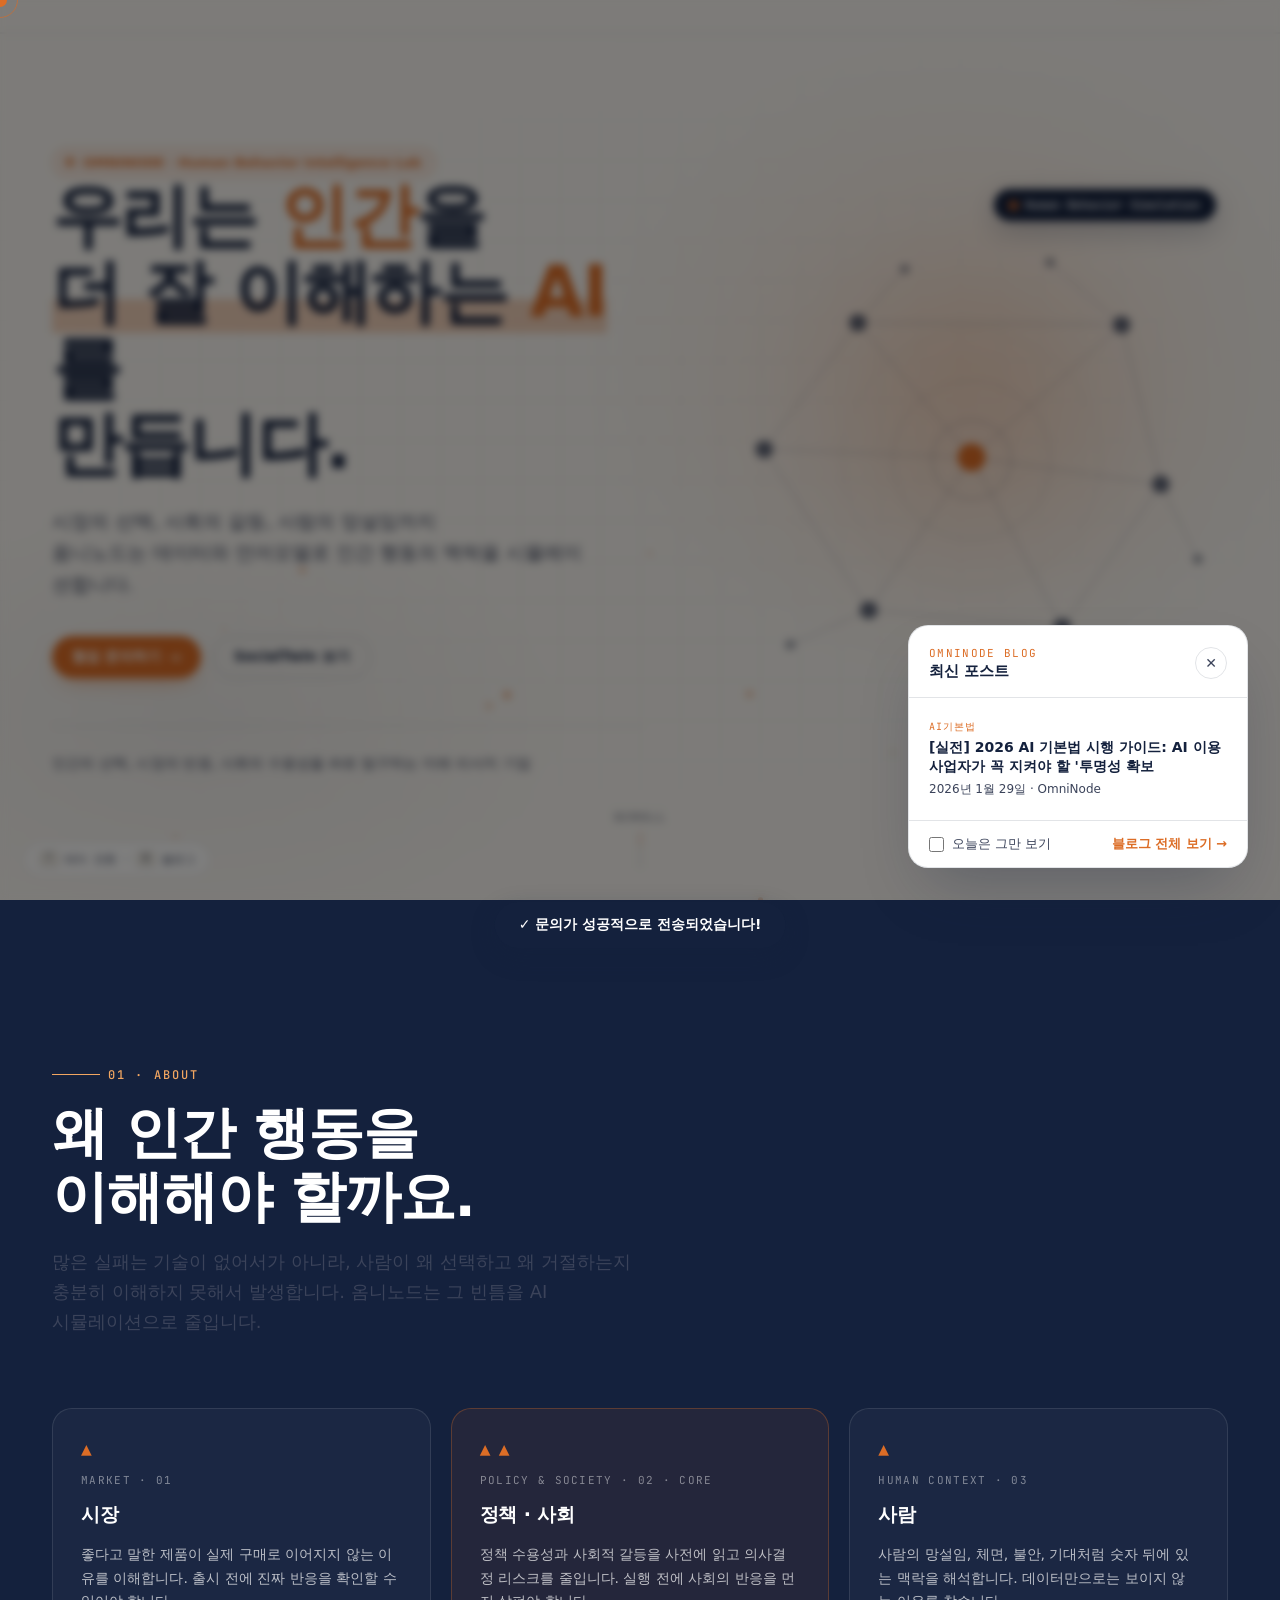
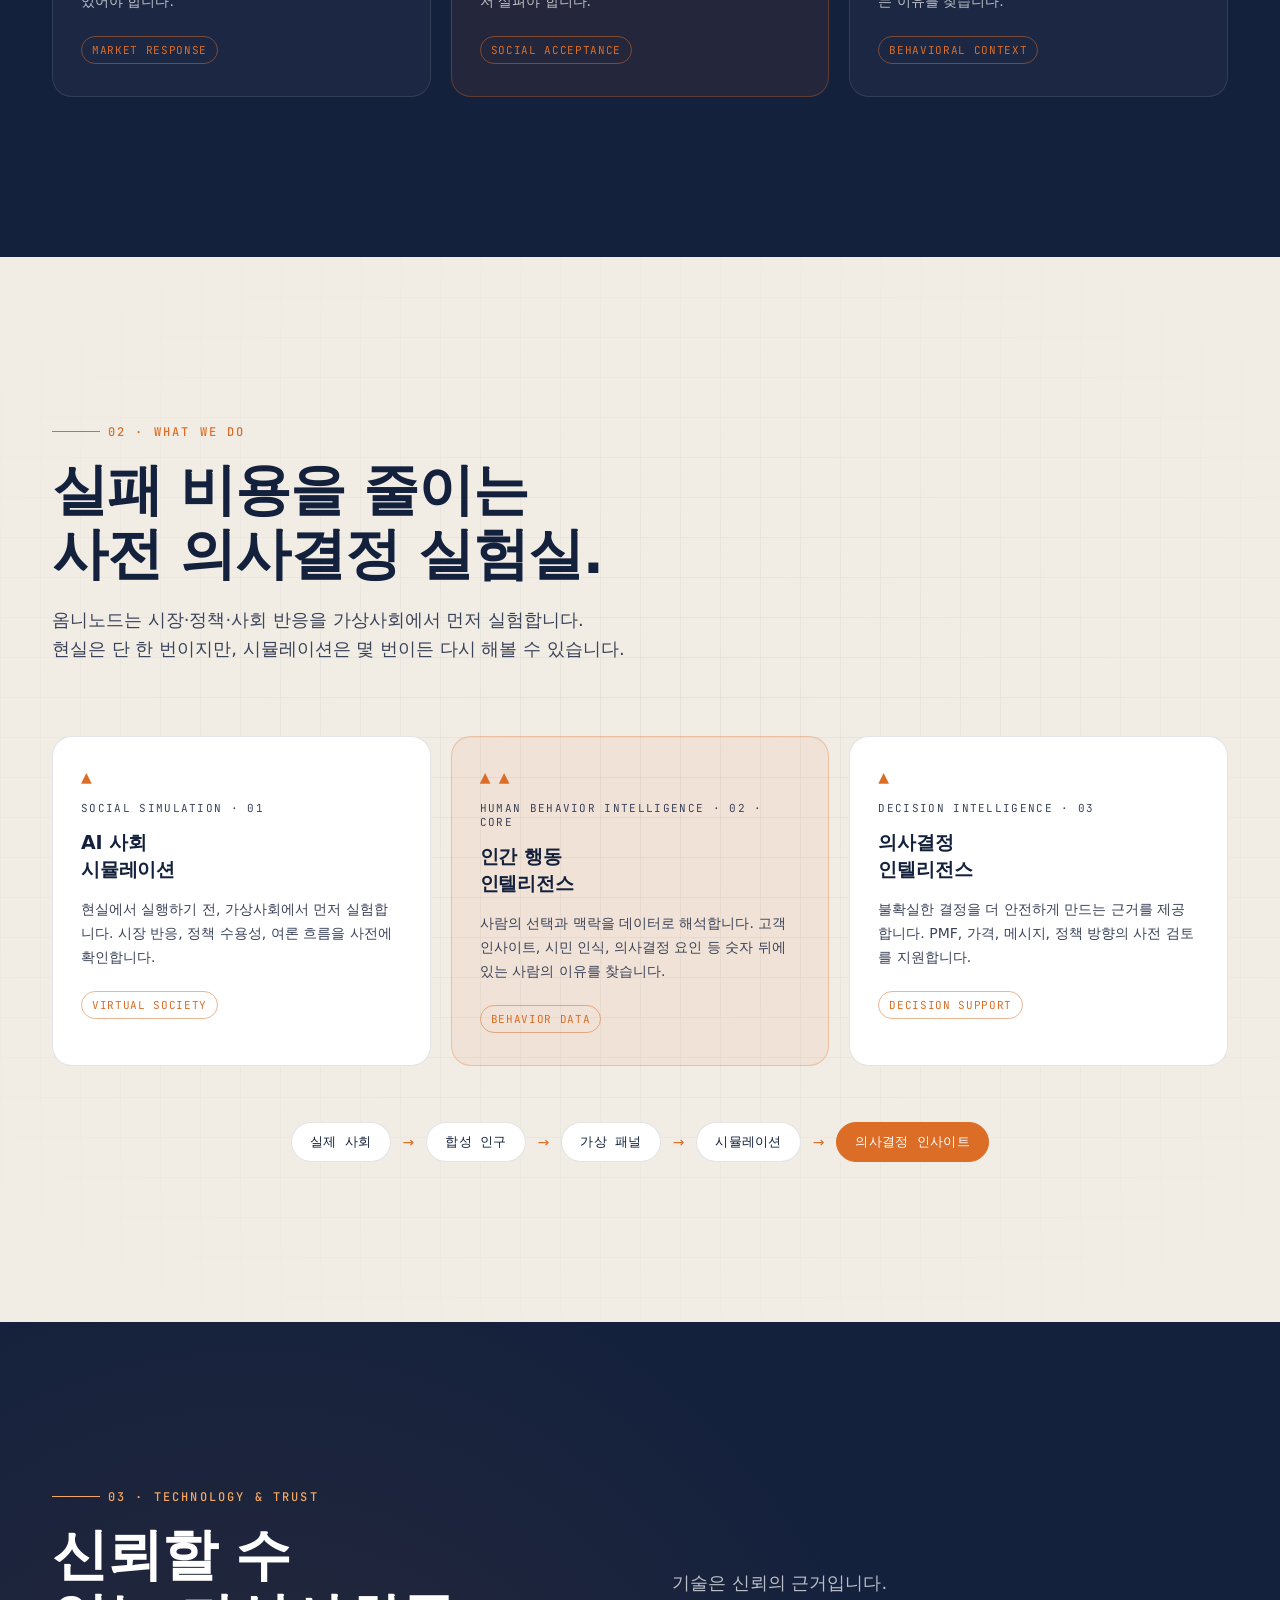
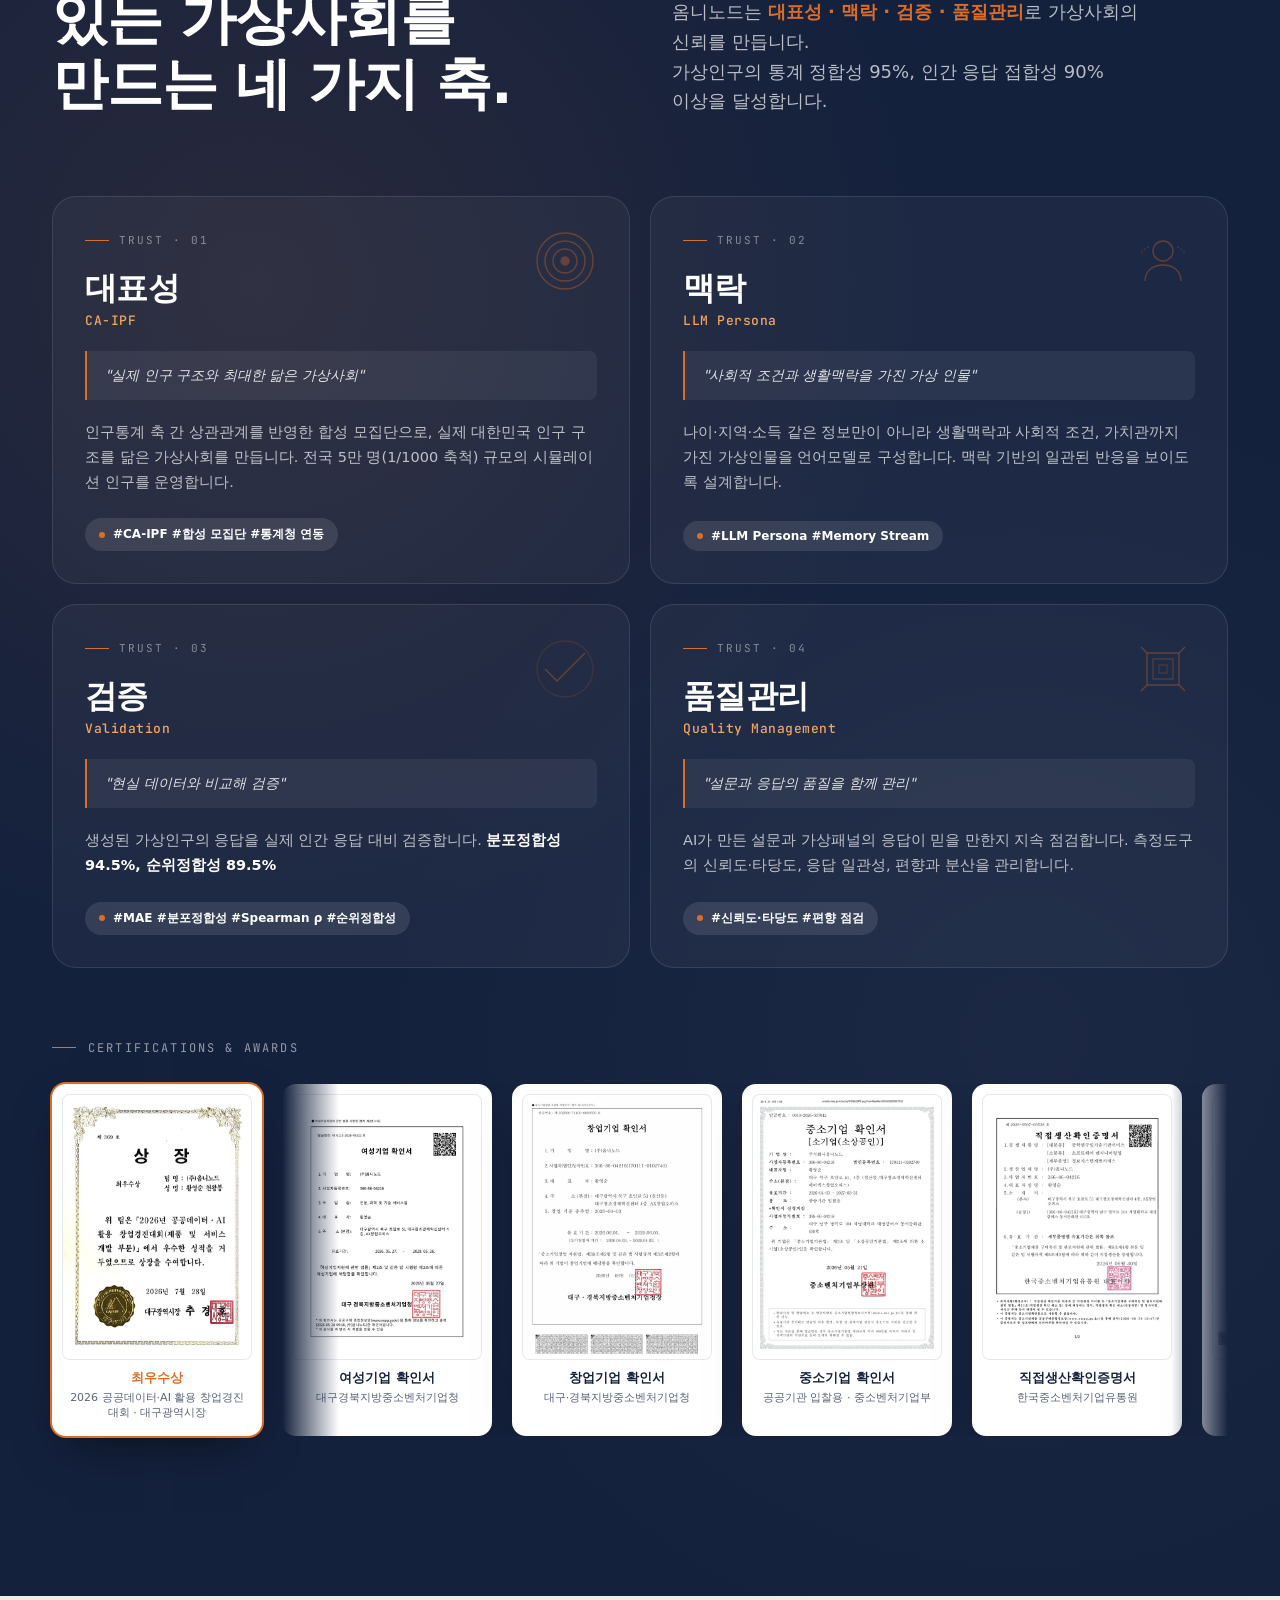
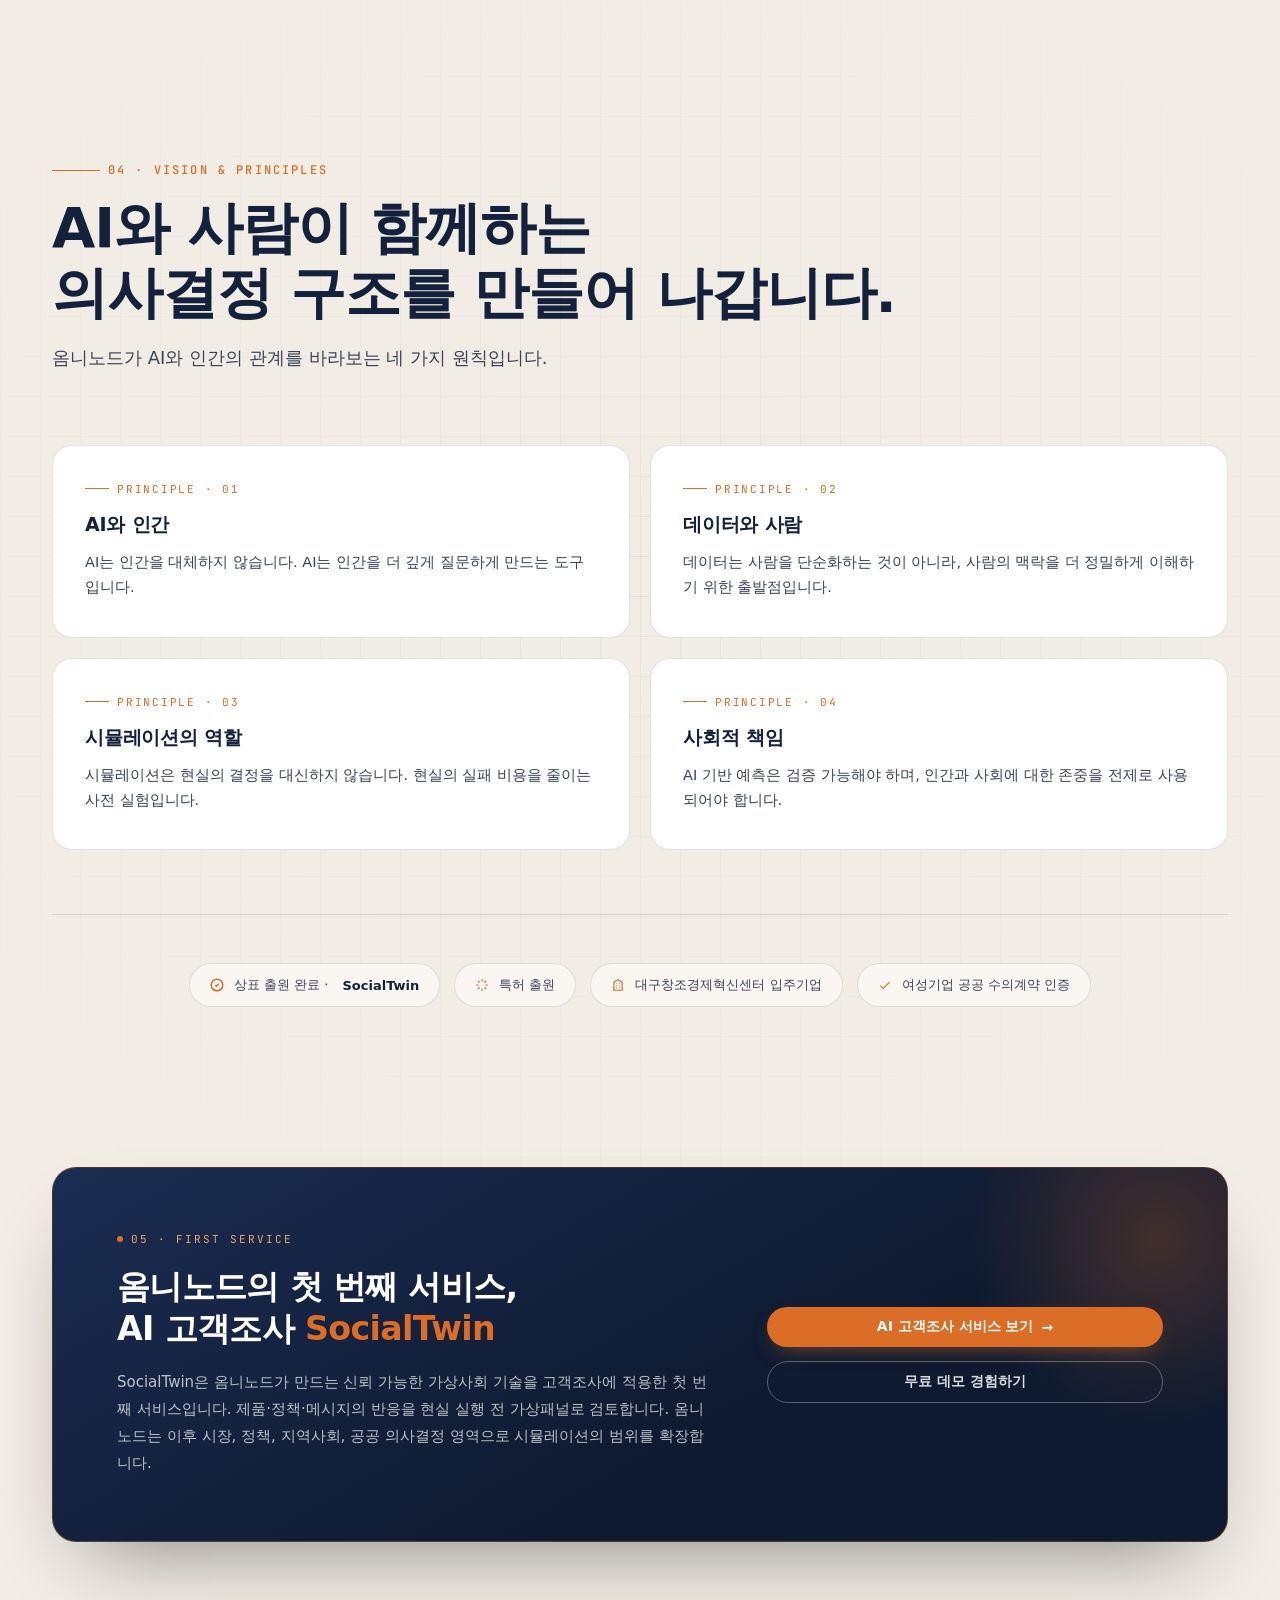
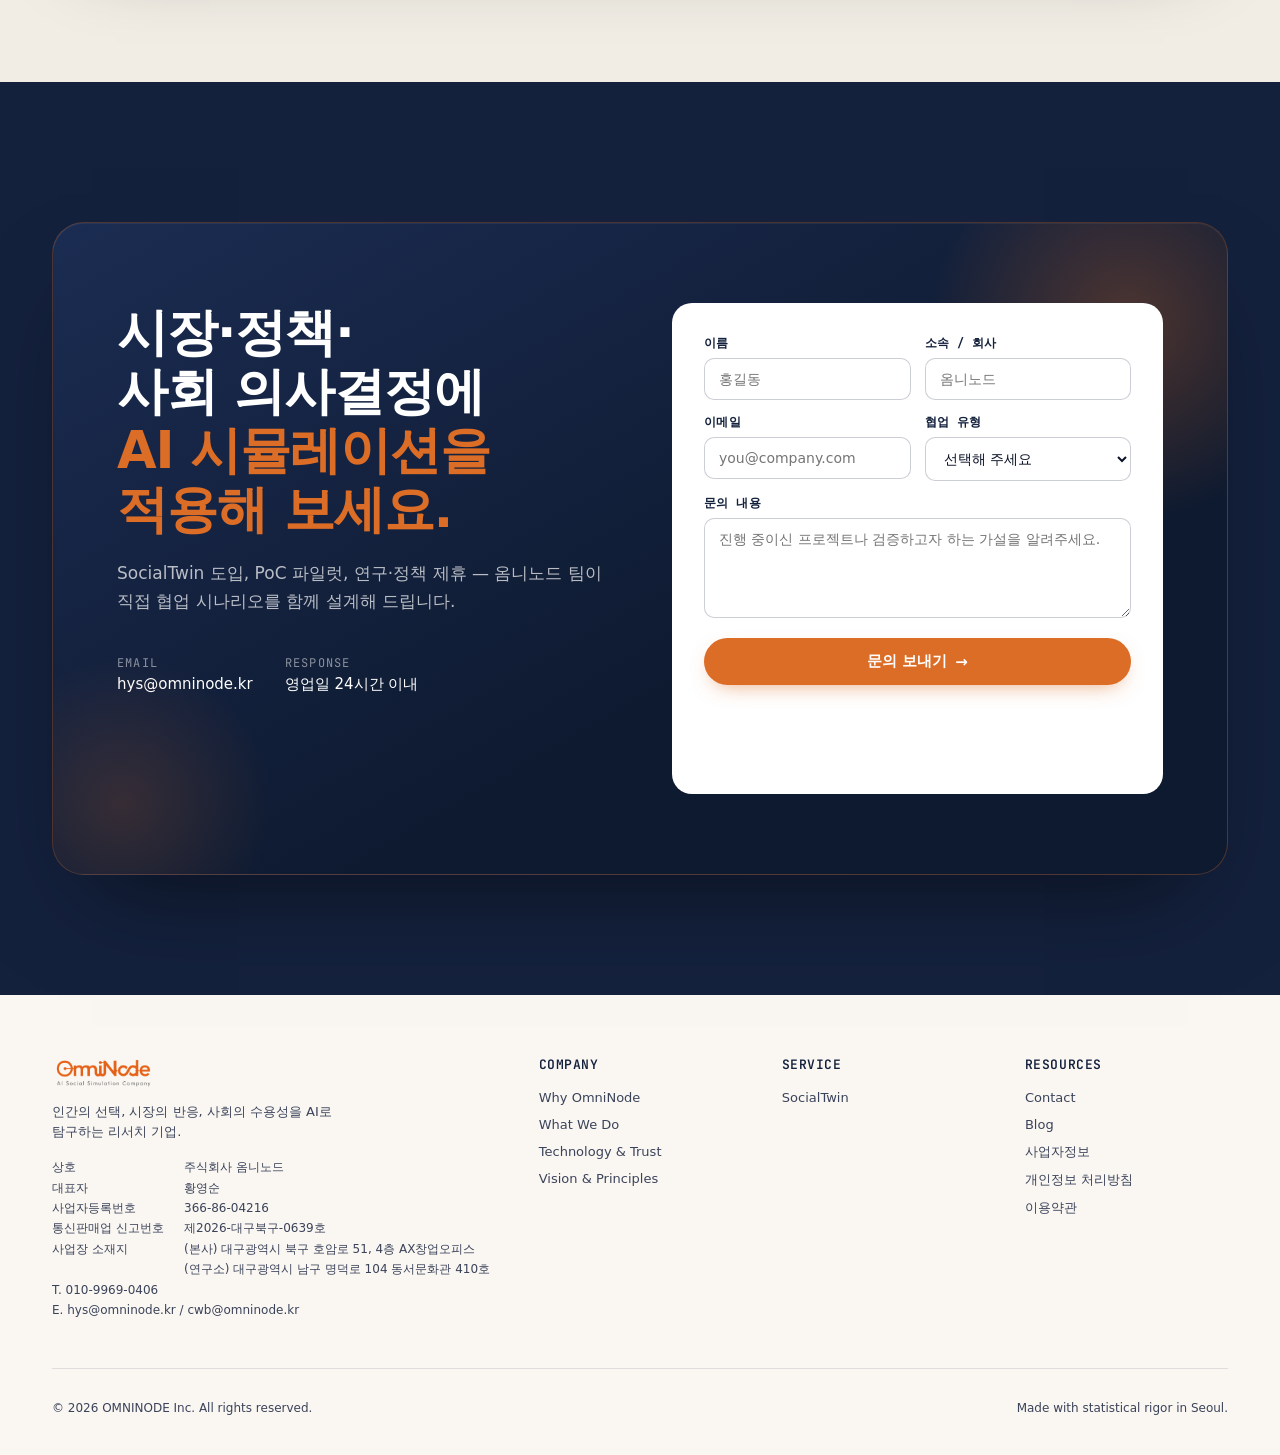
==== index.html @ 7f8d137c "feat: 인증서 섹션에 시뮬레이션 S/W 저작권 등록증 추가 - 한국저작권위원회 저작권 등록증(Socialtwin) 썸네일·원본 추가 - 마퀴 두 그룹 모두에 카드 반영 - 카드" ====
<!DOCTYPE html>
<html lang="ko" data-theme="light">
<head>
  <!-- Google tag (gtag.js) -->
<script async src="https://www.googletagmanager.com/gtag/js?id=G-WLV8LFBR35"></script>
<script>
  window.dataLayer = window.dataLayer || [];
  function gtag(){dataLayer.push(arguments);}
  gtag('js', new Date());

  gtag('config', 'G-WLV8LFBR35');
</script>
<meta charset="UTF-8" />
<meta name="viewport" content="width=device-width, initial-scale=1.0" />
<link rel="icon" type="image/png" href="이미지/omninode.png" />
<title>옴니노드 OmniNode | Human Behavior Intelligence Lab</title>
<meta name="description" content="인간의 선택, 시장의 반응, 사회의 수용성을 AI로 탐구하는 미래 리서치 기업 옴니노드. 데이터와 언어모델로 인간 행동의 맥락을 시뮬레이션합니다." />
<link rel="preconnect" href="https://cdn.jsdelivr.net" crossorigin />
<link rel="stylesheet" href="https://cdn.jsdelivr.net/gh/orioncactus/pretendard@v1.3.9/dist/web/static/pretendard.min.css" />
<link rel="preconnect" href="https://fonts.googleapis.com" />
<link rel="preconnect" href="https://fonts.gstatic.com" crossorigin />
<link href="https://fonts.googleapis.com/css2?family=JetBrains+Mono:wght@400;500;700&display=swap" rel="stylesheet" />
<link rel="stylesheet" href="style.css" />
</head>
<body>

<div class="cursor"></div>
<div class="cursor-ring"></div>
<div class="scroll-prog" id="scrollProg"></div>

<!-- NAV -->
<nav class="nav" id="nav">
  <div class="wrap nav-inner">
    <a class="brand" href="index.html">
      <img src="이미지/omninode.png" class="logo" alt="OMNINODE" />
    </a>
    <div class="nav-links" id="navLinks">
      <a href="#ss-why">ABOUT</a>
      <a href="#ss-what">WHAT WE DO</a>
      <a href="#ss-tech">TECHNOLOGY</a>
      <a href="#ss-vision">VISION</a>
      <a href="https://www.socialtwin.site/" target="_blank" rel="noopener">SERVICE</a>
      <a href="blog.html">BLOG</a>
      <a href="#ss-footer">CONTACT</a>
    </div>
    <div class="nav-cta">
      <button class="icon-btn" id="themeToggle" aria-label="Toggle theme">
        <svg id="themeIcon" width="16" height="16" viewBox="0 0 24 24" fill="none" stroke="currentColor" stroke-width="2" stroke-linecap="round" stroke-linejoin="round"><circle cx="12" cy="12" r="4"/><path d="M12 2v2M12 20v2M4.93 4.93l1.41 1.41M17.66 17.66l1.41 1.41M2 12h2M20 12h2M4.93 19.07l1.41-1.41M17.66 6.34l1.41-1.41"/></svg>
      </button>
      <button class="icon-btn mob-btn" id="hamburger" aria-label="메뉴">
        <svg width="16" height="16" viewBox="0 0 24 24" fill="none" stroke="currentColor" stroke-width="2"><line x1="3" y1="6" x2="21" y2="6"/><line x1="3" y1="12" x2="21" y2="12"/><line x1="3" y1="18" x2="21" y2="18"/></svg>
      </button>
      <a class="btn btn-primary" href="#ss-footer">문의하기 <span class="arrow">→</span></a>
    </div>
  </div>
</nav>

<!-- Mobile Drawer -->
<div class="mob-drawer" id="mobDrawer">
  <a href="#ss-why">ABOUT</a>
  <a href="#ss-what">WHAT WE DO</a>
  <a href="#ss-tech">TECHNOLOGY</a>
  <a href="#ss-vision">VISION</a>
  <a href="https://www.socialtwin.site/" target="_blank" rel="noopener">SERVICE</a>
  <a href="blog.html">BLOG</a>
  <a href="#ss-footer" class="mob-cta-link">문의하기 →</a>
</div>

<!-- Keyboard hint -->
<div class="kbd-hint" id="kbdHint">
  <kbd>T</kbd> 테마 전환 · <kbd>B</kbd> 블로그
</div>

<!-- ============== HERO ============== -->
<section class="hero hero-split" id="hero" data-screen-label="01 Hero">
  <div class="hero-bg">
    <div class="grid-bg"></div>
    <canvas class="node-canvas" id="nodeCanvas"></canvas>
    <div class="particles" id="particles"></div>
  </div>
  <div class="wrap">
    <div class="hero-inner">
      <!-- LEFT: Text -->
      <div class="hero-left">
        <div class="hero-tag reveal"><span class="dot"></span><span>OMNINODE · Human Behavior Intelligence Lab</span></div>
        <h1 class="hero-title reveal d1">
          우리는 <span class="accent">인간</span>을<br/>
          <span class="highlight-pen">더 잘 이해하는 <span class="accent">AI</span></span>를<br/>
          만듭니다.
        </h1>
        <p class="hero-sub reveal d2">
          시장의 선택, 사회의 갈등, 사람의 망설임까지 <br/>
          옴니노드는 데이터와 언어모델로 인간 행동의 맥락을 시뮬레이션합니다.
        </p>
        <div class="hero-ctas reveal d3">
          <a class="btn btn-primary" href="#ss-footer">협업 문의하기 <span class="arrow">→</span></a>
          <a class="btn btn-ghost" href="socialtwin-detail.html">SocialTwin 보기</a>
        </div>
        <p class="hero-def reveal d4">인간의 선택, 시장의 반응, 사회의 수용성을 AI로 탐구하는 미래 리서치 기업</p>
      </div>
      <!-- RIGHT: Visual -->
      <div class="hero-right reveal d2">
        <div class="hero-visual-wrap">
          <div class="hero-glow"></div>
          <div class="hero-nodes" aria-hidden="true">
            <svg viewBox="0 0 520 520" fill="none">
              <g class="ng">
              <g class="node-links" stroke="currentColor" stroke-width="1">
                <line x1="260" y1="260" x2="120" y2="120"/>
                <line x1="260" y1="260" x2="400" y2="110"/>
                <line x1="260" y1="260" x2="430" y2="280"/>
                <line x1="260" y1="260" x2="370" y2="420"/>
                <line x1="260" y1="260" x2="150" y2="410"/>
                <line x1="260" y1="260" x2="70" y2="270"/>
                <line x1="120" y1="120" x2="400" y2="110"/>
                <line x1="400" y1="110" x2="430" y2="280"/>
                <line x1="430" y1="280" x2="370" y2="420"/>
                <line x1="370" y1="420" x2="150" y2="410"/>
                <line x1="150" y1="410" x2="70" y2="270"/>
                <line x1="70" y1="270" x2="120" y2="120"/>
                <line x1="120" y1="120" x2="190" y2="60" opacity=".5"/>
                <line x1="400" y1="110" x2="330" y2="50" opacity=".5"/>
                <line x1="430" y1="280" x2="490" y2="350" opacity=".5"/>
                <line x1="150" y1="410" x2="80" y2="470" opacity=".5"/>
              </g>
              <g class="node-dots">
                <circle class="nd nd-core" cx="260" cy="260" r="14"/>
                <circle class="nd" cx="120" cy="120" r="9"/>
                <circle class="nd" cx="400" cy="110" r="9"/>
                <circle class="nd" cx="430" cy="280" r="9"/>
                <circle class="nd" cx="370" cy="420" r="9"/>
                <circle class="nd" cx="150" cy="410" r="9"/>
                <circle class="nd" cx="70" cy="270" r="9"/>
                <circle class="nd nd-sm" cx="190" cy="60" r="5"/>
                <circle class="nd nd-sm" cx="330" cy="50" r="5"/>
                <circle class="nd nd-sm" cx="490" cy="350" r="5"/>
                <circle class="nd nd-sm" cx="80" cy="470" r="5"/>
              </g>
              </g>
              <g class="node-rings" stroke="currentColor" fill="none">
                <circle cx="260" cy="260" r="40" opacity=".35"/>
                <circle cx="260" cy="260" r="80" opacity=".18"/>
                <circle cx="260" cy="260" r="130" opacity=".08"/>
              </g>
            </svg>
          </div>
          <div class="hero-float-badge">
            <span class="dot"></span>Human Behavior Simulation
          </div>
        </div>
      </div>
    </div>
  </div>
  <div class="scroll-hint">
    <span>SCROLL</span>
    <span class="line"></span>
  </div>
</section>

<!-- ============== WHY OMNINODE ============== -->
<section class="vision-section" id="ss-why">
  <div class="wrap">
    <div class="reveal"><span class="eyebrow">01 · ABOUT</span></div>
    <h2 class="h-section reveal d1">왜 인간 행동을<br/>이해해야 할까요.</h2>
    <p class="lead reveal d2">많은 실패는 기술이 없어서가 아니라, 사람이 왜 선택하고 왜 거절하는지<br/>충분히 이해하지 못해서 발생합니다. 옴니노드는 그 빈틈을 AI 시뮬레이션으로 줄입니다.</p>

    <div class="papers" style="margin-top:72px;">
      <article class="paper reveal d1" data-cursor>
        <div class="stars">▲</div>
        <div class="ref">MARKET · 01</div>
        <h4>시장</h4>
        <p class="desc">좋다고 말한 제품이 실제 구매로 이어지지 않는 이유를 이해합니다. 출시 전에 진짜 반응을 확인할 수 있어야 합니다.</p>
        <span class="tag">MARKET RESPONSE</span>
      </article>

      <article class="paper reveal d2" data-cursor style="background:rgba(220,109,38,.08);border-color:rgba(220,109,38,.3);">
        <div class="stars">▲ ▲</div>
        <div class="ref">POLICY &amp; SOCIETY · 02 · CORE</div>
        <h4>정책 · 사회</h4>
        <p class="desc">정책 수용성과 사회적 갈등을 사전에 읽고 의사결정 리스크를 줄입니다. 실행 전에 사회의 반응을 먼저 살펴야 합니다.</p>
        <span class="tag">SOCIAL ACCEPTANCE</span>
      </article>

      <article class="paper reveal d3" data-cursor>
        <div class="stars">▲</div>
        <div class="ref">HUMAN CONTEXT · 03</div>
        <h4>사람</h4>
        <p class="desc">사람의 망설임, 체면, 불안, 기대처럼 숫자 뒤에 있는 맥락을 해석합니다. 데이터만으로는 보이지 않는 이유를 찾습니다.</p>
        <span class="tag">BEHAVIORAL CONTEXT</span>
      </article>
    </div>
  </div>
</section>

<!-- ============== WHAT WE DO ============== -->
<section class="insight-section" id="ss-what">
  <div class="grid-bg"></div>
  <div class="wrap">
    <div class="reveal"><span class="eyebrow">02 · What We Do</span></div>
    <h2 class="h-section reveal d1">실패 비용을 줄이는<br/>사전 의사결정 실험실.</h2>
    <p class="lead reveal d2">옴니노드는 시장·정책·사회 반응을 가상사회에서 먼저 실험합니다.<br/>현실은 단 한 번이지만, 시뮬레이션은 몇 번이든 다시 해볼 수 있습니다.</p>

    <div class="papers" style="margin-top:72px;">
      <article class="paper reveal d1" data-cursor>
        <div class="stars">▲</div>
        <div class="ref">SOCIAL SIMULATION · 01</div>
        <h4>AI 사회<br/>시뮬레이션</h4>
        <p class="desc">현실에서 실행하기 전, 가상사회에서 먼저 실험합니다. 시장 반응, 정책 수용성, 여론 흐름을 사전에 확인합니다.</p>
        <span class="tag">VIRTUAL SOCIETY</span>
      </article>

      <article class="paper reveal d2" data-cursor style="background:rgba(220,109,38,.08);border-color:rgba(220,109,38,.3);">
        <div class="stars">▲ ▲</div>
        <div class="ref">HUMAN BEHAVIOR INTELLIGENCE · 02 · CORE</div>
        <h4>인간 행동<br/>인텔리전스</h4>
        <p class="desc">사람의 선택과 맥락을 데이터로 해석합니다. 고객 인사이트, 시민 인식, 의사결정 요인 등 숫자 뒤에 있는 사람의 이유를 찾습니다.</p>
        <span class="tag">BEHAVIOR DATA</span>
      </article>

      <article class="paper reveal d3" data-cursor>
        <div class="stars">▲</div>
        <div class="ref">DECISION INTELLIGENCE · 03</div>
        <h4>의사결정<br/>인텔리전스</h4>
        <p class="desc">불확실한 결정을 더 안전하게 만드는 근거를 제공합니다. PMF, 가격, 메시지, 정책 방향의 사전 검토를 지원합니다.</p>
        <span class="tag">DECISION SUPPORT</span>
      </article>
    </div>

    <div class="layer-flow reveal d2" aria-label="가상사회 구축 흐름">
      <span class="lf-step">실제 사회</span><span class="lf-arrow">→</span>
      <span class="lf-step">합성 인구</span><span class="lf-arrow">→</span>
      <span class="lf-step">가상 패널</span><span class="lf-arrow">→</span>
      <span class="lf-step">시뮬레이션</span><span class="lf-arrow">→</span>
      <span class="lf-step lf-accent">의사결정 인사이트</span>
    </div>
  </div>
</section>

<!-- ============== TECHNOLOGY & TRUST ============== -->
<section class="tech" id="ss-tech">
  <div class="wrap">
    <div class="tech-head">
      <div>
        <div class="reveal eyebrow-w"><span class="eyebrow">03 · Technology &amp; Trust</span></div>
        <h2 class="h-section reveal d1">신뢰할 수 있는 가상사회를<br/>만드는 네 가지 축.</h2>
      </div>
      <p class="lead reveal d2">기술은 신뢰의 근거입니다. <br> 옴니노드는 <strong style="color:var(--orange);">대표성 · 맥락 · 검증 · 품질관리</strong>로 가상사회의 신뢰를 만듭니다. <br>가상인구의 통계 정합성 95%, 인간 응답 접합성 90%이상을 달성합니다.</p>
    </div>

    <div class="tech-grid tg-4">
      <div class="tech-card reveal d1" data-cursor>
        <svg class="tech-viz" viewBox="0 0 64 64" fill="none" stroke="currentColor" stroke-width="1.4" style="color:var(--orange);">
          <circle cx="32" cy="32" r="28"/>
          <circle cx="32" cy="32" r="20"/>
          <circle cx="32" cy="32" r="12"/>
          <circle cx="32" cy="32" r="4" fill="currentColor"/>
        </svg>
        <div class="num">TRUST · 01</div>
        <div class="ko">대표성</div>
        <div class="en">CA-IPF</div>
        <div class="quote">"실제 인구 구조와 최대한 닮은 가상사회"</div>
        <p class="body">인구통계 축 간 상관관계를 반영한 합성 모집단으로, 실제 대한민국 인구 구조를 닮은 가상사회를 만듭니다. 전국 5만 명(1/1000 축척) 규모의 시뮬레이션 인구를 운영합니다.</p>
        <div class="badge"><span class="dot"></span>#CA-IPF #합성 모집단 #통계청 연동</div>
      </div>

      <div class="tech-card reveal d2" data-cursor>
        <svg class="tech-viz" viewBox="0 0 64 64" fill="none" stroke="currentColor" stroke-width="1.4" style="color:var(--orange);">
          <circle cx="32" cy="22" r="10"/>
          <path d="M14 52c0-10 8-16 18-16s18 6 18 16"/>
          <path d="M46 18c4 1 7 4 8 8M18 18c-4 1-7 4-8 8" stroke-dasharray="2 2" opacity=".6"/>
        </svg>
        <div class="num">TRUST · 02</div>
        <div class="ko">맥락</div>
        <div class="en">LLM Persona</div>
        <div class="quote">"사회적 조건과 생활맥락을 가진 가상 인물"</div>
        <p class="body">나이·지역·소득 같은 정보만이 아니라 생활맥락과 사회적 조건, 가치관까지 가진 가상인물을 언어모델로 구성합니다. 맥락 기반의 일관된 반응을 보이도록 설계합니다.</p>
        <div class="badge"><span class="dot"></span>#LLM Persona #Memory Stream</div>
      </div>

      <div class="tech-card reveal d3" data-cursor>
        <svg class="tech-viz" viewBox="0 0 64 64" fill="none" stroke="currentColor" stroke-width="1.4" style="color:var(--orange);">
          <path d="M12 32l12 12 28-28"/>
          <circle cx="32" cy="32" r="28" opacity=".4"/>
        </svg>
        <div class="num">TRUST · 03</div>
        <div class="ko">검증</div>
        <div class="en">Validation</div>
        <div class="quote">"현실 데이터와 비교해 검증"</div>
        <p class="body">생성된 가상인구의 응답을 실제 인간 응답 대비 검증합니다. <strong style="color:#fff;">분포정합성 94.5%, 순위정합성 89.5%</strong></p>
        <div class="badge"><span class="dot"></span>#MAE #분포정합성 #Spearman ρ #순위정합성</div>
      </div>

      <div class="tech-card reveal d4" data-cursor>
        <svg class="tech-viz" viewBox="0 0 64 64" fill="none" stroke="currentColor" stroke-width="1.4" style="color:var(--orange);">
          <path d="M16 16h32v32H16z"/>
          <path d="M22 22h20v20H22z" opacity=".7"/>
          <path d="M28 28h8v8h-8z" opacity=".5"/>
          <path d="M16 16l-6-6M48 16l6-6M16 48l-6 6M48 48l6 6"/>
        </svg>
        <div class="num">TRUST · 04</div>
        <div class="ko">품질관리</div>
        <div class="en">Quality Management</div>
        <div class="quote">"설문과 응답의 품질을 함께 관리"</div>
        <p class="body">AI가 만든 설문과 가상패널의 응답이 믿을 만한지 지속 점검합니다. 측정도구의 신뢰도·타당도, 응답 일관성, 편향과 분산을 관리합니다.</p>
        <div class="badge"><span class="dot"></span>#신뢰도·타당도 #편향 점검</div>
      </div>
    </div>

    <!-- 인증 & 수상: 좌측 최우수상 상장 고정 + 나머지 인증서 무한 마퀴 -->
    <div class="cert-block reveal">
      <div class="cert-label">CERTIFICATIONS &amp; AWARDS</div>
      <div class="cert-strip">
        <figure class="cert-card cert-fixed" data-cursor>
          <div class="cert-imgw"><img src="이미지/certs/cert-award-thumb.jpg" data-full="이미지/certs/cert-award.jpg" alt="2026년 공공데이터·AI 활용 창업경진대회 최우수상 상장" loading="lazy" /></div>
          <figcaption>최우수상<span>2026 공공데이터·AI 활용 창업경진대회 · 대구광역시장</span></figcaption>
        </figure>
        <div class="cert-marquee">
          <div class="cert-track">
            <div class="cert-group">
              <figure class="cert-card">
                <div class="cert-imgw"><img src="이미지/certs/cert-women-thumb.jpg" data-full="이미지/certs/cert-women.jpg" alt="여성기업 확인서" loading="lazy" /></div>
                <figcaption>여성기업 확인서<span>대구경북지방중소벤처기업청</span></figcaption>
              </figure>
              <figure class="cert-card">
                <div class="cert-imgw"><img src="이미지/certs/cert-startup-thumb.jpg" data-full="이미지/certs/cert-startup.jpg" alt="창업기업 확인서" loading="lazy" /></div>
                <figcaption>창업기업 확인서<span>대구·경북지방중소벤처기업청</span></figcaption>
              </figure>
              <figure class="cert-card">
                <div class="cert-imgw"><img src="이미지/certs/cert-sme-thumb.jpg" data-full="이미지/certs/cert-sme.jpg" alt="중소기업 확인서 (공공기관 입찰용)" loading="lazy" /></div>
                <figcaption>중소기업 확인서<span>공공기관 입찰용 · 중소벤처기업부</span></figcaption>
              </figure>
              <figure class="cert-card">
                <div class="cert-imgw"><img src="이미지/certs/cert-direct-thumb.jpg" data-full="이미지/certs/cert-direct.jpg" alt="직접생산확인증명서" loading="lazy" /></div>
                <figcaption>직접생산확인증명서<span>한국중소벤처기업유통원</span></figcaption>
              </figure>
              <figure class="cert-card">
                <div class="cert-imgw"><img src="이미지/certs/cert-sw-thumb.jpg" data-full="이미지/certs/cert-sw.jpg" alt="소프트웨어사업자 일반 현황 관리확인서" loading="lazy" /></div>
                <figcaption>소프트웨어사업자 확인서<span>한국인공지능소프트웨어산업협회</span></figcaption>
              </figure>
              <figure class="cert-card">
                <div class="cert-imgw"><img src="이미지/certs/cert-copyright-thumb.jpg" data-full="이미지/certs/cert-copyright.jpg" alt="시뮬레이션 S/W 저작권 등록증" loading="lazy" /></div>
                <figcaption>시뮬레이션 S/W 저작권 등록증<span>한국저작권위원회</span></figcaption>
              </figure>
              <figure class="cert-card">
                <div class="cert-imgw"><img src="이미지/certs/cert-mailorder-thumb.jpg" data-full="이미지/certs/cert-mailorder.jpg" alt="통신판매업 신고증" loading="lazy" /></div>
                <figcaption>통신판매업 신고증<span>대구광역시 북구청</span></figcaption>
              </figure>
              <figure class="cert-card">
                <div class="cert-imgw"><img src="이미지/certs/cert-escrow-thumb.jpg" data-full="이미지/certs/cert-escrow.jpg" alt="구매안전서비스 이용확인증" loading="lazy" /></div>
                <figcaption>구매안전서비스 이용확인증<span>KB국민은행 에스크로</span></figcaption>
              </figure>
            </div>
            <div class="cert-group" aria-hidden="true">
              <figure class="cert-card">
                <div class="cert-imgw"><img src="이미지/certs/cert-women-thumb.jpg" data-full="이미지/certs/cert-women.jpg" alt="" loading="lazy" /></div>
                <figcaption>여성기업 확인서<span>대구경북지방중소벤처기업청</span></figcaption>
              </figure>
              <figure class="cert-card">
                <div class="cert-imgw"><img src="이미지/certs/cert-startup-thumb.jpg" data-full="이미지/certs/cert-startup.jpg" alt="" loading="lazy" /></div>
                <figcaption>창업기업 확인서<span>대구·경북지방중소벤처기업청</span></figcaption>
              </figure>
              <figure class="cert-card">
                <div class="cert-imgw"><img src="이미지/certs/cert-sme-thumb.jpg" data-full="이미지/certs/cert-sme.jpg" alt="" loading="lazy" /></div>
                <figcaption>중소기업 확인서<span>공공기관 입찰용 · 중소벤처기업부</span></figcaption>
              </figure>
              <figure class="cert-card">
                <div class="cert-imgw"><img src="이미지/certs/cert-direct-thumb.jpg" data-full="이미지/certs/cert-direct.jpg" alt="" loading="lazy" /></div>
                <figcaption>직접생산확인증명서<span>한국중소벤처기업유통원</span></figcaption>
              </figure>
              <figure class="cert-card">
                <div class="cert-imgw"><img src="이미지/certs/cert-sw-thumb.jpg" data-full="이미지/certs/cert-sw.jpg" alt="" loading="lazy" /></div>
                <figcaption>소프트웨어사업자 확인서<span>한국인공지능소프트웨어산업협회</span></figcaption>
              </figure>
              <figure class="cert-card">
                <div class="cert-imgw"><img src="이미지/certs/cert-copyright-thumb.jpg" data-full="이미지/certs/cert-copyright.jpg" alt="" loading="lazy" /></div>
                <figcaption>시뮬레이션 S/W 저작권 등록증<span>한국저작권위원회</span></figcaption>
              </figure>
              <figure class="cert-card">
                <div class="cert-imgw"><img src="이미지/certs/cert-mailorder-thumb.jpg" data-full="이미지/certs/cert-mailorder.jpg" alt="" loading="lazy" /></div>
                <figcaption>통신판매업 신고증<span>대구광역시 북구청</span></figcaption>
              </figure>
              <figure class="cert-card">
                <div class="cert-imgw"><img src="이미지/certs/cert-escrow-thumb.jpg" data-full="이미지/certs/cert-escrow.jpg" alt="" loading="lazy" /></div>
                <figcaption>구매안전서비스 이용확인증<span>KB국민은행 에스크로</span></figcaption>
              </figure>
            </div>
          </div>
        </div>
      </div>
    </div>
  </div>
</section>

<!-- ============== VISION & PRINCIPLES ============== -->
<section class="insight-section" id="ss-vision">
  <div class="grid-bg"></div>
  <div class="wrap">
    <div class="reveal"><span class="eyebrow">04 · Vision &amp; Principles</span></div>
    <h2 class="h-section reveal d1">AI와 사람이 함께하는<br/>의사결정 구조를 만들어 나갑니다.</h2>
    <p class="lead reveal d2">옴니노드가 AI와 인간의 관계를 바라보는 네 가지 원칙입니다.</p>

    <div class="principles">
      <article class="principle reveal d1" data-cursor>
        <div class="p-num">PRINCIPLE · 01</div>
        <h4>AI와 인간</h4>
        <p>AI는 인간을 대체하지 않습니다. AI는 인간을 더 깊게 질문하게 만드는 도구입니다.</p>
      </article>
      <article class="principle reveal d2" data-cursor>
        <div class="p-num">PRINCIPLE · 02</div>
        <h4>데이터와 사람</h4>
        <p>데이터는 사람을 단순화하는 것이 아니라, 사람의 맥락을 더 정밀하게 이해하기 위한 출발점입니다.</p>
      </article>
      <article class="principle reveal d3" data-cursor>
        <div class="p-num">PRINCIPLE · 03</div>
        <h4>시뮬레이션의 역할</h4>
        <p>시뮬레이션은 현실의 결정을 대신하지 않습니다. 현실의 실패 비용을 줄이는 사전 실험입니다.</p>
      </article>
      <article class="principle reveal d4" data-cursor>
        <div class="p-num">PRINCIPLE · 04</div>
        <h4>사회적 책임</h4>
        <p>AI 기반 예측은 검증 가능해야 하며, 인간과 사회에 대한 존중을 전제로 사용되어야 합니다.</p>
      </article>
    </div>

    <div class="credentials reveal" style="margin-top:64px;">
      <div class="cred">
        <svg width="14" height="14" viewBox="0 0 24 24" fill="none" stroke="currentColor" stroke-width="2.5"><path d="M9 12l2 2 4-4"/><circle cx="12" cy="12" r="10"/></svg>
        상표 출원 완료 · <strong style="color:var(--navy);margin-left:4px;">SocialTwin</strong>
      </div>
      <div class="cred">
        <svg width="14" height="14" viewBox="0 0 24 24" fill="none" stroke="currentColor" stroke-width="2"><path d="M12 2v4M12 18v4M4.93 4.93l2.83 2.83M16.24 16.24l2.83 2.83M2 12h4M18 12h4M4.93 19.07l2.83-2.83M16.24 7.76l2.83-2.83"/></svg>
        특허 출원
      </div>
      <div class="cred">
        <svg width="14" height="14" viewBox="0 0 24 24" fill="none" stroke="currentColor" stroke-width="2"><path d="M3 21h18M5 21V7l7-4 7 4v14M9 9h1M9 13h1M9 17h1M14 9h1M14 13h1M14 17h1"/></svg>
        대구창조경제혁신센터 입주기업
      </div>
      <div class="cred">
        <svg width="14" height="14" viewBox="0 0 24 24" fill="none" stroke="currentColor" stroke-width="2"><path d="M20 7L9 18l-5-5"/></svg>
        여성기업 공공 수의계약 인증
      </div>
    </div>
  </div>
</section>

<!-- ============== SOCIALTWIN ============== -->
<section class="st-banner" id="ss-socialtwin">
  <div class="wrap">
    <div class="st-card reveal" data-cursor>
      <div class="st-card-body">
        <div class="st-label"><span class="dot"></span>05 · First Service</div>
        <h2>옴니노드의 첫 번째 서비스,<br/>AI 고객조사 <span class="accent">SocialTwin</span></h2>
        <p>SocialTwin은 옴니노드가 만드는 신뢰 가능한 가상사회 기술을 고객조사에 적용한 첫 번째 서비스입니다. 제품·정책·메시지의 반응을 현실 실행 전 가상패널로 검토합니다. 옴니노드는 이후 시장, 정책, 지역사회, 공공 의사결정 영역으로 시뮬레이션의 범위를 확장합니다.</p>
      </div>
      <div class="st-card-actions">
        <a class="btn btn-primary" href="socialtwin-detail.html">AI 고객조사 서비스 보기 <span class="arrow">→</span></a>
        <a class="btn btn-ghost st-ghost" href="https://www.socialtwin.site/" target="_blank" rel="noopener">무료 데모 경험하기</a>
      </div>
    </div>
  </div>
</section>

<!-- ============== CONTACT CTA ============== -->
<section class="idx-cta" id="ss-footer">
  <div class="wrap">
    <div class="cta-card reveal">
      <div class="cta-grid">
        <div>
          <h2>시장·정책·사회 의사결정에<br/><span class="accent">AI 시뮬레이션을 적용해 보세요.</span></h2>
          <p>SocialTwin 도입, PoC 파일럿, 연구·정책 제휴 — 옴니노드 팀이 직접 협업 시나리오를 함께 설계해 드립니다.</p>
          <div class="cta-meta">
            <div class="item"><span class="l">EMAIL</span><span class="v">hys@omninode.kr</span></div>
            <div class="item"><span class="l">RESPONSE</span><span class="v">영업일 24시간 이내</span></div>
          </div>
        </div>
        <form class="form" id="contactForm" action="https://formspree.io/f/xwvwokke" method="POST" style="position:relative;">
          <div class="form-row">
            <div class="field"><label for="f-name">이름</label><input id="f-name" type="text" name="name" placeholder="홍길동" required /></div>
            <div class="field"><label for="f-company">소속 / 회사</label><input id="f-company" type="text" name="company" placeholder="옴니노드" required /></div>
          </div>
          <div class="form-row">
            <div class="field"><label for="f-email">이메일</label><input id="f-email" type="email" name="email" placeholder="you@company.com" required /></div>
            <div class="field"><label for="f-type">협업 유형</label>
              <select id="f-type" name="collaboration_type" required>
                <option value="" disabled selected>선택해 주세요</option>
                <option value="SocialTwin 도입 문의">SocialTwin 도입 문의</option>
                <option value="PoC · 파일럿 프로젝트">PoC · 파일럿 프로젝트</option>
                <option value="연구 · 정책 제휴">연구 · 정책 제휴</option>
                <option value="기타">기타</option>
              </select>
            </div>
          </div>
          <div class="field"><label for="f-msg">문의 내용</label>
            <textarea id="f-msg" name="message" placeholder="진행 중이신 프로젝트나 검증하고자 하는 가설을 알려주세요." rows="4"></textarea>
          </div>
          <button class="btn btn-primary" type="submit" id="contactSubmit" style="width:100%;justify-content:center;padding:14px;font-size:15px;" data-cursor>
            문의 보내기 <span class="arrow">→</span>
          </button>
          <p class="form-note">제출 시 개인정보 처리방침에 동의한 것으로 간주됩니다.</p>
          <div class="form-success" id="formSuccess">
            <div style="text-align:center;">
              <div class="check">✓</div>
              <div style="margin-top:18px;font-weight:700;font-size:18px;color:var(--navy);">문의가 접수되었습니다</div>
              <div style="margin-top:8px;font-size:14px;color:var(--ink-soft);">영업일 24시간 이내 답변드릴게요.</div>
            </div>
          </div>
        </form>
      </div>
    </div>
  </div>

  <footer class="footer">
    <div class="wrap">
      <div class="footer-inner">
        <div>
          <a class="brand" href="index.html">
            <img src="이미지/omninode.png" class="logo" alt="OMNINODE" />
          </a>
          <p class="desc">인간의 선택, 시장의 반응, 사회의 수용성을 AI로 탐구하는 리서치 기업.</p>
          <p class="biz-info">
            <span class="biz-k">상호</span><span class="biz-v">주식회사 옴니노드</span><br/><span class="biz-k">대표자</span><span class="biz-v">황영순</span><br/>
            <span class="biz-k">사업자등록번호</span><span class="biz-v">366-86-04216</span><br/>
            <span class="biz-k">통신판매업 신고번호</span><span class="biz-v">제2026-대구북구-0639호</span><br/>
            <span class="biz-k">사업장 소재지</span><span class="biz-v">(본사) 대구광역시 북구 호암로 51, 4층 AX창업오피스<br/>(연구소) 대구광역시 남구 명덕로 104 동서문화관 410호</span><br/>
            T. 010-9969-0406<br/>
            E. hys@omninode.kr / cwb@omninode.kr
          </p>
        </div>
        <div>
          <h5>COMPANY</h5>
          <ul>
            <li><a href="#ss-why">Why OmniNode</a></li>
            <li><a href="#ss-what">What We Do</a></li>
            <li><a href="#ss-tech">Technology &amp; Trust</a></li>
            <li><a href="#ss-vision">Vision &amp; Principles</a></li>
          </ul>
        </div>
        <div>
          <h5>SERVICE</h5>
          <ul>
            <li><a href="https://www.socialtwin.site/" target="_blank" rel="noopener">SocialTwin</a></li>
          </ul>
        </div>
        <div>
          <h5>RESOURCES</h5>
          <ul>
            <li><a href="#ss-footer">Contact</a></li>
            <li><a href="blog.html">Blog</a></li>
            <li><a href="business-info.html">사업자정보</a></li>
            <li><a href="privacy.html">개인정보 처리방침</a></li>
            <li><a href="terms.html">이용약관</a></li>
          </ul>
        </div>
      </div>
      <div class="footer-bottom">
        <div>© 2026 OMNINODE Inc. All rights reserved.</div>
        <div>Made with statistical rigor in Seoul.</div>
      </div>
    </div>
  </footer>
</section>

<!-- Blog popup -->
<div class="blog-popup-overlay" id="blogPopupOverlay"></div>
<div class="blog-popup" id="blogPopup">
  <div class="blog-popup-header">
    <div>
      <div class="blog-popup-label">OmniNode Blog</div>
      <div class="blog-popup-title">최신 포스트</div>
    </div>
    <button class="blog-popup-close" id="blogPopupClose" aria-label="닫기">✕</button>
  </div>
  <div class="blog-popup-list" id="blogPopupList"></div>
  <div class="blog-popup-footer">
    <label class="blog-popup-dontshow" for="blogPopupHideToday" style="display:flex;align-items:center;gap:8px;font-size:13px;color:var(--ink-soft);cursor:pointer;user-select:none;">
      <input type="checkbox" id="blogPopupHideToday" style="accent-color:var(--orange);width:15px;height:15px;cursor:pointer;" />
      오늘은 그만 보기
    </label>
    <a href="blog.html" class="blog-popup-cta">블로그 전체 보기 →</a>
  </div>
</div>

<div class="toast-msg" id="contactToast">✓ 문의가 성공적으로 전송되었습니다!</div>

<!-- 인증서 라이트박스: 카드 클릭 시 고해상도 원본 확대 -->
<div class="cert-lightbox" id="certLightbox" hidden>
  <button type="button" class="cert-lb-close" id="certLbClose" aria-label="닫기">
    <svg width="20" height="20" viewBox="0 0 24 24" fill="none" stroke="currentColor" stroke-width="2" stroke-linecap="round"><line x1="18" y1="6" x2="6" y2="18"/><line x1="6" y1="6" x2="18" y2="18"/></svg>
  </button>
  <figure class="cert-lb-figure">
    <img id="certLbImg" src="" alt="" />
    <figcaption id="certLbCap"></figcaption>
  </figure>
</div>

<script src="https://cdn.jsdelivr.net/npm/@supabase/supabase-js@2"></script>
<script src="supabase-config.js"></script>
<script src="blog-posts.js"></script>
<script src="main.js"></script>
<script>
// ── Mobile menu ──────────────────────────────
(function(){
  const btn = document.getElementById('hamburger');
  const drawer = document.getElementById('mobDrawer');
  if(!btn||!drawer) return;
  btn.addEventListener('click', ()=> drawer.classList.toggle('open'));
  drawer.querySelectorAll('a').forEach(a => a.addEventListener('click', ()=> drawer.classList.remove('open')));
  document.addEventListener('click', e=>{
    if(!drawer.contains(e.target) && !btn.contains(e.target)) drawer.classList.remove('open');
  });
})();

// ── Vision card mouse glow ───────────────────
document.querySelectorAll('.vision-card').forEach(card=>{
  card.addEventListener('mousemove', e=>{
    const r = card.getBoundingClientRect();
    card.style.setProperty('--mx', ((e.clientX-r.left)/r.width)*100+'%');
    card.style.setProperty('--my', ((e.clientY-r.top)/r.height)*100+'%');
  });
});

// ── Contact form (formspree) ─────────────────
(function(){
  const form = document.getElementById('contactForm');
  const toast = document.getElementById('contactToast');
  const success = document.getElementById('formSuccess');
  const submitBtn = document.getElementById('contactSubmit');
  if(!form) return;
  form.addEventListener('submit', async e=>{
    e.preventDefault();
    const prev = submitBtn.textContent;
    submitBtn.textContent = '전송 중...'; submitBtn.disabled = true;
    try{
      const res = await fetch(form.action, {method:'POST', body:new FormData(form), headers:{Accept:'application/json'}});
      if(res.ok){
        success.classList.add('show');
        setTimeout(()=>{ success.classList.remove('show'); form.reset(); }, 3500);
      } else {
        toast.textContent = '⚠ 전송에 실패했습니다. 잠시 후 다시 시도해 주세요.';
        toast.classList.add('show');
        setTimeout(()=>toast.classList.remove('show'),3500);
      }
    } catch {
      toast.textContent = '⚠ 네트워크 오류로 전송하지 못했습니다.';
      toast.classList.add('show');
      setTimeout(()=>toast.classList.remove('show'),3500);
    } finally { submitBtn.textContent = prev; submitBtn.disabled = false; }
  });

  // live validate
  form.querySelectorAll('input, select').forEach(inp=>{
    const check = ()=>{
      const f = inp.closest('.field'); if(!f) return;
      let ok = false;
      if(inp.type==='email') ok = /^[^\s@]+@[^\s@]+\.[^\s@]+$/.test(inp.value);
      else ok = inp.value.trim().length >= 2;
      f.classList.toggle('valid', ok);
    };
    inp.addEventListener('input', check);
  });
})();

// ── Blog popup ────────────────────────────────
(async function(){
  const overlay = document.getElementById('blogPopupOverlay');
  const popup = document.getElementById('blogPopup');
  const list = document.getElementById('blogPopupList');
  const hideTodayCheckbox = document.getElementById('blogPopupHideToday');

  const SESSION_KEY = 'omninode_blog_popup_closed';
  const HIDE_TODAY_KEY = 'omninode_blog_popup_hide_until';

  function todayStr(){
    const d = new Date();
    return `${d.getFullYear()}-${String(d.getMonth()+1).padStart(2,'0')}-${String(d.getDate()).padStart(2,'0')}`;
  }
  function shouldSkipPopup(){
    try {
      const hideUntil = localStorage.getItem(HIDE_TODAY_KEY);
      if(hideUntil && hideUntil === todayStr()) return true;
    } catch(e){}
    try {
      if(sessionStorage.getItem(SESSION_KEY)==='1') return true;
    } catch(e){}
    return false;
  }

  function formatDate(d){ return d ? new Date(d).toLocaleDateString('ko-KR',{year:'numeric',month:'long',day:'numeric'}) : ''; }
  async function getPosts(){
    let raw = [];
    try {
      if(typeof window.fetchBlogPosts === 'function'){
        const r = await window.fetchBlogPosts();
        if(r && r.length) raw = r;
      }
    } catch(e){}
    if(!raw.length) raw = (window.BLOG_POSTS || []);
    const visible = (typeof window.filterPublicPosts === 'function')
      ? window.filterPublicPosts(raw)
      : raw.filter(p => p && p.published !== false);
    return visible.slice(0,3);
  }
  function buildList(posts){
    if(!posts.length) return;
    list.innerHTML = posts.map(p=>{
      const tag=(p.tags||[])[0]||'';
      return `<a class="blog-popup-item" href="blog-post.html?id=${encodeURIComponent(p.id)}">
        ${tag?`<span class="blog-popup-item-tag">${tag.toUpperCase()}</span>`:''}
        <div class="blog-popup-item-title">${p.title}</div>
        <div class="blog-popup-item-meta">${formatDate(p.date)}${p.author?' · '+p.author:''}</div>
      </a>`;
    }).join('');
  }
  function openPopup(){ overlay.classList.add('active'); popup.classList.add('active'); }
  function closePopup(){
    overlay.classList.remove('active');
    popup.classList.remove('active');
    try {
      if(hideTodayCheckbox && hideTodayCheckbox.checked){
        localStorage.setItem(HIDE_TODAY_KEY, todayStr());
      }
      sessionStorage.setItem(SESSION_KEY,'1');
    } catch(e){}
  }

  document.getElementById('blogPopupClose').addEventListener('click', closePopup);
  overlay.addEventListener('click', closePopup);
  // 체크박스 라벨 클릭이 오버레이로 버블링되어 즉시 닫히지 않도록
  document.querySelector('.blog-popup-dontshow')?.addEventListener('click', e=>e.stopPropagation());

  if(shouldSkipPopup()) return;

  await new Promise(r=>setTimeout(r,2000));
  // 비동기 대기 중 다른 탭/페이지에서 "오늘은 그만 보기"가 켜졌을 수 있으므로 재확인
  if(shouldSkipPopup()) return;

  const posts = await getPosts();
  buildList(posts);
  if(posts.length) openPopup();
})();
</script>
<script>
// ── 인증서 라이트박스 ──────────────────────────
(function(){
  const lb = document.getElementById('certLightbox');
  const lbImg = document.getElementById('certLbImg');
  const lbCap = document.getElementById('certLbCap');
  const closeBtn = document.getElementById('certLbClose');
  if(!lb) return;

  function open(card){
    const img = card.querySelector('img');
    const cap = card.querySelector('figcaption');
    lbImg.src = img.dataset.full || img.src;
    lbImg.alt = img.alt || '';
    lbCap.innerHTML = cap ? cap.innerHTML : '';
    lb.hidden = false;
    document.body.style.overflow = 'hidden';
  }
  function close(){
    lb.hidden = true;
    lbImg.src = '';
    document.body.style.overflow = '';
  }
  document.querySelectorAll('.cert-card').forEach(card=>{
    card.addEventListener('click', ()=>open(card));
  });
  lb.addEventListener('click', e=>{ if(e.target === lb || e.target === lbImg) close(); });
  closeBtn.addEventListener('click', close);
  document.addEventListener('keydown', e=>{ if(e.key === 'Escape' && !lb.hidden) close(); });
})();
</script>
</body>
</html>
---- style.css ----
:root{
    --navy:#14213D;
    --navy-2:#0E1A30;
    --navy-3:#1B2C52;
    --orange:#DC6D26;
    --orange-2:#E07E3A;
    --orange-soft:#F2A661;
    --paper:#FAF7F2;
    --paper-2:#F1EDE5;
    --ink:#0B1226;
    --ink-soft:#3B435A;
    --line:rgba(20,33,61,.12);
    --line-strong:rgba(20,33,61,.22);
    --card:#ffffff;
  }
  [data-theme="dark"]{
    --paper:#0A1226;
    --paper-2:#0E1A30;
    --ink:#F4F1EC;
    --ink-soft:#A6B0CA;
    --line:rgba(255,255,255,.08);
    --line-strong:rgba(255,255,255,.18);
    --card:#0E1A30;
    --navy:#FAF7F2;
    --navy-2:#172548;
    --navy-3:#243561;
  }
  *{box-sizing:border-box;margin:0;padding:0;}
  html{scroll-behavior:auto;}
  html,body{background:var(--paper);color:var(--ink);font-family:'Pretendard Variable',Pretendard,-apple-system,BlinkMacSystemFont,system-ui,sans-serif;-webkit-font-smoothing:antialiased;text-rendering:optimizeLegibility;transition:background .4s ease,color .4s ease;}
  body{overflow-x:hidden;}
  .mono{font-family:'JetBrains Mono',ui-monospace,SFMono-Regular,Menlo,monospace;letter-spacing:.02em;}
  a{color:inherit;text-decoration:none;}
  button{font-family:inherit;cursor:pointer;border:none;background:none;color:inherit;}
  img,svg{display:block;max-width:100%;}
  ::selection{background:var(--orange);color:#fff;}

  /* ---------- Custom cursor ---------- */
  @media (hover:hover) and (pointer:fine){
    body{cursor:none;}
    .cursor{
      position:fixed;top:0;left:0;width:14px;height:14px;border-radius:50%;
      background:var(--orange);pointer-events:none;z-index:9999;
      transform:translate(-50%,-50%);transition:width .2s,height .2s,background .2s,opacity .2s;
      mix-blend-mode:normal;
    }
    .cursor-ring{
      position:fixed;top:0;left:0;width:36px;height:36px;border-radius:50%;
      border:1.5px solid var(--orange);pointer-events:none;z-index:9999;
      transform:translate(-50%,-50%);transition:width .25s,height .25s,border-color .25s,opacity .25s;
      opacity:.6;
    }
    body.cursor-hover .cursor{width:8px;height:8px;}
    body.cursor-hover .cursor-ring{width:60px;height:60px;border-color:var(--orange);opacity:1;}
    body.cursor-text .cursor{width:3px;height:24px;border-radius:2px;}
    body.cursor-text .cursor-ring{opacity:0;}
    /* Admin 페이지: 커스텀 커서 엘리먼트가 없으므로 시스템 커서 유지 */
    body.admin-page{cursor:auto;}
    body.admin-page a,
    body.admin-page button,
    body.admin-page [role="button"],
    body.admin-page .a-btn,
    body.admin-page .btn,
    body.admin-page label,
    body.admin-page input[type="checkbox"],
    body.admin-page input[type="radio"],
    body.admin-page input[type="file"]{cursor:pointer;}
    body.admin-page input[type="text"],
    body.admin-page input[type="email"],
    body.admin-page input[type="password"],
    body.admin-page input[type="url"],
    body.admin-page input[type="date"],
    body.admin-page input[type="search"],
    body.admin-page textarea{cursor:text;}
  }

  /* ---------- Scroll progress ---------- */
  .scroll-prog{
    position:fixed;top:0;left:0;height:3px;width:0;
    background:linear-gradient(90deg,var(--orange),var(--orange-soft));
    z-index:60;transition:width .1s linear;
  }

  /* ---------- Layout ---------- */
  .wrap{max-width:1240px;margin:0 auto;padding:0 32px;position:relative;}
  section{position:relative;}

  /* ---------- Nav ---------- */
  .nav{
    position:fixed;top:0;left:0;right:0;z-index:50;
    backdrop-filter:saturate(160%) blur(14px);
    -webkit-backdrop-filter:saturate(160%) blur(14px);
    background:color-mix(in oklab, var(--paper) 78%, transparent);
    border-bottom:1px solid transparent;
    transition:background .3s ease,border-color .3s ease,transform .35s ease;
  }
  .nav.scrolled{background:color-mix(in oklab, var(--paper) 92%, transparent);border-bottom-color:var(--line);}
  .nav.hidden{transform:translateY(-100%);}
  .nav-inner{display:flex;align-items:center;justify-content:space-between;height:72px;}
  .brand{display:flex;align-items:center;gap:10px;font-weight:700;letter-spacing:-.01em;}
  .brand .logo{height:32px;width:auto;}
  .brand-name{font-size:18px;color:var(--navy);}
  .nav-links{display:flex;gap:8px;}
  .nav-links a{font-size:14px;color:var(--ink-soft);font-weight:500;padding:8px 14px;border-radius:999px;transition:color .2s,background .2s;position:relative;}
  .nav-links a:hover{color:var(--navy);background:color-mix(in oklab,var(--paper) 50%,var(--line));}
  .nav-links a.active{color:var(--orange);}
  .nav-links a.active::before{content:"";position:absolute;left:14px;right:14px;bottom:3px;height:2px;background:var(--orange);border-radius:2px;}
  /* 야간모드: 상단 메뉴 글자가 흐려 보이지 않도록 또렷하게 */
  [data-theme="dark"] .nav-links a{color:var(--ink);}
  [data-theme="dark"] .nav-links a:hover{color:#fff;background:rgba(255,255,255,.08);}
  [data-theme="dark"] .nav-links a.active{color:var(--orange);}
  [data-theme="dark"] .mob-drawer a{color:var(--ink);}
  [data-theme="dark"] .icon-btn{color:var(--ink);}
  .nav-cta{display:flex;align-items:center;gap:10px;}
  .icon-btn{
    width:38px;height:38px;border-radius:999px;display:grid;place-items:center;
    border:1px solid var(--line-strong);color:var(--navy);transition:all .2s;background:transparent;
  }
  .icon-btn:hover{background:var(--navy);color:var(--paper);}

  .btn{
    display:inline-flex;align-items:center;gap:8px;
    padding:11px 20px;border-radius:999px;font-weight:600;font-size:14px;
    transition:transform .25s ease,box-shadow .25s ease,background .25s ease;
    white-space:nowrap;position:relative;overflow:hidden;
  }
  .btn-primary{background:var(--orange);color:#fff;box-shadow:0 8px 22px -10px rgba(220,109,38,.7);}
  .btn-primary:hover{transform:translateY(-1px);box-shadow:0 14px 30px -12px rgba(220,109,38,.8);}
  .btn-primary::before{
    content:"";position:absolute;inset:0;background:linear-gradient(120deg,transparent 30%,rgba(255,255,255,.3),transparent 70%);
    transform:translateX(-100%);transition:transform .6s;
  }
  .btn-primary:hover::before{transform:translateX(100%);}
  .btn-ghost{color:var(--navy);border:1px solid var(--line-strong);}
  .btn-ghost:hover{background:color-mix(in oklab,var(--paper) 70%,var(--line));}
  .btn .arrow{transition:transform .2s;}
  .btn:hover .arrow{transform:translateX(3px);}

  /* progress dots */
  .progress{position:fixed;right:24px;top:50%;transform:translateY(-50%);z-index:40;display:flex;flex-direction:column;gap:14px;}
  .progress button{width:8px;height:8px;border-radius:50%;background:var(--line-strong);transition:all .25s;position:relative;}
  .progress button.active{background:var(--orange);transform:scale(1.6);}
  .progress button:hover{background:var(--navy);}
  .progress button .lab{
    position:absolute;right:18px;top:50%;transform:translateY(-50%) translateX(-6px);
    font-family:'JetBrains Mono',monospace;font-size:11px;color:var(--ink-soft);
    opacity:0;pointer-events:none;transition:all .2s;white-space:nowrap;
    background:var(--card);padding:4px 10px;border-radius:999px;border:1px solid var(--line);
  }
  .progress button:hover .lab{opacity:1;transform:translateY(-50%) translateX(0);}

  /* ---------- Section heading ---------- */
  .eyebrow{
    display:inline-flex;align-items:center;gap:8px;
    font-family:'JetBrains Mono',monospace;font-size:12px;letter-spacing:.18em;
    color:var(--orange);text-transform:uppercase;font-weight:500;
  }
  .eyebrow::before{content:"";width:24px;height:1px;background:var(--orange);transition:width .8s cubic-bezier(.2,.7,.2,1);}
  .eyebrow.in::before{width:48px;}
  .h-section{
    font-size:clamp(36px,4.5vw,56px);font-weight:700;line-height:1.15;
    letter-spacing:-.02em;color:var(--navy);margin-top:18px;
    text-wrap:balance;
  }
  .lead{font-size:18px;line-height:1.65;color:var(--ink-soft);margin-top:18px;max-width:640px;text-wrap:pretty;}

  /* word-by-word reveal */
  .splitwords .word{
    display:inline-block;opacity:0;transform:translateY(20px);
    transition:opacity .7s cubic-bezier(.2,.7,.2,1), transform .7s cubic-bezier(.2,.7,.2,1);
  }
  .splitwords.in .word{opacity:1;transform:none;}

  /* reveal on scroll */
  .reveal{opacity:0;transform:translateY(28px);transition:opacity .9s cubic-bezier(.2,.7,.2,1),transform .9s cubic-bezier(.2,.7,.2,1);}
  .reveal.in{opacity:1;transform:none;}
  .reveal.d1{transition-delay:.08s;} .reveal.d2{transition-delay:.16s;}
  .reveal.d3{transition-delay:.24s;} .reveal.d4{transition-delay:.32s;}
  .reveal.d5{transition-delay:.40s;}

  /* ============== HERO ============== */
  .hero{padding:140px 0 120px;background:var(--paper);position:relative;overflow:hidden;min-height:100vh;display:flex;align-items:center;}
  .hero-bg{position:absolute;inset:0;pointer-events:none;}
  .hero-bg::before{
    content:"";position:absolute;inset:0;
    background:
      radial-gradient(ellipse 60% 50% at 80% 20%,rgba(220,109,38,.10),transparent 60%),
      radial-gradient(ellipse 50% 40% at 10% 80%,rgba(20,33,61,.08),transparent 60%);
  }
  .grid-bg{
    position:absolute;inset:0;opacity:.5;pointer-events:none;
    background-image:linear-gradient(var(--line) 1px,transparent 1px),linear-gradient(90deg,var(--line) 1px,transparent 1px);
    background-size:40px 40px;
    mask-image:radial-gradient(ellipse 70% 60% at 50% 50%,#000,transparent);
    -webkit-mask-image:radial-gradient(ellipse 70% 60% at 50% 50%,#000,transparent);
  }
  /* drifting particles */
  .particles{position:absolute;inset:0;pointer-events:none;overflow:hidden;}
  .particles span{
    position:absolute;width:6px;height:6px;border-radius:50%;
    background:var(--orange);opacity:.3;
    animation:drift linear infinite;
  }
  @keyframes drift{
    0%{transform:translate(0,0) scale(.6);opacity:0;}
    20%{opacity:.4;}
    100%{transform:translate(var(--dx,40px),var(--dy,-100px)) scale(1.2);opacity:0;}
  }

  .hero-grid{display:grid;grid-template-columns:1.1fr 1fr;gap:64px;align-items:center;position:relative;z-index:1;}
  .hero-tag{
    display:inline-flex;align-items:center;gap:10px;
    padding:7px 14px;border-radius:999px;
    background:rgba(220,109,38,.08);border:1px solid rgba(220,109,38,.24);
    color:var(--orange);font-size:13px;font-weight:600;
  }
  .hero-tag .dot{width:6px;height:6px;border-radius:50%;background:var(--orange);box-shadow:0 0 0 4px rgba(220,109,38,.18);animation:pulse 2s infinite;}
  @keyframes pulse{50%{box-shadow:0 0 0 8px rgba(220,109,38,0);}}
  h1.hero-title{
    font-size:clamp(44px,5.5vw,72px);line-height:1.08;letter-spacing:-.025em;
    color:var(--navy);font-weight:800;margin-top:24px;text-wrap:balance;
  }
  h1.hero-title .accent{color:var(--orange);position:relative;display:inline-block;}
  h1.hero-title .underline{
    background-image:linear-gradient(transparent 70%,rgba(220,109,38,.28) 70%);
    background-repeat:no-repeat;background-size:0% 100%;
    transition:background-size 1.2s cubic-bezier(.2,.7,.2,1) .5s;
  }
  h1.hero-title.in .underline{background-size:100% 100%;}
  /* rotating word */
  .rotating{display:inline-block;height:1.08em;overflow:hidden;vertical-align:bottom;}
  .rotating ul{list-style:none;padding:0;margin:0;animation:rotate 9s steps(3) infinite;}
  @keyframes rotate{
    0%,28%{transform:translateY(0);}
    33%,61%{transform:translateY(-1.08em);}
    66%,94%{transform:translateY(-2.16em);}
    100%{transform:translateY(0);}
  }
  .rotating li{height:1.08em;line-height:1.08em;color:var(--orange);}

  .hero-sub{font-size:19px;line-height:1.65;color:var(--ink-soft);margin-top:24px;max-width:540px;}
  .hero-ctas{display:flex;gap:12px;margin-top:36px;flex-wrap:wrap;}
  .hero-stats{display:flex;gap:48px;margin-top:56px;padding-top:32px;border-top:1px solid var(--line);}
  .hero-stat .num{font-size:34px;font-weight:700;color:var(--navy);letter-spacing:-.02em;}
  .hero-stat .num .sym{color:var(--orange);}
  .hero-stat .lbl{font-size:13px;color:var(--ink-soft);margin-top:4px;}

  /* hero visual */
  .hero-visual{position:relative;height:560px;perspective:1200px;}
  .panel-card{
    position:absolute;background:var(--card);border:1px solid var(--line);
    border-radius:16px;padding:18px 20px;box-shadow:0 30px 60px -30px rgba(20,33,61,.18);
    transform-style:preserve-3d;will-change:transform;
  }
  .pc-main{
    inset:60px 40px 60px 40px;display:flex;flex-direction:column;
    background:var(--navy-2);color:#fff;border:1px solid var(--navy-3);
    padding:28px;border-radius:20px;justify-content:space-between;
  }
  [data-theme="dark"] .pc-main{background:#070D1E;border-color:#1A2647;}
  .pc-head{display:flex;align-items:center;justify-content:space-between;}
  .pc-dots{display:flex;gap:6px;}
  .pc-dots span{width:8px;height:8px;border-radius:50%;background:rgba(255,255,255,.18);}
  .pc-dots span:first-child{background:var(--orange);}
  .pc-title{font-size:13px;font-family:'JetBrains Mono',monospace;color:rgba(255,255,255,.6);}
  .pc-question{font-size:18px;font-weight:600;line-height:1.4;margin-top:18px;letter-spacing:-.01em;color:#fff;}
  .pc-question .hl{color:var(--orange-soft);}
  .panel-bars{margin-top:18px;display:flex;flex-direction:column;gap:10px;}
  .pbar{display:flex;align-items:center;gap:10px;font-size:12px;}
  .pbar .lbl{width:88px;color:rgba(255,255,255,.7);}
  .pbar .track{flex:1;height:6px;background:rgba(255,255,255,.08);border-radius:99px;overflow:hidden;}
  .pbar .fill{height:100%;background:var(--orange);border-radius:99px;transform-origin:left;transform:scaleX(0);transition:transform 1.4s cubic-bezier(.2,.7,.2,1);}
  .pc-main.in .pbar .fill{transform:scaleX(var(--w,.5));}
  .pbar .pct{width:38px;text-align:right;font-family:'JetBrains Mono',monospace;color:#fff;}

  .pc-side{width:240px;background:var(--card);left:-40px;top:80px;}
  .pc-side .row{display:flex;align-items:center;gap:10px;margin-top:12px;animation:slideIn .5s backwards;}
  .pc-side .row:nth-child(2){animation-delay:.5s;}
  .pc-side .row:nth-child(3){animation-delay:.9s;}
  .pc-side .row:nth-child(4){animation-delay:1.3s;}
  .pc-side .row:nth-child(5){animation-delay:1.7s;}
  @keyframes slideIn{from{opacity:0;transform:translateX(-12px);}}
  .pc-side .av{width:34px;height:34px;border-radius:50%;background:linear-gradient(135deg,var(--navy),var(--navy-3));position:relative;flex-shrink:0;}
  .pc-side .av::after{content:"";position:absolute;inset:auto -2px -2px auto;width:10px;height:10px;border-radius:50%;background:var(--orange);border:2px solid var(--card);animation:pulse 2s infinite;}
  .pc-side .info .name{font-size:12px;font-weight:600;color:var(--navy);}
  .pc-side .info .meta{font-size:11px;color:var(--ink-soft);margin-top:1px;}
  .pc-side .head{font-size:11px;font-family:'JetBrains Mono',monospace;color:var(--ink-soft);margin-bottom:14px;letter-spacing:.1em;text-transform:uppercase;display:flex;justify-content:space-between;align-items:center;}
  .pc-side .head .live{color:var(--orange);display:inline-flex;align-items:center;gap:4px;}
  .pc-side .head .live::before{content:"";width:6px;height:6px;border-radius:50%;background:var(--orange);animation:pulse 1.5s infinite;}

  .pc-stat{width:200px;right:-20px;bottom:60px;padding:18px 20px;}
  .pc-stat .label{font-size:11px;color:var(--ink-soft);font-family:'JetBrains Mono',monospace;letter-spacing:.1em;text-transform:uppercase;}
  .pc-stat .val{font-size:30px;font-weight:700;color:var(--navy);margin-top:4px;letter-spacing:-.02em;}
  .pc-stat .delta{font-size:12px;color:var(--orange);margin-top:6px;font-weight:600;}
  .pc-stat .spark{margin-top:10px;height:30px;}
  .pc-stat .spark polyline{stroke-dasharray:600;stroke-dashoffset:600;animation:dash 2.5s ease-out forwards;animation-delay:1s;}
  @keyframes dash{to{stroke-dashoffset:0;}}

  .float{animation:float 6s ease-in-out infinite;}
  .float.b{animation-delay:-2s;animation-duration:7s;}
  .float.c{animation-delay:-4s;animation-duration:8s;}
  @keyframes float{50%{transform:translateY(-10px);}}

  /* ============== ENHANCED HERO ANIMATIONS ============== */
  /* network canvas */

  /* cursor trail dots */
  .trail-dot{
    position:fixed;width:6px;height:6px;border-radius:50%;background:var(--orange);
    pointer-events:none;z-index:9998;mix-blend-mode:normal;
    animation:trailFade .7s ease-out forwards;
  }
  @keyframes trailFade{
    0%{opacity:.7;transform:translate(-50%,-50%) scale(1);}
    100%{opacity:0;transform:translate(-50%,-50%) scale(.3);}
  }

  /* magnetic buttons */
  .btn{transition:transform .25s cubic-bezier(.2,.7,.2,1),background .2s,color .2s,box-shadow .25s;will-change:transform;}

  /* live tag pulse with ring */
  .hero-tag{position:relative;}
  .hero-tag::before{
    content:"";position:absolute;inset:-3px;border-radius:999px;
    border:1px solid rgba(220,109,38,.3);opacity:0;
    animation:tagRing 2.4s ease-out infinite;
  }
  @keyframes tagRing{
    0%{transform:scale(.95);opacity:.6;}
    100%{transform:scale(1.18);opacity:0;}
  }

  /* Hero title char animation */
  h1.hero-title .char{
    display:inline-block;opacity:0;transform:translateY(28px) rotateX(-30deg);
    transition:opacity .7s cubic-bezier(.2,.7,.2,1), transform .7s cubic-bezier(.2,.7,.2,1);
    transform-origin:bottom center;
  }
  h1.hero-title.in .char{opacity:1;transform:none;}

  /* Survey question typing */
  .pc-question{position:relative;min-height:50px;}
  .pc-question .typer{position:relative;}
  .pc-question .typer::after{
    content:"";display:inline-block;width:2px;height:1.05em;background:var(--orange-soft);
    vertical-align:-3px;margin-left:3px;animation:caret 1s steps(2) infinite;
  }
  @keyframes caret{50%{opacity:0;}}
  .pc-question.done .typer::after{display:none;}

  /* Bar number counter */
  .pbar .pct{transition:opacity .3s;}

  /* Bar shimmer when updating */
  .pbar .fill{position:relative;overflow:hidden;}
  .pbar .fill::after{
    content:"";position:absolute;inset:0;
    background:linear-gradient(90deg,transparent,rgba(255,255,255,.4),transparent);
    transform:translateX(-100%);
  }
  .pbar.bump .fill::after{animation:shimmer .8s ease-out;}
  @keyframes shimmer{to{transform:translateX(100%);}}

  /* Toast notifications */
  .hero-toasts{
    position:absolute;left:24px;bottom:32px;z-index:5;
    display:flex;flex-direction:column;gap:10px;pointer-events:none;
  }
  .toast{
    background:var(--card);border:1px solid var(--line);
    box-shadow:0 18px 40px -16px rgba(20,33,61,.18);
    border-radius:14px;padding:10px 14px 10px 12px;
    display:flex;align-items:center;gap:10px;
    font-size:12.5px;color:var(--ink);min-width:240px;
    animation:toastIn .55s cubic-bezier(.2,.7,.2,1), toastOut .45s cubic-bezier(.4,0,.6,1) 4.4s forwards;
  }
  .toast .av{
    width:28px;height:28px;border-radius:50%;flex-shrink:0;
    background:linear-gradient(135deg,var(--navy),var(--navy-3));
    color:var(--orange);display:grid;place-items:center;font-weight:800;font-size:11px;
    position:relative;
  }
  .toast .av::after{
    content:"";position:absolute;inset:auto -2px -2px auto;width:8px;height:8px;border-radius:50%;
    background:#3DA86F;border:2px solid var(--card);
  }
  .toast .meta{font-size:11px;color:var(--ink-soft);margin-top:1px;}
  .toast strong{color:var(--navy);font-weight:700;}
  @keyframes toastIn{
    from{opacity:0;transform:translateX(-30px) scale(.95);}
    to{opacity:1;transform:none;}
  }
  @keyframes toastOut{
    to{opacity:0;transform:translateX(-30px) scale(.95);}
  }

  /* Avatar initials in side panel */
  .pc-side .av{display:grid;place-items:center;color:var(--orange);font-weight:800;font-size:13px;font-family:'Pretendard Variable',sans-serif;}

  /* Mode tabs (Q1/Q2/Q3) */
  .pc-tabs{
    display:flex;gap:4px;margin-top:14px;padding:3px;border-radius:10px;
    background:rgba(255,255,255,.06);border:1px solid rgba(255,255,255,.08);
  }
  .pc-tabs button{
    flex:1;padding:6px 10px;border-radius:7px;font-size:11px;
    font-family:'JetBrains Mono',monospace;color:rgba(255,255,255,.55);
    transition:background .2s,color .2s;letter-spacing:.06em;
  }
  .pc-tabs button.active{background:var(--orange);color:#fff;font-weight:600;}
  .pc-tabs button:not(.active):hover{color:#fff;background:rgba(255,255,255,.05);}

  /* Stat number scramble */
  .scramble{font-variant-numeric:tabular-nums;}

  /* Hero CTA ripple */
  .ripple{
    position:absolute;border-radius:50%;background:rgba(255,255,255,.4);
    transform:scale(0);animation:rippleAnim .7s ease-out;pointer-events:none;
  }
  @keyframes rippleAnim{to{transform:scale(4);opacity:0;}}

  /* scroll hint */
  .scroll-hint{
    position:absolute;bottom:32px;left:50%;transform:translateX(-50%);
    display:flex;flex-direction:column;align-items:center;gap:8px;
    font-family:'JetBrains Mono',monospace;font-size:11px;color:var(--ink-soft);
    letter-spacing:.16em;text-transform:uppercase;
  }
  .scroll-hint .line{
    width:1px;height:36px;background:var(--line-strong);position:relative;overflow:hidden;
  }
  .scroll-hint .line::after{
    content:"";position:absolute;left:0;right:0;height:14px;background:var(--orange);
    animation:scrollDown 1.8s ease-in-out infinite;
  }
  @keyframes scrollDown{0%{top:-14px;}100%{top:36px;}}

  /* ============== PROBLEM ============== */
  .problem{padding:140px 0;background:var(--navy);color:#fff;overflow:hidden;}
  .problem .h-section{color:#fff;}
  .problem .lead{color:rgba(255,255,255,.7);}
  .problem .eyebrow{color:var(--orange-soft);}
  .problem .eyebrow::before{background:var(--orange-soft);}
  .pain-grid{display:grid;grid-template-columns:repeat(3,1fr);gap:20px;margin-top:64px;}
  .pain-card{
    background:var(--navy-2);border:1px solid var(--navy-3);border-radius:18px;
    padding:32px;transition:all .35s;position:relative;overflow:hidden;cursor:pointer;
  }
  .pain-card::after{
    content:"";position:absolute;inset:0;border-radius:18px;
    background:radial-gradient(circle at var(--mx,50%) var(--my,50%),rgba(220,109,38,.18),transparent 40%);
    opacity:0;transition:opacity .3s;pointer-events:none;
  }
  .pain-card:hover::after{opacity:1;}
  .pain-card:hover{transform:translateY(-4px);border-color:var(--orange);}
  .pain-card .num{font-family:'JetBrains Mono',monospace;font-size:13px;color:var(--orange);letter-spacing:.1em;}
  .pain-card h3{font-size:22px;font-weight:700;margin-top:16px;letter-spacing:-.01em;}
  .pain-card .desc{font-size:15px;line-height:1.6;color:rgba(255,255,255,.65);margin-top:12px;}
  .pain-card .stat{margin-top:24px;padding-top:24px;border-top:1px solid var(--navy-3);display:flex;align-items:baseline;gap:8px;}
  .pain-card .stat .v{font-size:36px;font-weight:700;color:var(--orange-soft);letter-spacing:-.02em;}
  .pain-card .stat .l{font-size:13px;color:rgba(255,255,255,.55);}
  .pain-card .ic{
    position:absolute;right:24px;top:24px;width:32px;height:32px;
    color:rgba(255,255,255,.18);transition:color .3s,transform .5s;
  }
  .pain-card:hover .ic{color:var(--orange-soft);transform:rotate(12deg) scale(1.1);}

  /* problem marquee */
  .marquee{margin-top:80px;overflow:hidden;border-top:1px solid var(--navy-3);border-bottom:1px solid var(--navy-3);padding:24px 0;mask-image:linear-gradient(90deg,transparent,#000 10%,#000 90%,transparent);-webkit-mask-image:linear-gradient(90deg,transparent,#000 10%,#000 90%,transparent);}
  .marquee-track{display:flex;gap:48px;animation:marquee 40s linear infinite;width:max-content;}
  .marquee span{font-family:'JetBrains Mono',monospace;font-size:14px;color:rgba(255,255,255,.5);text-transform:uppercase;letter-spacing:.12em;display:inline-flex;align-items:center;gap:48px;}
  .marquee span::after{content:"●";color:var(--orange);}
  @keyframes marquee{to{transform:translateX(-50%);}}

  /* ============== SOLUTION ============== */
  .solution{padding:160px 0;background:var(--paper);}
  .sol-head{display:grid;grid-template-columns:1fr 1fr;gap:64px;align-items:end;}
  .sol-head .lead{margin-top:24px;}
  .diagram{
    margin-top:80px;background:var(--card);border:1px solid var(--line);border-radius:24px;
    padding:48px;position:relative;overflow:hidden;
  }
  .diagram-grid{display:grid;grid-template-columns:1fr auto 1.5fr auto 1fr;gap:32px;align-items:center;position:relative;z-index:1;}
  .dnode{
    background:var(--paper-2);border:1px solid var(--line);border-radius:16px;padding:22px;text-align:center;
    transition:transform .3s, box-shadow .3s;
  }
  .dnode:hover{transform:translateY(-3px);box-shadow:0 20px 40px -20px rgba(20,33,61,.2);}
  .dnode .ic{width:48px;height:48px;margin:0 auto 14px;border-radius:12px;display:grid;place-items:center;background:var(--navy);color:var(--paper);}
  .dnode h4{font-size:15px;font-weight:700;color:var(--navy);}
  .dnode .sub{font-size:12px;color:var(--ink-soft);margin-top:4px;font-family:'JetBrains Mono',monospace;}
  .dnode.center{background:var(--navy);color:#fff;border-color:var(--navy);position:relative;}
  .dnode.center h4{color:#fff;}
  .dnode.center .ic{background:var(--orange);color:#fff;}
  .dnode.center .sub{color:rgba(255,255,255,.6);}
  .dnode.center::before{content:"";position:absolute;inset:-8px;border:1px dashed rgba(220,109,38,.3);border-radius:20px;animation:rotateBorder 30s linear infinite;}
  @keyframes rotateBorder{to{transform:rotate(360deg);}}
  .darrow{width:48px;height:1px;background:var(--line-strong);position:relative;}
  .darrow::after{content:"";position:absolute;right:-1px;top:-3px;border:3px solid transparent;border-left-color:var(--line-strong);}
  .darrow .flow{position:absolute;width:8px;height:8px;border-radius:50%;background:var(--orange);top:-3.5px;left:0;animation:flow 2.4s linear infinite;box-shadow:0 0 12px var(--orange);}
  .darrow .flow.b{animation-delay:.8s;opacity:.6;}
  .darrow .flow.c{animation-delay:1.6s;opacity:.3;}
  @keyframes flow{to{left:calc(100% - 8px);}}

  /* solution bg orbits */
  .orbits{position:absolute;inset:0;pointer-events:none;opacity:.5;}
  .orbits circle{stroke:var(--line-strong);stroke-width:1;fill:none;}

  /* ============== FEATURES ============== */
  .features{padding:160px 0;background:var(--paper-2);}
  .feat-head{text-align:center;max-width:760px;margin:0 auto;}
  .feat-head .lead{margin-left:auto;margin-right:auto;}
  .feat-grid{display:grid;grid-template-columns:repeat(3,1fr);gap:24px;margin-top:80px;perspective:1200px;}
  .feat{
    background:var(--card);border:1px solid var(--line);border-radius:24px;padding:40px 36px;
    transition:transform .35s,box-shadow .35s,border-color .35s;
    position:relative;overflow:hidden;cursor:pointer;
    transform-style:preserve-3d;
  }
  .feat::before{
    content:"";position:absolute;inset:0;border-radius:24px;
    background:radial-gradient(circle at var(--mx,50%) var(--my,50%),rgba(220,109,38,.10),transparent 50%);
    opacity:0;transition:opacity .3s;pointer-events:none;
  }
  .feat:hover::before{opacity:1;}
  .feat:hover{transform:translateY(-6px);box-shadow:0 30px 60px -30px rgba(20,33,61,.18);border-color:transparent;}
  .feat-num{font-family:'JetBrains Mono',monospace;color:var(--orange);font-size:13px;letter-spacing:.12em;}
  .feat h3{font-size:32px;font-weight:700;color:var(--navy);margin-top:16px;letter-spacing:-.02em;line-height:1.15;}
  .feat .desc{font-size:15px;line-height:1.65;color:var(--ink-soft);margin-top:14px;}
  .feat-meter{margin-top:32px;}
  .feat-meter .row{display:flex;justify-content:space-between;font-size:12px;font-family:'JetBrains Mono',monospace;color:var(--ink-soft);margin-bottom:8px;}
  .feat-meter .row .v{color:var(--orange);font-weight:600;}
  .feat-meter .bar{height:6px;background:var(--paper-2);border-radius:99px;overflow:hidden;}
  .feat-meter .bar .fill{height:100%;background:linear-gradient(90deg,var(--orange),var(--orange-soft));border-radius:99px;transform-origin:left;transform:scaleX(0);transition:transform 1.4s cubic-bezier(.2,.7,.2,1);transition-delay:.2s;}
  .feat.in .feat-meter .bar .fill{transform:scaleX(var(--w,.8));}
  .feat .ic-big{
    position:absolute;right:-20px;top:-20px;width:140px;height:140px;color:var(--paper-2);
    transition:transform .5s, color .3s;
  }
  .feat:hover .ic-big{transform:rotate(12deg) scale(1.1);color:rgba(220,109,38,.15);}

  /* ============== HOW IT WORKS ============== */
  .how{padding:160px 0;background:var(--paper);}
  .how-head{display:grid;grid-template-columns:1fr 1fr;gap:64px;align-items:end;}
  .how-steps{margin-top:80px;display:grid;grid-template-columns:repeat(4,1fr);gap:0;position:relative;}
  .how-steps::before{content:"";position:absolute;left:36px;right:36px;top:36px;height:1px;background:var(--line);}
  .how-steps::after{content:"";position:absolute;left:36px;top:36px;height:1px;background:var(--orange);width:0;transition:width 1.6s cubic-bezier(.2,.7,.2,1);}
  .how-steps.in::after{width:calc(100% - 72px);}
  .step{padding-right:24px;cursor:pointer;}
  .step .pin{
    width:72px;height:72px;border-radius:50%;background:var(--card);border:1px solid var(--line);
    display:grid;place-items:center;margin-bottom:24px;position:relative;z-index:1;
    font-family:'JetBrains Mono',monospace;font-size:14px;color:var(--navy);font-weight:700;
    transition:all .4s;
  }
  .step.in .pin{background:var(--navy);color:var(--paper);border-color:var(--navy);}
  .step.in:nth-child(1) .pin{transition-delay:.1s;}
  .step.in:nth-child(2) .pin{transition-delay:.4s;}
  .step.in:nth-child(3) .pin{transition-delay:.7s;}
  .step.in:nth-child(4) .pin{transition-delay:1s;background:var(--orange);border-color:var(--orange);color:#fff;}
  .step h4{font-size:20px;font-weight:700;color:var(--navy);letter-spacing:-.01em;transition:color .3s;}
  .step .d{font-size:14px;line-height:1.6;color:var(--ink-soft);margin-top:10px;}
  .step .tag{font-size:11px;font-family:'JetBrains Mono',monospace;color:var(--orange);margin-top:14px;letter-spacing:.1em;display:inline-flex;align-items:center;gap:6px;}
  .step .tag::before{content:"";width:6px;height:6px;border-radius:50%;background:var(--orange);}
  .step:hover h4{color:var(--orange);}
  .step:hover .pin{transform:scale(1.06);}

  /* ============== USE CASES ============== */
  .cases{padding:160px 0;background:var(--navy);color:#fff;overflow:hidden;}
  .cases .h-section{color:#fff;}
  .cases .lead{color:rgba(255,255,255,.7);}
  .cases .eyebrow{color:var(--orange-soft);}
  .cases .eyebrow::before{background:var(--orange-soft);}
  .case-tabs{display:flex;gap:8px;margin-top:56px;flex-wrap:wrap;position:relative;}
  .case-tab{
    padding:10px 18px;border-radius:999px;font-size:14px;font-weight:500;
    background:transparent;border:1px solid var(--navy-3);color:rgba(255,255,255,.7);
    transition:all .25s;
  }
  .case-tab:hover{border-color:rgba(255,255,255,.4);color:#fff;}
  .case-tab.active{background:var(--orange);border-color:var(--orange);color:#fff;}
  .case-grid{display:grid;grid-template-columns:1.2fr 1fr;gap:48px;margin-top:48px;align-items:start;}
  .case-content{background:var(--navy-2);border:1px solid var(--navy-3);border-radius:24px;padding:48px;position:relative;overflow:hidden;min-height:420px;}
  .case-content::before{
    content:"";position:absolute;right:-80px;top:-80px;width:240px;height:240px;border-radius:50%;
    background:radial-gradient(circle,rgba(220,109,38,.18),transparent 70%);transition:transform .8s;
  }
  .case-content.switching{animation:caseSwitch .5s;}
  @keyframes caseSwitch{
    0%{opacity:.4;transform:translateY(8px);}
    100%{opacity:1;transform:none;}
  }
  .case-content .label{font-family:'JetBrains Mono',monospace;font-size:12px;color:var(--orange-soft);letter-spacing:.12em;}
  .case-content h3{font-size:32px;font-weight:700;letter-spacing:-.02em;margin-top:14px;line-height:1.2;color:#fff;}
  .case-content p{font-size:16px;line-height:1.65;color:rgba(255,255,255,.7);margin-top:18px;}
  .case-list{margin-top:28px;display:flex;flex-direction:column;gap:14px;}
  .case-list li{list-style:none;padding-left:28px;position:relative;font-size:15px;color:rgba(255,255,255,.85);opacity:0;animation:fadeUp .5s forwards;}
  .case-list li:nth-child(1){animation-delay:.1s;}
  .case-list li:nth-child(2){animation-delay:.2s;}
  .case-list li:nth-child(3){animation-delay:.3s;}
  .case-list li:nth-child(4){animation-delay:.4s;}
  @keyframes fadeUp{from{opacity:0;transform:translateY(8px);}to{opacity:1;transform:none;}}
  .case-list li::before{
    content:"";position:absolute;left:0;top:7px;width:14px;height:14px;border-radius:4px;background:var(--orange);
  }
  .case-list li::after{
    content:"";position:absolute;left:3px;top:9px;width:8px;height:5px;border-left:2px solid #fff;border-bottom:2px solid #fff;transform:rotate(-45deg);
  }
  .case-side{display:flex;flex-direction:column;gap:16px;}
  .case-stat{
    background:var(--navy-2);border:1px solid var(--navy-3);border-radius:16px;padding:24px 28px;
    transition:transform .3s,border-color .3s;
  }
  .case-stat:hover{transform:translateX(4px);border-color:var(--orange);}
  .case-stat .l{font-size:13px;color:rgba(255,255,255,.6);}
  .case-stat .v{font-size:40px;font-weight:700;color:var(--orange-soft);letter-spacing:-.02em;margin-top:6px;}
  .case-stat .v small{font-size:18px;color:rgba(255,255,255,.6);font-weight:500;margin-left:4px;}

  /* ============== COMPARE — interactive slider ============== */
  .compare{padding:160px 0;background:var(--paper-2);overflow:hidden;}
  .cmp-head{display:flex;justify-content:space-between;align-items:end;flex-wrap:wrap;gap:24px;}
  .cmp-mode{display:inline-flex;background:var(--card);border:1px solid var(--line);border-radius:999px;padding:4px;}
  .cmp-mode button{padding:8px 16px;border-radius:999px;font-size:13px;font-weight:500;color:var(--ink-soft);transition:all .25s;}
  .cmp-mode button.active{background:var(--navy);color:var(--paper);}
  .cmp-table{margin-top:48px;background:var(--card);border:1px solid var(--line);border-radius:24px;overflow:hidden;position:relative;}
  .cmp-row{display:grid;grid-template-columns:1.4fr 1fr 1fr;align-items:center;transition:background .25s;}
  .cmp-row > div{padding:24px 32px;}
  .cmp-row.head{background:var(--navy);color:var(--paper);}
  .cmp-row.head .col{font-weight:600;font-size:14px;letter-spacing:.02em;}
  .cmp-row.head .col.us{background:var(--orange);color:#fff;display:flex;align-items:center;gap:10px;}
  .cmp-row + .cmp-row:not(.head){border-top:1px solid var(--line);}
  .cmp-row:not(.head):hover{background:color-mix(in oklab,var(--paper-2) 60%,transparent);}
  .cmp-row .crit{font-weight:600;color:var(--navy);font-size:15px;}
  .cmp-row .v{font-size:14px;color:var(--ink-soft);}
  .cmp-row .v.us{color:var(--navy);font-weight:600;background:rgba(220,109,38,.04);}
  .cmp-row .v .ic{display:inline-block;margin-right:8px;color:var(--ink-soft);}
  .cmp-row .v.us .ic{color:var(--orange);}

  /* visual compare slider */
  .cmp-slider{
    margin-top:32px;background:var(--card);border:1px solid var(--line);border-radius:24px;overflow:hidden;
    position:relative;height:360px;user-select:none;
  }
  .cmp-pane{position:absolute;inset:0;display:grid;place-items:center;padding:48px;}
  .cmp-pane.before{background:var(--paper-2);}
  .cmp-pane.after{background:var(--navy);color:#fff;clip-path:inset(0 0 0 var(--clip,50%));}
  .cmp-pane h4{font-family:'JetBrains Mono',monospace;font-size:13px;letter-spacing:.12em;text-transform:uppercase;color:var(--ink-soft);margin-bottom:16px;}
  .cmp-pane.after h4{color:var(--orange-soft);}
  .cmp-pane .big{font-size:clamp(36px,5vw,72px);font-weight:700;letter-spacing:-.02em;line-height:1;color:var(--navy);text-align:center;}
  .cmp-pane.after .big{color:#fff;}
  .cmp-pane .sub{margin-top:12px;color:var(--ink-soft);font-size:15px;text-align:center;}
  .cmp-pane.after .sub{color:rgba(255,255,255,.7);}
  .cmp-handle{
    position:absolute;top:0;bottom:0;width:3px;background:var(--orange);left:var(--clip,50%);transform:translateX(-50%);z-index:2;cursor:ew-resize;
  }
  .cmp-handle::before{
    content:"";position:absolute;top:50%;left:50%;transform:translate(-50%,-50%);
    width:48px;height:48px;border-radius:50%;background:var(--orange);
    box-shadow:0 8px 24px -8px rgba(220,109,38,.6);
  }
  .cmp-handle::after{
    content:"⇆";position:absolute;top:50%;left:50%;transform:translate(-50%,-50%);
    color:#fff;font-size:18px;font-weight:700;
  }
  .cmp-tip{
    position:absolute;bottom:16px;left:50%;transform:translateX(-50%);
    font-family:'JetBrains Mono',monospace;font-size:11px;color:var(--ink-soft);
    letter-spacing:.1em;text-transform:uppercase;background:var(--card);
    padding:6px 14px;border-radius:999px;border:1px solid var(--line);z-index:3;
  }

  /* ============== CTA ============== */
  .cta{padding:140px 0 0;background:var(--paper);}
  .cta-card{
    background:var(--navy);color:#fff;border-radius:32px;padding:80px 64px;
    position:relative;overflow:hidden;
  }
  .cta-card::before{
    content:"";position:absolute;right:-100px;top:-100px;width:400px;height:400px;border-radius:50%;
    background:radial-gradient(circle,rgba(220,109,38,.3),transparent 70%);animation:floatBlob 8s ease-in-out infinite;
  }
  .cta-card::after{
    content:"";position:absolute;left:-80px;bottom:-80px;width:300px;height:300px;border-radius:50%;
    background:radial-gradient(circle,rgba(220,109,38,.18),transparent 70%);animation:floatBlob 10s ease-in-out infinite reverse;
  }
  @keyframes floatBlob{50%{transform:translate(20px,-20px) scale(1.1);}}
  .cta-grid{display:grid;grid-template-columns:1fr 1fr;gap:64px;align-items:start;position:relative;}
  .cta-card h2{font-size:clamp(36px,4vw,52px);font-weight:700;letter-spacing:-.02em;line-height:1.15;text-wrap:balance;color:#fff;}
  .cta-card h2 .accent{color:var(--orange-soft);}
  .cta-card p{font-size:17px;color:rgba(255,255,255,.7);line-height:1.65;margin-top:20px;}
  .cta-meta{margin-top:40px;display:flex;gap:32px;flex-wrap:wrap;}
  .cta-meta .item{display:flex;flex-direction:column;gap:4px;}
  .cta-meta .l{font-size:12px;color:rgba(255,255,255,.5);font-family:'JetBrains Mono',monospace;letter-spacing:.1em;text-transform:uppercase;}
  .cta-meta .v{font-size:15px;color:#fff;font-weight:500;}

  .form{background:#fff;color:var(--ink);border-radius:20px;padding:32px;}
  [data-theme="dark"] .form{background:var(--paper);}
  .form-row{display:grid;grid-template-columns:1fr 1fr;gap:14px;}
  .field{display:flex;flex-direction:column;gap:6px;margin-bottom:14px;position:relative;}
  .field label{font-size:12px;font-weight:600;color:var(--navy);font-family:'JetBrains Mono',monospace;letter-spacing:.04em;}
  .field input,.field select,.field textarea{
    padding:12px 14px;border:1px solid var(--line-strong);border-radius:10px;
    font-family:inherit;font-size:14px;color:var(--ink);background:#fff;outline:none;
    transition:border-color .2s,box-shadow .2s;
  }
  [data-theme="dark"] .field input,[data-theme="dark"] .field select,[data-theme="dark"] .field textarea{background:var(--paper-2);}
  .field input:focus,.field select:focus,.field textarea:focus{border-color:var(--orange);box-shadow:0 0 0 4px rgba(220,109,38,.1);}
  .field.valid input{border-color:#3DA86F;}
  .field.valid::after{content:"✓";position:absolute;right:14px;top:34px;color:#3DA86F;font-weight:700;}
  .field textarea{min-height:100px;resize:vertical;}
  .form .btn-primary{width:100%;justify-content:center;padding:14px 20px;font-size:15px;margin-top:6px;}
  .form-note{font-size:12px;color:var(--ink-soft);margin-top:12px;text-align:center;}
  /* success overlay */
  .form-success{
    position:absolute;inset:0;background:#fff;border-radius:20px;display:grid;place-items:center;
    opacity:0;pointer-events:none;transition:opacity .4s;
  }
  [data-theme="dark"] .form-success{background:var(--paper);}
  .form-success.show{opacity:1;pointer-events:auto;}
  .form-success .check{
    width:64px;height:64px;border-radius:50%;background:var(--orange);
    display:grid;place-items:center;color:#fff;font-size:32px;
    animation:popIn .5s cubic-bezier(.2,.7,.2,1.4);
  }
  @keyframes popIn{from{transform:scale(.5);opacity:0;}}

  /* footer */
  .footer{padding:60px 0 40px;background:var(--paper);border-top:1px solid var(--line);margin-top:120px;}
  .footer-inner{display:grid;grid-template-columns:2.2fr 1fr 1fr 1fr;gap:40px;}
  .footer h5{font-size:13px;font-weight:600;color:var(--navy);margin-bottom:14px;font-family:'JetBrains Mono',monospace;letter-spacing:.04em;}
  .footer ul{list-style:none;display:flex;flex-direction:column;gap:8px;}
  .footer ul a{font-size:13px;color:var(--ink-soft);transition:color .2s,padding-left .2s;}
  .footer ul a:hover{color:var(--orange);padding-left:6px;}
  .footer .desc{font-size:13px;color:var(--ink-soft);line-height:1.6;margin-top:14px;max-width:280px;}
  .footer-bottom{display:flex;justify-content:space-between;align-items:center;padding-top:32px;margin-top:48px;border-top:1px solid var(--line);font-size:12px;color:var(--ink-soft);}
  .footer .biz-info{font-size:12px;color:var(--ink-soft);line-height:1.7;margin-top:14px;max-width:460px;}
  .footer .biz-info span{display:inline-block;margin-right:10px;}
  /* 라벨/값 2열 정렬 — 라벨 고정폭으로 값 시작점을 맞춘다. 값(.biz-v)은 inline-block 이라
     주소의 (본사)/(연구소) 두 줄도 값 영역 안에서 같은 위치에 정렬된다. */
  .footer .biz-info .biz-k{width:122px;vertical-align:top;white-space:nowrap;}
  .footer .biz-info .biz-v{margin-right:0;vertical-align:top;}

  /* legal pages (개인정보처리방침, 이용약관, 사업자정보) */
  .legal-page{padding:140px 0 80px;background:var(--paper);min-height:100vh;}
  .legal-wrap{max-width:820px;margin:0 auto;padding:0 24px;}
  .legal-eye{font-family:'JetBrains Mono',monospace;font-size:12px;letter-spacing:.08em;color:var(--orange);margin-bottom:12px;text-transform:uppercase;}
  .legal-title{font-size:36px;font-weight:700;color:var(--navy);margin-bottom:12px;letter-spacing:-.02em;}
  .legal-sub{font-size:14px;color:var(--ink-soft);margin-bottom:48px;line-height:1.6;}
  .legal-body{font-size:14px;color:var(--ink);line-height:1.75;}
  .legal-body h2{font-size:20px;font-weight:700;color:var(--navy);margin:40px 0 14px;letter-spacing:-.01em;}
  .legal-body h3{font-size:16px;font-weight:600;color:var(--navy);margin:24px 0 10px;}
  .legal-body p{margin-bottom:14px;}
  .legal-body ul,.legal-body ol{margin:10px 0 18px 22px;}
  .legal-body li{margin-bottom:6px;}
  .legal-body table{width:100%;border-collapse:collapse;margin:14px 0 24px;font-size:13px;}
  .legal-body th,.legal-body td{border:1px solid var(--line);padding:10px 12px;text-align:left;vertical-align:top;}
  .legal-body th{background:var(--paper-2);font-weight:600;color:var(--navy);}
  .legal-body code{font-family:'JetBrains Mono',monospace;font-size:12px;background:var(--paper-2);padding:1px 6px;border-radius:4px;}
  .legal-body hr{border:0;border-top:1px solid var(--line);margin:28px 0;}
  .legal-body a{color:var(--orange);text-decoration:underline;text-underline-offset:2px;}
  .legal-body strong{color:var(--navy);font-weight:600;}
  .legal-meta{margin-top:48px;padding-top:24px;border-top:1px solid var(--line);font-size:12px;color:var(--ink-soft);font-family:'JetBrains Mono',monospace;}

  /* keyboard hint */
  .kbd-hint{
    position:fixed;bottom:24px;left:24px;z-index:30;
    display:flex;gap:6px;align-items:center;
    font-family:'JetBrains Mono',monospace;font-size:11px;color:var(--ink-soft);
    background:color-mix(in oklab, var(--card) 80%, transparent);backdrop-filter:blur(8px);
    padding:8px 14px;border-radius:999px;border:1px solid var(--line);
    transform:translateY(80px);transition:transform .4s;
  }
  .kbd-hint.show{transform:none;}
  .kbd-hint kbd{
    background:var(--paper-2);border:1px solid var(--line);border-bottom-width:2px;
    padding:1px 6px;border-radius:4px;font-size:10px;color:var(--navy);
  }

  /* ============== TECH (3 핵심 기술) ============== */
  .tech{padding:160px 0;background:var(--navy);overflow:hidden;position:relative;}
  .tech .h-section{color:#fff;}
  .tech .lead{color:rgba(255,255,255,.7);}
  .tech .eyebrow{color:var(--orange-soft);}
  .tech .eyebrow::before{background:var(--orange-soft);}
  .tech::before{
    content:"";position:absolute;inset:0;
    background-image:
      radial-gradient(circle at 20% 30%, rgba(220,109,38,.1) 0, transparent 40%),
      radial-gradient(circle at 80% 70%, rgba(255,255,255,.03) 0, transparent 40%);
    pointer-events:none;
  }
  .tech-head{display:grid;grid-template-columns:1fr 1fr;gap:64px;align-items:end;position:relative;}
  .tech-grid{margin-top:80px;display:grid;grid-template-columns:repeat(3,1fr);gap:24px;position:relative;}
  .tech-card{
    background:rgba(255,255,255,.04);border:1px solid rgba(255,255,255,.1);border-radius:24px;padding:36px 32px 32px;
    position:relative;overflow:hidden;transition:transform .4s cubic-bezier(.2,.7,.2,1),box-shadow .4s,border-color .3s;
    display:flex;flex-direction:column;min-height:480px;
  }
  .tech-card:hover{transform:translateY(-6px);box-shadow:0 20px 50px -20px rgba(0,0,0,.4);border-color:var(--orange);}
  .tech-card .num{
    font-family:'JetBrains Mono',monospace;font-size:11px;letter-spacing:.18em;color:rgba(255,255,255,.45);
    margin-bottom:24px;display:flex;align-items:center;gap:10px;
  }
  .tech-card .num::before{content:"";width:24px;height:1px;background:var(--orange);}
  .tech-card .ko{font-size:32px;font-weight:800;letter-spacing:-.02em;line-height:1.1;color:#fff;}
  .tech-card .en{
    font-family:'JetBrains Mono',monospace;font-size:13px;color:var(--orange-soft);font-weight:500;
    margin-top:6px;letter-spacing:.04em;
  }
  .tech-card .quote{
    margin-top:22px;padding:14px 18px;background:rgba(255,255,255,.06);
    border-left:2px solid var(--orange);font-size:14px;font-style:italic;color:rgba(255,255,255,.85);line-height:1.5;border-radius:0 8px 8px 0;
  }
  .tech-card .body{font-size:14.5px;line-height:1.7;color:rgba(255,255,255,.7);margin-top:20px;flex:1;}
  .tech-card .badge{
    margin-top:24px;display:inline-flex;align-items:center;gap:8px;font-size:12px;font-weight:600;
    color:#fff;background:rgba(255,255,255,.1);
    padding:8px 14px;border-radius:999px;align-self:flex-start;
  }
  .tech-card .badge .dot{width:6px;height:6px;border-radius:50%;background:var(--orange);}
  .tech-viz{
    position:absolute;top:32px;right:32px;width:64px;height:64px;opacity:.35;
    transition:opacity .3s,transform .5s;
  }
  .tech-card:hover .tech-viz{opacity:.7;transform:rotate(15deg) scale(1.1);}

  /* ============== RESEARCH ============== */
  .research{padding:160px 0;background:var(--navy);color:#fff;overflow:hidden;}
  .research .h-section{color:#fff;}
  .research .lead{color:rgba(255,255,255,.72);}
  .research .eyebrow{color:rgba(255,255,255,.5);}
  .research .eyebrow::before{background:var(--orange);}
  .papers{margin-top:72px;display:grid;grid-template-columns:repeat(3,1fr);gap:20px;}
  .paper{
    background:rgba(255,255,255,.03);border:1px solid rgba(255,255,255,.1);border-radius:20px;
    padding:32px 28px;transition:transform .4s,background .3s,border-color .3s;position:relative;overflow:hidden;
  }
  .paper:hover{transform:translateY(-4px);background:rgba(255,255,255,.06);border-color:rgba(255,255,255,.2);}
  .paper .stars{font-size:14px;color:var(--orange);letter-spacing:2px;margin-bottom:16px;}
  .paper .ref{
    font-family:'JetBrains Mono',monospace;font-size:11px;color:rgba(255,255,255,.45);letter-spacing:.12em;
    margin-bottom:14px;
  }
  .paper h4{font-size:19px;line-height:1.45;font-weight:700;color:#fff;margin-bottom:14px;letter-spacing:-.01em;}
  .paper .desc{font-size:14px;line-height:1.7;color:rgba(255,255,255,.7);}
  .paper .tag{
    margin-top:22px;display:inline-block;font-size:11px;font-family:'JetBrains Mono',monospace;
    color:var(--orange);padding:6px 10px;border:1px solid color-mix(in oklab,var(--orange) 50%, transparent);
    border-radius:999px;letter-spacing:.06em;
  }
  .credentials{
    margin-top:64px;display:flex;flex-wrap:wrap;justify-content:center;gap:14px;
    padding-top:48px;border-top:1px solid rgba(255,255,255,.08);
  }
  .credentials .cred{
    display:inline-flex;align-items:center;gap:10px;padding:12px 20px;
    background:rgba(255,255,255,.04);border:1px solid rgba(255,255,255,.1);
    border-radius:999px;font-size:13px;color:rgba(255,255,255,.85);font-weight:500;
  }
  .credentials .cred svg{color:var(--orange);}

  /* ============== FOUNDER STORY ============== */
  .story{padding:180px 0;background:var(--paper);position:relative;overflow:hidden;}
  .story::before{
    content:"21";position:absolute;top:60px;right:-40px;font-size:600px;font-weight:900;
    color:var(--paper-2);font-family:'JetBrains Mono',monospace;line-height:.8;letter-spacing:-.05em;
    pointer-events:none;z-index:0;user-select:none;
  }
  .story-grid{display:grid;grid-template-columns:.9fr 1.4fr;gap:80px;align-items:start;position:relative;z-index:1;}
  .story-aside{position:sticky;top:120px;}
  .story-aside .num{
    font-family:'JetBrains Mono',monospace;font-size:13px;color:var(--ink-soft);margin-bottom:18px;letter-spacing:.06em;
  }
  .story-aside h2{font-size:54px;line-height:1.05;font-weight:800;letter-spacing:-.02em;color:var(--navy);}
  .story-aside h2 em{font-style:normal;color:var(--orange);}
  .story-aside .meta{margin-top:32px;font-size:14px;color:var(--ink-soft);line-height:1.7;}
  .story-aside .signoff{
    margin-top:48px;display:flex;align-items:center;gap:14px;padding-top:24px;border-top:1px solid var(--line);
  }
  .story-aside .signoff .av{
    width:48px;height:48px;border-radius:50%;background:var(--navy);color:var(--orange);
    display:grid;place-items:center;font-size:22px;font-weight:800;
  }
  .story-aside .signoff .who{font-size:14px;font-weight:700;color:var(--navy);}
  .story-aside .signoff .role{font-size:12px;color:var(--ink-soft);margin-top:2px;}

  .story-body{font-size:17px;line-height:1.85;color:var(--ink);}
  .story-body p{margin-bottom:24px;text-wrap:pretty;}
  .story-body p:first-child{font-size:20px;font-weight:600;color:var(--navy);}
  .story-quote{
    margin:36px 0;padding:24px 28px;border-left:3px solid var(--orange);
    background:color-mix(in oklab,var(--orange) 6%,transparent);
    font-size:22px;font-weight:700;color:var(--navy);line-height:1.4;letter-spacing:-.01em;
    border-radius:0 12px 12px 0;
  }
  .story-quote .q{color:var(--orange);font-size:32px;line-height:1;display:inline-block;vertical-align:-6px;margin-right:6px;}
  .story-aha{
    margin:32px 0;padding:24px;background:var(--navy);color:#fff;border-radius:16px;
    display:flex;gap:20px;align-items:start;
  }
  .story-aha .year{
    font-family:'JetBrains Mono',monospace;font-size:13px;color:var(--orange);font-weight:700;
    letter-spacing:.08em;flex-shrink:0;width:60px;
  }
  .story-aha .moment{font-size:15px;line-height:1.7;color:rgba(255,255,255,.9);}
  .story-aha .moment strong{color:#fff;font-weight:700;}

  /* ============== TEAM ============== */
  .team{padding:160px 0;background:var(--paper-2);overflow:hidden;}
  .team-head{text-align:center;max-width:760px;margin:0 auto;}
  .team-grid{margin-top:80px;display:grid;grid-template-columns:1fr 1fr;gap:32px;}
  .person{
    background:var(--card);border:1px solid var(--line);border-radius:24px;padding:40px;
    display:grid;grid-template-columns:140px 1fr;gap:32px;
    transition:transform .4s,box-shadow .4s,border-color .3s;
    position:relative;overflow:hidden;
  }
  .person:hover{transform:translateY(-4px);box-shadow:0 20px 50px -20px rgba(20,33,61,.16);border-color:var(--line-strong);}
  .person::after{
    content:"";position:absolute;top:0;right:0;width:120px;height:120px;
    background:radial-gradient(circle at top right, rgba(220,109,38,.08), transparent 70%);
    pointer-events:none;
  }
  .person .av{
    width:120px;height:120px;border-radius:50%;background:linear-gradient(135deg,var(--navy),var(--navy-3));
    display:grid;place-items:center;color:var(--orange);font-size:56px;font-weight:800;font-family:'Pretendard Variable',sans-serif;
    box-shadow:0 8px 24px rgba(20,33,61,.18);position:relative;
  }
  .person .av::after{
    content:"";position:absolute;inset:-3px;border-radius:50%;border:1px dashed var(--orange);opacity:.4;
    animation:spin 20s linear infinite;
  }
  @keyframes spin{to{transform:rotate(360deg);}}
  .person .info h4{font-size:24px;font-weight:800;color:var(--navy);letter-spacing:-.01em;}
  .person .info .role{
    font-family:'JetBrains Mono',monospace;font-size:12px;color:var(--orange);
    margin-top:4px;letter-spacing:.08em;font-weight:600;
  }
  .person .info .exp{font-size:13px;color:var(--ink-soft);margin-top:4px;}
  .person .info .belief{
    margin-top:20px;font-size:15px;font-weight:600;font-style:italic;color:var(--navy);
    line-height:1.5;letter-spacing:-.005em;text-wrap:pretty;
  }
  .person .info .bio{
    margin-top:14px;font-size:13.5px;line-height:1.7;color:var(--ink-soft);text-wrap:pretty;
  }
  .person .info .creds{
    margin-top:20px;display:flex;flex-direction:column;gap:8px;padding-top:18px;border-top:1px solid var(--line);
  }
  .person .info .creds .item{
    font-size:12px;color:var(--ink);font-weight:500;display:flex;align-items:center;gap:8px;
  }
  .person .info .creds .item::before{
    content:"";width:5px;height:5px;border-radius:50%;background:var(--orange);flex-shrink:0;
  }

  /* responsive */
  @media (max-width:1024px){
    .hero-grid{grid-template-columns:1fr;gap:48px;}
    .hero-visual{height:480px;max-width:520px;margin:0 auto;width:100%;}
    .pain-grid,.feat-grid{grid-template-columns:1fr;}
    .how-steps{grid-template-columns:1fr 1fr;gap:32px 24px;}
    .how-steps::before,.how-steps::after{display:none;}
    .case-grid{grid-template-columns:1fr;}
    .cta-grid{grid-template-columns:1fr;}
    .sol-head,.how-head{grid-template-columns:1fr;}
    .footer-inner{grid-template-columns:1fr 1fr;}
    .nav-links{display:none;}
    .progress{display:none;}
    .diagram-grid{grid-template-columns:1fr;}
    .darrow{transform:rotate(90deg);}
    .kbd-hint{display:none;}
    .tech-grid,.papers{grid-template-columns:1fr;}
    .tech-head{grid-template-columns:1fr;gap:24px;}
    .story-grid{grid-template-columns:1fr;gap:48px;}
    .story-aside{position:static;}
    .story::before{font-size:340px;top:auto;bottom:-80px;right:-20px;}
    .team-grid{grid-template-columns:1fr;}
    .person{grid-template-columns:1fr;text-align:center;justify-items:center;}
    .person .av{margin:0 auto;}
    .person .info .creds{align-items:center;}
    body{cursor:auto !important;}
    .cursor,.cursor-ring{display:none;}
  }
  @media (max-width:640px){
    .wrap{padding:0 20px;}
    .hero{padding:110px 0 80px;}
    .hero-stats{gap:24px;flex-wrap:wrap;}
    .cmp-row{grid-template-columns:1fr;}
    .cmp-row > div{padding:14px 18px;}
    .cmp-row.head{display:none;}
    .form-row{grid-template-columns:1fr;}
    .cta-card{padding:48px 24px;}
    .footer-inner{grid-template-columns:1fr;}
    .footer-bottom{flex-direction:column;gap:14px;}
    .case-tabs{overflow-x:auto;flex-wrap:nowrap;padding-bottom:8px;}
    .case-tab{flex-shrink:0;}
    .cmp-slider{height:280px;}
  }

  @media (prefers-reduced-motion: reduce){
    *{animation:none !important;transition:none !important;}
  }

/* ==============================================
   SHARED COMPONENTS
   ============================================== */
/* ── Mobile drawer ── */
.mob-btn{display:none;}
.mob-drawer{
  position:fixed;top:72px;left:0;right:0;z-index:49;
  background:var(--paper);border-bottom:1px solid var(--line);
  padding:16px 24px 24px;display:flex;flex-direction:column;gap:0;
  transform:translateY(-110%);transition:transform .35s cubic-bezier(.2,.7,.2,1);
}
.mob-drawer.open{transform:none;}
.mob-drawer a{
  display:block;padding:14px 0;font-size:15px;font-weight:600;color:var(--ink-soft);
  border-bottom:1px solid var(--line);transition:color .2s,padding-left .2s;
}
.mob-drawer a:hover{color:var(--orange);padding-left:6px;}
.mob-drawer .mob-cta-link{margin-top:16px;border:none;color:var(--orange);font-weight:700;}
@media(max-width:1024px){.mob-btn{display:grid;}.nav-links{display:none!important;}}

/* ── Toast ── */
.toast-msg{
  position:fixed;bottom:32px;left:50%;transform:translateX(-50%) translateY(80px);
  background:var(--navy);color:#fff;padding:14px 24px;border-radius:999px;
  font-size:14px;font-weight:600;z-index:999;
  transition:transform .4s cubic-bezier(.2,.7,.2,1);
  box-shadow:0 8px 24px rgba(20,33,61,.3);
}
.toast-msg.show{transform:translateX(-50%) translateY(0);}

/* ==============================================
   INDEX PAGE
   ============================================== */
/* ── Hero (centered variant – legacy) ── */
.hero-center{text-align:center;}
.hero-center .hero-tag{margin:0 auto;}
.hero-center .hero-sub,.hero-center .lead{margin-left:auto;margin-right:auto;text-align:center;}
.hero-center .hero-ctas{justify-content:center;}
.hero-center .hero-stats{justify-content:center;border-top:1px solid var(--line);padding-top:32px;}
.hero-center .hero-stat .num{color:var(--navy);}
.hero-center .hero-stat .lbl{color:var(--ink-soft);}
.hero-center h1.hero-title{color:var(--navy);margin-left:auto;margin-right:auto;}
.hero-center h1.hero-title .accent{color:var(--orange);}
.hero-center h1.hero-title .underline{background-image:linear-gradient(transparent 70%,rgba(220,109,38,.32) 70%);}
.hero-center .hero-sub{color:var(--ink-soft);}

/* ── Hero (split two-column variant) ── */
.hero-split .hero-inner{
  display:grid;grid-template-columns:1.15fr 1fr;gap:72px;align-items:center;
  position:relative;z-index:10;
}
.hero-split h1.hero-title{color:var(--navy);text-align:left;margin:0;}
.hero-split h1.hero-title .accent{color:var(--orange);}
.hero-split h1.hero-title .underline{background-image:linear-gradient(transparent 70%,rgba(220,109,38,.32) 70%);}

/* 형광펜 효과 */
.highlight-pen{
  background-image:linear-gradient(transparent 58%,rgba(220,109,38,.28) 58%);
  background-repeat:no-repeat;
  background-size:0% 100%;
  background-position:left center;
  transition:background-size 1.1s cubic-bezier(.2,.7,.2,1) .5s;
}
.hero-title.in .highlight-pen{background-size:100% 100%;}
.hero-split .hero-tag{margin:0;}
.hero-split .hero-sub{color:var(--ink-soft);text-align:left;margin-left:0;margin-right:0;}
.hero-split .hero-ctas{justify-content:flex-start;}
.hero-split .hero-stats{justify-content:flex-start;border-top:1px solid var(--line);padding-top:32px;}
.hero-split .hero-stat .num{color:var(--navy);}
.hero-split .hero-stat .lbl{color:var(--ink-soft);}

/* right visual */
.hero-right{position:relative;display:flex;align-items:center;justify-content:flex-end;}
.hero-visual-wrap{position:relative;width:100%;}
.hero-glow{
  position:absolute;top:40%;left:50%;width:85%;padding-bottom:85%;
  transform:translate(-50%,-50%);
  background:radial-gradient(ellipse at center,rgba(220,109,38,.22) 0%,transparent 65%);
  pointer-events:none;z-index:0;filter:blur(52px);
  animation:glowPulse 5s ease-in-out infinite;
}
@keyframes glowPulse{
  0%,100%{opacity:.65;transform:translate(-50%,-50%) scale(1);}
  50%{opacity:1;transform:translate(-50%,-50%) scale(1.12);}
}
.hero-mockup{
  position:relative;z-index:1;
  animation:heroFloat 7s ease-in-out infinite;
}
.hero-mockup-main{width:100%;height:auto;display:block;margin-left:-15%;position:relative;z-index:1;}
.hero-mockup-overlay{
  position:absolute;
  width:58%;height:auto;
  mix-blend-mode:screen;
  z-index:4;
  pointer-events:none;
}
.hero-mockup-overlay--br{
  bottom:-8%;right:-12%;
  filter:drop-shadow(0 0 24px rgba(168,85,247,.45)) drop-shadow(0 0 48px rgba(74,222,128,.3));
}
@keyframes heroFloat{
  0%,100%{transform:translateY(0) rotate(0deg);}
  40%{transform:translateY(-12px) rotate(.25deg);}
  70%{transform:translateY(-5px) rotate(-.15deg);}
}
.hero-float-badge{
  position:absolute;top:-14px;right:12px;z-index:4;
  background:var(--navy);color:#fff;
  border-radius:999px;padding:8px 16px;
  font-size:12px;font-weight:600;font-family:'JetBrains Mono',monospace;
  box-shadow:0 8px 28px rgba(20,33,61,.28);
  display:inline-flex;align-items:center;gap:8px;
  white-space:nowrap;
  animation:heroFloat3 5s ease-in-out infinite 1.3s;
}
.hero-float-badge .dot{
  width:7px;height:7px;border-radius:50%;background:var(--orange);
  box-shadow:0 0 0 3px rgba(220,109,38,.3);
  animation:pulse 2s infinite;flex-shrink:0;
}
@keyframes heroFloat3{
  0%,100%{transform:translateY(0);}
  50%{transform:translateY(-6px);}
}

.hero{background:var(--paper);}
.hero-bg::before{
  background:
    radial-gradient(ellipse 50% 60% at 75% 40%,rgba(220,109,38,.10),transparent 60%),
    radial-gradient(ellipse 50% 40% at 15% 80%,rgba(20,33,61,.05),transparent 60%);
}
[data-theme="dark"] .hero{background:var(--paper-2);}
[data-theme="dark"] .hero-split h1.hero-title{color:var(--ink);}
[data-theme="dark"] .hero-split .hero-stat .num{color:var(--ink);}
[data-theme="dark"] .hero-split .hero-stat .lbl{color:var(--ink-soft);}
[data-theme="dark"] .hero-split .hero-sub{color:var(--ink-soft);}
[data-theme="dark"] .hero-split .hero-stats{border-top-color:var(--line);}
[data-theme="dark"] .hero-center h1.hero-title{color:var(--ink);}
[data-theme="dark"] .hero-center .hero-stat .num{color:var(--ink);}
[data-theme="dark"] .hero-center .hero-stat .lbl{color:var(--ink-soft);}
[data-theme="dark"] .hero-center .hero-sub{color:var(--ink-soft);}
[data-theme="dark"] .hero-center .hero-stats{border-top-color:var(--line);}

/* hero-split responsive */
@media(max-width:1024px){
  .hero-split .hero-inner{grid-template-columns:1fr;gap:56px;}
  .hero-right{justify-content:center;}
  .hero-visual-wrap{max-width:460px;margin:0 auto;}
}
@media(max-width:640px){
  .hero-float-card,.hero-float-badge{display:none;}
}

/* ── Vision section ── */
.vision-section{padding:160px 0;background:var(--navy);}
.vision-section .h-section{color:#fff;}
.vision-section .eyebrow{color:var(--orange-soft);}
.vision-section .eyebrow::before{background:var(--orange-soft);}
/* 야간모드: --navy 배경 섹션이 밝게 반전돼 흰 글자가 사라지는 문제 방지 (배경을 어둡게 고정) */
[data-theme="dark"] .vision-section,
[data-theme="dark"] .tech,
[data-theme="dark"] .idx-cta{background:var(--navy-2);}
[data-theme="dark"] .cta-card{background:var(--navy-3);}
.vision-grid{display:grid;grid-template-columns:1fr 1fr;gap:24px;margin-top:64px;}
.vision-card{
  background:rgba(255,255,255,.04);border:1px solid rgba(255,255,255,.1);border-radius:24px;
  padding:48px 40px;position:relative;overflow:hidden;
  transition:transform .35s,box-shadow .35s,border-color .35s;cursor:pointer;
}
.vision-card::before{
  content:"";position:absolute;inset:0;border-radius:24px;
  background:radial-gradient(circle at var(--mx,50%) var(--my,50%),rgba(220,109,38,.12),transparent 50%);
  opacity:0;transition:opacity .3s;pointer-events:none;
}
.vision-card:hover::before{opacity:1;}
.vision-card:hover{transform:translateY(-6px);box-shadow:0 30px 60px -30px rgba(0,0,0,.4);border-color:var(--orange);}
.vision-card .v-icon{
  width:56px;height:56px;border-radius:14px;
  background:rgba(255,255,255,.1);display:grid;place-items:center;margin-bottom:28px;
  color:var(--orange-soft);transition:transform .3s;
}
.vision-card:hover .v-icon{transform:rotate(8deg) scale(1.1);}
.vision-card h3{font-size:26px;font-weight:700;color:#fff;letter-spacing:-.015em;line-height:1.25;}
.vision-card p{font-size:15px;line-height:1.7;color:rgba(255,255,255,.7);margin-top:14px;}
.vision-stat{
  margin-top:32px;padding-top:24px;border-top:1px solid rgba(255,255,255,.1);
  display:flex;align-items:baseline;gap:8px;
}
.vision-stat .v{font-size:36px;font-weight:800;color:var(--orange-soft);letter-spacing:-.02em;}
.vision-stat .l{font-size:13px;color:rgba(255,255,255,.55);}
@media(max-width:768px){.vision-grid{grid-template-columns:1fr;}}

/* ── Business section ── */
.biz-section{padding:160px 0;background:var(--paper-2);overflow:hidden;}
.biz-section .h-section{color:var(--navy);}
.biz-section .eyebrow{color:var(--orange);}
.biz-section .eyebrow::before{background:var(--orange);}
.biz-grid{display:grid;grid-template-columns:1fr 1fr;gap:20px;margin-top:64px;}
.biz-card{
  position:relative;border-radius:20px;overflow:hidden;
  min-height:300px;cursor:pointer;
  border:1px solid rgba(20,33,61,.10);
  box-shadow:0 4px 24px -8px rgba(20,33,61,.10);
  transition:transform .4s cubic-bezier(.2,.7,.2,1),box-shadow .4s,border-color .3s;
  display:flex;flex-direction:column;justify-content:flex-end;
}
.biz-card:hover{transform:translateY(-4px);box-shadow:0 30px 60px -20px rgba(20,33,61,.25);border-color:var(--orange);}
.biz-card-bg{
  position:absolute;inset:0;background-size:cover;background-position:center;
  transition:transform .6s cubic-bezier(.2,.7,.2,1);
}
.biz-card:hover .biz-card-bg{transform:scale(1.06);}
.biz-card-body{
  position:relative;z-index:1;
  padding:32px 28px;display:flex;flex-direction:column;
}
.biz-num{font-family:'JetBrains Mono',monospace;font-size:11px;color:var(--orange-soft);letter-spacing:.18em;margin-bottom:12px;}
.biz-title{
  font-size:22px;font-weight:700;color:#fff;
  letter-spacing:-.01em;display:flex;align-items:center;gap:8px;flex-wrap:wrap;
}
.biz-desc{font-size:14px;line-height:1.65;color:rgba(255,255,255,.7);margin-top:10px;}
.biz-badge{
  background:var(--orange);color:#fff;
  padding:3px 8px;border-radius:4px;
  font-size:10px;font-weight:700;letter-spacing:.06em;
  white-space:nowrap;flex-shrink:0;
}
.biz-badge.wh{background:#fff;color:var(--navy);}
.biz-link{
  display:inline-flex;align-items:center;gap:6px;
  font-size:12px;font-weight:600;color:rgba(255,255,255,.65);
  border:1px solid rgba(255,255,255,.25);
  padding:8px 16px;border-radius:999px;
  margin-top:20px;width:fit-content;
  transition:all .25s;
}
.biz-link:hover{background:var(--orange);border-color:var(--orange);color:#fff;}
@media(max-width:768px){.biz-grid{grid-template-columns:1fr;}}

/* ── Insight section ── */
.insight-section{padding:160px 0;background:var(--paper-2);overflow:hidden;}
.insight-section .h-section{color:var(--navy);}
.insight-section .lead{color:var(--ink-soft);}
.insight-section .eyebrow{color:var(--orange);}
.insight-section .eyebrow::before{background:var(--orange);}
.insight-section .paper{background:var(--card);border-color:var(--line);}
.insight-section .paper:hover{background:var(--card);border-color:var(--line-strong);}
.insight-section .paper .ref{color:var(--ink-soft);}
.insight-section .paper h4{color:var(--navy);}
.insight-section .paper .desc{color:var(--ink-soft);}
.insight-section .credentials{border-top-color:var(--line);}
.insight-section .credentials .cred{background:var(--paper);border-color:var(--line);color:var(--ink-soft);}
.insight-section .credentials .cred strong{color:var(--navy);}

/* ── Contact CTA ── */
.idx-cta{padding:140px 0 0;background:var(--navy);}
.idx-cta + .footer,.idx-cta .footer{border-top-color:rgba(255,255,255,.1);}

/* ── Blog popup ── */
.blog-popup-overlay{
  position:fixed;inset:0;background:rgba(0,0,0,.5);z-index:80;
  opacity:0;pointer-events:none;transition:opacity .3s;
  backdrop-filter:blur(4px);
}
.blog-popup-overlay.active{opacity:1;pointer-events:auto;}
.blog-popup{
  position:fixed;bottom:32px;right:32px;width:340px;z-index:81;
  background:var(--card);border:1px solid var(--line);border-radius:20px;
  box-shadow:0 30px 60px -20px rgba(20,33,61,.3);
  transform:translateY(30px) scale(.96);opacity:0;pointer-events:none;
  transition:all .4s cubic-bezier(.2,.7,.2,1);
}
.blog-popup.active{transform:none;opacity:1;pointer-events:auto;}
.blog-popup-header{
  display:flex;align-items:center;justify-content:space-between;
  padding:20px 20px 16px;border-bottom:1px solid var(--line);
}
.blog-popup-label{font-family:'JetBrains Mono',monospace;font-size:11px;color:var(--orange);letter-spacing:.12em;text-transform:uppercase;}
.blog-popup-title{font-size:15px;font-weight:700;color:var(--navy);margin-top:2px;}
.blog-popup-close{
  width:32px;height:32px;border-radius:50%;border:1px solid var(--line);
  display:grid;place-items:center;font-size:14px;color:var(--ink-soft);
  cursor:pointer;transition:all .2s;background:transparent;font-family:inherit;
}
.blog-popup-close:hover{background:var(--navy);color:#fff;border-color:var(--navy);}
.blog-popup-list{padding:8px 0;}
.blog-popup-item{
  display:block;padding:14px 20px;text-decoration:none;
  transition:background .2s;border-bottom:1px solid var(--line);
}
.blog-popup-item:last-child{border-bottom:none;}
.blog-popup-item:hover{background:color-mix(in oklab,var(--paper-2) 80%,transparent);}
.blog-popup-item-tag{
  font-family:'JetBrains Mono',monospace;font-size:10px;color:var(--orange);
  letter-spacing:.1em;display:block;margin-bottom:4px;
}
.blog-popup-item-title{font-size:14px;font-weight:600;color:var(--navy);line-height:1.4;}
.blog-popup-item-meta{font-size:12px;color:var(--ink-soft);margin-top:4px;}
.blog-popup-footer{
  padding:14px 20px;border-top:1px solid var(--line);
  display:flex;align-items:center;justify-content:space-between;gap:12px;flex-wrap:wrap;
}
.blog-popup-cta{
  font-size:13px;font-weight:700;color:var(--orange);text-decoration:none;
  transition:letter-spacing .2s;display:inline-block;
}
.blog-popup-cta:hover{letter-spacing:.04em;}
.blog-popup-dontshow{margin:0;}
.blog-popup-dontshow:hover{color:var(--navy);}


/* ==============================================
   BLOG LISTING PAGE
   ============================================== */
/* ── Blog hero ── */
.blog-hero{
  padding:160px 0 100px;background:var(--navy);position:relative;overflow:hidden;
}
.blog-hero::before{
  content:"";position:absolute;inset:0;
  background:radial-gradient(ellipse 60% 50% at 70% 30%,rgba(220,109,38,.14),transparent 60%),
    radial-gradient(ellipse 40% 40% at 20% 80%,rgba(14,26,48,.5),transparent 60%);
}
.blog-hero-inner{position:relative;z-index:1;display:flex;align-items:center;gap:0;}
.blog-hero-left{flex:1;min-width:0;text-align:center;}
.blog-hero-right{flex:0 0 22%;position:relative;}
.blog-hero-visual-wrap{position:relative;width:100%;}
.blog-hero-glow{
  position:absolute;top:40%;left:50%;width:90%;padding-bottom:90%;
  transform:translate(-50%,-50%);
  background:radial-gradient(ellipse at center,rgba(74,222,128,.18) 0%,rgba(56,189,248,.1) 40%,transparent 70%);
  pointer-events:none;z-index:0;filter:blur(48px);
  animation:glowPulse 5s ease-in-out infinite;
}
.blog-hero-img{
  position:relative;z-index:1;
  width:100%;height:auto;display:block;
  mix-blend-mode:screen;
  filter:drop-shadow(0 0 28px rgba(74,222,128,.5)) drop-shadow(0 0 56px rgba(56,189,248,.3));
  animation:heroFloat 7s ease-in-out infinite;
}
.blog-hero-eye{font-family:'JetBrains Mono',monospace;font-size:12px;letter-spacing:.2em;color:var(--orange-soft);text-transform:uppercase;margin-bottom:18px;}
.blog-hero-title{font-size:clamp(56px,8vw,96px);font-weight:800;color:#fff;letter-spacing:-.03em;line-height:1;margin-bottom:24px;}
.blog-hero-desc{font-size:17px;line-height:1.7;color:rgba(255,255,255,.7);max-width:560px;margin:0 auto;}
@media(max-width:768px){
  .blog-hero-inner{flex-direction:column;gap:32px;}
  .blog-hero-right{width:80%;max-width:320px;}
}

/* ── Blog controls ── */
.blog-controls{
  position:sticky;top:72px;z-index:30;
  background:color-mix(in oklab,var(--paper) 92%,transparent);
  backdrop-filter:saturate(160%) blur(14px);
  border-bottom:1px solid var(--line);
  padding:14px 0;
}
.blog-controls-inner{display:flex;align-items:center;gap:16px;flex-wrap:wrap;}
.blog-search-wrap{
  display:flex;align-items:center;gap:10px;
  background:var(--card);border:1px solid var(--line);border-radius:999px;
  padding:8px 16px;transition:border-color .2s;flex:0 0 auto;
}
.blog-search-wrap:focus-within{border-color:var(--orange);}
.blog-search-wrap input{
  border:none;background:transparent;outline:none;
  font-family:inherit;font-size:14px;color:var(--ink);
  width:180px;
}
.blog-search-wrap input::placeholder{color:var(--ink-soft);}
.blog-tags{display:flex;gap:6px;flex-wrap:wrap;}
.blog-tag{
  padding:7px 14px;border-radius:999px;font-size:12px;font-weight:600;
  font-family:'JetBrains Mono',monospace;letter-spacing:.06em;text-transform:uppercase;
  border:1px solid var(--line-strong);color:var(--ink-soft);cursor:pointer;
  transition:all .2s;background:transparent;
}
.blog-tag:hover{border-color:var(--orange);color:var(--orange);}
.blog-tag.active{background:var(--orange);border-color:var(--orange);color:#fff;}

/* ── Blog section ── */
.blog-section{padding:80px 0 160px;background:var(--paper);}

/* ── Featured card ── */
.blog-featured{
  display:grid;grid-template-columns:1.2fr 1fr;gap:0;
  background:var(--card);border:1px solid var(--line);border-radius:24px;
  overflow:hidden;margin-bottom:32px;text-decoration:none;
  transition:transform .35s,box-shadow .35s;
}
.blog-featured:hover{transform:translateY(-4px);box-shadow:0 30px 60px -20px rgba(20,33,61,.18);}
.blog-featured-img{
  height:420px;overflow:hidden;background:var(--navy);
  display:flex;align-items:center;justify-content:center;position:relative;
}
.blog-featured-img img{width:100%;height:100%;object-fit:cover;transition:transform .5s;}
.blog-featured:hover .blog-featured-img img{transform:scale(1.04);}
.blog-featured-img-placeholder{
  font-size:64px;font-weight:800;color:var(--orange);
  font-family:'JetBrains Mono',monospace;opacity:.3;
}
.blog-featured-body{padding:48px 40px;display:flex;flex-direction:column;justify-content:space-between;}
.blog-featured-label{
  font-family:'JetBrains Mono',monospace;font-size:11px;
  color:var(--orange);letter-spacing:.16em;text-transform:uppercase;
  margin-bottom:12px;display:flex;align-items:center;gap:8px;
}
.blog-featured-label::before{content:"";width:24px;height:1px;background:var(--orange);}
.blog-featured-tag{
  display:inline-block;font-family:'JetBrains Mono',monospace;font-size:11px;
  color:var(--orange);border:1px solid color-mix(in oklab,var(--orange) 40%,transparent);
  padding:4px 10px;border-radius:999px;letter-spacing:.06em;
}
.blog-featured-title{font-size:clamp(24px,2.5vw,36px);font-weight:700;color:var(--navy);letter-spacing:-.02em;line-height:1.2;margin-top:16px;}
.blog-featured-excerpt{font-size:15px;line-height:1.7;color:var(--ink-soft);margin-top:16px;flex:1;}
.blog-featured-meta{font-size:13px;color:var(--ink-soft);margin-top:24px;display:flex;gap:12px;}
.blog-featured-read{
  display:inline-flex;align-items:center;gap:8px;margin-top:20px;
  font-size:14px;font-weight:700;color:var(--orange);
  transition:letter-spacing .2s;
}
.blog-featured:hover .blog-featured-read{letter-spacing:.04em;}

/* ── Blog grid ── */
.blog-grid{display:grid;grid-template-columns:repeat(3,1fr);gap:24px;}
.blog-card{
  background:var(--card);border:1px solid var(--line);border-radius:20px;
  overflow:hidden;cursor:pointer;transition:transform .35s,box-shadow .35s,border-color .3s;
}
.blog-card:hover{transform:translateY(-4px);box-shadow:0 24px 48px -20px rgba(20,33,61,.16);border-color:var(--line-strong);}
.blog-card-img{
  height:200px;overflow:hidden;background:var(--navy);
  display:flex;align-items:center;justify-content:center;
}
.blog-card-img img{width:100%;height:100%;object-fit:cover;transition:transform .5s;}
.blog-card:hover .blog-card-img img{transform:scale(1.06);}
.blog-card-img-placeholder{font-size:40px;font-weight:800;color:var(--orange);opacity:.25;font-family:'JetBrains Mono',monospace;}
.blog-card-body{padding:24px;}
.blog-card-tag{
  font-family:'JetBrains Mono',monospace;font-size:10px;
  color:var(--orange);letter-spacing:.12em;text-transform:uppercase;
  display:inline-block;margin-bottom:10px;
}
.blog-card-title{font-size:18px;font-weight:700;color:var(--navy);letter-spacing:-.01em;line-height:1.35;}
.blog-card-excerpt{font-size:14px;line-height:1.65;color:var(--ink-soft);margin-top:10px;display:-webkit-box;-webkit-line-clamp:3;-webkit-box-orient:vertical;overflow:hidden;}
.blog-card-meta{display:flex;justify-content:space-between;align-items:center;margin-top:18px;font-size:12px;color:var(--ink-soft);}
.blog-card-read{color:var(--orange);font-weight:700;font-size:12px;}

/* ── Category sections ── */
.blog-cat-sec{margin-top:64px;}
.blog-cat-sec:first-child{margin-top:8px;}
.blog-cat-head{
  display:flex;align-items:baseline;gap:12px;
  margin-bottom:22px;padding-bottom:14px;
  border-bottom:1px solid var(--line);
}
.blog-cat-title{
  font-size:22px;font-weight:800;color:var(--navy);letter-spacing:-.01em;
  display:flex;align-items:center;gap:12px;
}
.blog-cat-title::before{content:"";width:24px;height:2px;background:var(--orange);}
.blog-cat-count{
  font-family:'JetBrains Mono',monospace;font-size:12px;font-weight:700;
  color:var(--orange);
}

/* ── Empty state ── */
.blog-empty{text-align:center;padding:80px 0;}
.blog-empty p{font-size:18px;font-weight:700;color:var(--navy);}
.blog-empty span{font-size:14px;color:var(--ink-soft);display:block;margin-top:8px;}

/* ── Footer (compact for blog) ── */
.blog-footer-wrap{margin-top:120px;}

/* responsive */
@media(max-width:1024px){.blog-grid{grid-template-columns:1fr 1fr;}.blog-featured{grid-template-columns:1fr;}.blog-featured-img{height:280px;}}
@media(max-width:640px){.blog-grid{grid-template-columns:1fr;}.blog-controls-inner{flex-direction:column;align-items:flex-start;gap:10px;}.blog-search-wrap input{width:140px;}}


/* ==============================================
   BLOG POST PAGE
   ============================================== */
/* ── Post hero ── */
.post-hero{
  padding:160px 0 80px;background:var(--navy);position:relative;overflow:hidden;
}
.post-hero::before{
  content:"";position:absolute;inset:0;
  background:radial-gradient(ellipse 60% 50% at 60% 40%,rgba(220,109,38,.12),transparent 60%);
}
.post-hero-inner{position:relative;z-index:1;}
.post-back{
  display:inline-flex;align-items:center;gap:8px;
  font-family:'JetBrains Mono',monospace;font-size:12px;letter-spacing:.1em;
  color:rgba(255,255,255,.55);text-decoration:none;text-transform:uppercase;
  transition:color .2s;margin-bottom:40px;
}
.post-back:hover{color:var(--orange-soft);}
.post-back::before{content:"←";font-size:14px;}
.post-tags{display:flex;gap:8px;flex-wrap:wrap;margin-bottom:20px;}
.post-tag{
  font-family:'JetBrains Mono',monospace;font-size:11px;letter-spacing:.1em;
  color:var(--orange-soft);border:1px solid rgba(220,109,38,.35);
  padding:5px 12px;border-radius:999px;text-transform:uppercase;
}
.post-title{
  font-size:clamp(32px,5vw,60px);font-weight:800;color:#fff;
  letter-spacing:-.025em;line-height:1.1;max-width:800px;text-wrap:balance;
}
.post-meta{
  display:flex;align-items:center;gap:16px;margin-top:24px;
  font-family:'JetBrains Mono',monospace;font-size:13px;color:rgba(255,255,255,.5);
}
.post-meta-sep{color:rgba(255,255,255,.25);}

/* ── Post body ── */
.post-body{
  padding:80px 0 100px;background:var(--paper);
}
.post-content-wrap{
  max-width:740px;margin:0 auto;
}
.post-content{
  font-size:17px;line-height:1.85;color:var(--ink);
}
.post-content h1{font-size:clamp(28px,3vw,40px);font-weight:700;color:var(--navy);letter-spacing:-.02em;margin:48px 0 20px;line-height:1.2;}
.post-content h2{font-size:clamp(22px,2.5vw,32px);font-weight:700;color:var(--navy);letter-spacing:-.015em;margin:40px 0 16px;line-height:1.25;}
.post-content h3{font-size:clamp(18px,2vw,24px);font-weight:700;color:var(--navy);letter-spacing:-.01em;margin:32px 0 14px;}
.post-content h4{font-size:18px;font-weight:700;color:var(--navy);margin:28px 0 12px;}
.post-content p{margin-bottom:20px;text-wrap:pretty;}
.post-content strong{color:var(--navy);font-weight:700;}
.post-content em{font-style:italic;color:var(--ink-soft);}
.post-content a{color:var(--orange);text-decoration:underline;text-underline-offset:3px;transition:opacity .2s;}
.post-content a:hover{opacity:.75;}
.post-content ul,.post-content ol{padding-left:28px;margin-bottom:20px;}
.post-content li{margin-bottom:8px;line-height:1.7;}
.post-content ul li::marker{color:var(--orange);}
.post-content ol li::marker{color:var(--orange);font-weight:700;}
.post-content blockquote{
  margin:32px 0;padding:20px 24px;
  border-left:3px solid var(--orange);
  background:color-mix(in oklab,var(--orange) 6%,transparent);
  border-radius:0 12px 12px 0;
  font-size:18px;font-weight:600;color:var(--navy);line-height:1.5;
}
.post-content code{
  font-family:'JetBrains Mono',monospace;font-size:.88em;
  background:var(--paper-2);color:var(--orange);
  padding:2px 6px;border-radius:4px;border:1px solid var(--line);
}
.post-content pre{
  background:var(--navy);border-radius:14px;padding:24px;overflow-x:auto;
  margin:24px 0;border:1px solid var(--navy-3);
}
.post-content pre code{background:none;color:rgba(255,255,255,.85);border:none;padding:0;font-size:.9em;}
.post-content hr{border:none;border-top:1px solid var(--line);margin:40px 0;}
.post-content img{max-width:100%;border-radius:14px;margin:24px 0;display:block;}

/* ── Post nav ── */
.post-nav{padding:48px 0;border-top:1px solid var(--line);background:var(--paper);}
.post-nav-inner{
  display:flex;justify-content:space-between;align-items:stretch;gap:16px;
}
.post-nav-link{
  flex:1;display:flex;flex-direction:column;gap:6px;text-decoration:none;
  padding:24px;background:var(--card);border:1px solid var(--line);border-radius:16px;
  transition:border-color .2s,transform .2s,box-shadow .2s;max-width:46%;
}
.post-nav-link:hover{border-color:var(--orange);transform:translateY(-2px);box-shadow:0 16px 32px -16px rgba(20,33,61,.14);}
.post-nav-link.next{text-align:right;margin-left:auto;}
.post-nav-label{font-family:'JetBrains Mono',monospace;font-size:11px;letter-spacing:.12em;color:var(--orange);text-transform:uppercase;}
.post-nav-title{font-size:15px;font-weight:600;color:var(--navy);line-height:1.4;}

/* ── Footer ── */
.post-footer-wrap{margin-top:0;}
@media(max-width:640px){.post-nav-inner{flex-direction:column;}.post-nav-link{max-width:100%;}.post-nav-link.next{text-align:left;margin-left:0;}}

/* ==============================================
   ADMIN PAGE
   ============================================== */
/* ── Reset body for admin ── */
html,body{background:var(--paper);min-height:100vh;}

/* ── Gate ── */
.admin-gate{
  position:fixed;inset:0;z-index:200;
  background:var(--navy);
  display:flex;align-items:center;justify-content:center;
  padding:24px;
}
[data-theme="dark"] .admin-gate{background:var(--paper);}
.admin-gate-card{
  background:var(--paper);border:1px solid var(--line);border-radius:24px;
  padding:48px;width:100%;max-width:420px;
  box-shadow:0 40px 80px -40px rgba(0,0,0,.4);
}
[data-theme="dark"] .admin-gate-card{background:var(--card);}
.admin-gate-brand{display:flex;align-items:center;gap:10px;margin-bottom:40px;}
.admin-gate-brand .brand-name{font-size:18px;color:var(--navy);font-weight:700;}
.admin-gate-title{font-size:26px;font-weight:700;color:var(--navy);letter-spacing:-.02em;}
.admin-gate-sub{font-size:14px;color:var(--ink-soft);margin-top:8px;margin-bottom:28px;line-height:1.6;}
.admin-input{
  width:100%;padding:13px 16px;border-radius:12px;
  border:1px solid var(--line-strong);background:var(--paper);
  font-family:inherit;font-size:14px;color:var(--ink);
  outline:none;transition:border-color .2s,box-shadow .2s;
  box-sizing:border-box;
}
[data-theme="dark"] .admin-input{background:var(--paper-2);}
.admin-input:focus{border-color:var(--orange);box-shadow:0 0 0 4px rgba(220,109,38,.12);}
.admin-error{
  color:#ef4444;font-size:13px;font-weight:600;
  margin-top:10px;margin-bottom:0;display:none;
}
.admin-gate-note{font-size:12px;color:var(--ink-soft);margin-top:20px;text-align:center;line-height:1.6;}
.admin-gate-note code{font-family:'JetBrains Mono',monospace;color:var(--orange);}

/* ── Dashboard layout ── */
.admin-wrap{min-height:100vh;display:flex;flex-direction:column;}
.admin-header{
  position:sticky;top:0;z-index:50;
  background:color-mix(in oklab,var(--paper) 92%,transparent);
  backdrop-filter:saturate(160%) blur(14px);
  border-bottom:1px solid var(--line);
  padding:0 32px;height:64px;
  display:flex;align-items:center;justify-content:space-between;gap:16px;
}
.admin-header-left{display:flex;align-items:center;gap:14px;}
.admin-header-left h1{font-size:18px;font-weight:700;color:var(--navy);letter-spacing:-.01em;}
.admin-badge{
  font-family:'JetBrains Mono',monospace;font-size:10px;letter-spacing:.12em;
  color:var(--orange);background:rgba(220,109,38,.1);
  border:1px solid rgba(220,109,38,.25);
  padding:3px 9px;border-radius:999px;text-transform:uppercase;
}
.admin-header-right{display:flex;align-items:center;gap:8px;}
.admin-header-status{font-family:'JetBrains Mono',monospace;font-size:12px;color:var(--ink-soft);}

/* ── Admin buttons ── */
.a-btn{
  display:inline-flex;align-items:center;gap:6px;
  padding:8px 14px;border-radius:8px;font-size:13px;font-weight:600;
  font-family:inherit;cursor:pointer;border:none;transition:all .2s;
}
.a-btn-primary{background:var(--orange);color:#fff;}
.a-btn-primary:hover{background:var(--orange-2);box-shadow:0 4px 14px -6px rgba(220,109,38,.6);}
.a-btn-ghost{background:transparent;color:var(--navy);border:1px solid var(--line-strong);}
.a-btn-ghost:hover{background:var(--paper-2);}
.a-btn-danger{background:rgba(239,68,68,.1);color:#ef4444;border:1px solid rgba(239,68,68,.2);}
.a-btn-danger:hover{background:rgba(239,68,68,.2);}
.a-btn-sm{padding:6px 10px;font-size:12px;}

/* ── Admin body ── */
.admin-body{flex:1;padding:40px 32px 80px;max-width:1100px;margin:0 auto;width:100%;box-sizing:border-box;}

/* ── Info banner ── */
.admin-banner{
  background:color-mix(in oklab,var(--orange) 8%,transparent);
  border:1px solid rgba(220,109,38,.25);border-radius:14px;
  padding:14px 20px;font-size:13px;color:var(--ink);line-height:1.6;margin-bottom:28px;
}
.admin-banner strong{color:var(--orange);}

/* ── Stats ── */
.admin-stats{display:grid;grid-template-columns:repeat(3,1fr);gap:16px;margin-bottom:32px;}
.admin-stat{
  background:var(--card);border:1px solid var(--line);border-radius:16px;
  padding:24px;text-align:center;
}
.admin-stat-num{font-size:40px;font-weight:700;color:var(--navy);letter-spacing:-.02em;}
.admin-stat-label{font-family:'JetBrains Mono',monospace;font-size:11px;color:var(--ink-soft);letter-spacing:.1em;text-transform:uppercase;margin-top:6px;}

/* ── Toolbar ── */
.admin-toolbar{
  display:flex;align-items:center;justify-content:space-between;
  margin-bottom:16px;gap:12px;flex-wrap:wrap;
}
.admin-section-title{font-size:15px;font-weight:700;color:var(--navy);font-family:'JetBrains Mono',monospace;letter-spacing:.04em;}

/* ── Post list ── */
.admin-post-list{
  background:var(--card);border:1px solid var(--line);border-radius:16px;overflow:hidden;
}
.admin-post-item{
  display:flex;align-items:center;gap:12px;
  padding:16px 20px;border-bottom:1px solid var(--line);transition:background .2s;
}
.admin-post-item:last-child{border-bottom:none;}
.admin-post-item:hover{background:color-mix(in oklab,var(--paper-2) 60%,transparent);}
.admin-post-featured-dot{
  width:8px;height:8px;border-radius:50%;background:var(--orange);
  flex-shrink:0;box-shadow:0 0 0 3px rgba(220,109,38,.2);
}
.admin-post-featured-dot.hidden{background:var(--line-strong);box-shadow:none;}
.admin-post-info{flex:1;min-width:0;}
.admin-post-title{font-size:15px;font-weight:600;color:var(--navy);white-space:nowrap;overflow:hidden;text-overflow:ellipsis;}
.admin-post-date{font-size:12px;color:var(--ink-soft);margin-top:3px;font-family:'JetBrains Mono',monospace;}
.admin-post-actions{display:flex;gap:6px;flex-shrink:0;}

/* ── Form ── */
.admin-form-wrap{
  background:var(--card);border:1px solid var(--line);border-radius:20px;
  padding:40px;margin-top:24px;
}
.admin-form-title{font-size:20px;font-weight:700;color:var(--navy);letter-spacing:-.01em;margin-bottom:28px;}
.admin-form-row{display:grid;grid-template-columns:1fr 1fr;gap:16px;}
.admin-form-group{display:flex;flex-direction:column;gap:7px;margin-bottom:18px;}
.admin-form-group label{
  font-size:12px;font-weight:600;color:var(--navy);
  font-family:'JetBrains Mono',monospace;letter-spacing:.04em;
}
.admin-form-group input,.admin-form-group select,.admin-form-group textarea{
  padding:11px 14px;border:1px solid var(--line-strong);border-radius:10px;
  font-family:inherit;font-size:14px;color:var(--ink);background:var(--paper);
  outline:none;transition:border-color .2s,box-shadow .2s;
}
[data-theme="dark"] .admin-form-group input,[data-theme="dark"] .admin-form-group select,[data-theme="dark"] .admin-form-group textarea{background:var(--paper-2);}
.admin-form-group input:focus,.admin-form-group select:focus,.admin-form-group textarea:focus{border-color:var(--orange);box-shadow:0 0 0 4px rgba(220,109,38,.1);}
.admin-form-group textarea{resize:vertical;min-height:60px;}
.admin-form-hint{font-size:12px;color:var(--ink-soft);margin-top:8px;line-height:1.6;}
.admin-form-hint code{font-family:'JetBrains Mono',monospace;background:var(--paper-2);padding:1px 5px;border-radius:4px;font-size:11px;}
.admin-form-actions{display:flex;justify-content:flex-end;gap:10px;margin-top:8px;}

/* ── Editor tabs ── */
.admin-tabs{display:flex;background:var(--paper-2);border:1px solid var(--line);border-radius:10px;padding:3px;gap:3px;}
.admin-tab{
  padding:7px 14px;border-radius:7px;font-size:12px;font-weight:600;
  font-family:inherit;cursor:pointer;border:none;background:transparent;
  color:var(--ink-soft);transition:all .2s;
}
.admin-tab.active{background:var(--orange);color:#fff;}

/* ── Preview box ── */
.admin-preview-box{
  border:1px solid var(--line);border-radius:10px;padding:24px;
  min-height:300px;background:var(--paper);font-size:15px;line-height:1.75;color:var(--ink);
  overflow-y:auto;max-height:600px;
}
.admin-preview-box h1,.admin-preview-box h2,.admin-preview-box h3{color:var(--navy);font-weight:700;margin:20px 0 10px;letter-spacing:-.01em;}
.admin-preview-box p{margin-bottom:14px;}
.admin-preview-box code{font-family:'JetBrains Mono',monospace;background:var(--paper-2);padding:2px 6px;border-radius:4px;font-size:.88em;}
.admin-preview-box pre{background:var(--navy);border-radius:10px;padding:18px;overflow-x:auto;margin:16px 0;}
.admin-preview-box pre code{background:none;color:rgba(255,255,255,.85);}
.admin-preview-box blockquote{border-left:3px solid var(--orange);padding:14px 18px;background:color-mix(in oklab,var(--orange) 6%,transparent);border-radius:0 8px 8px 0;margin:16px 0;}
.admin-preview-box img{max-width:100%;border-radius:8px;display:block;margin:12px 0;}

/* ── Toast ── */
.admin-toast{
  position:fixed;bottom:32px;right:32px;
  background:var(--card);border:1px solid var(--line);border-radius:14px;
  padding:14px 22px;font-size:14px;font-weight:600;color:var(--ink);
  box-shadow:0 16px 40px -16px rgba(20,33,61,.25);
  opacity:0;transform:translateY(20px);
  transition:all .4s cubic-bezier(.34,1.56,.64,1);
  z-index:9999;max-width:420px;pointer-events:none;
}

/* theme toggle for admin header */
.admin-theme-btn{
  width:34px;height:34px;border-radius:8px;display:grid;place-items:center;
  border:1px solid var(--line-strong);color:var(--navy);cursor:pointer;
  background:transparent;transition:all .2s;
}
.admin-theme-btn:hover{background:var(--paper-2);}

@media(max-width:640px){
  .admin-header{padding:0 16px;}
  .admin-body{padding:24px 16px 60px;}
  .admin-form-row{grid-template-columns:1fr;}
  .admin-stats{grid-template-columns:1fr;}
}

/* ==================================================================
   OMNINODE REBRAND  ·  added 2026-06
   Corporate homepage sections: hero node visual, 4-axis trust grid,
   vision principles, SocialTwin banner.
   ================================================================== */

/* ── Hero: company definition line ── */
.hero-def{
  margin-top:48px;padding-top:28px;border-top:1px solid var(--line);
  font-size:14px;letter-spacing:.01em;color:var(--ink-soft);
}

/* ── Contact CTA card: framed dark surface (readable in both themes) ──
   --navy flips to cream in dark mode, so the card must NOT use it:
   --navy-2/--navy-3 stay dark in both themes. */
.cta-card{
  background:linear-gradient(150deg,var(--navy-3) 0%,var(--navy-2) 62%);
  border:1px solid rgba(220,109,38,.30);
  box-shadow:0 48px 96px -40px rgba(0,0,0,.55), inset 0 1px 0 rgba(255,255,255,.06);
}
.cta-card h2 .accent{color:var(--orange);}

/* ── Hero float badge: readable in dark mode (bg flips to cream) ── */
[data-theme="dark"] .hero-float-badge{
  color:#0A1226;
  box-shadow:0 8px 28px rgba(0,0,0,.45);
}

/* ── Korean word-wrap: never break inside a word ── */
.h-section,.hero-title,.cta-card h2,.st-card h2,
.blog-hero-title,.blog-featured-title,.lead{word-break:keep-all;}

/* ── Hero: node network background canvas ── */
.node-canvas{position:absolute;inset:0;width:100%;height:100%;pointer-events:none;}

/* ── Hero: node network visual ── */
.hero-nodes{position:relative;width:100%;max-width:520px;margin-left:auto;color:var(--navy);}
.hero-nodes svg{width:100%;height:auto;display:block;}
.hero-nodes .node-links line{opacity:.3;transition:opacity .3s;}
.hero-nodes .nd{fill:var(--navy);opacity:.65;animation:ndPulse 3.6s ease-in-out infinite;}
.hero-nodes .nd-sm{opacity:.4;}
.hero-nodes .nd-core{fill:var(--orange);opacity:1;}
.hero-nodes .node-dots circle:nth-child(2){animation-delay:.4s;}
.hero-nodes .node-dots circle:nth-child(3){animation-delay:.9s;}
.hero-nodes .node-dots circle:nth-child(4){animation-delay:1.4s;}
.hero-nodes .node-dots circle:nth-child(5){animation-delay:1.9s;}
.hero-nodes .node-dots circle:nth-child(6){animation-delay:2.4s;}
.hero-nodes .node-dots circle:nth-child(7){animation-delay:2.9s;}
.hero-nodes .node-rings circle{animation:ndRing 4.5s ease-in-out infinite;transform-origin:260px 260px;}
.hero-nodes .node-rings circle:nth-child(2){animation-delay:1.5s;}
.hero-nodes .node-rings circle:nth-child(3){animation-delay:3s;}
@keyframes ndPulse{0%,100%{opacity:.55;}50%{opacity:1;}}
@keyframes ndRing{0%,100%{transform:scale(1);}50%{transform:scale(1.06);}}
[data-theme="dark"] .hero-nodes{color:var(--ink);}
[data-theme="dark"] .hero-nodes .nd{fill:var(--ink);}
[data-theme="dark"] .hero-nodes .nd-core{fill:var(--orange);}
@media (prefers-reduced-motion: reduce){
  .hero-nodes .nd,.hero-nodes .node-rings circle{animation:none;}
}

/* ── What We Do: virtual-society layer flow ── */
.layer-flow{
  margin-top:56px;display:flex;align-items:center;justify-content:center;
  flex-wrap:wrap;gap:12px;
}
.lf-step{
  font-family:'JetBrains Mono',monospace;font-size:13px;font-weight:500;
  color:var(--navy);background:var(--card);border:1px solid var(--line);
  padding:10px 18px;border-radius:999px;letter-spacing:.02em;
  transition:border-color .25s,transform .25s;
}
.lf-step:hover{border-color:var(--orange);transform:translateY(-2px);}
.lf-step.lf-accent{background:var(--orange);border-color:var(--orange);color:#fff;}
.lf-arrow{color:var(--orange);font-size:14px;}

/* ── SocialTwin detail CTA: footer sits outside the section here,
   so restore the bottom padding that index's idx-cta deliberately drops ── */
.st-cta{padding-bottom:140px;}

/* ── SocialTwin detail hero ── */
.st-hero .blog-hero-title{font-size:clamp(34px,4.4vw,58px);line-height:1.2;}
.st-word{
  display:inline-block;position:relative;
  transition:transform .5s cubic-bezier(.2,.7,.2,1),color .5s,text-shadow .5s;
}
.st-word.active{
  color:var(--orange);
  transform:translateY(-5px) scale(1.07);
  text-shadow:0 0 28px rgba(220,109,38,.5);
}
.st-word::after{
  content:"";position:absolute;left:2%;right:2%;bottom:4px;height:3px;
  background:var(--orange);border-radius:2px;
  transform:scaleX(0);transform-origin:left;
  transition:transform .5s cubic-bezier(.2,.7,.2,1);
}
.st-word.active::after{transform:scaleX(1);}
@media (prefers-reduced-motion: reduce){
  .st-word,.st-word::after{transition:none;}
  .st-word.active{transform:none;}
}
.st-hero .hero-ctas{display:flex;gap:14px;justify-content:center;margin-top:36px;}
.st-hero .st-hero-ghost{border-color:rgba(255,255,255,.3);color:rgba(255,255,255,.85);}
.st-hero .st-hero-ghost:hover{border-color:var(--orange);color:#fff;}
.st-hero .hero-stats{justify-content:center;border-top:1px solid rgba(255,255,255,.12);margin-top:44px;}
.st-hero .hero-stat{text-align:left;}
.st-hero .hero-stat .num{color:#fff;}
.st-hero .hero-stat .lbl{color:rgba(255,255,255,.55);}

/* ── Technology & Trust: 4-card grid ── */
.tech-grid.tg-4{grid-template-columns:repeat(4,1fr);gap:20px;}
.tech-grid.tg-4 .tech-card{min-height:0;}
@media(max-width:1280px){.tech-grid.tg-4{grid-template-columns:1fr 1fr;}}
@media(max-width:768px){.tech-grid.tg-4{grid-template-columns:1fr;}}

/* ── Vision & Principles ── */
.principles{display:grid;grid-template-columns:1fr 1fr;gap:20px;margin-top:72px;}
.principle{
  background:var(--card);border:1px solid var(--line);border-radius:20px;
  padding:36px 32px;transition:transform .35s,box-shadow .35s,border-color .3s;
}
.principle:hover{transform:translateY(-4px);border-color:var(--line-strong);box-shadow:0 20px 40px -16px rgba(20,33,61,.15);}
.principle .p-num{
  font-family:'JetBrains Mono',monospace;font-size:11px;color:var(--orange);
  letter-spacing:.16em;margin-bottom:16px;display:flex;align-items:center;gap:8px;
}
.principle .p-num::before{content:"";width:24px;height:1px;background:var(--orange);}
.principle h4{font-size:19px;font-weight:700;color:var(--navy);letter-spacing:-.01em;margin-bottom:12px;}
.principle p{font-size:14.5px;line-height:1.75;color:var(--ink-soft);}
@media(max-width:768px){.principles{grid-template-columns:1fr;}}

/* ── SocialTwin banner ── */
.st-banner{padding:0 0 140px;background:var(--paper-2);}
.st-card{
  background:linear-gradient(150deg,var(--navy-3) 0%,var(--navy-2) 62%);
  border:1px solid rgba(220,109,38,.30);
  box-shadow:0 40px 80px -36px rgba(0,0,0,.45);
  border-radius:24px;padding:64px;
  display:grid;grid-template-columns:1.5fr 1fr;gap:56px;align-items:center;
  position:relative;overflow:hidden;
}
.st-card::before{
  content:"";position:absolute;right:-120px;top:-120px;width:380px;height:380px;
  border-radius:50%;background:radial-gradient(circle,rgba(220,109,38,.25),transparent 70%);
  pointer-events:none;
}
.st-label{
  font-family:'JetBrains Mono',monospace;font-size:11px;color:var(--orange-soft);
  letter-spacing:.18em;text-transform:uppercase;display:flex;align-items:center;gap:8px;
  margin-bottom:20px;
}
.st-label .dot{width:6px;height:6px;border-radius:50%;background:var(--orange);}
.st-card h2{
  font-size:clamp(26px,2.6vw,38px);font-weight:700;color:#fff;
  letter-spacing:-.02em;line-height:1.25;
}
.st-card h2 .accent{color:var(--orange);}
.st-card p{font-size:15px;line-height:1.8;color:rgba(255,255,255,.72);margin-top:20px;}
.st-card-actions{display:flex;flex-direction:column;gap:14px;position:relative;z-index:1;}
.st-card-actions .btn{justify-content:center;}
.st-card-actions .st-ghost{border-color:rgba(255,255,255,.3);color:rgba(255,255,255,.85);}
.st-card-actions .st-ghost:hover{border-color:var(--orange);color:#fff;}
@media(max-width:1024px){.st-card{grid-template-columns:1fr;gap:36px;padding:48px 40px;}}

/* ==================================================================
   MOBILE OPTIMIZATION  ·  added 2026-05
   Phone-only refinements. Every rule lives inside a max-width media
   query, so desktop / tablet (>640px) rendering stays untouched.
   Fixes: hero headline top-clipping, desktop fixed-height gaps,
   grids that stayed multi-column, oversized section padding,
   staggered credential pills, tap targets, admin dashboard.
   ================================================================== */
@media (max-width:640px){
  /* ── Hero (index split layout) ──
     The base .hero is min-height:100vh + flex align-items:center +
     overflow:hidden. On phones the stacked content is taller than the
     viewport, so centering pushed the first line above the top edge and
     overflow clipped it ("더 정확하고"). Switch to natural top-down flow.
     .hero-center (service-coming-soon) is left as-is — it stays nicely
     centered because its content is short. */
  .hero-split{min-height:auto;display:block;align-items:stretch;padding:92px 0 60px;}
  .hero-split .hero-inner{gap:36px;}
  .hero-split h1.hero-title{font-size:clamp(34px,8.5vw,46px);line-height:1.16;}
  .hero-split .hero-sub{font-size:16px;line-height:1.6;}   /* 19px → 16px: 모바일에서 살짝 축소 */
  .hero-split .hero-ctas{gap:10px;}
  .hero-split .hero-ctas .btn{flex:1 1 auto;justify-content:center;}

  /* ── Remove desktop fixed heights that leave huge empty gaps ──
     tech-card (480px) and case-content (420px) reserved space far taller
     than the stacked mobile content. .biz-card keeps its height: those
     are background-image cards that need it. */
  .tech-card{min-height:0;}
  .case-content{min-height:0;padding:28px 22px;}
  .cmp-pane{padding:32px 20px;}

  /* ── Collapse remaining multi-column grids to a single column ──
     .how-steps was left at 2 columns by the 1024px breakpoint; the rest
     are defensive (already 1fr at 1024, harmless to restate). */
  .how-steps{grid-template-columns:1fr;gap:18px;}
  .how-steps::before,.how-steps::after{display:none;}
  .how-steps .step{padding-right:0;}
  .tech-grid,.feat-grid,.pain-grid,.papers,.team-grid,
  .vision-grid,.biz-grid,.blog-grid{grid-template-columns:1fr;}

  /* ── Tame oversized section vertical padding (was 140–180px) ── */
  .problem,.solution,.features,.how,.cases,.compare,
  .tech,.research,.team,.vision-section,.biz-section,
  .insight-section{padding-top:76px;padding-bottom:76px;}
  .story{padding-top:88px;padding-bottom:88px;}
  .cta,.idx-cta{padding-top:76px;}            /* keep 0 bottom — flows into footer */
  .legal-page{padding:96px 0 56px;}

  /* ── Credential pills: left-aligned wrap instead of staggered centre ── */
  .credentials{justify-content:flex-start;gap:10px;padding-top:32px;margin-top:44px !important;}

  /* ── Comfortable tap target height ── */
  .btn{padding:13px 22px;}

  /* ── Blog filter bar ──
     The sticky .blog-controls (top:72px) was ~486px tall on phones because
     ~30 tags wrapped into many rows, covering the whole viewport so posts
     stayed hidden while scrolling. Keep it compact: search on one row, tags
     on a single horizontally-scrollable row instead of wrapping. */
  .blog-controls{padding:12px 0;}
  .blog-controls-inner{gap:10px;}
  .blog-tags{
    flex-wrap:nowrap;overflow-x:auto;width:100%;
    -webkit-overflow-scrolling:touch;scrollbar-width:none;padding-bottom:2px;
  }
  .blog-tags::-webkit-scrollbar{display:none;}
  .blog-tag{flex:0 0 auto;}

  /* ── Admin dashboard (login card already fits) ── */
  .admin-header{gap:10px;}
  .admin-header-status{display:none;}
  .admin-header-left h1{font-size:16px;}
  .admin-form-wrap{padding:24px 18px;}
}

@media (max-width:400px){
  .hero-split h1.hero-title{font-size:32px;}
  .hero-stats{gap:18px 24px;}
}

/* ── OmniNode rebrand · phone-only refinements (2026-06) ── */
@media (max-width:640px){
  .hero-def{margin-top:32px;padding-top:20px;font-size:13px;}
  .hero-nodes{max-width:340px;margin:0 auto;}
  .layer-flow{gap:8px;margin-top:40px;}
  .lf-step{font-size:11px;padding:8px 13px;}
  .st-hero .blog-hero-title{font-size:clamp(26px,7.5vw,34px);}
  .st-hero .hero-ctas{flex-direction:column;align-items:stretch;}
  .st-hero .hero-stats{gap:20px 28px;flex-wrap:wrap;}
  .st-cta{padding-bottom:76px;}
  .st-banner{padding-bottom:76px;}
  .st-card{padding:36px 24px;gap:28px;}
  .st-card p{font-size:14px;}
  .st-card-actions .btn{width:100%;}
  .principles{gap:14px;margin-top:48px;}
  .principle{padding:28px 22px;}
}

/* ═══════════ 소개 영상 · 공공기관 로고 마퀴 · 인증서 스트립 (2026-08) ═══════════ */

/* ── SocialTwin detail: 히어로 서비스 소개 영상 ── */
.st-video{max-width:860px;margin:56px auto 0;}
.st-video-frame{
  border-radius:20px;overflow:hidden;background:#0B1226;
  border:1px solid rgba(255,255,255,.16);
  box-shadow:0 40px 80px -30px rgba(0,0,0,.6);
}
.st-video-bar{
  display:flex;align-items:center;gap:10px;padding:12px 20px;
  background:linear-gradient(90deg,rgba(220,109,38,.25),rgba(220,109,38,.06));
  border-bottom:1px solid rgba(255,255,255,.1);
}
.st-video-bar svg{color:var(--orange-soft);flex:0 0 auto;}
.st-video-bar .t{font-size:14px;font-weight:700;color:#fff;}
.st-video-bar .dur{margin-left:auto;font-family:'JetBrains Mono',monospace;font-size:11px;color:rgba(255,255,255,.5);}
.st-video-body{position:relative;aspect-ratio:16/9;background:#0B1226;}
.st-video-body video{position:absolute;inset:0;width:100%;height:100%;object-fit:cover;}
.st-video-play{
  position:absolute;inset:0;width:100%;
  display:flex;flex-direction:column;align-items:center;justify-content:center;gap:14px;
  background:rgba(5,9,20,.35);transition:background .3s;
}
.st-video-play:hover{background:rgba(5,9,20,.18);}
.st-video-play .pbtn{
  width:64px;height:64px;border-radius:50%;background:#fff;color:var(--orange);
  display:grid;place-items:center;box-shadow:0 12px 32px rgba(0,0,0,.45);transition:transform .3s;
}
.st-video-play .pbtn svg{margin-left:3px;}
.st-video-play:hover .pbtn{transform:scale(1.1);}
.st-video-play .ptxt{
  font-size:12px;font-weight:700;color:#fff;background:rgba(11,18,38,.7);
  padding:6px 14px;border-radius:999px;backdrop-filter:blur(4px);
}

/* ── SocialTwin detail: Use Cases 공공기관 로고 마퀴 ── */
.partner-marquee{
  margin-top:48px;background:#fff;border:1px solid var(--line);border-radius:16px;padding:22px 0;
}
.partner-clip{
  overflow:hidden;
  mask-image:linear-gradient(90deg,transparent,#000 8%,#000 92%,transparent);
  -webkit-mask-image:linear-gradient(90deg,transparent,#000 8%,#000 92%,transparent);
}
.partner-track{display:flex;width:max-content;animation:partnerScroll 32s linear infinite;}
.partner-marquee:hover .partner-track{animation-play-state:paused;}
.partner-group{display:flex;align-items:center;gap:64px;padding-right:64px;}
.partner-group img{width:auto;max-width:none;}
.plh24{height:24px;}
.plh28{height:28px;}
.plh32{height:32px;}
.plh36{height:36px;}
.plh40{height:40px;}
@keyframes partnerScroll{to{transform:translateX(-50%);}}

/* ── index Technology & Trust: 인증서·수상 스트립 ──
   .tech 섹션은 야간모드에서도 어두운 배경 유지 → 카드 위 텍스트는 고정 색상 사용 */
.cert-block{margin-top:72px;position:relative;}
.cert-label{
  font-family:'JetBrains Mono',monospace;font-size:12px;letter-spacing:.18em;
  color:rgba(255,255,255,.55);display:flex;align-items:center;gap:12px;margin-bottom:28px;
}
.cert-label::before{content:"";width:24px;height:1px;background:var(--orange);}
.cert-strip{display:flex;gap:20px;align-items:stretch;}
.cert-fixed{flex:0 0 auto;position:relative;z-index:2;margin:0;}
.cert-card{
  background:#fff;border-radius:14px;padding:10px;width:210px;margin:0;
  display:flex;flex-direction:column;flex:0 0 auto;
  box-shadow:0 16px 40px -18px rgba(0,0,0,.55);
}
.cert-fixed.cert-card{
  box-shadow:0 0 0 2px var(--orange),0 20px 48px -18px rgba(0,0,0,.6);
}
.cert-imgw{
  aspect-ratio:1/1.4;border:1px solid rgba(20,33,61,.1);border-radius:8px;
  overflow:hidden;background:#fff;
}
.cert-imgw img{width:100%;height:100%;object-fit:cover;object-position:top center;}
.cert-card figcaption{padding:10px 4px 4px;min-height:64px;text-align:center;}
.cert-card figcaption{font-size:12.5px;font-weight:700;color:#14213D;line-height:1.35;}
.cert-card figcaption span{
  display:block;margin-top:3px;font-size:11px;font-weight:500;color:#5A6478;line-height:1.4;
}
.cert-fixed figcaption{color:var(--orange);}
.cert-marquee{
  flex:1;min-width:0;overflow:hidden;
  mask-image:linear-gradient(90deg,transparent,#000 6%,#000 94%,transparent);
  -webkit-mask-image:linear-gradient(90deg,transparent,#000 6%,#000 94%,transparent);
}
.cert-track{display:flex;width:max-content;animation:certScroll 55s linear infinite;}
.cert-marquee:hover .cert-track{animation-play-state:paused;}
.cert-group{display:flex;gap:20px;padding-right:20px;}
@keyframes certScroll{to{transform:translateX(-50%);}}
.cert-card{cursor:pointer;transition:transform .3s;}
.cert-card:hover{transform:translateY(-4px);}

/* 인증서 라이트박스 */
.cert-lightbox{
  position:fixed;inset:0;z-index:3000;
  background:rgba(5,9,20,.88);backdrop-filter:blur(6px);
  display:flex;align-items:center;justify-content:center;padding:40px 24px 28px;
}
.cert-lightbox[hidden]{display:none;}
.cert-lb-figure{margin:0;display:flex;flex-direction:column;align-items:center;gap:14px;max-width:min(92vw,760px);}
.cert-lb-figure img{
  max-width:100%;max-height:80vh;width:auto;height:auto;
  border-radius:10px;background:#fff;box-shadow:0 40px 90px -30px rgba(0,0,0,.8);
}
.cert-lb-figure figcaption{
  text-align:center;font-size:14.5px;font-weight:700;color:#fff;line-height:1.4;
}
.cert-lb-figure figcaption span{display:block;margin-top:3px;font-size:12.5px;font-weight:500;color:rgba(255,255,255,.65);}
.cert-lb-close{
  position:absolute;top:20px;right:24px;width:44px;height:44px;border-radius:50%;
  background:rgba(255,255,255,.1);color:#fff;display:grid;place-items:center;
  transition:background .25s,transform .25s;
}
.cert-lb-close:hover{background:rgba(255,255,255,.22);transform:rotate(90deg);}
@media (prefers-reduced-motion: reduce){
  .partner-track,.cert-track{animation:none;}
}

/* ── 모바일 (영상·마퀴·인증서) ── */
@media (max-width:640px){
  .st-video{margin-top:40px;}
  .st-video-bar{padding:10px 14px;}
  .st-video-play .pbtn{width:52px;height:52px;}
  .partner-marquee{margin-top:36px;padding:16px 0;}
  .partner-group{gap:36px;padding-right:36px;}
  .partner-group img{height:22px;}
  .partner-group img.plh36,.partner-group img.plh40{height:30px;}
  .cert-block{margin-top:52px;}
  .cert-strip{flex-direction:column;gap:20px;}
  .cert-fixed{align-self:center;}
  .cert-card{width:188px;}
}

/* ── 모바일 (블로그 카테고리) ── */
@media (max-width:640px){
  .blog-cat-sec{margin-top:48px;}
  .blog-cat-title{font-size:19px;gap:10px;}
  .blog-cat-title::before{width:18px;}
  .blog-tags{gap:5px;}
  .blog-tag{padding:6px 11px;font-size:11px;}
}
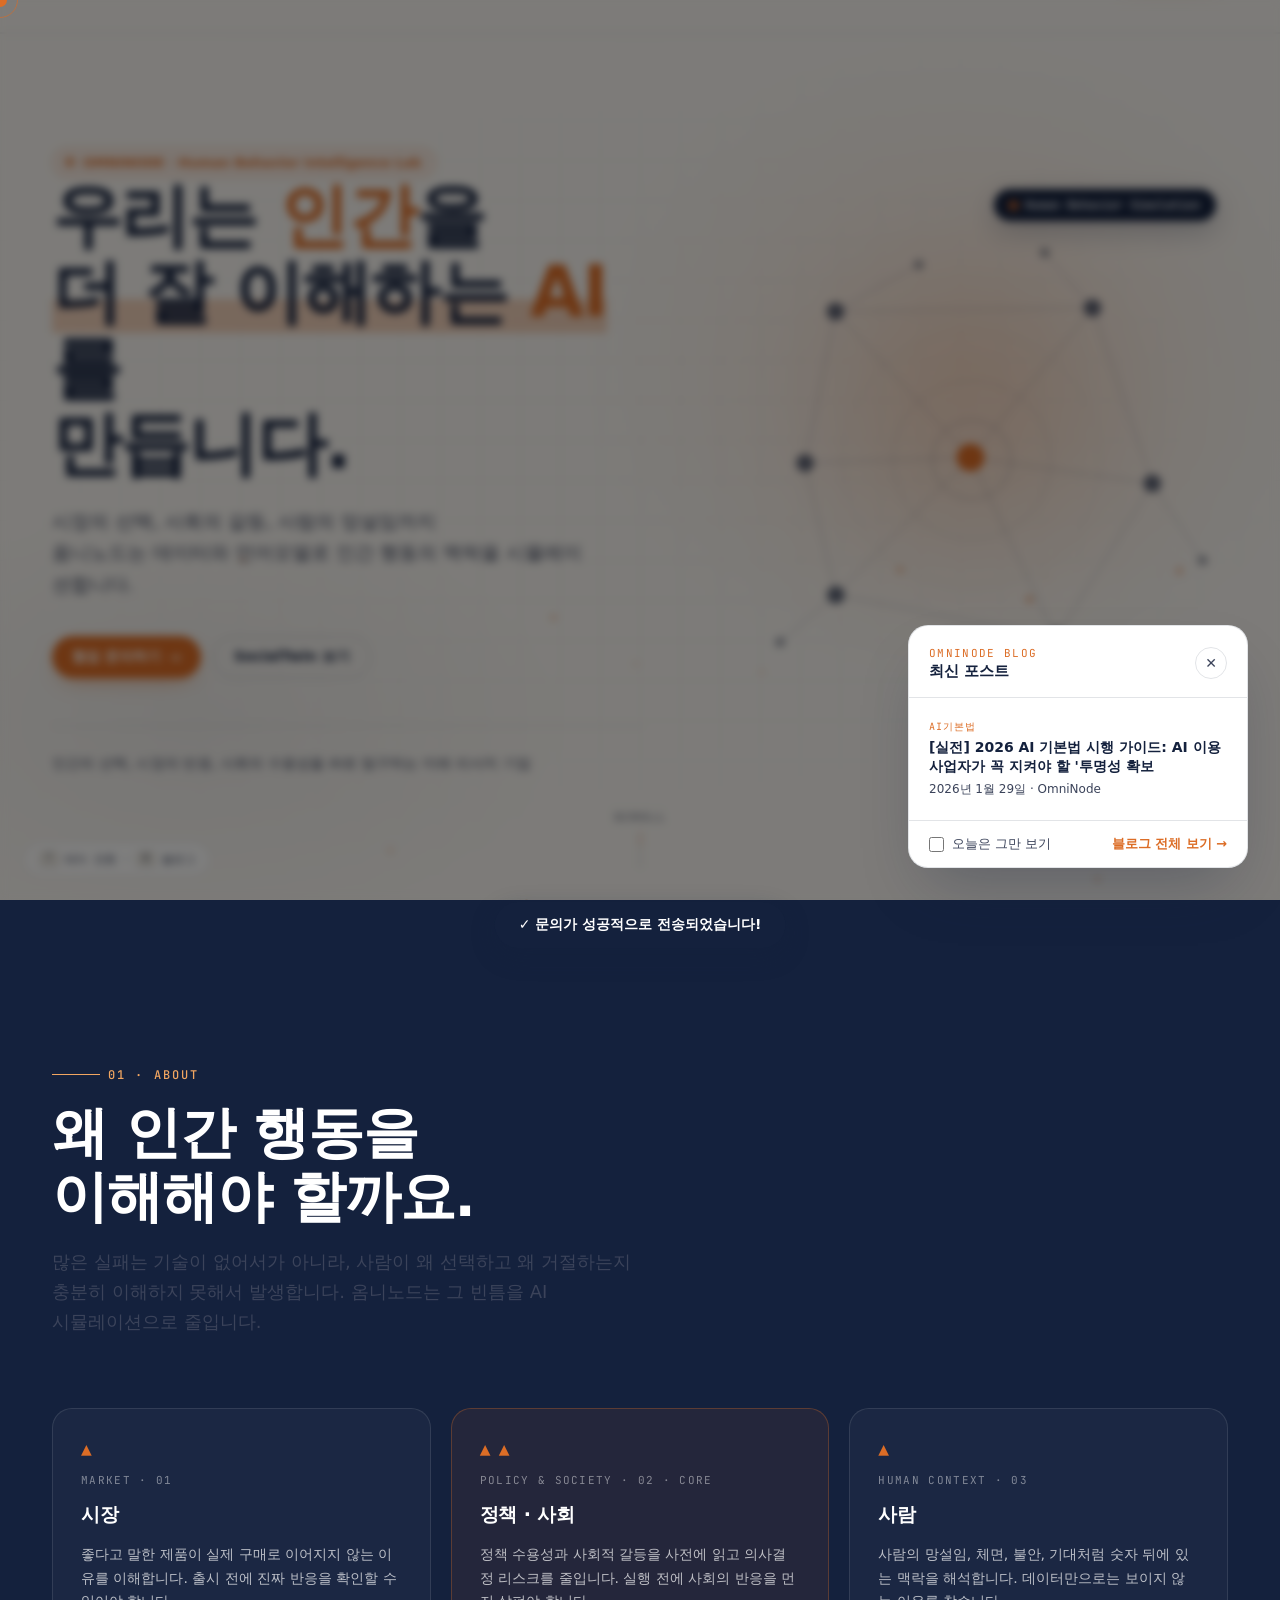
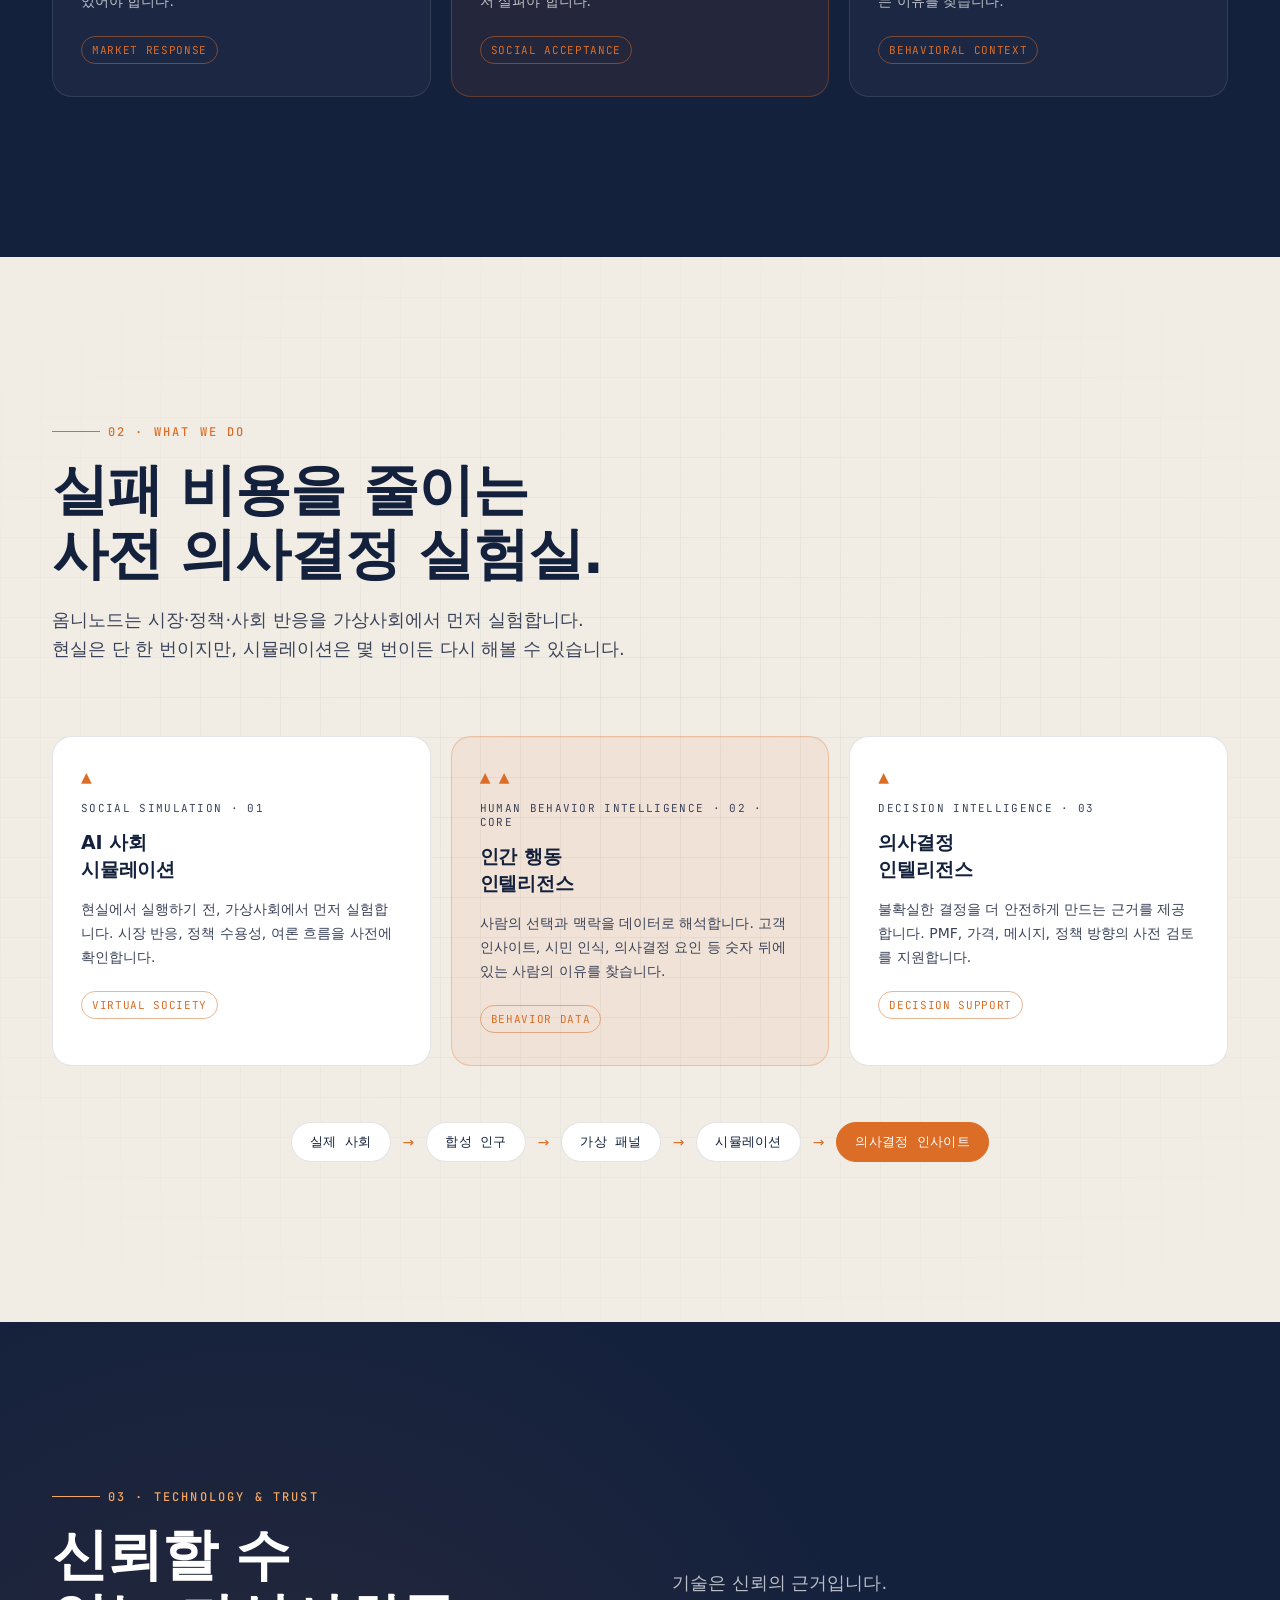
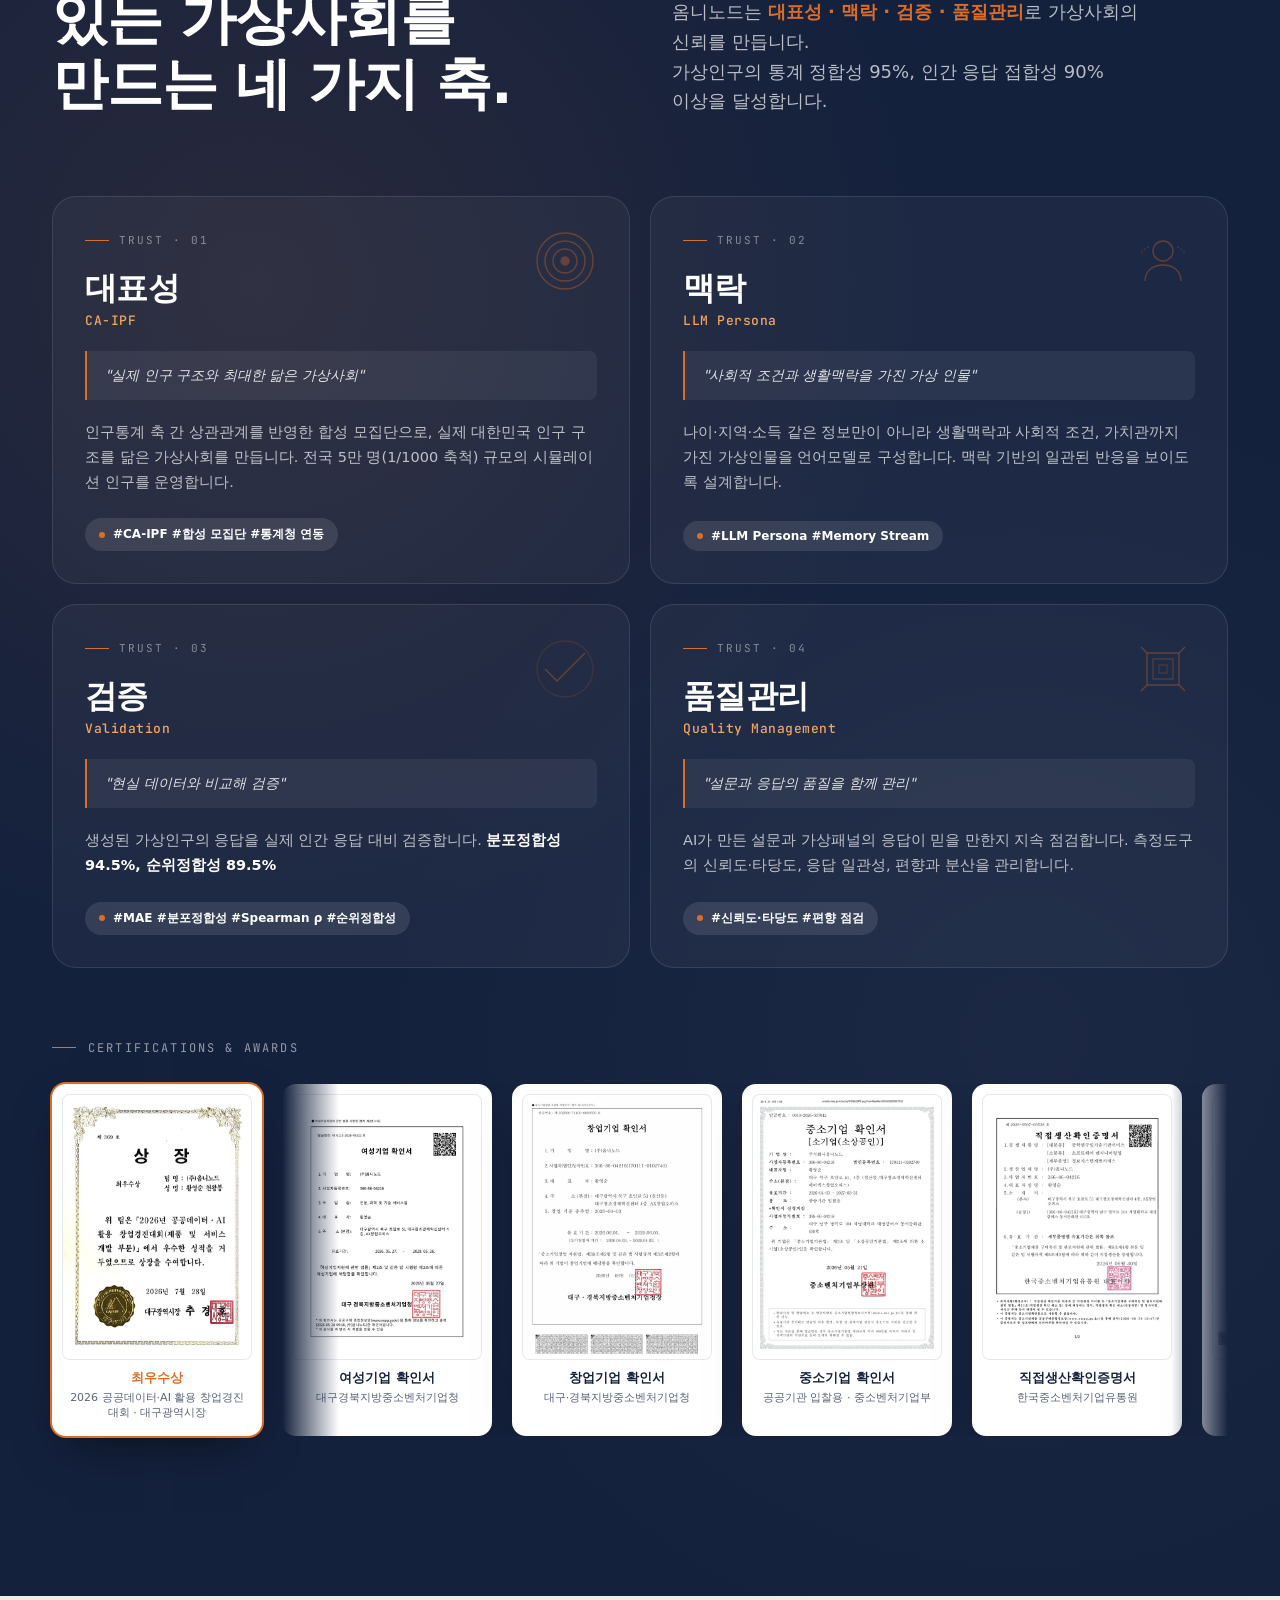
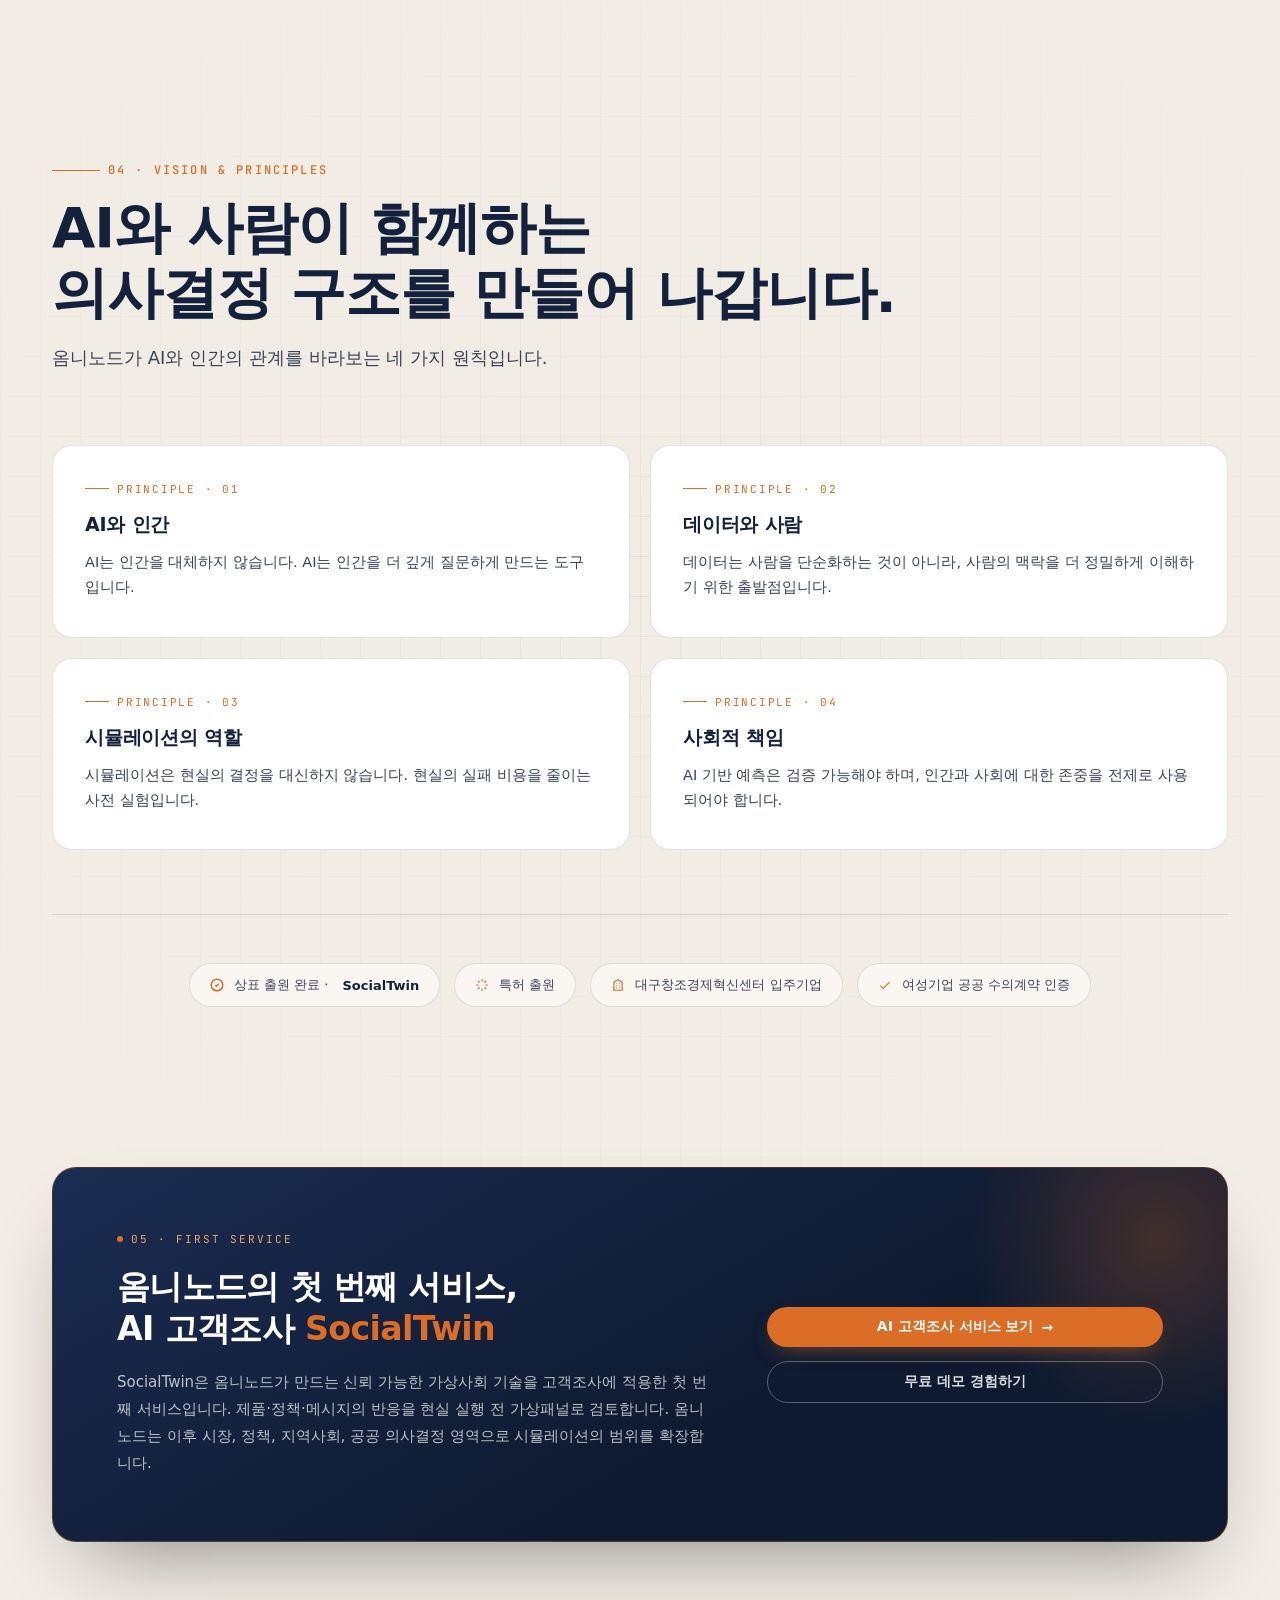
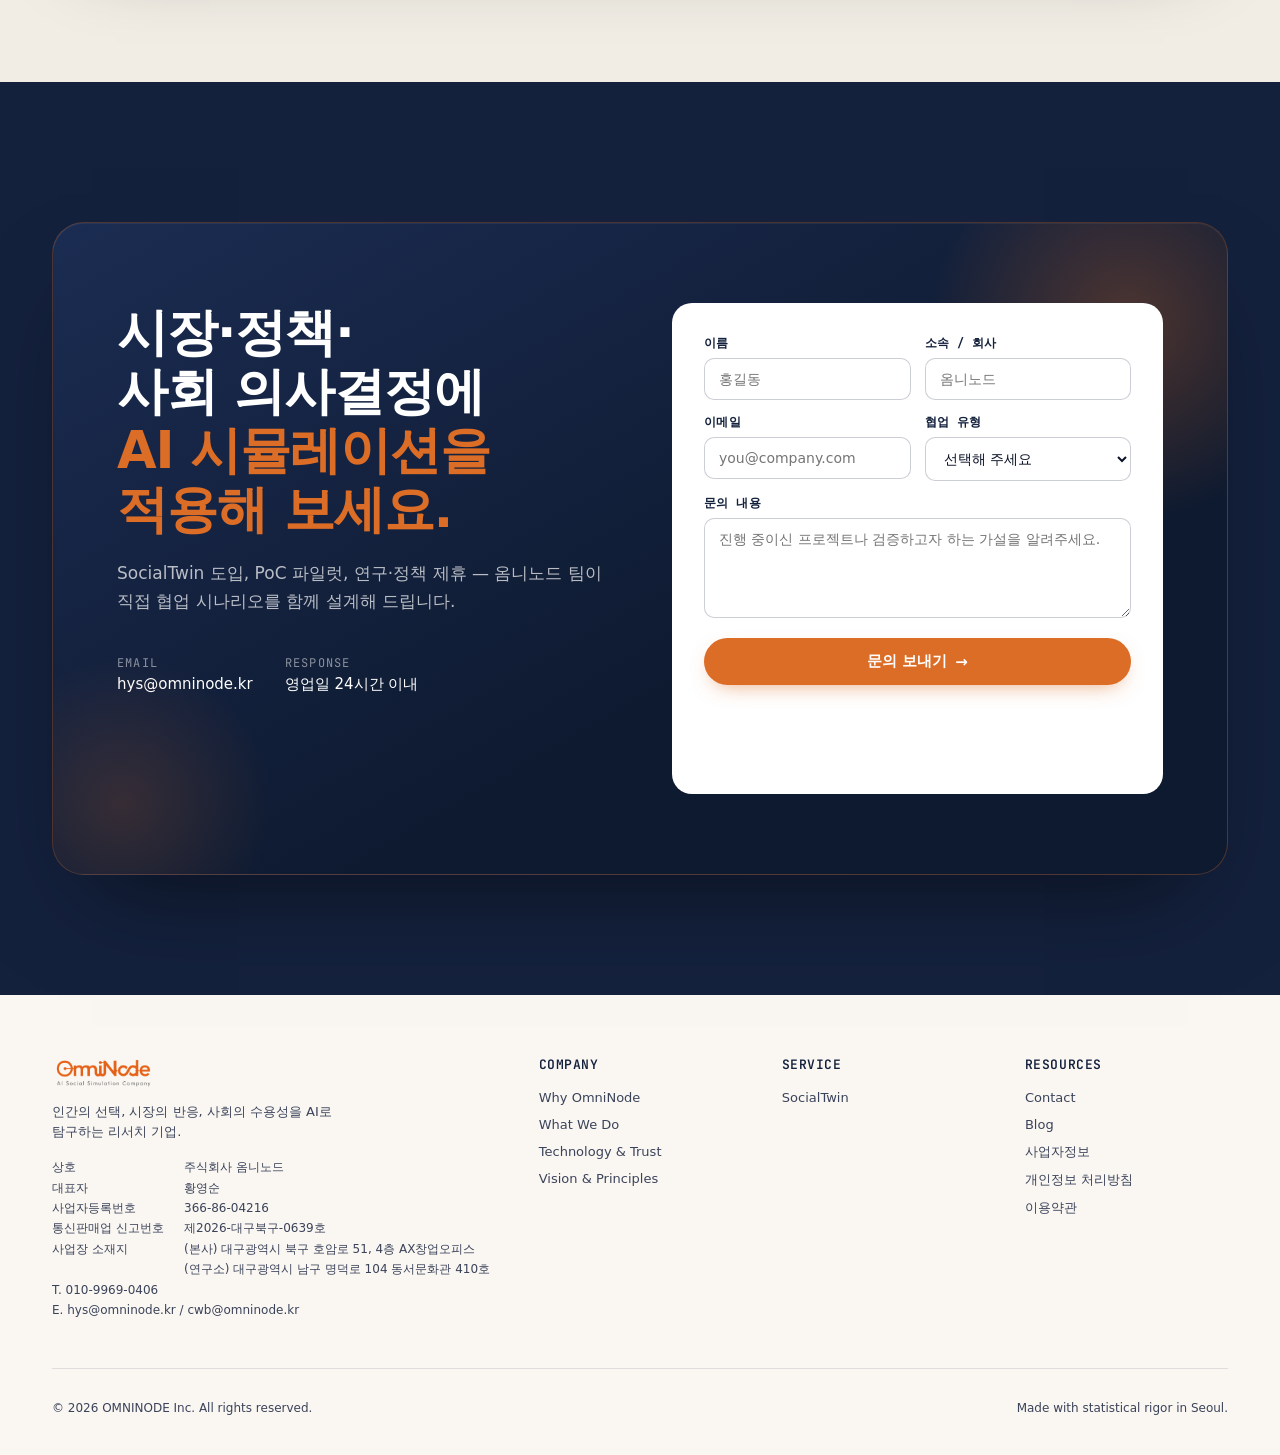
==== commit 78a5a983: "feat: 인증서 섹션에 데이터사업자 신고확인서 추가 - 과학기술정보통신부 데이터사업자 신고확인서(데이터분석제공업자) 썸네일·원본 추가 - 마퀴 두 그룹 모두에 카드 반영 - 카드" ====
--- a/index.html
+++ b/index.html
@@ -342,6 +342,10 @@
                 <figcaption>시뮬레이션 S/W 저작권 등록증<span>한국저작권위원회</span></figcaption>
               </figure>
               <figure class="cert-card">
+                <div class="cert-imgw"><img src="이미지/certs/cert-data-thumb.jpg" data-full="이미지/certs/cert-data.jpg" alt="데이터사업자 신고확인서" loading="lazy" /></div>
+                <figcaption>데이터사업자 신고확인서<span>데이터분석제공업자 · 과학기술정보통신부</span></figcaption>
+              </figure>
+              <figure class="cert-card">
                 <div class="cert-imgw"><img src="이미지/certs/cert-mailorder-thumb.jpg" data-full="이미지/certs/cert-mailorder.jpg" alt="통신판매업 신고증" loading="lazy" /></div>
                 <figcaption>통신판매업 신고증<span>대구광역시 북구청</span></figcaption>
               </figure>
@@ -374,6 +378,10 @@
               <figure class="cert-card">
                 <div class="cert-imgw"><img src="이미지/certs/cert-copyright-thumb.jpg" data-full="이미지/certs/cert-copyright.jpg" alt="" loading="lazy" /></div>
                 <figcaption>시뮬레이션 S/W 저작권 등록증<span>한국저작권위원회</span></figcaption>
+              </figure>
+              <figure class="cert-card">
+                <div class="cert-imgw"><img src="이미지/certs/cert-data-thumb.jpg" data-full="이미지/certs/cert-data.jpg" alt="" loading="lazy" /></div>
+                <figcaption>데이터사업자 신고확인서<span>데이터분석제공업자 · 과학기술정보통신부</span></figcaption>
               </figure>
               <figure class="cert-card">
                 <div class="cert-imgw"><img src="이미지/certs/cert-mailorder-thumb.jpg" data-full="이미지/certs/cert-mailorder.jpg" alt="" loading="lazy" /></div>
--- a/style.css
+++ b/style.css
@@ -2129,7 +2129,7 @@
   mask-image:linear-gradient(90deg,transparent,#000 6%,#000 94%,transparent);
   -webkit-mask-image:linear-gradient(90deg,transparent,#000 6%,#000 94%,transparent);
 }
-.cert-track{display:flex;width:max-content;animation:certScroll 55s linear infinite;}
+.cert-track{display:flex;width:max-content;animation:certScroll 62s linear infinite;}
 .cert-marquee:hover .cert-track{animation-play-state:paused;}
 .cert-group{display:flex;gap:20px;padding-right:20px;}
 @keyframes certScroll{to{transform:translateX(-50%);}}
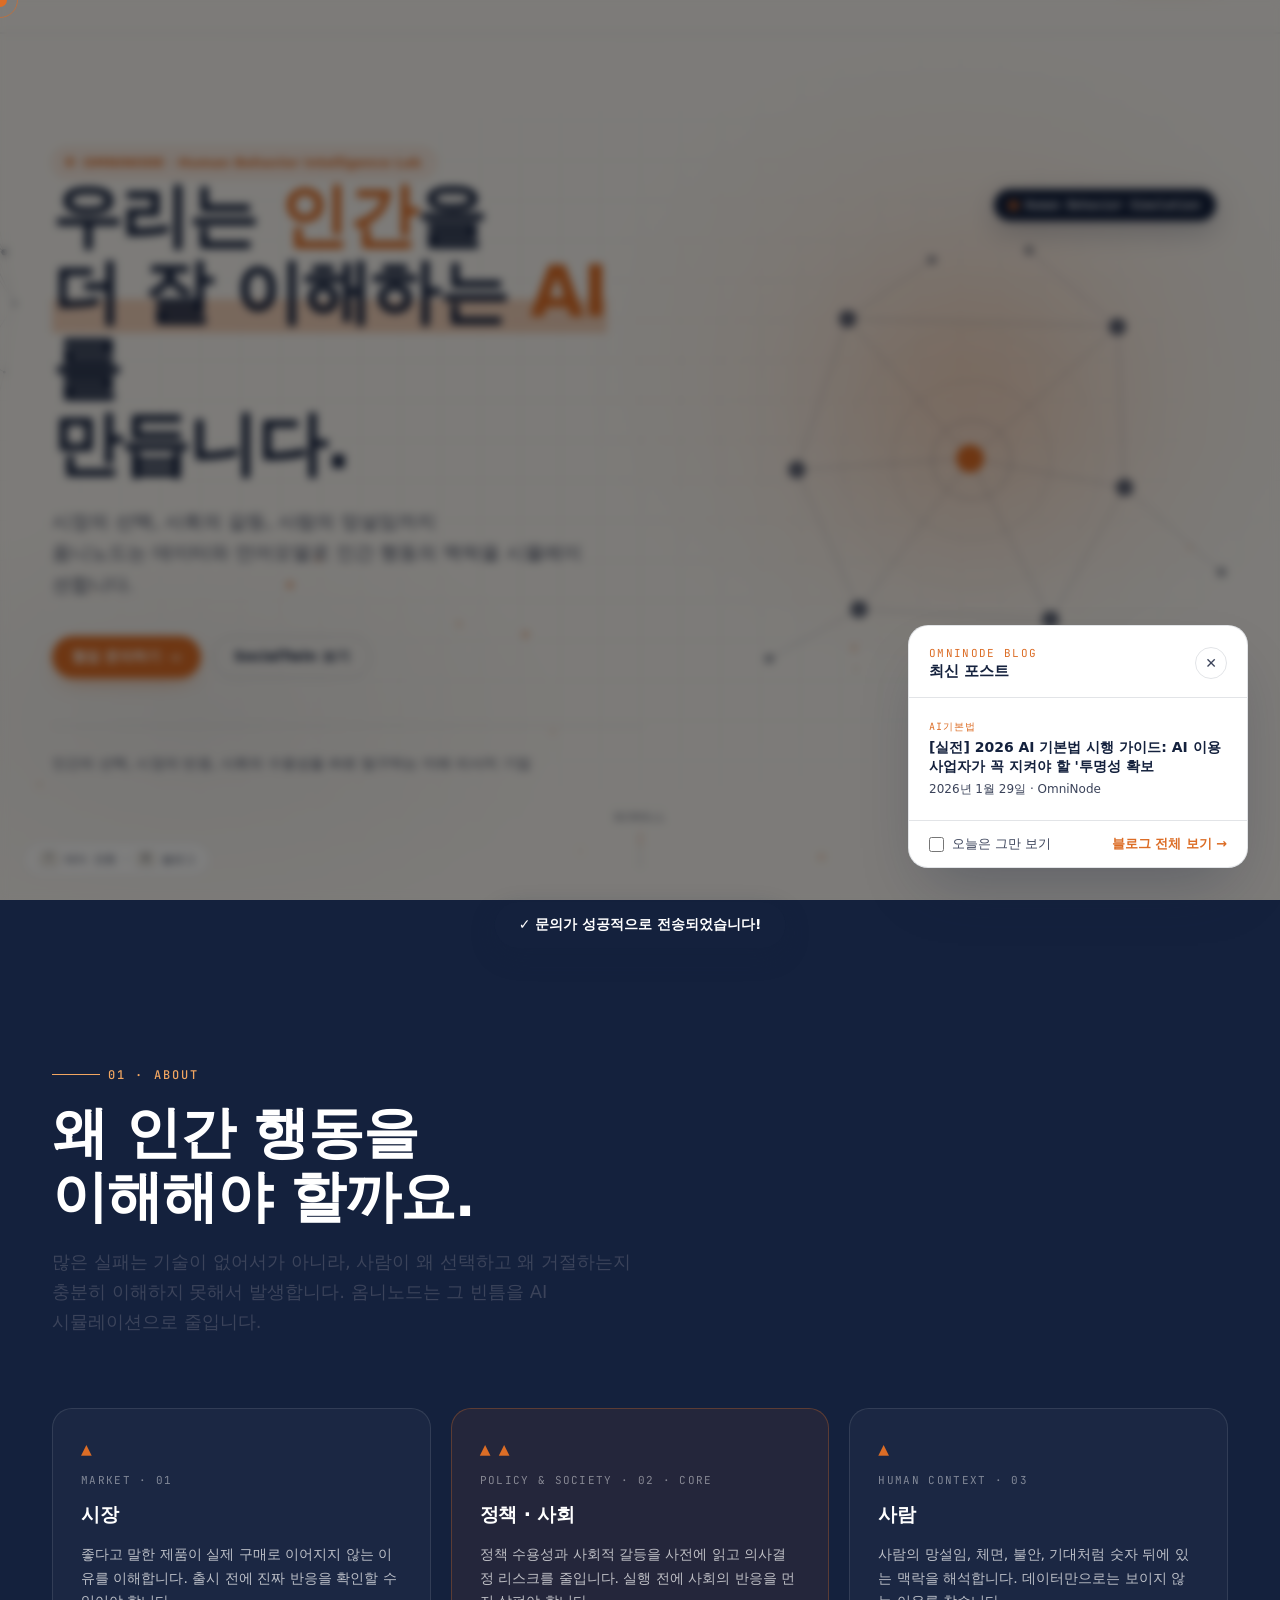
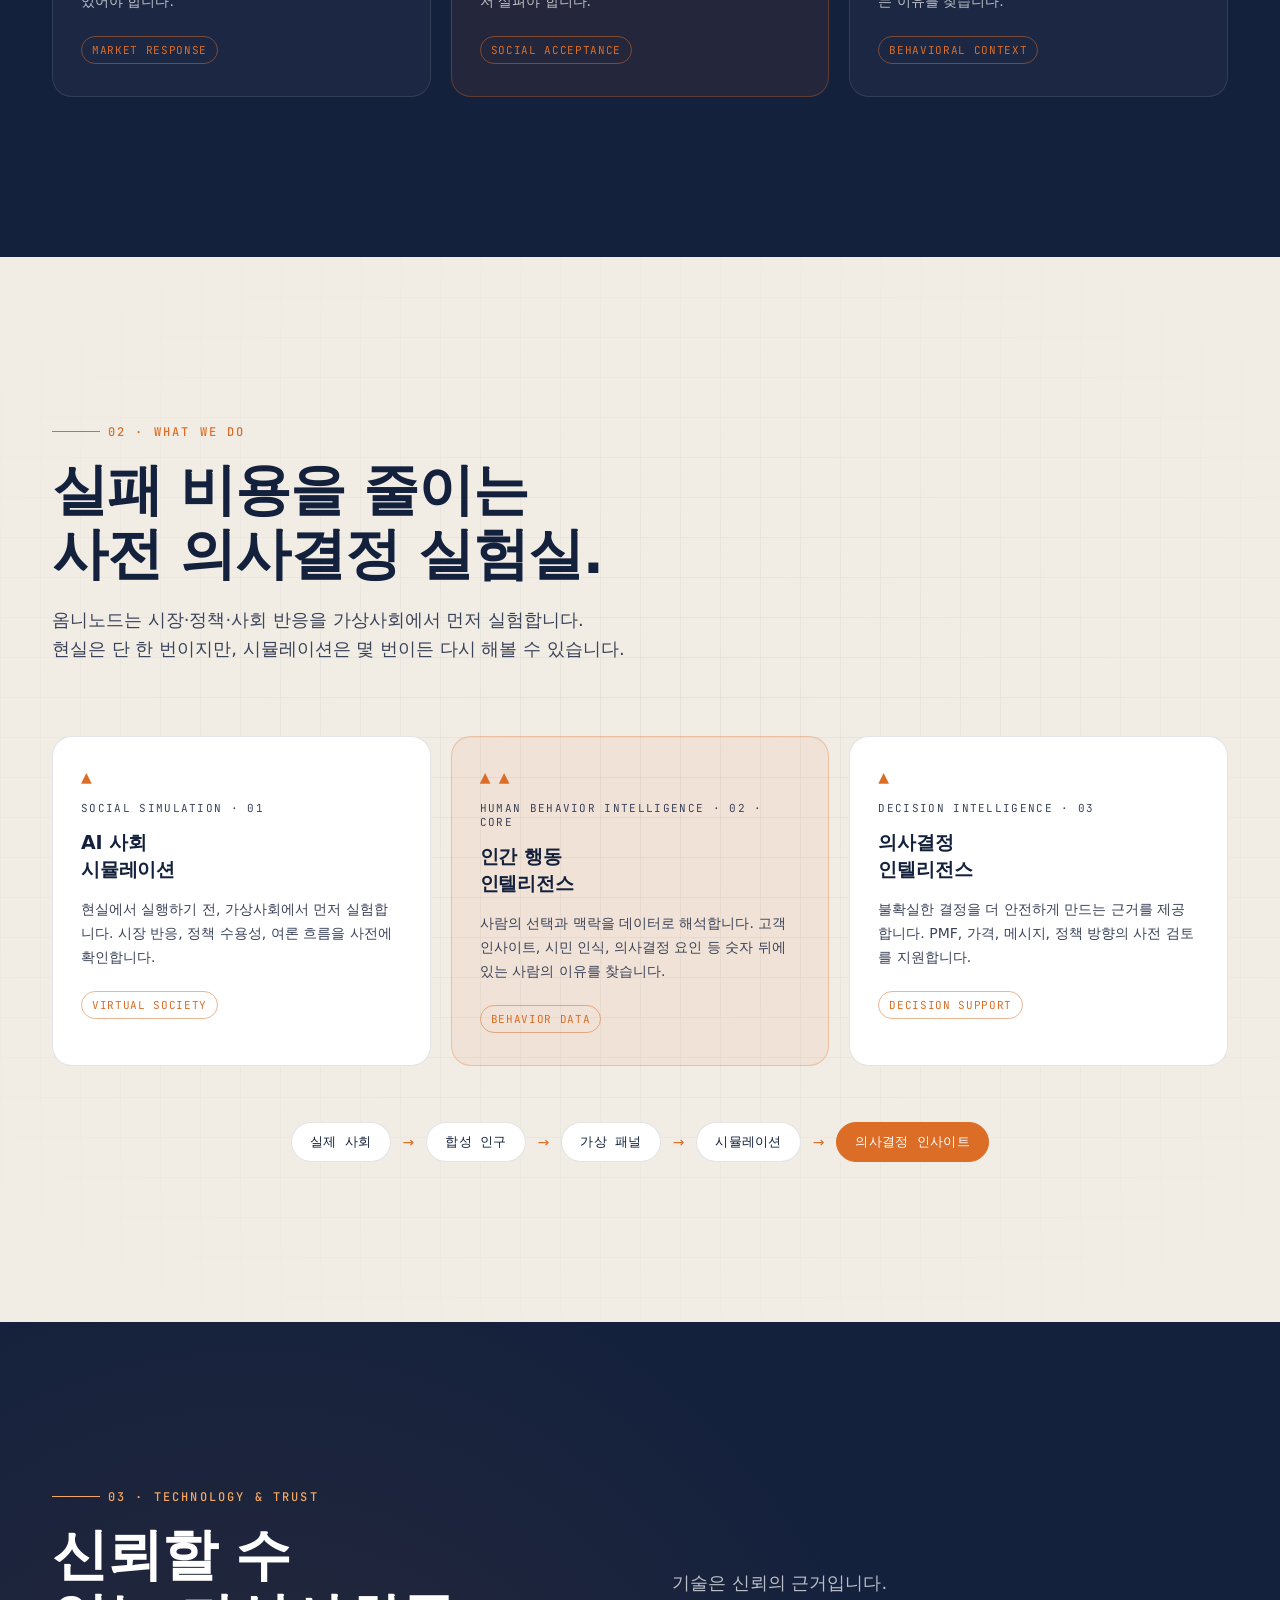
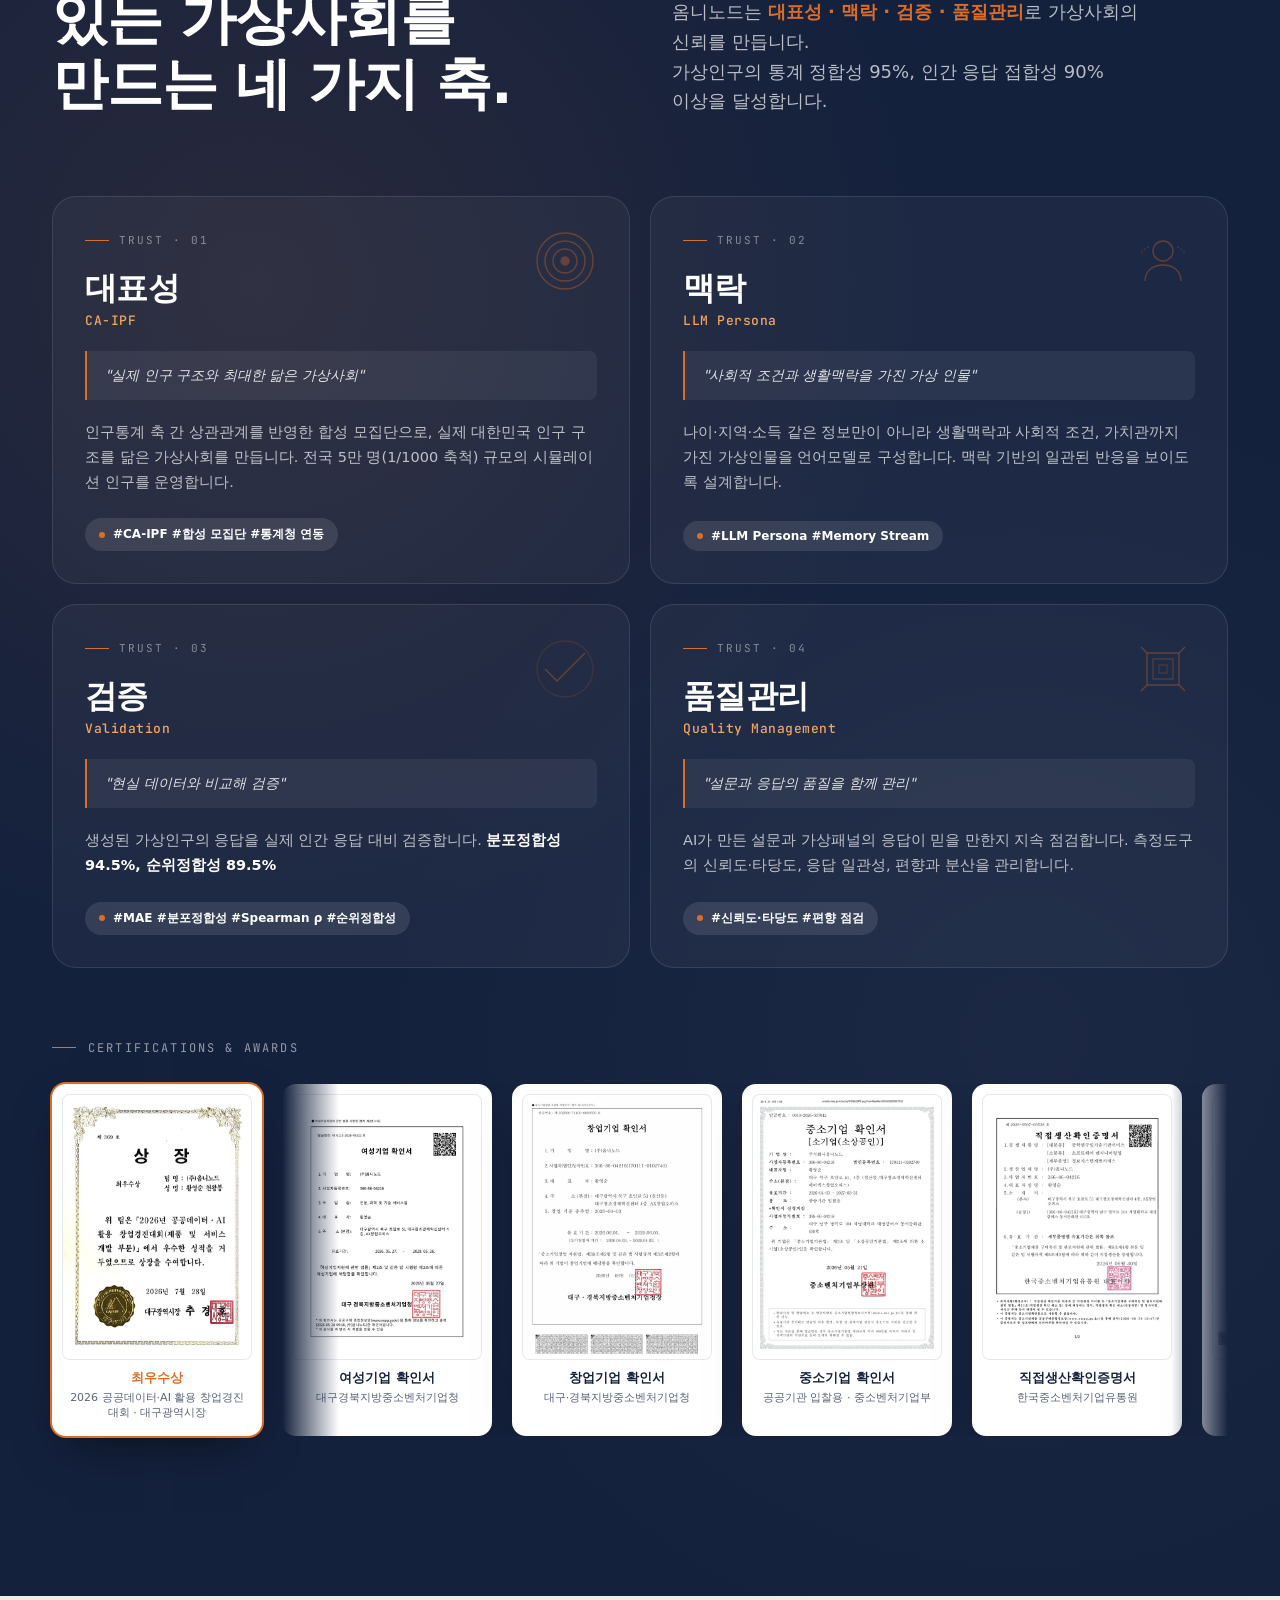
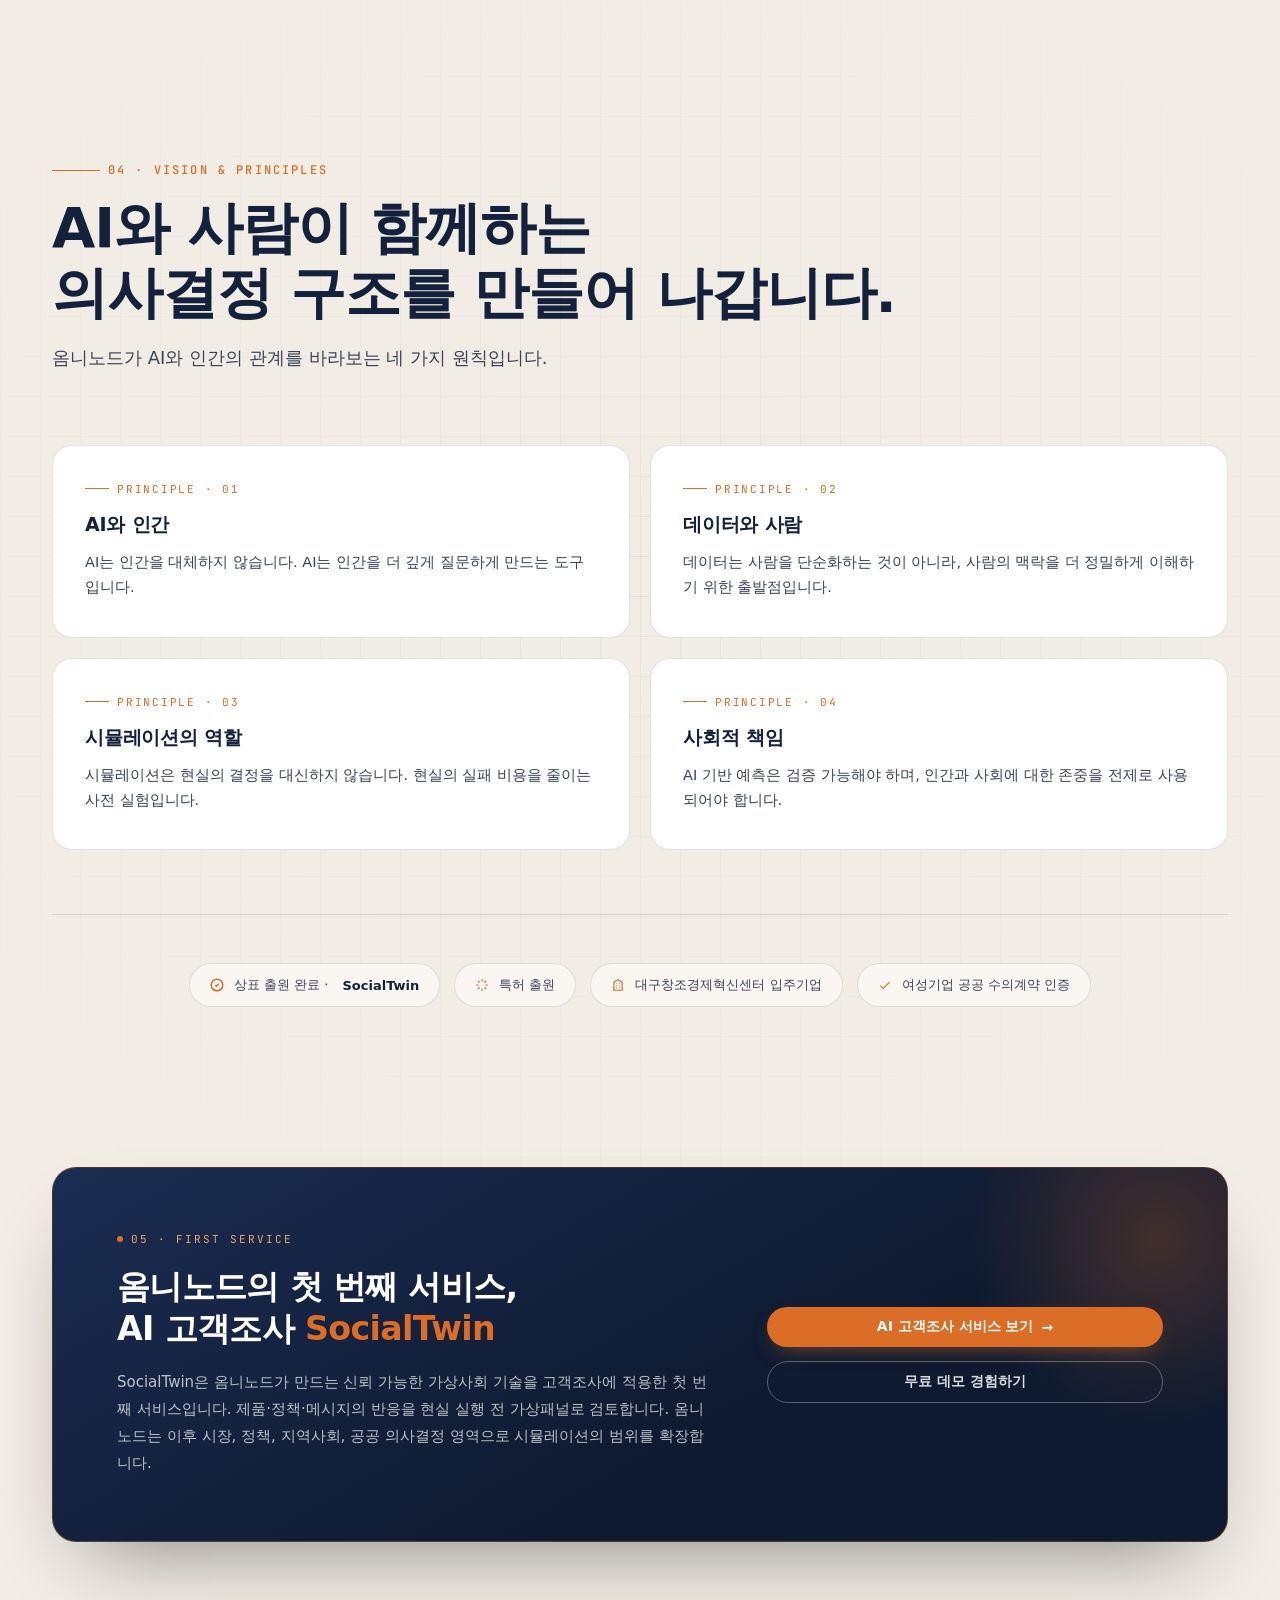
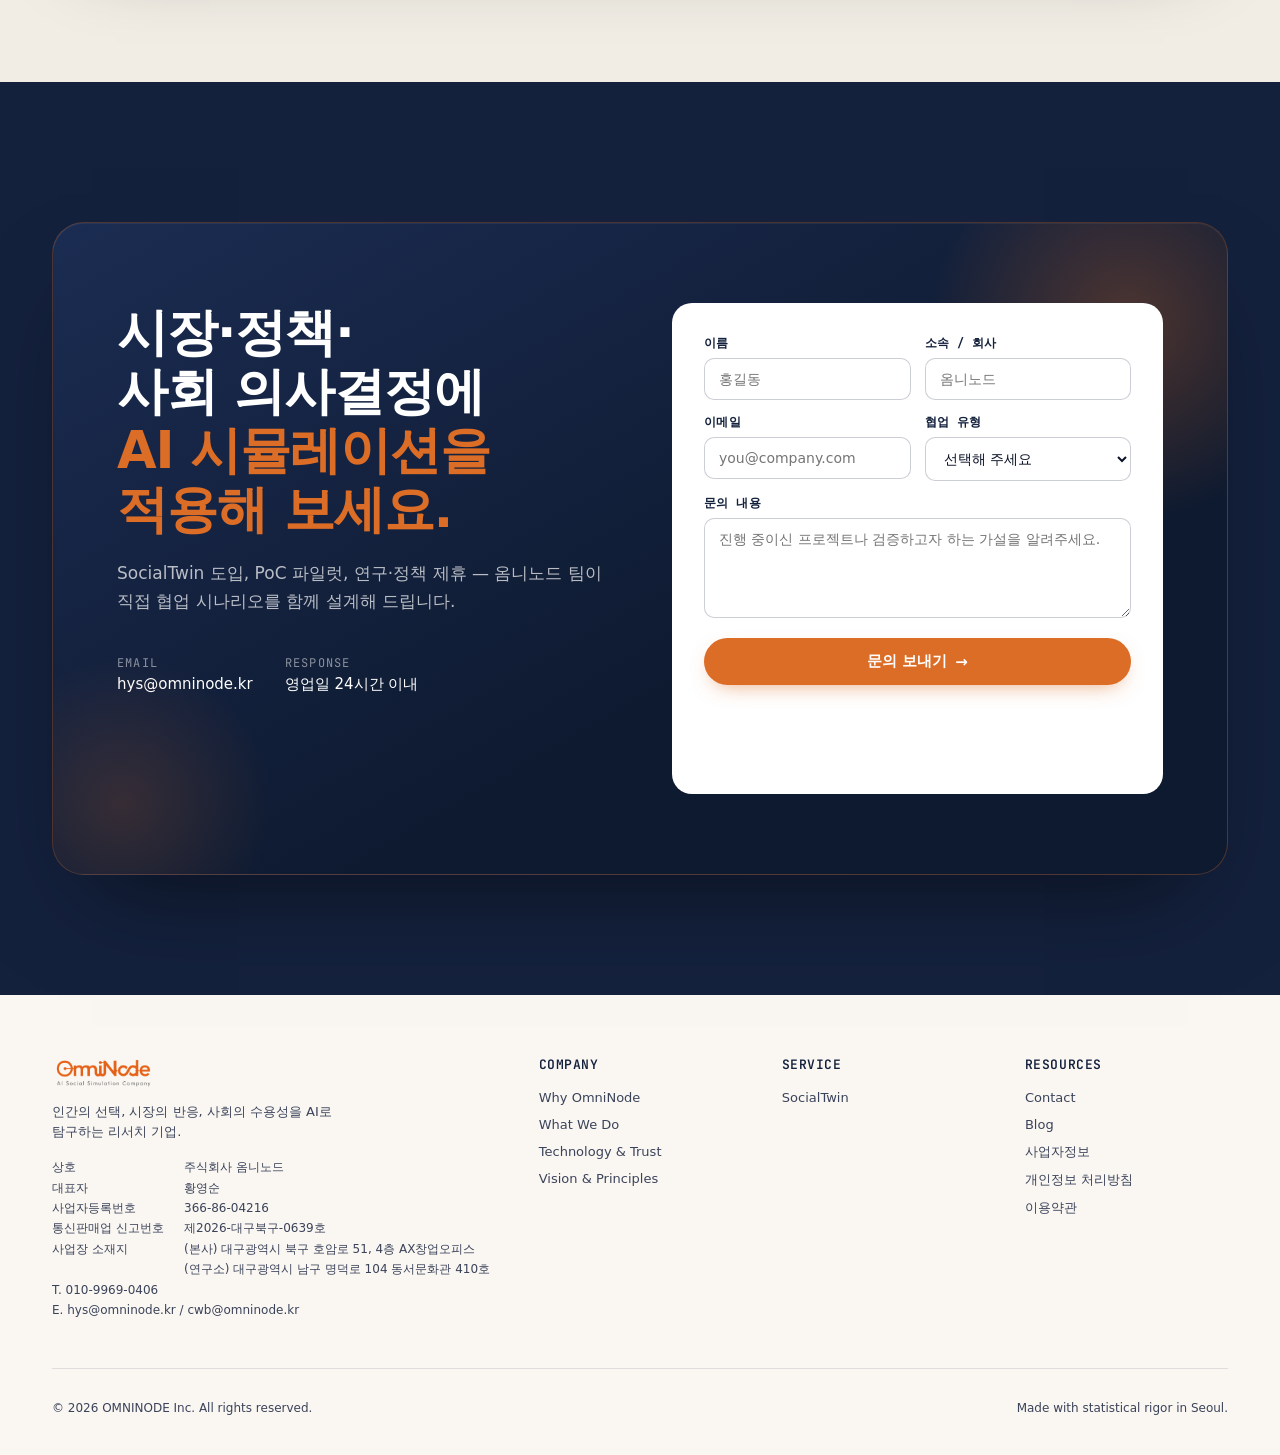
==== commit c34b0976: "feat: 인증서 섹션에 가상인구 DB 제작자권리 등록증 추가 - 한국저작권위원회 데이터베이스제작자권리 등록증(Socialtwin 가상인구 DB) 썸네일·원본 추가 - 마퀴 두 그" ====
--- a/index.html
+++ b/index.html
@@ -342,6 +342,10 @@
                 <figcaption>시뮬레이션 S/W 저작권 등록증<span>한국저작권위원회</span></figcaption>
               </figure>
               <figure class="cert-card">
+                <div class="cert-imgw"><img src="이미지/certs/cert-db-thumb.jpg" data-full="이미지/certs/cert-db.jpg" alt="가상인구 데이터베이스 제작자권리 등록증" loading="lazy" /></div>
+                <figcaption>가상인구 DB 제작자권리 등록증<span>한국저작권위원회</span></figcaption>
+              </figure>
+              <figure class="cert-card">
                 <div class="cert-imgw"><img src="이미지/certs/cert-data-thumb.jpg" data-full="이미지/certs/cert-data.jpg" alt="데이터사업자 신고확인서" loading="lazy" /></div>
                 <figcaption>데이터사업자 신고확인서<span>데이터분석제공업자 · 과학기술정보통신부</span></figcaption>
               </figure>
@@ -378,6 +382,10 @@
               <figure class="cert-card">
                 <div class="cert-imgw"><img src="이미지/certs/cert-copyright-thumb.jpg" data-full="이미지/certs/cert-copyright.jpg" alt="" loading="lazy" /></div>
                 <figcaption>시뮬레이션 S/W 저작권 등록증<span>한국저작권위원회</span></figcaption>
+              </figure>
+              <figure class="cert-card">
+                <div class="cert-imgw"><img src="이미지/certs/cert-db-thumb.jpg" data-full="이미지/certs/cert-db.jpg" alt="" loading="lazy" /></div>
+                <figcaption>가상인구 DB 제작자권리 등록증<span>한국저작권위원회</span></figcaption>
               </figure>
               <figure class="cert-card">
                 <div class="cert-imgw"><img src="이미지/certs/cert-data-thumb.jpg" data-full="이미지/certs/cert-data.jpg" alt="" loading="lazy" /></div>
--- a/style.css
+++ b/style.css
@@ -2129,7 +2129,7 @@
   mask-image:linear-gradient(90deg,transparent,#000 6%,#000 94%,transparent);
   -webkit-mask-image:linear-gradient(90deg,transparent,#000 6%,#000 94%,transparent);
 }
-.cert-track{display:flex;width:max-content;animation:certScroll 62s linear infinite;}
+.cert-track{display:flex;width:max-content;animation:certScroll 69s linear infinite;}
 .cert-marquee:hover .cert-track{animation-play-state:paused;}
 .cert-group{display:flex;gap:20px;padding-right:20px;}
 @keyframes certScroll{to{transform:translateX(-50%);}}
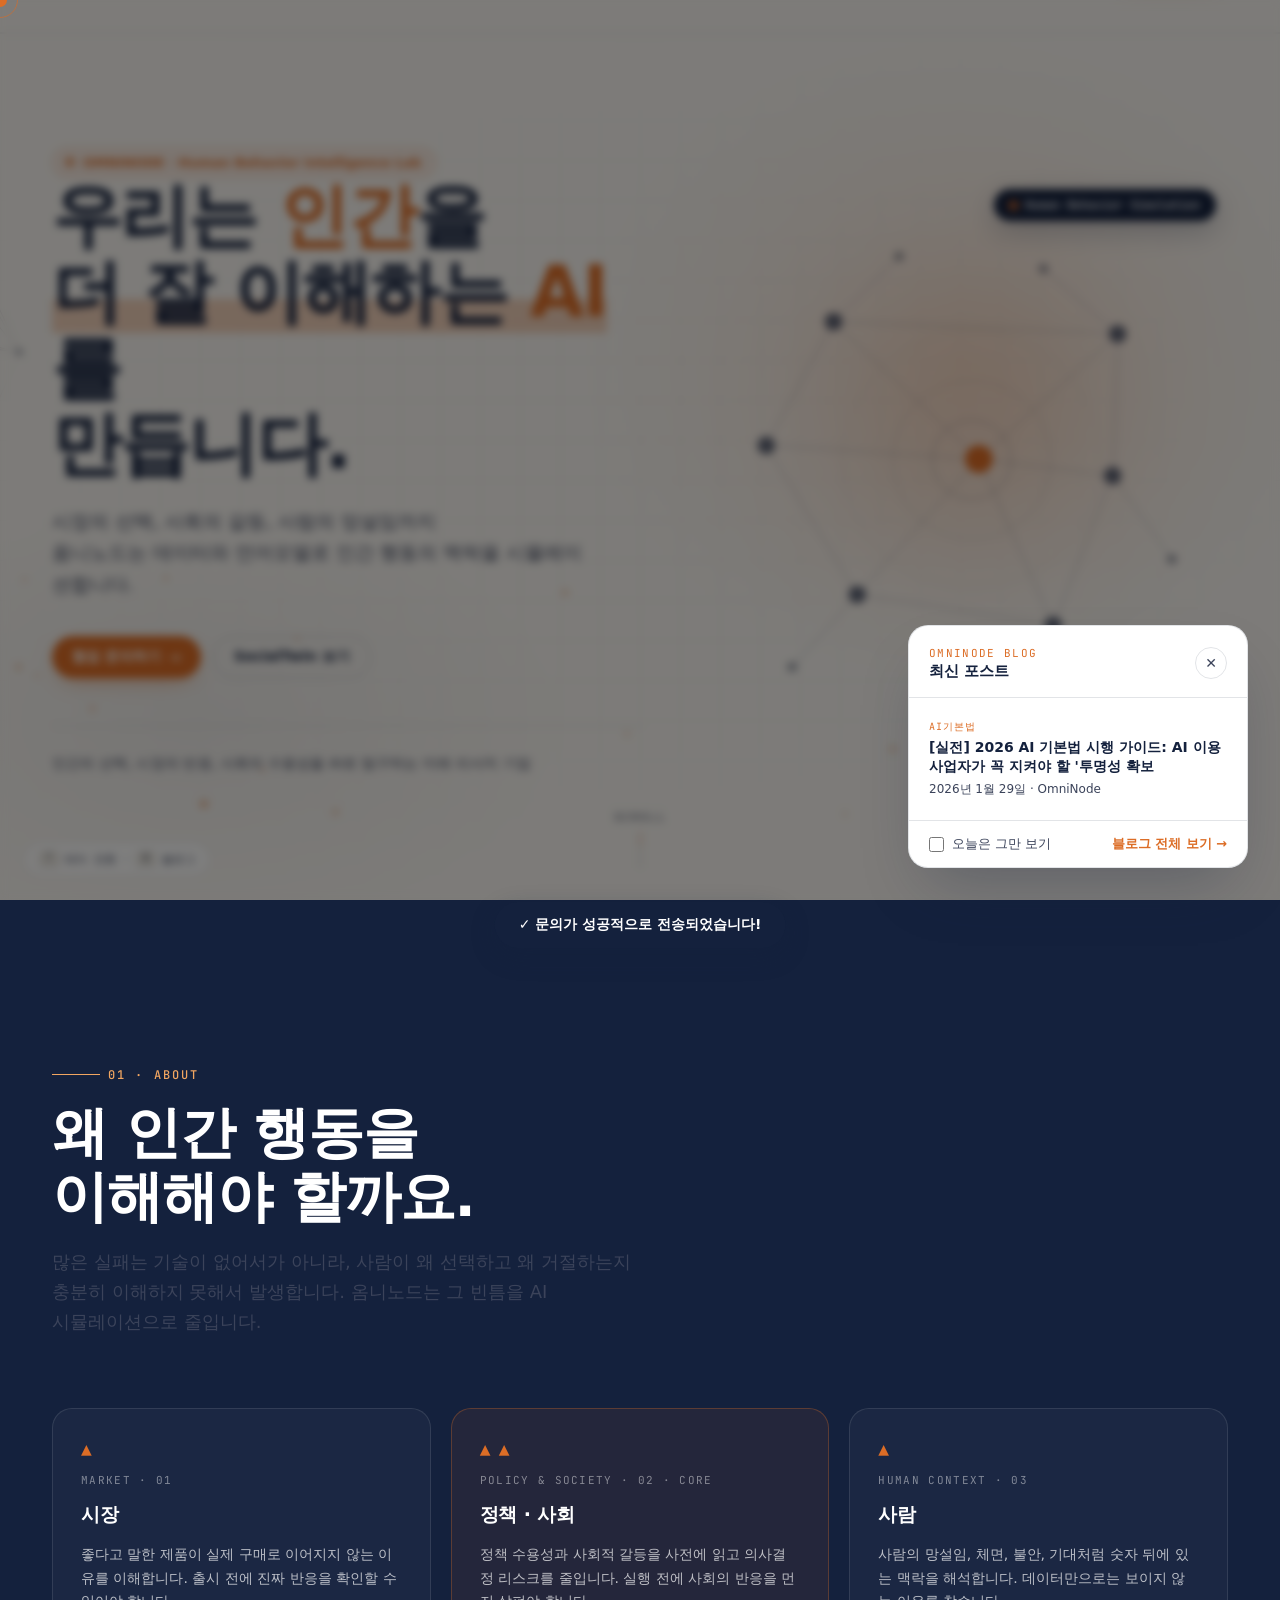
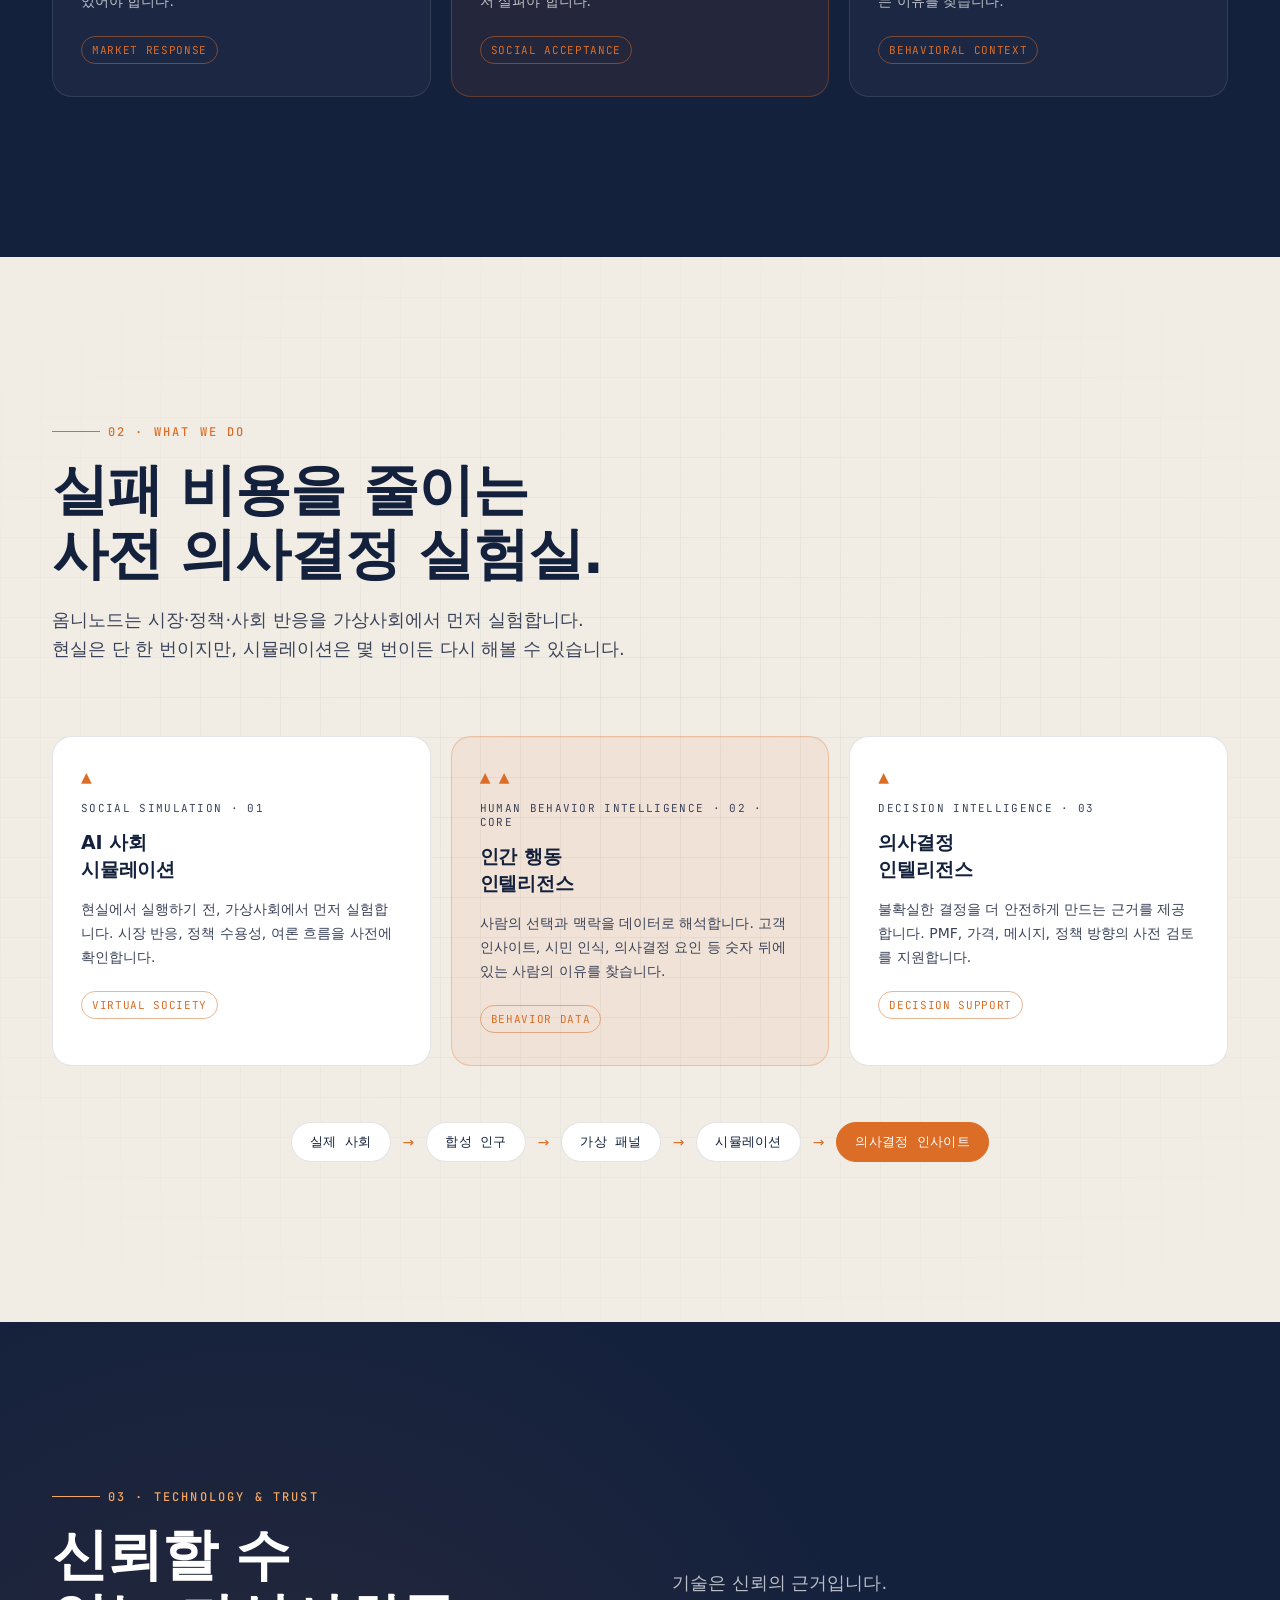
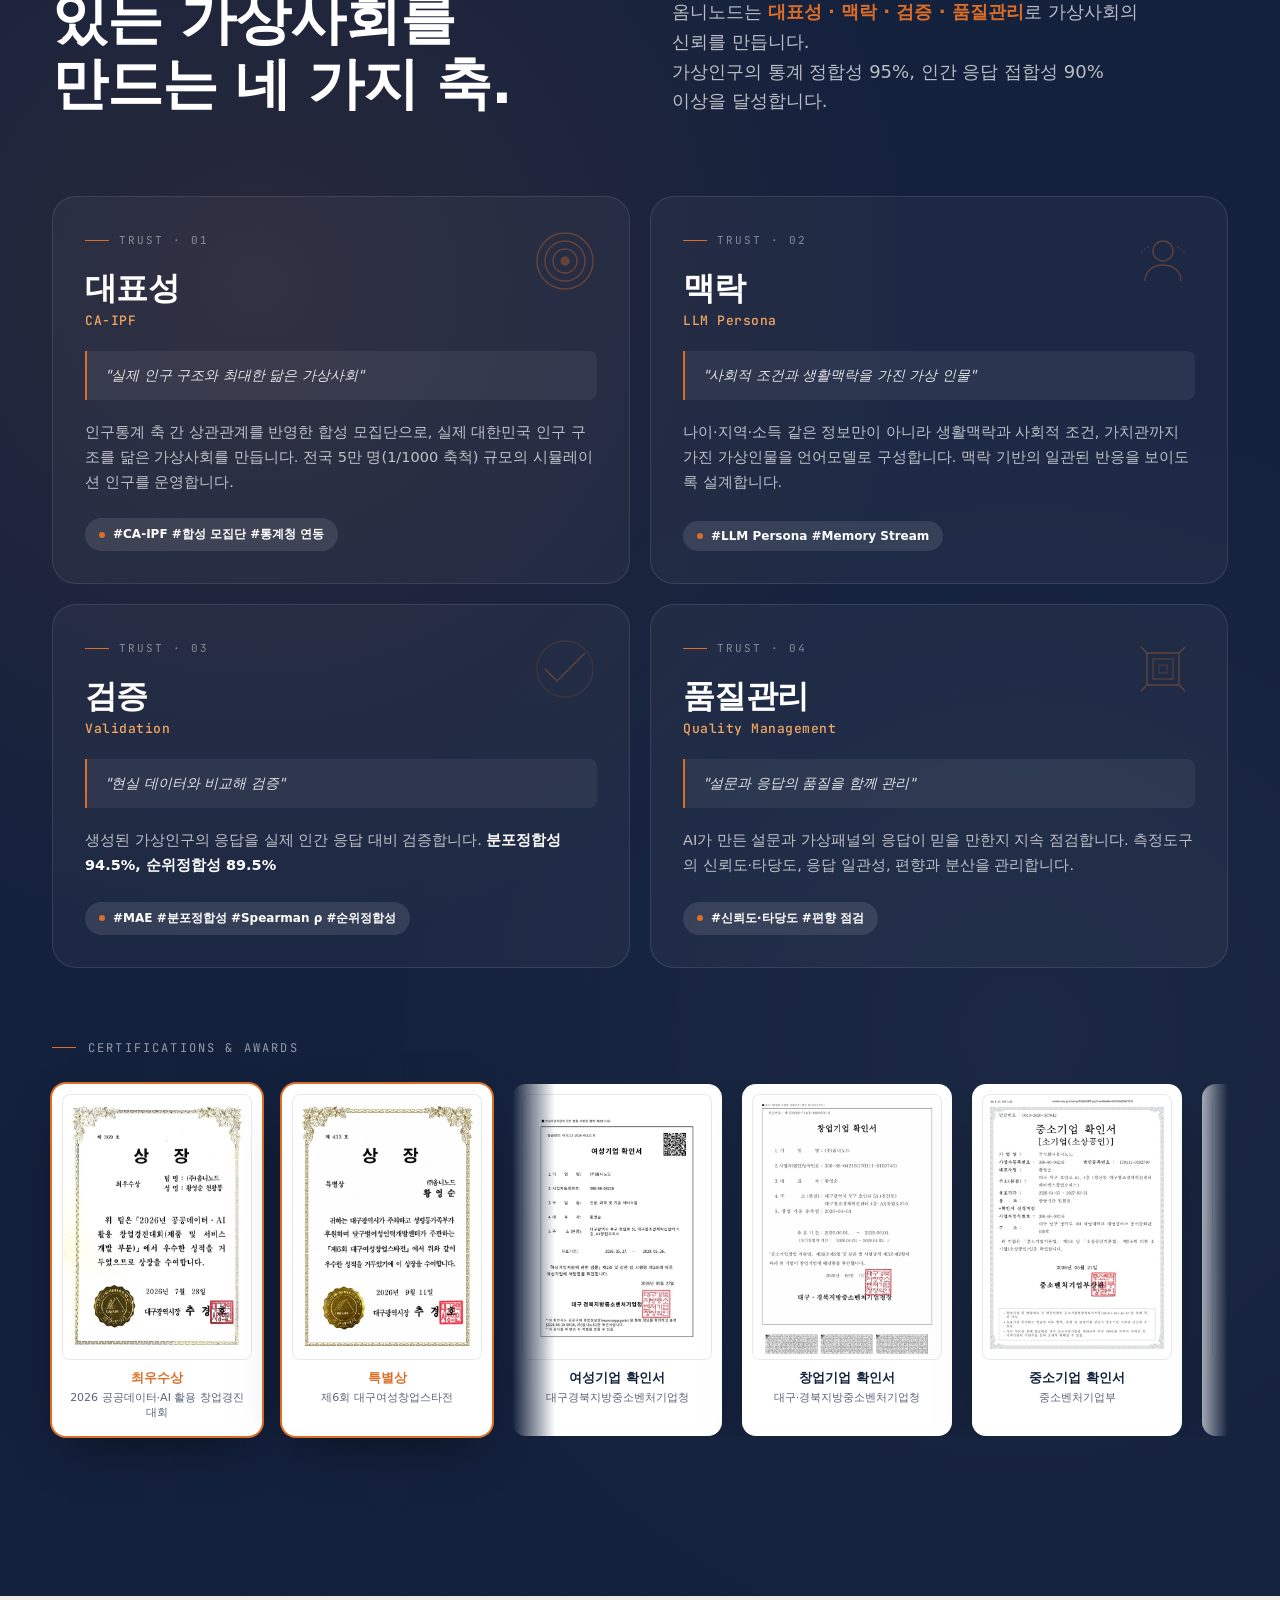
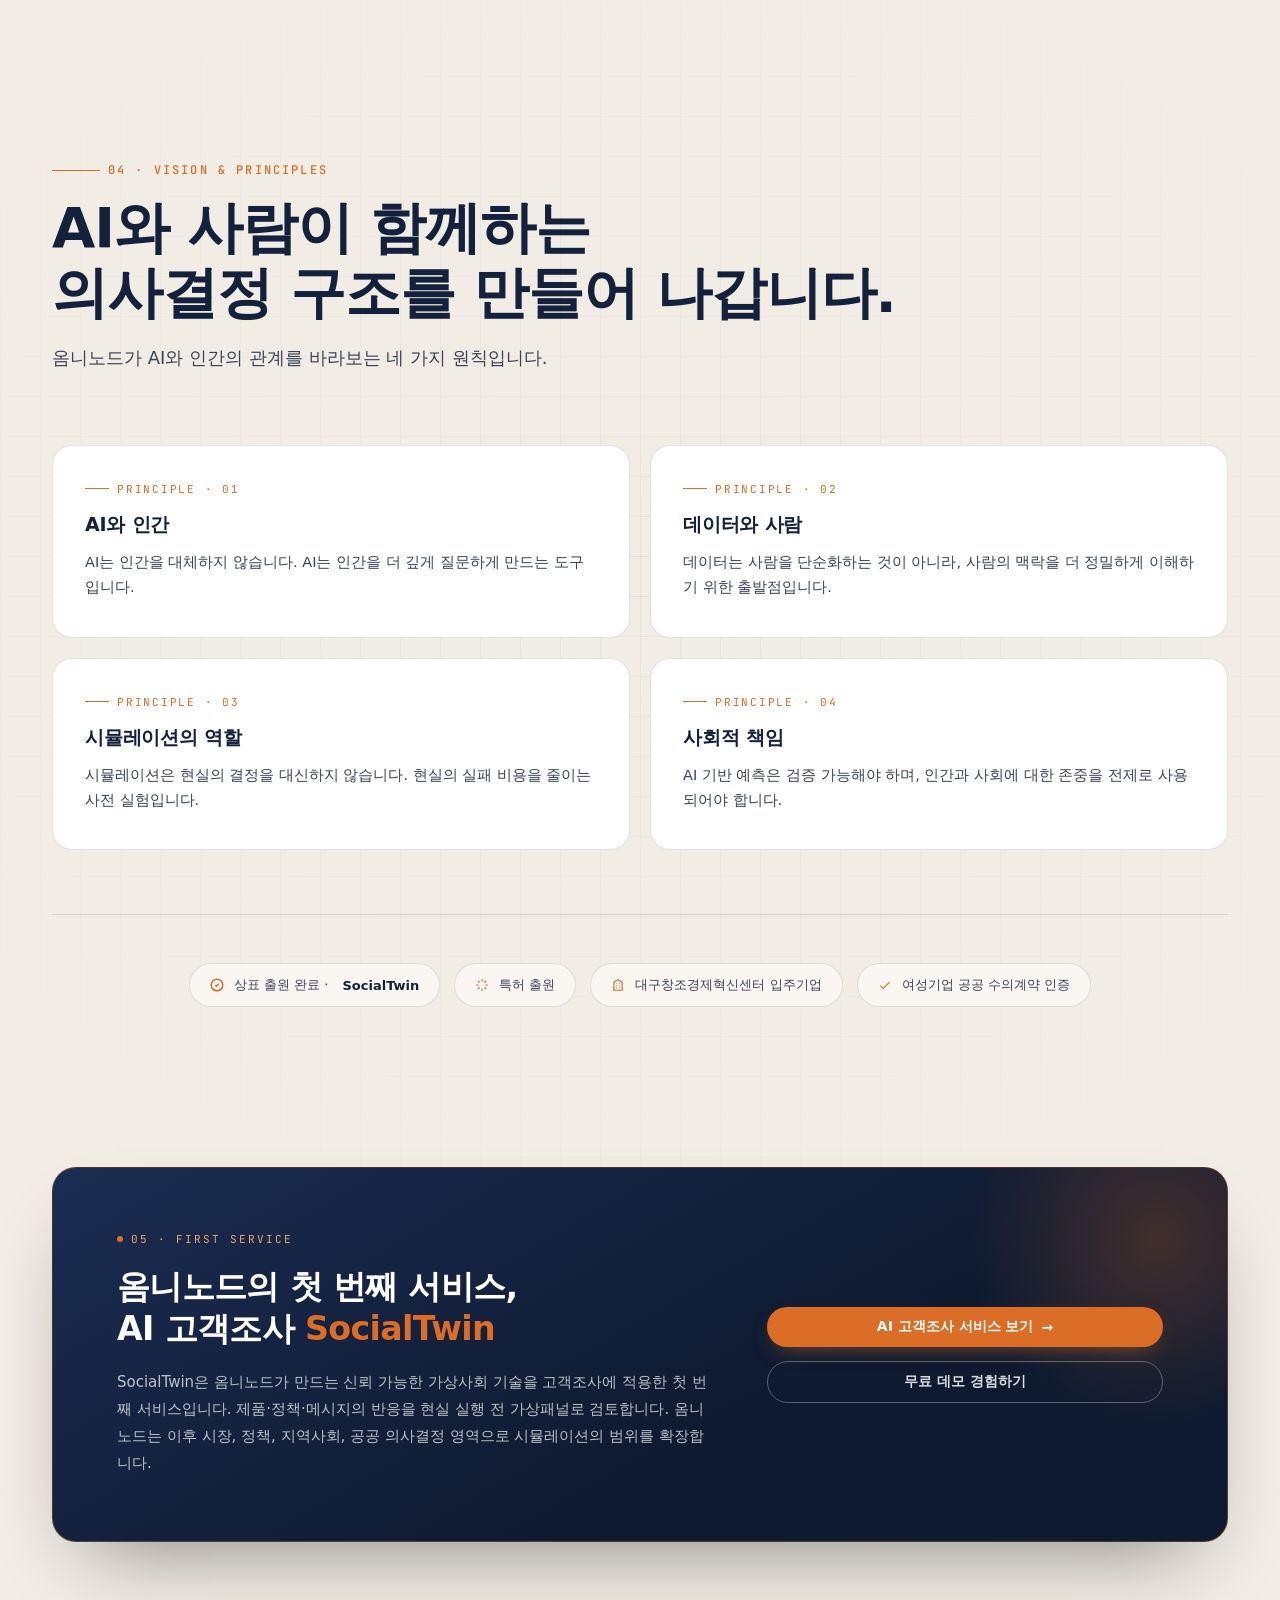
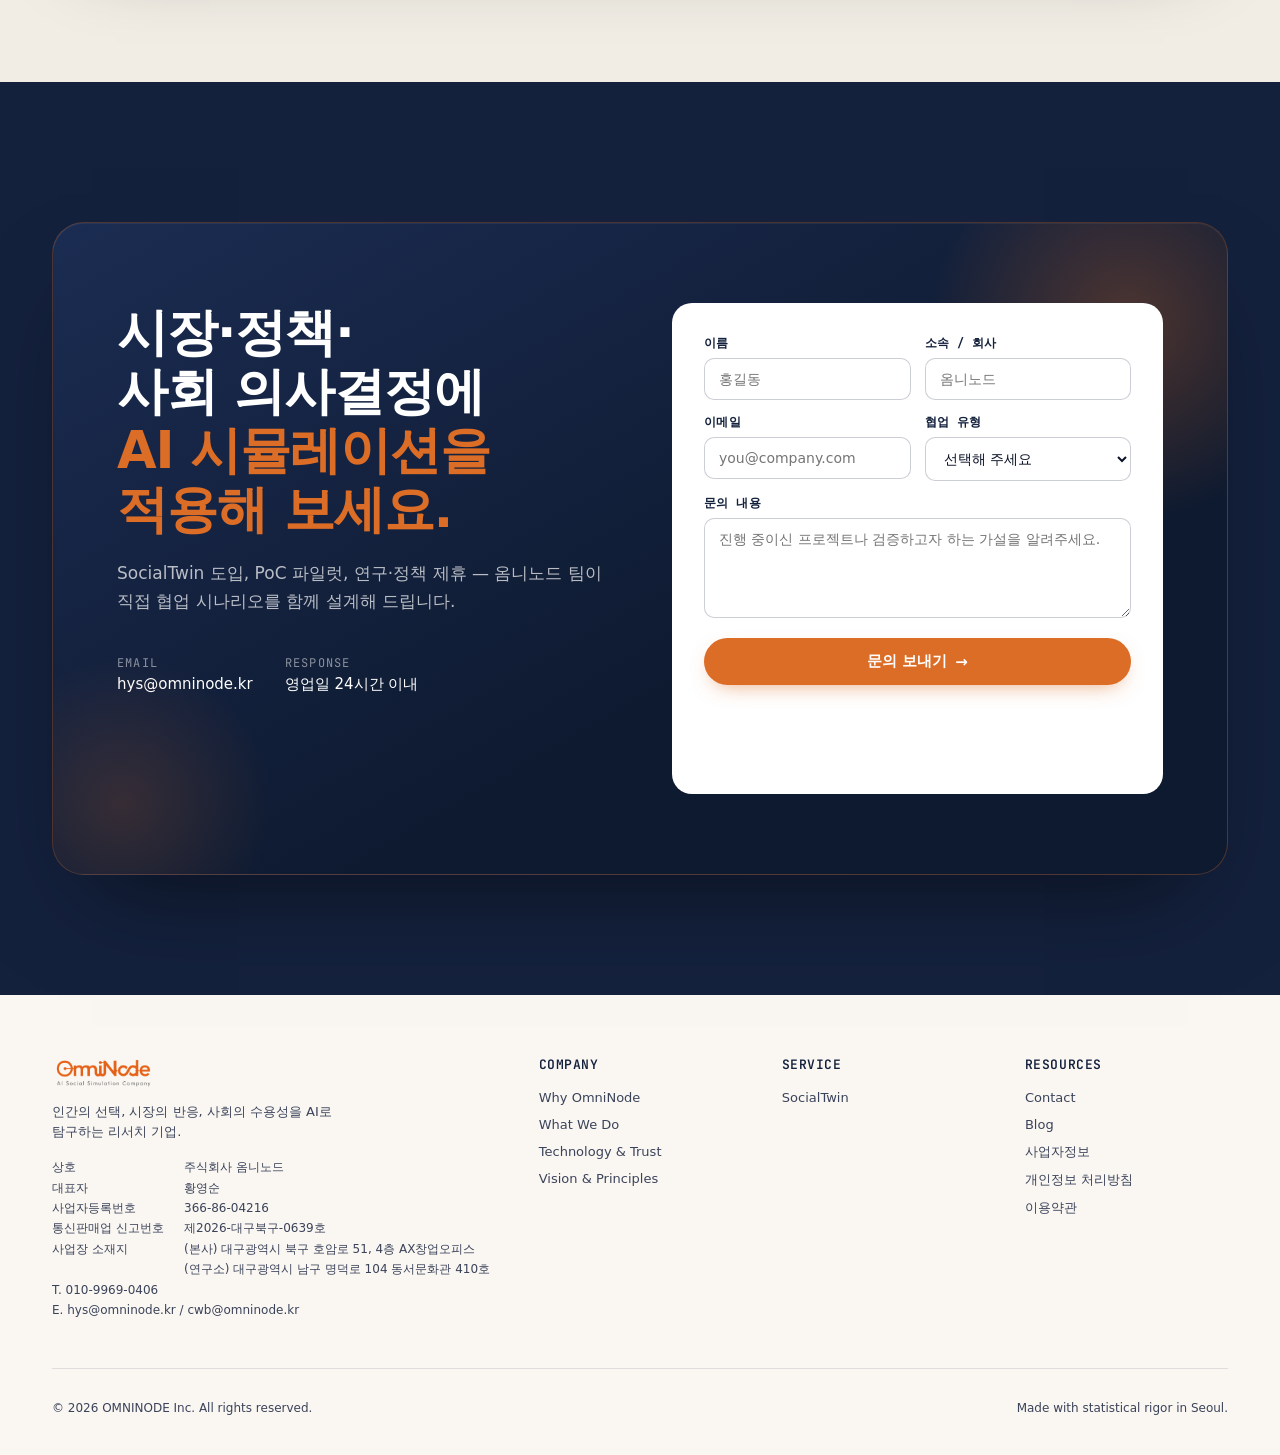
==== commit 0d64194c: "feat(certs): 대구여성창업스타전 특별상 상장 추가 + 캡션 정리 - 인증·수상 스트립 좌측에 특별상 상장을 두 번째 고정 카드로 추가 - 모바일(≤640px)에서 고정 상" ====
--- a/index.html
+++ b/index.html
@@ -306,13 +306,17 @@
       </div>
     </div>
 
-    <!-- 인증 & 수상: 좌측 최우수상 상장 고정 + 나머지 인증서 무한 마퀴 -->
+    <!-- 인증 & 수상: 좌측 수상 상장 2종 고정 + 나머지 인증서 무한 마퀴 -->
     <div class="cert-block reveal">
       <div class="cert-label">CERTIFICATIONS &amp; AWARDS</div>
       <div class="cert-strip">
         <figure class="cert-card cert-fixed" data-cursor>
           <div class="cert-imgw"><img src="이미지/certs/cert-award-thumb.jpg" data-full="이미지/certs/cert-award.jpg" alt="2026년 공공데이터·AI 활용 창업경진대회 최우수상 상장" loading="lazy" /></div>
-          <figcaption>최우수상<span>2026 공공데이터·AI 활용 창업경진대회 · 대구광역시장</span></figcaption>
+          <figcaption>최우수상<span>2026 공공데이터·AI 활용 창업경진대회</span></figcaption>
+        </figure>
+        <figure class="cert-card cert-fixed" data-cursor>
+          <div class="cert-imgw"><img src="이미지/certs/cert-award2-thumb.jpg" data-full="이미지/certs/cert-award2.jpg" alt="제6회 대구여성창업스타전 특별상 상장" loading="lazy" /></div>
+          <figcaption>특별상<span>제6회 대구여성창업스타전</span></figcaption>
         </figure>
         <div class="cert-marquee">
           <div class="cert-track">
@@ -326,8 +330,8 @@
                 <figcaption>창업기업 확인서<span>대구·경북지방중소벤처기업청</span></figcaption>
               </figure>
               <figure class="cert-card">
-                <div class="cert-imgw"><img src="이미지/certs/cert-sme-thumb.jpg" data-full="이미지/certs/cert-sme.jpg" alt="중소기업 확인서 (공공기관 입찰용)" loading="lazy" /></div>
-                <figcaption>중소기업 확인서<span>공공기관 입찰용 · 중소벤처기업부</span></figcaption>
+                <div class="cert-imgw"><img src="이미지/certs/cert-sme-thumb.jpg" data-full="이미지/certs/cert-sme.jpg" alt="중소기업 확인서" loading="lazy" /></div>
+                <figcaption>중소기업 확인서<span>중소벤처기업부</span></figcaption>
               </figure>
               <figure class="cert-card">
                 <div class="cert-imgw"><img src="이미지/certs/cert-direct-thumb.jpg" data-full="이미지/certs/cert-direct.jpg" alt="직접생산확인증명서" loading="lazy" /></div>
@@ -369,7 +373,7 @@
               </figure>
               <figure class="cert-card">
                 <div class="cert-imgw"><img src="이미지/certs/cert-sme-thumb.jpg" data-full="이미지/certs/cert-sme.jpg" alt="" loading="lazy" /></div>
-                <figcaption>중소기업 확인서<span>공공기관 입찰용 · 중소벤처기업부</span></figcaption>
+                <figcaption>중소기업 확인서<span>중소벤처기업부</span></figcaption>
               </figure>
               <figure class="cert-card">
                 <div class="cert-imgw"><img src="이미지/certs/cert-direct-thumb.jpg" data-full="이미지/certs/cert-direct.jpg" alt="" loading="lazy" /></div>
--- a/style.css
+++ b/style.css
@@ -2185,3 +2185,39 @@
   .blog-tags{gap:5px;}
   .blog-tag{padding:6px 11px;font-size:11px;}
 }
+
+/* ── SocialTwin 상세 · 지식재산(저작권) 섹션 ──────────────────
+   ABOUT(navy) → CTA(navy) 사이에 들어가므로 밝은 배경으로 리듬을 끊는다.
+   썸네일은 index.html 의 .cert-card / .cert-imgw 를 그대로 재사용하고(라이트박스도 동일),
+   등록증 메타는 옆에 붙이므로 figcaption 만 감춘다. */
+.ip-section{padding:160px 0;background:var(--paper-2);}
+/* .accent 는 hero/cta 등 특정 부모에만 스코프돼 있어 여기서 따로 지정한다 */
+.ip-section .h-section .accent{color:var(--orange);}
+.ip-grid{margin-top:56px;display:grid;grid-template-columns:repeat(2,1fr);gap:24px;}
+.ip-item{
+  display:flex;gap:22px;align-items:flex-start;
+  background:var(--card);border:1px solid var(--line);border-radius:18px;padding:22px;
+}
+.ip-item .cert-card{width:132px;padding:8px;box-shadow:0 10px 28px -14px rgba(0,0,0,.35);}
+.ip-item .cert-card figcaption{display:none;}
+.ip-info{min-width:0;}
+.ip-kicker{
+  font-family:'JetBrains Mono',monospace;font-size:11px;letter-spacing:.14em;
+  color:var(--orange);text-transform:uppercase;
+}
+.ip-title{font-size:17px;font-weight:700;color:var(--ink);margin-top:8px;line-height:1.4;}
+.ip-no{font-family:'JetBrains Mono',monospace;font-size:12px;color:var(--ink-soft);margin-top:5px;}
+.ip-dl{margin-top:14px;display:grid;gap:6px;}
+.ip-dl > div{display:flex;gap:10px;font-size:13px;}
+.ip-dl dt{width:76px;flex:0 0 auto;color:var(--ink-soft);}
+.ip-dl dd{margin:0;color:var(--ink);font-weight:600;}
+.ip-foot{margin-top:28px;text-align:center;font-size:12.5px;color:var(--ink-soft);}
+@media(max-width:900px){.ip-section{padding:110px 0;}.ip-grid{grid-template-columns:1fr;}}
+@media(max-width:560px){.ip-item{flex-direction:column;}.ip-item .cert-card{width:118px;}}
+
+/* ── 모바일 (인증·수상 스트립: 고정 상장 2종 나란히) ── */
+@media (max-width:640px){
+  .cert-strip{flex-direction:row;flex-wrap:wrap;justify-content:center;gap:14px;}
+  .cert-strip .cert-fixed{flex:1 1 0;width:auto;max-width:188px;min-width:0;align-self:stretch;}
+  .cert-strip .cert-marquee{flex:1 1 100%;}
+}
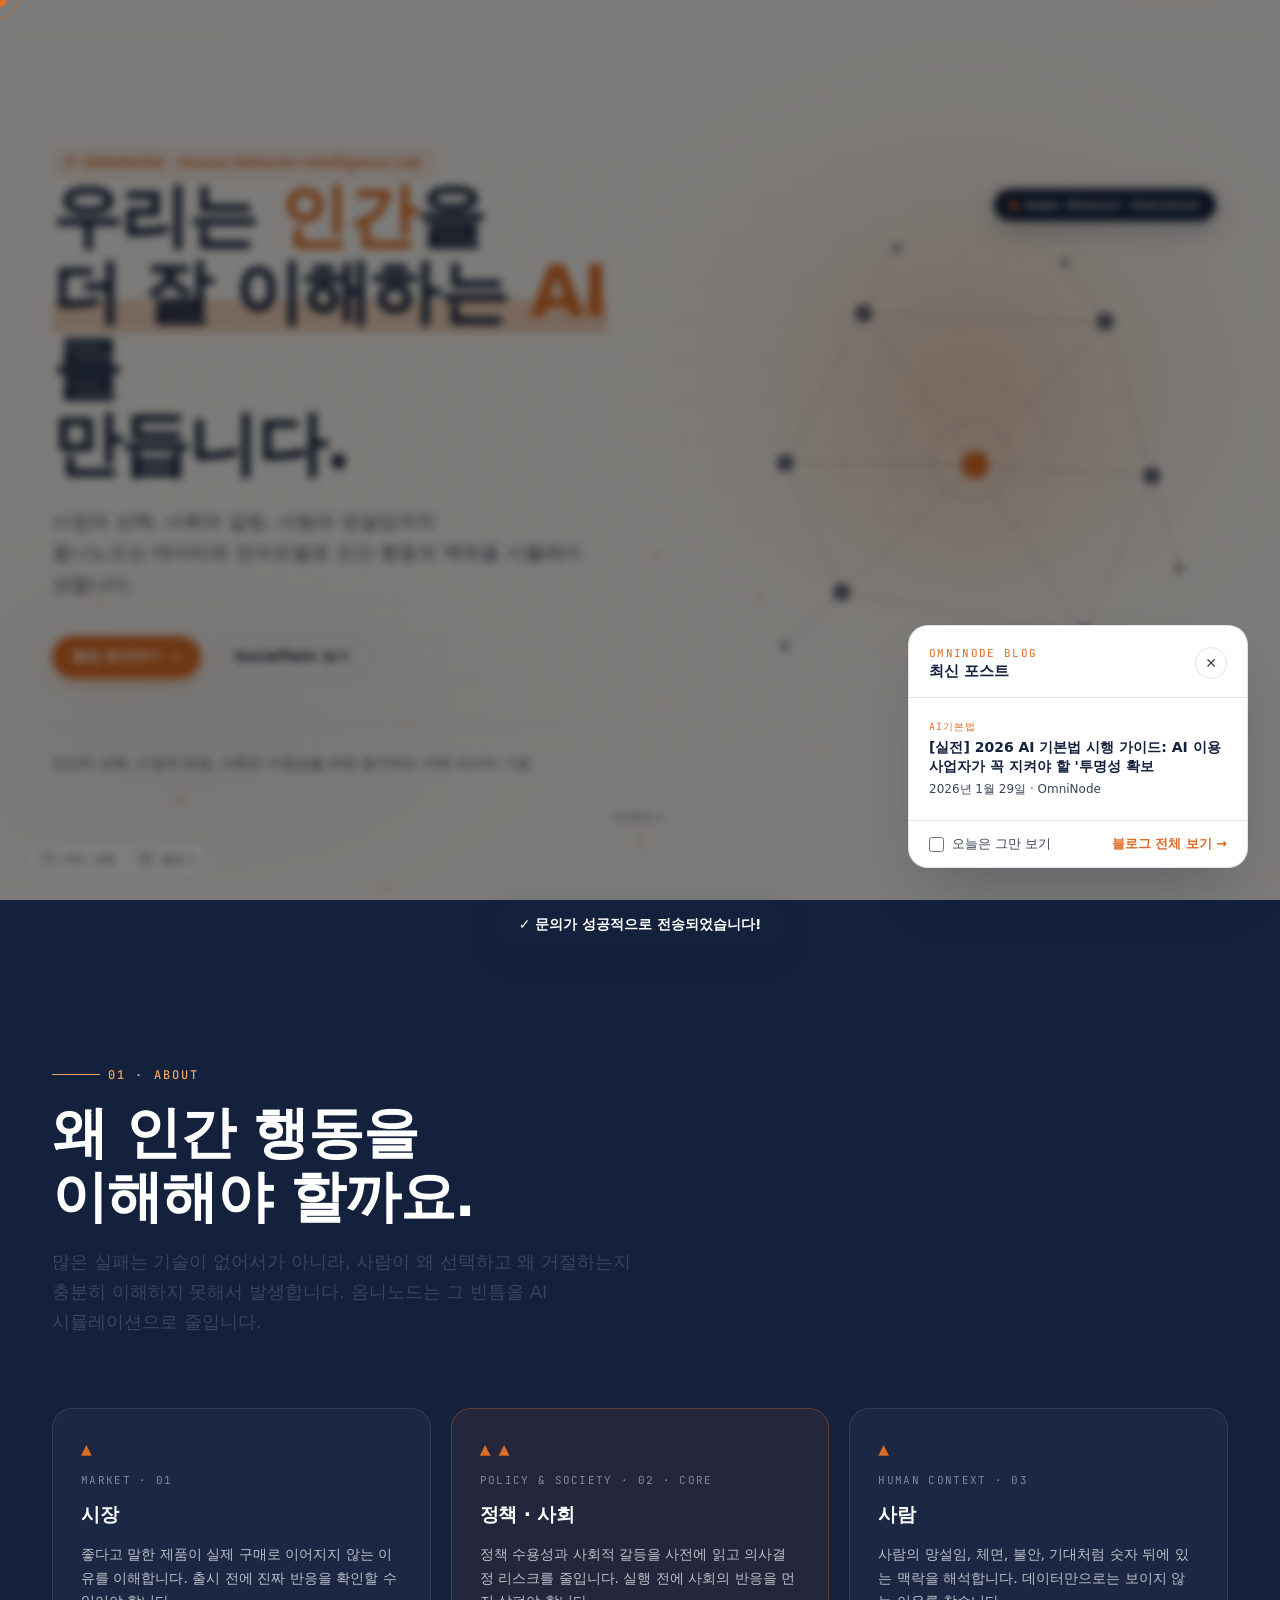
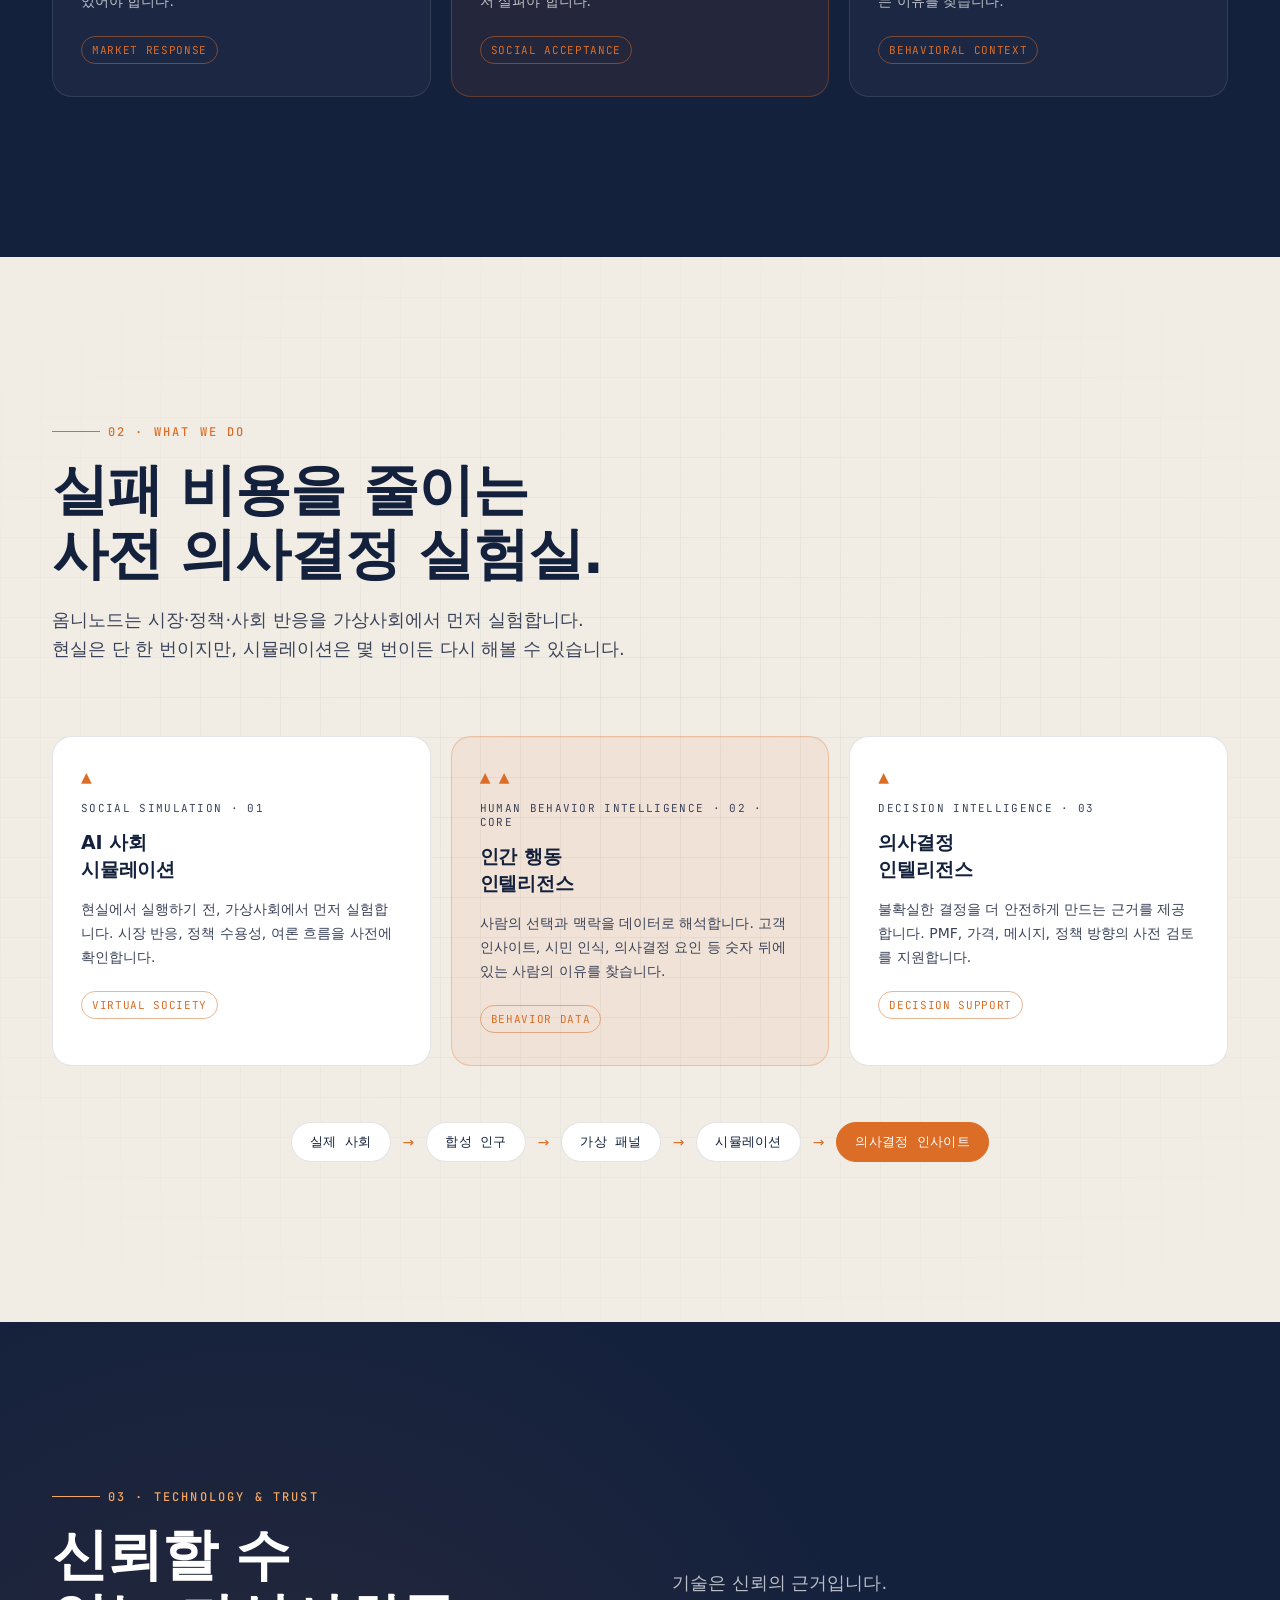
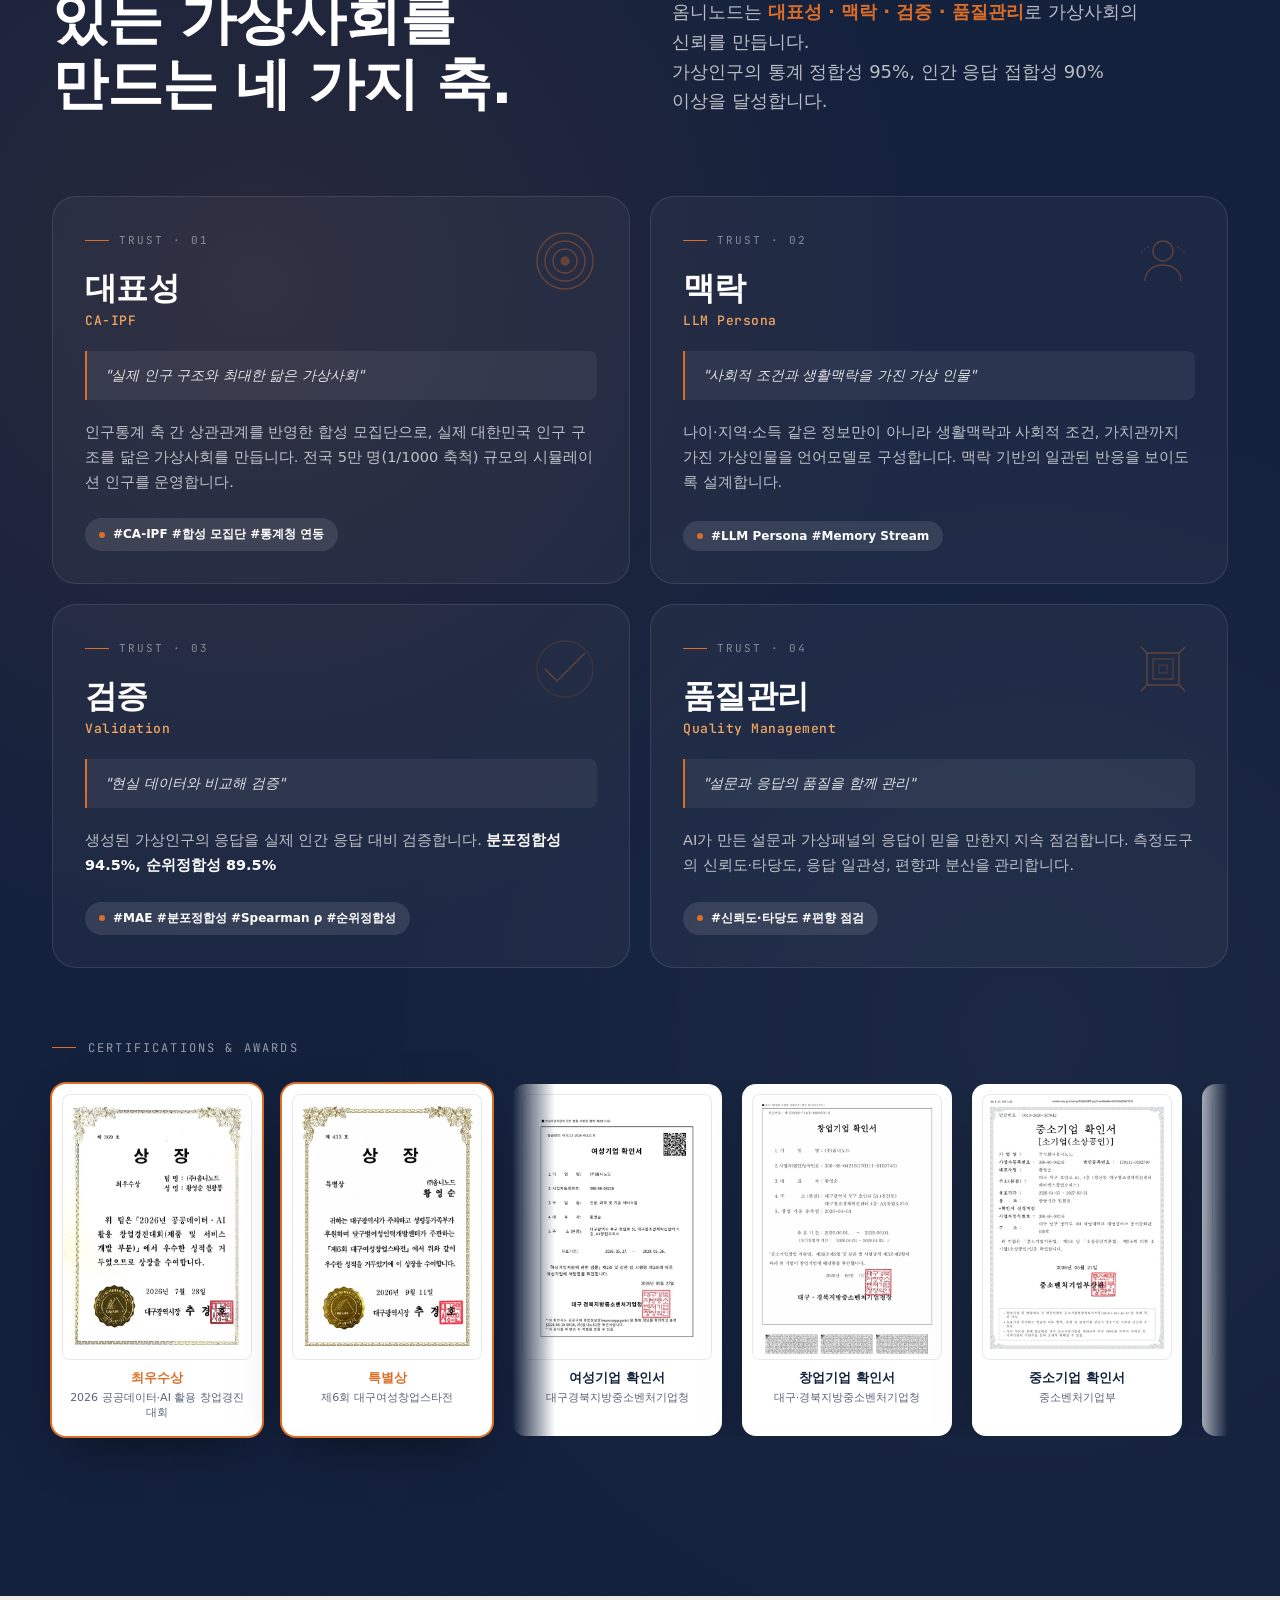
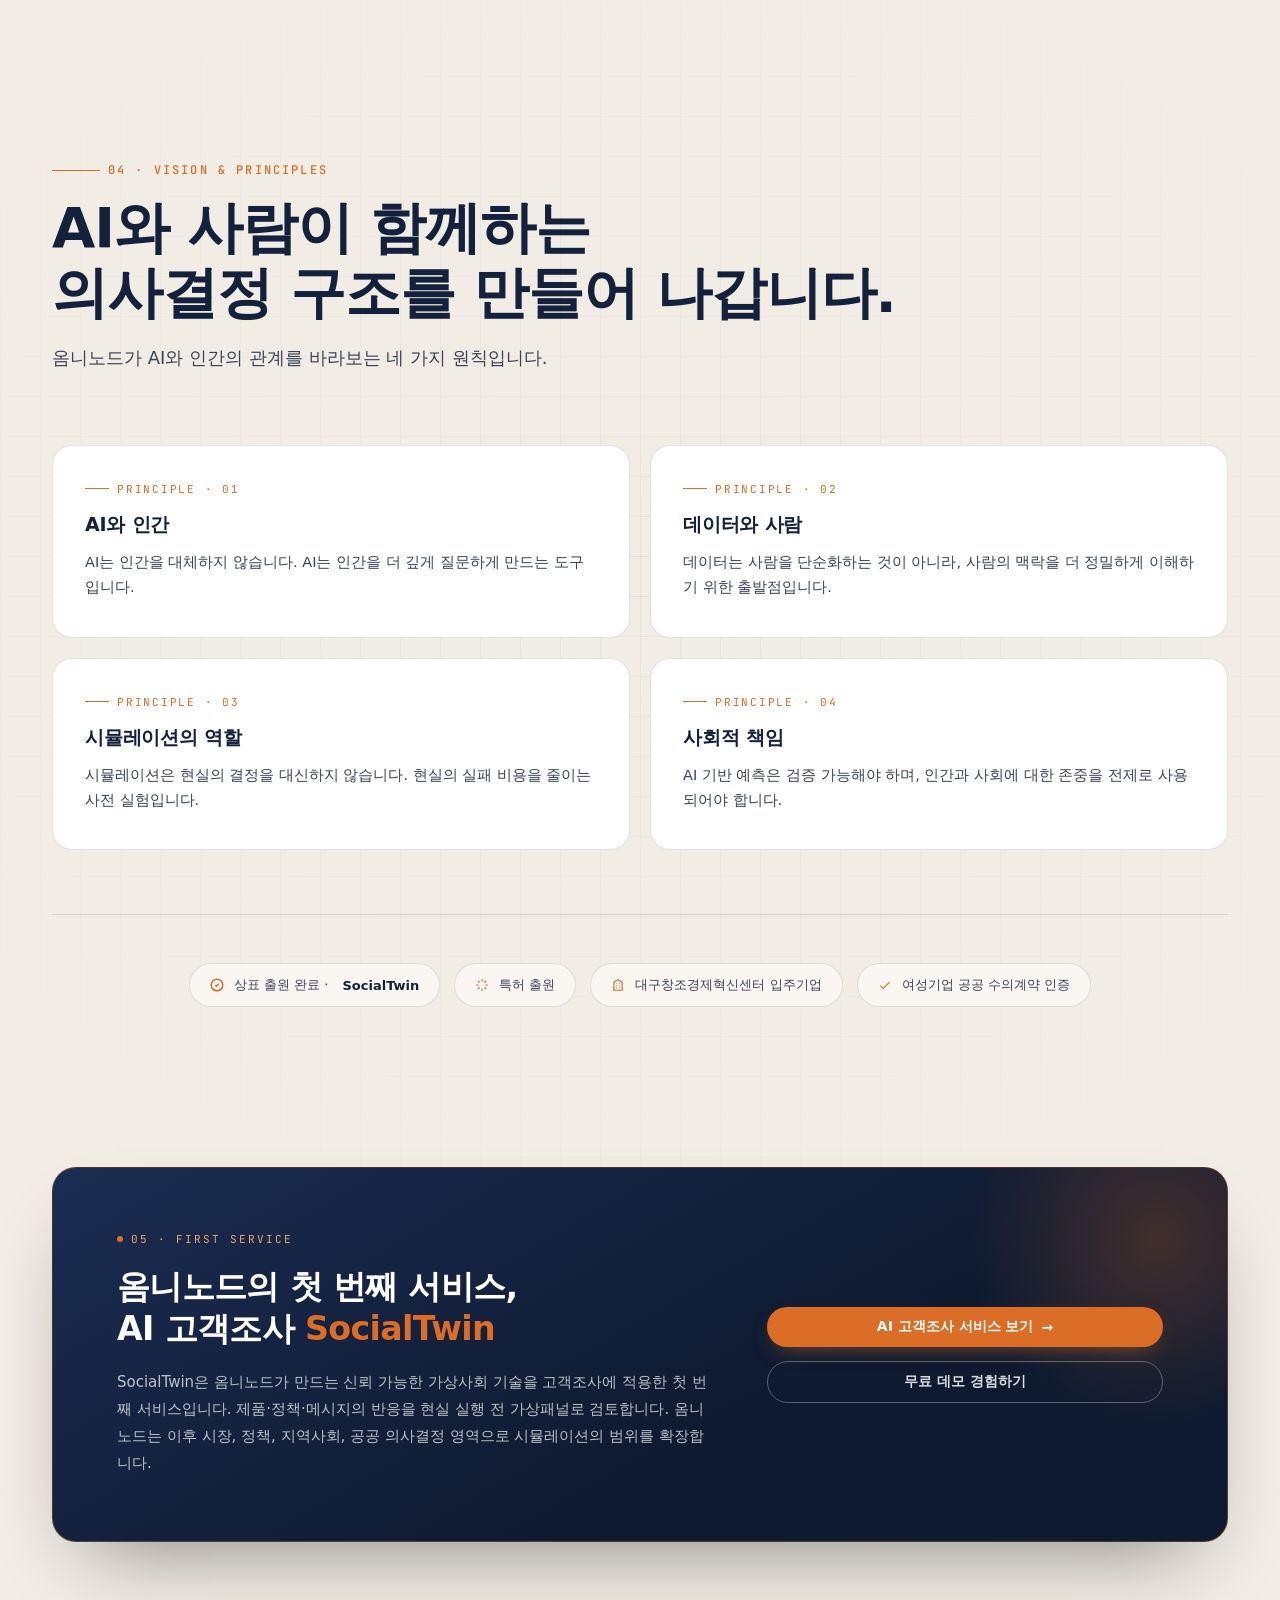
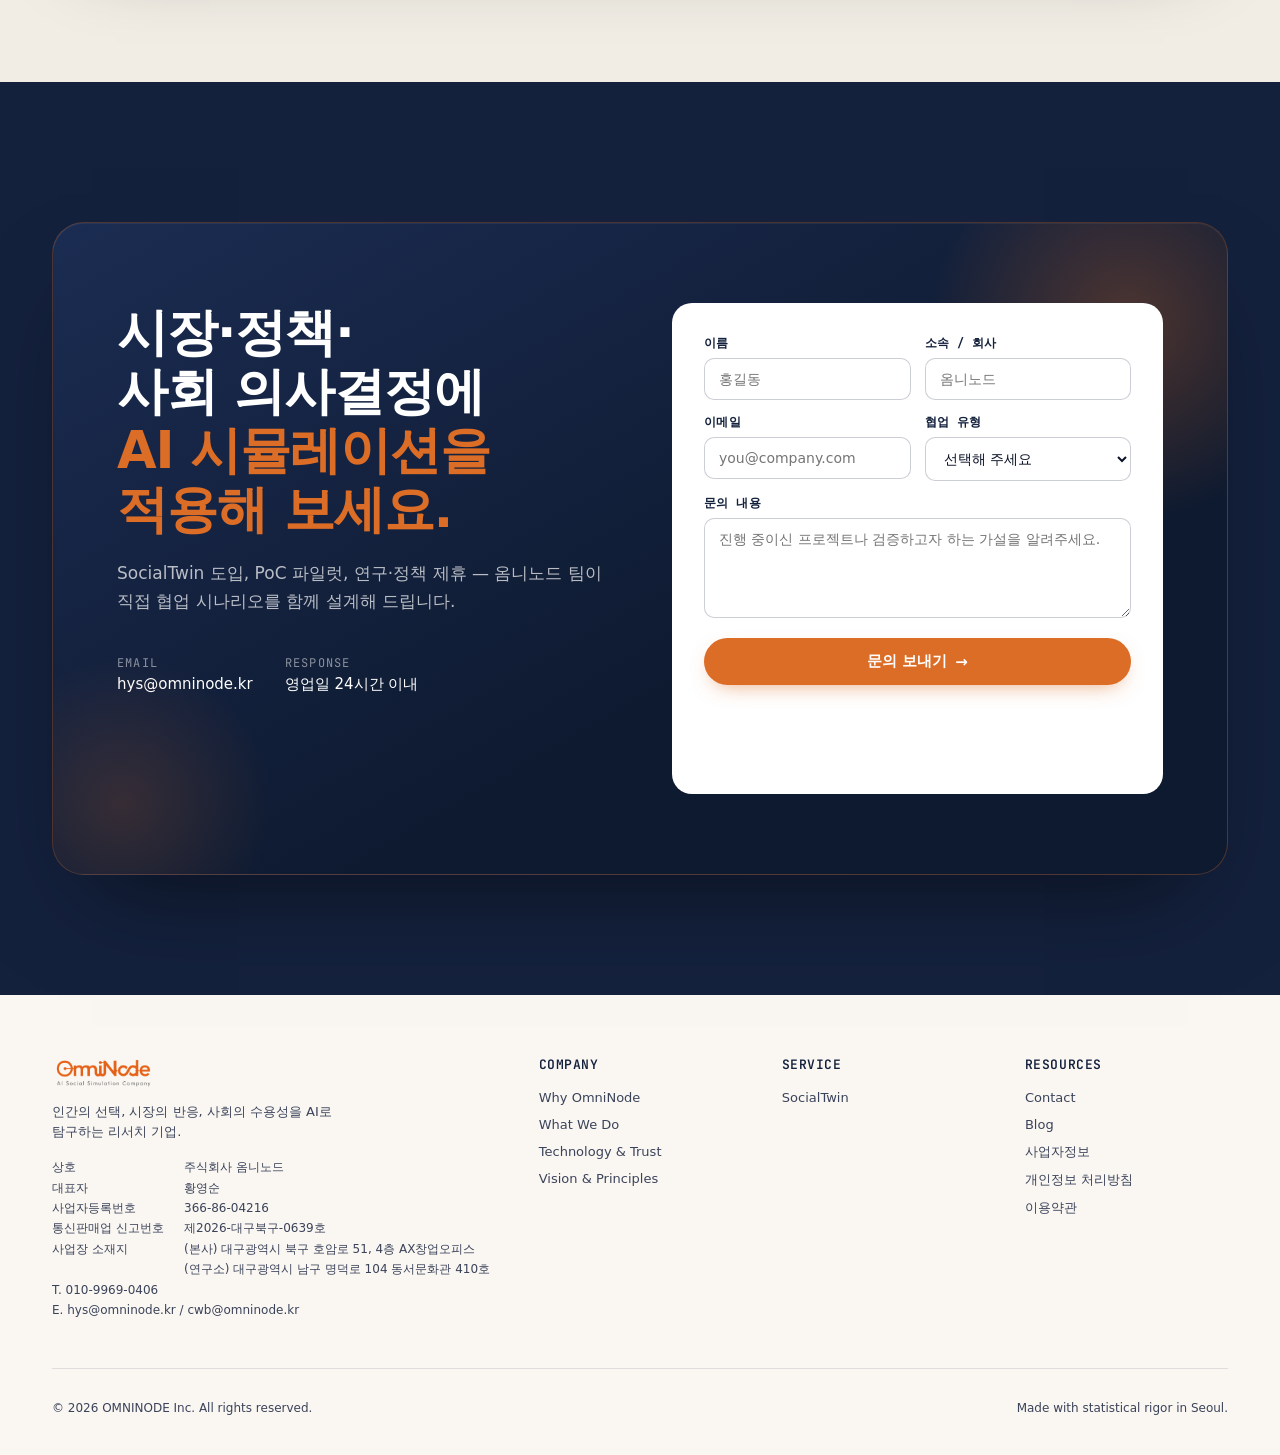
==== commit 59739842: "fix(seo): 검색결과 파비콘 누락 수정 — 정사각형 아이콘 세트 추가 기존 파비콘이 1192x371 가로형 워드마크라 검색엔진이 거부했고, 루트 /favicon.ico도 없어" ====
--- a/index.html
+++ b/index.html
@@ -12,7 +12,10 @@
 </script>
 <meta charset="UTF-8" />
 <meta name="viewport" content="width=device-width, initial-scale=1.0" />
-<link rel="icon" type="image/png" href="이미지/omninode.png" />
+<link rel="icon" href="/favicon.ico" sizes="any" />
+<link rel="icon" type="image/png" sizes="48x48" href="/favicon-48.png" />
+<link rel="icon" type="image/png" sizes="192x192" href="/favicon-192.png" />
+<link rel="apple-touch-icon" sizes="180x180" href="/apple-touch-icon.png" />
 <title>옴니노드 OmniNode | Human Behavior Intelligence Lab</title>
 <meta name="description" content="인간의 선택, 시장의 반응, 사회의 수용성을 AI로 탐구하는 미래 리서치 기업 옴니노드. 데이터와 언어모델로 인간 행동의 맥락을 시뮬레이션합니다." />
 <link rel="preconnect" href="https://cdn.jsdelivr.net" crossorigin />
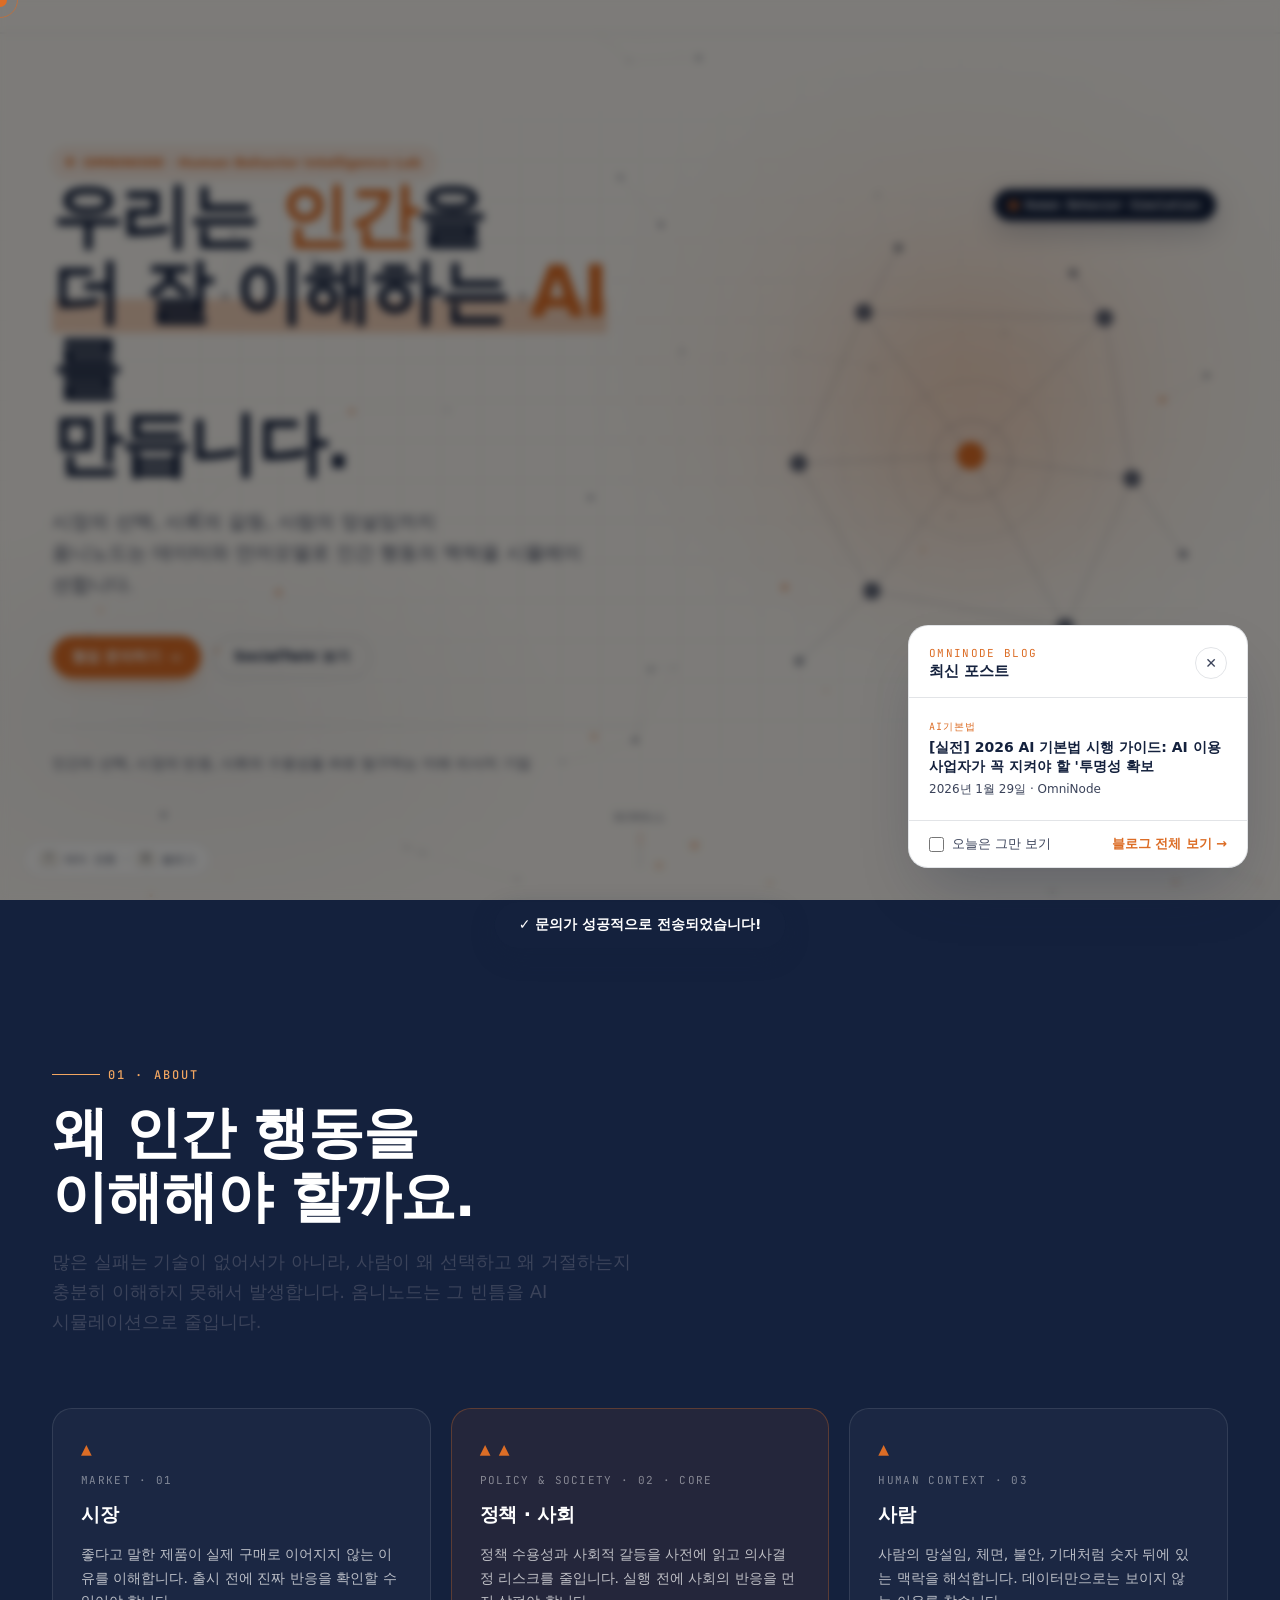
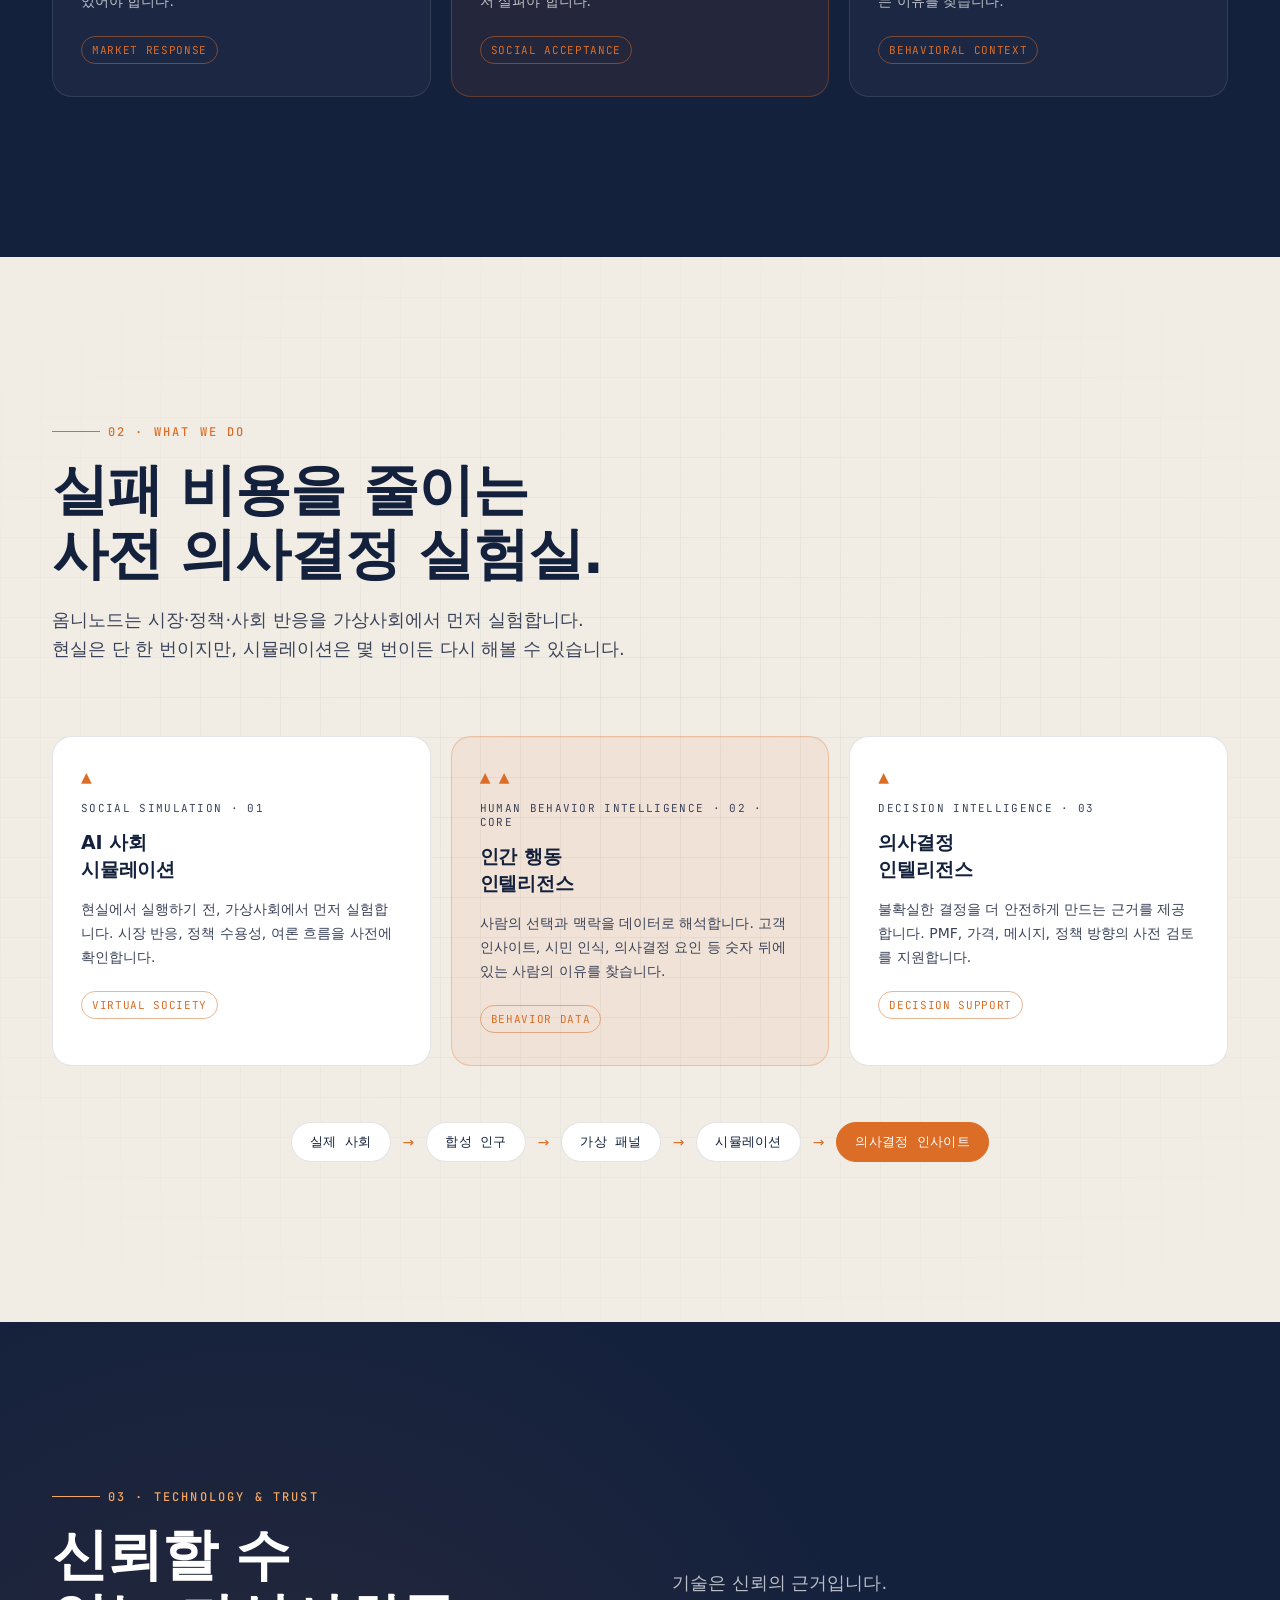
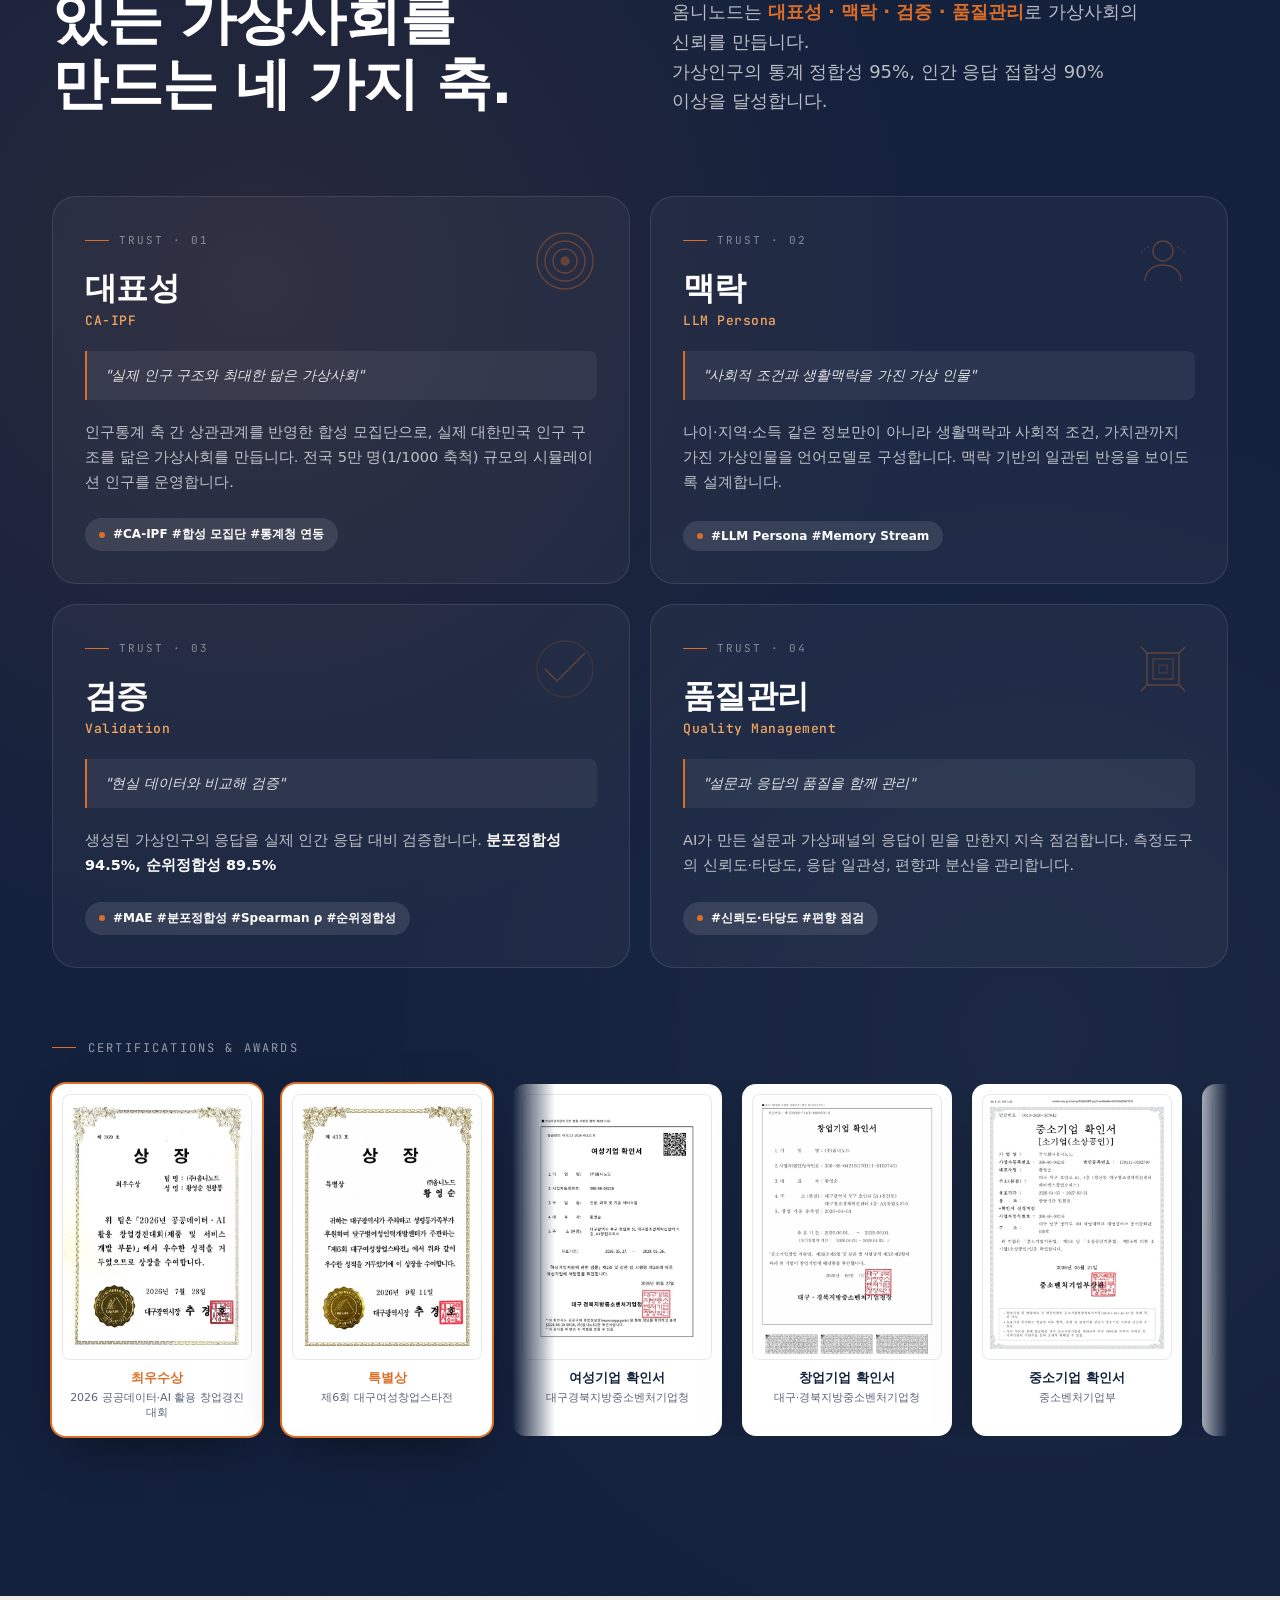
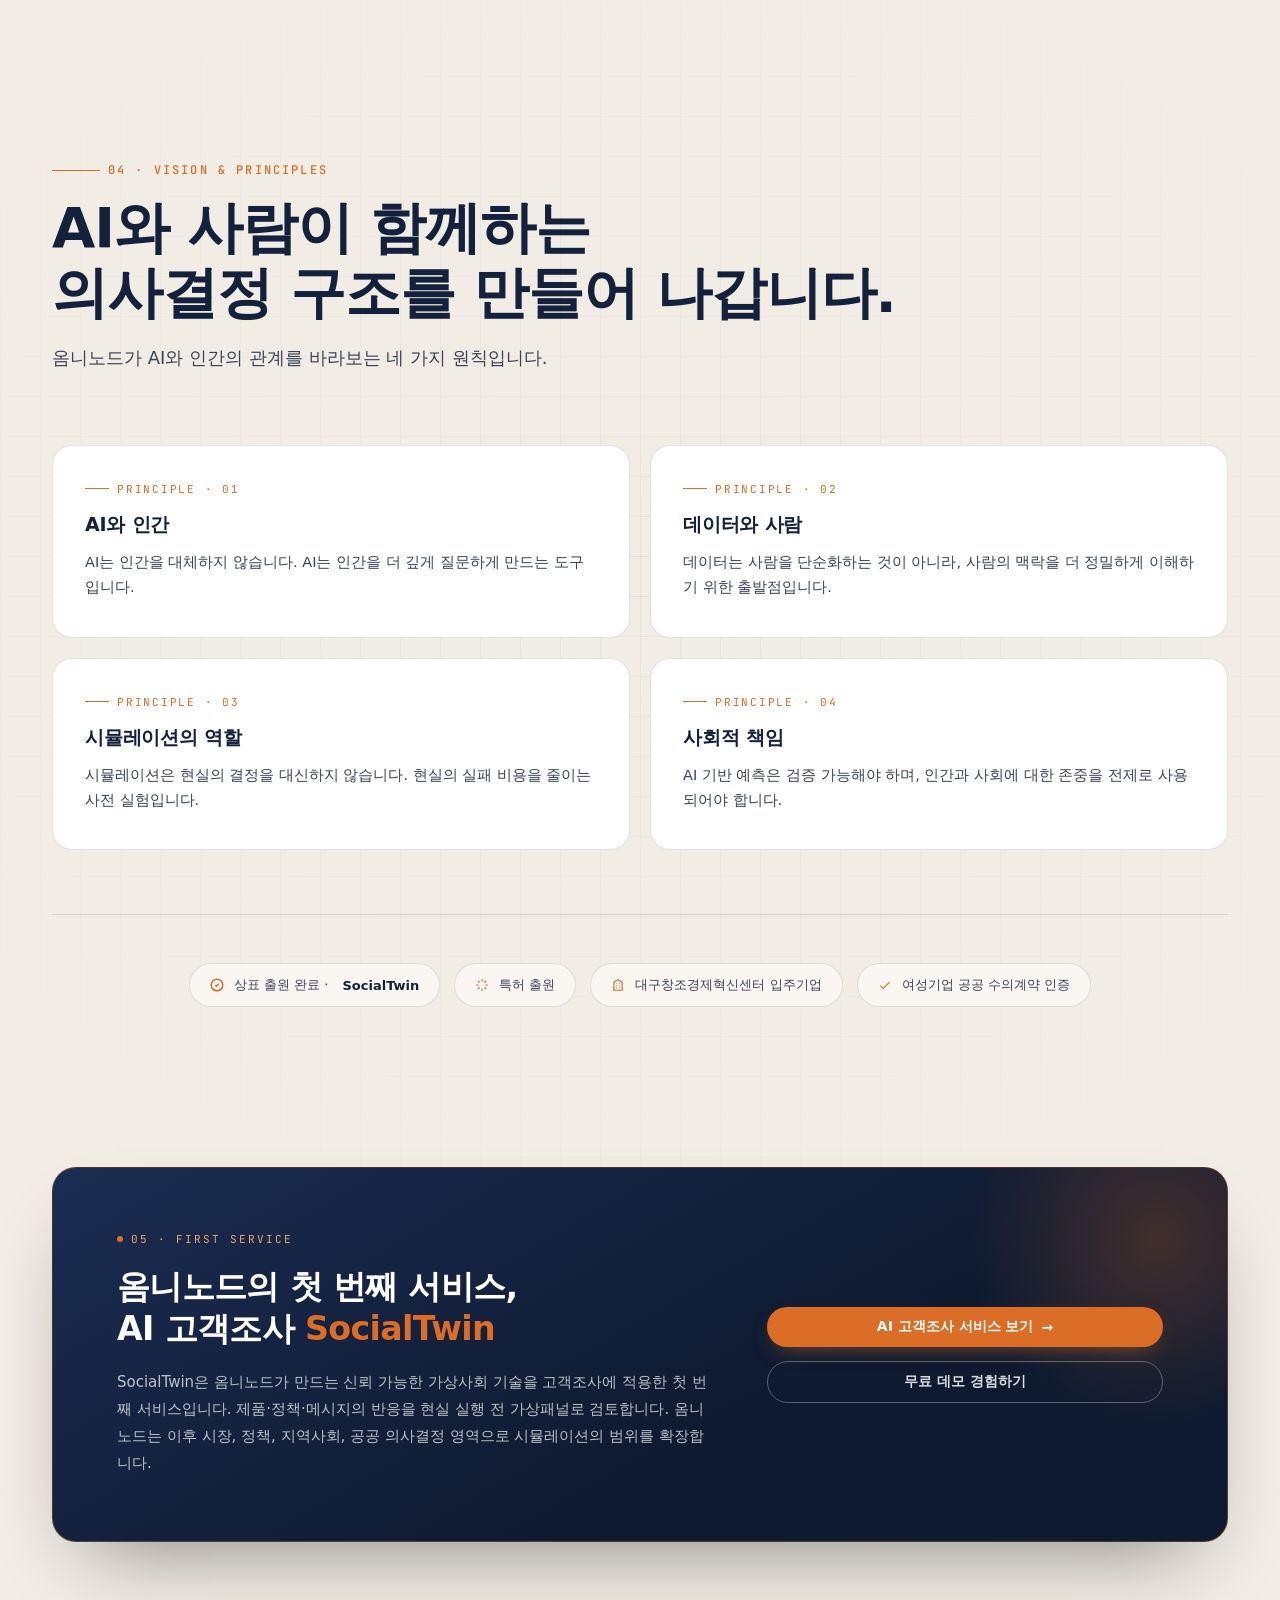
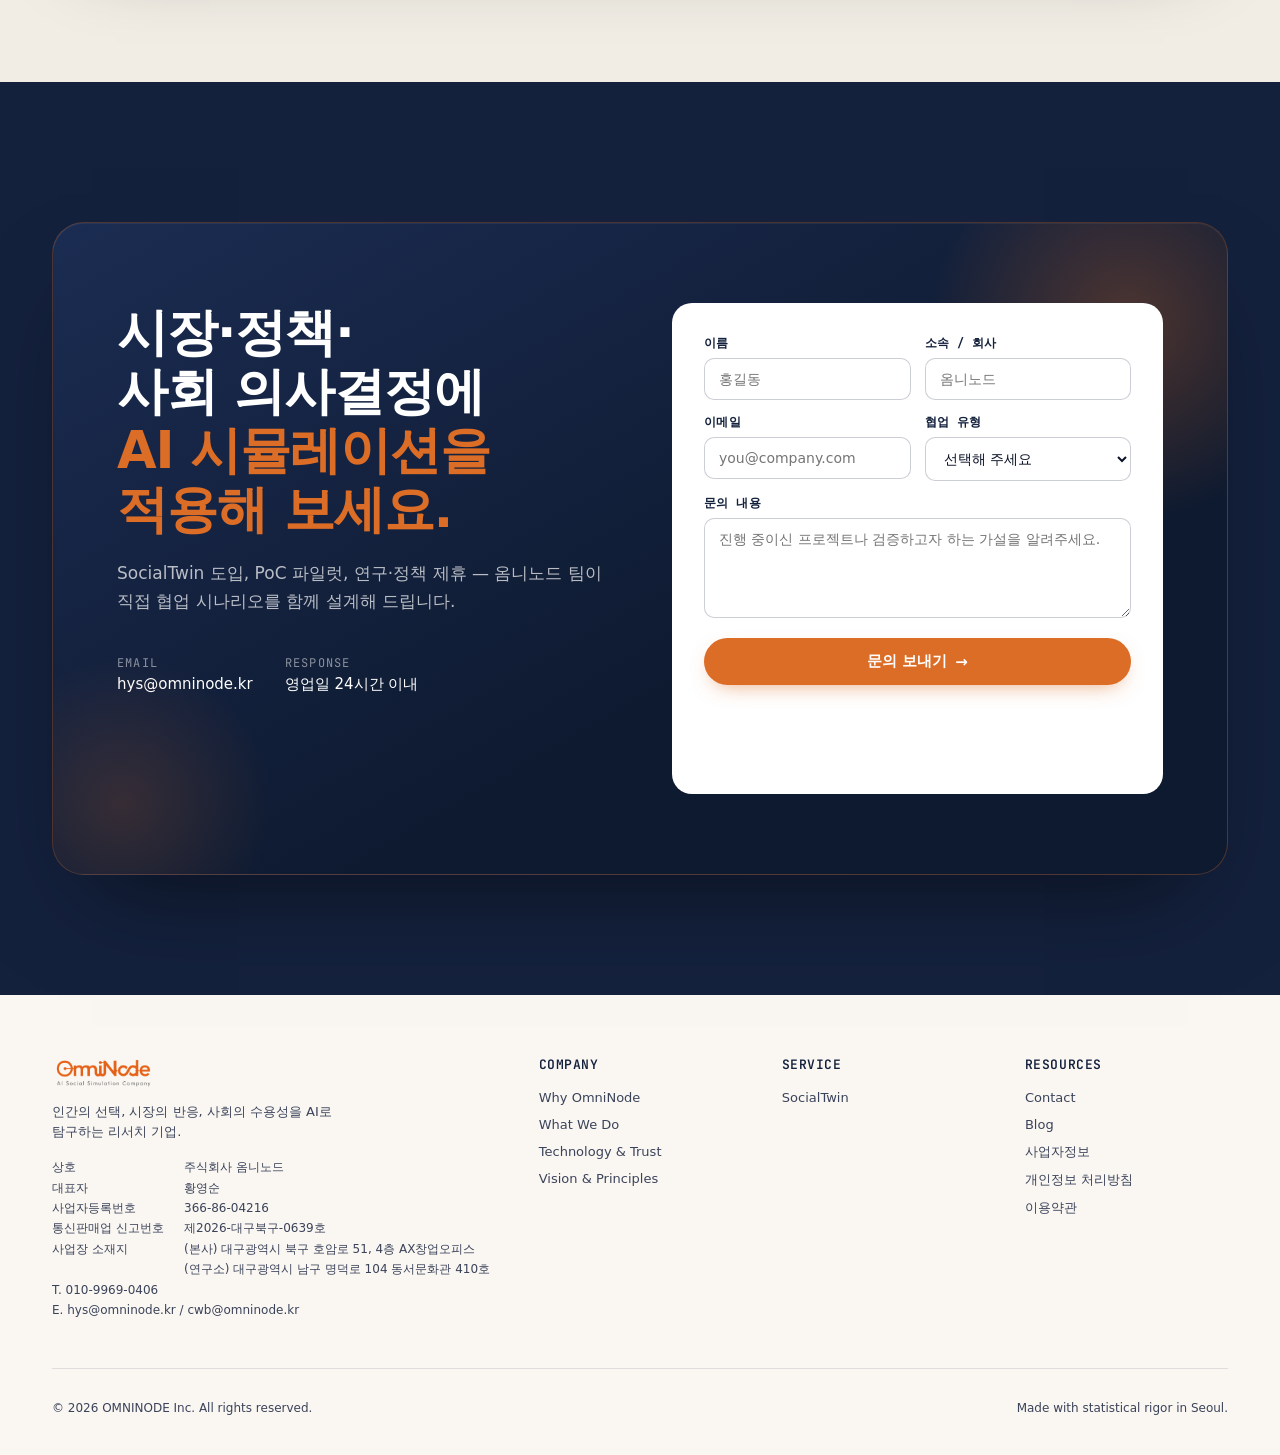
==== commit 3c02f8cc: "chore(seo): 네이버 서치어드바이저 사이트 소유확인 메타 태그 추가 Co-Authored-By: Claude Opus 5 (1M context) <noreply@anthro" ====
--- a/index.html
+++ b/index.html
@@ -12,6 +12,7 @@
 </script>
 <meta charset="UTF-8" />
 <meta name="viewport" content="width=device-width, initial-scale=1.0" />
+<meta name="naver-site-verification" content="79eb2e777cb372b56c9dd1ea676e24f96edfbc06" />
 <link rel="icon" href="/favicon.ico" sizes="any" />
 <link rel="icon" type="image/png" sizes="48x48" href="/favicon-48.png" />
 <link rel="icon" type="image/png" sizes="192x192" href="/favicon-192.png" />
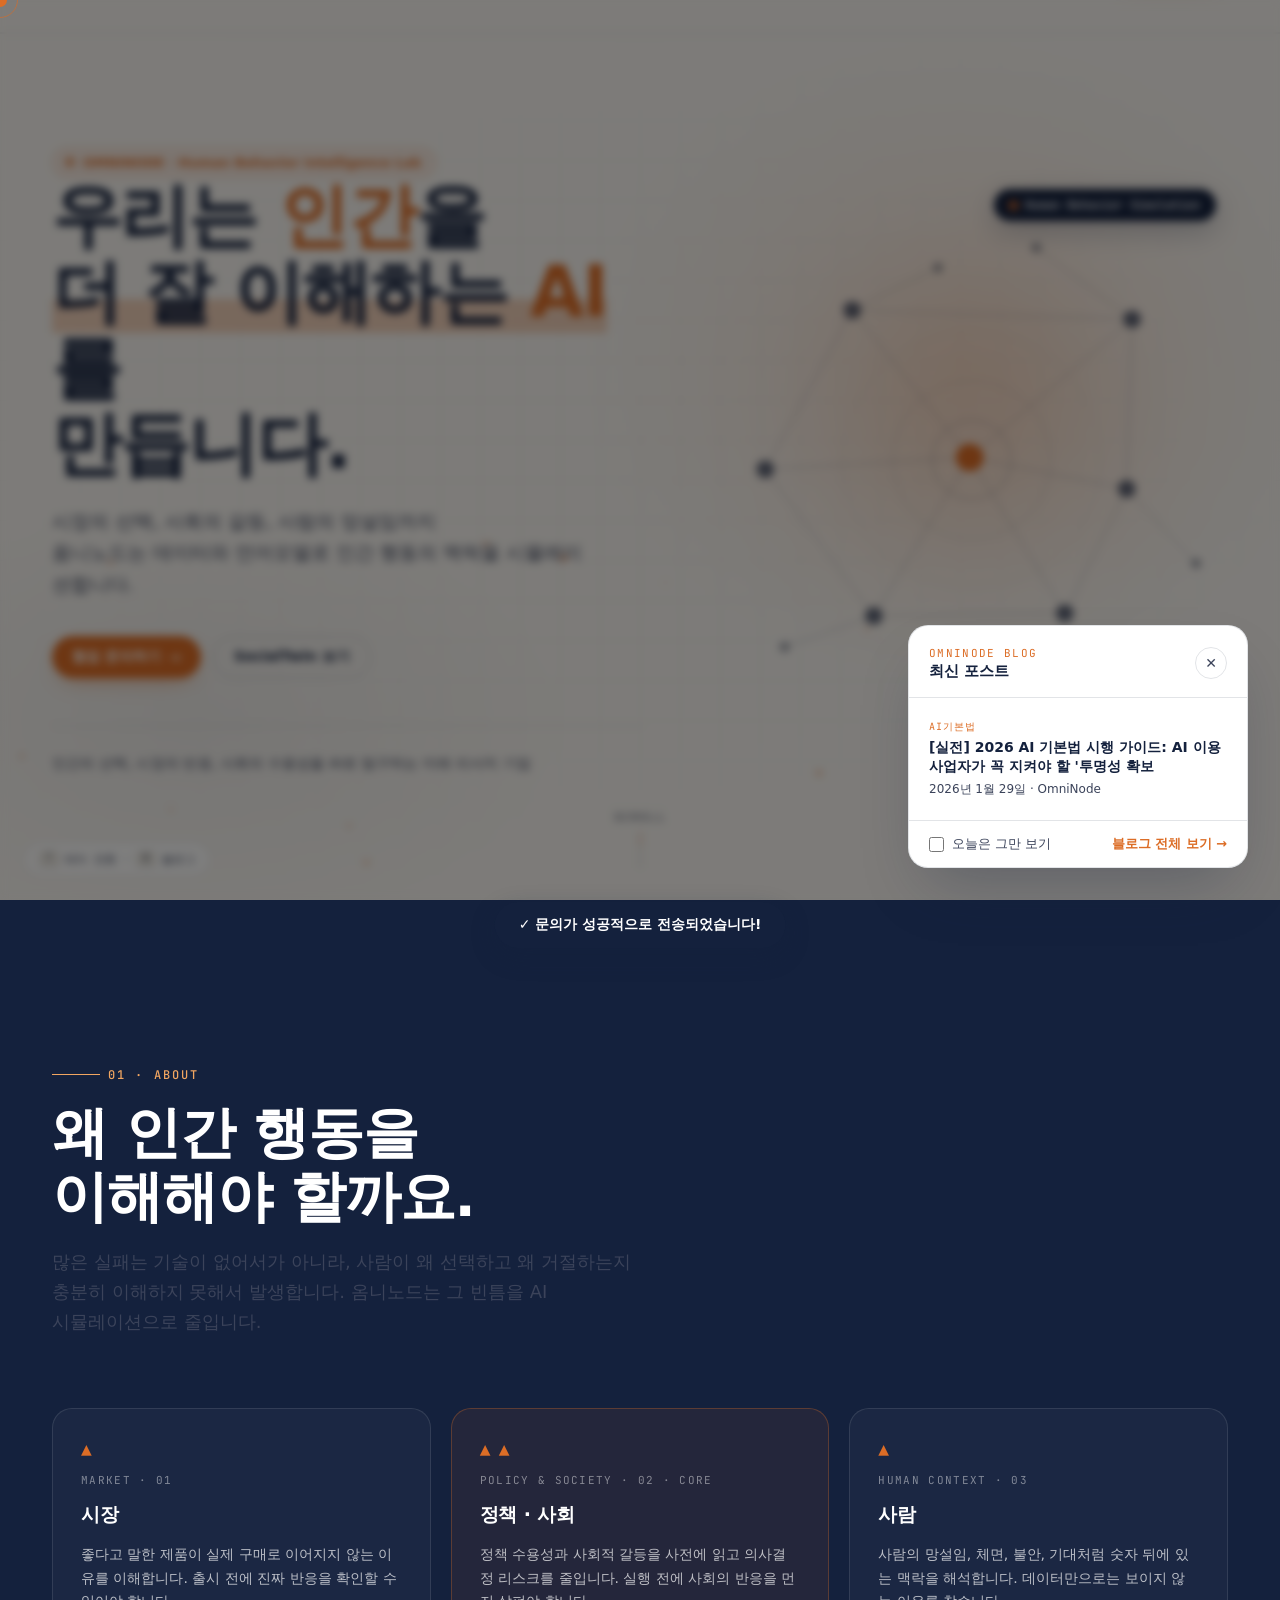
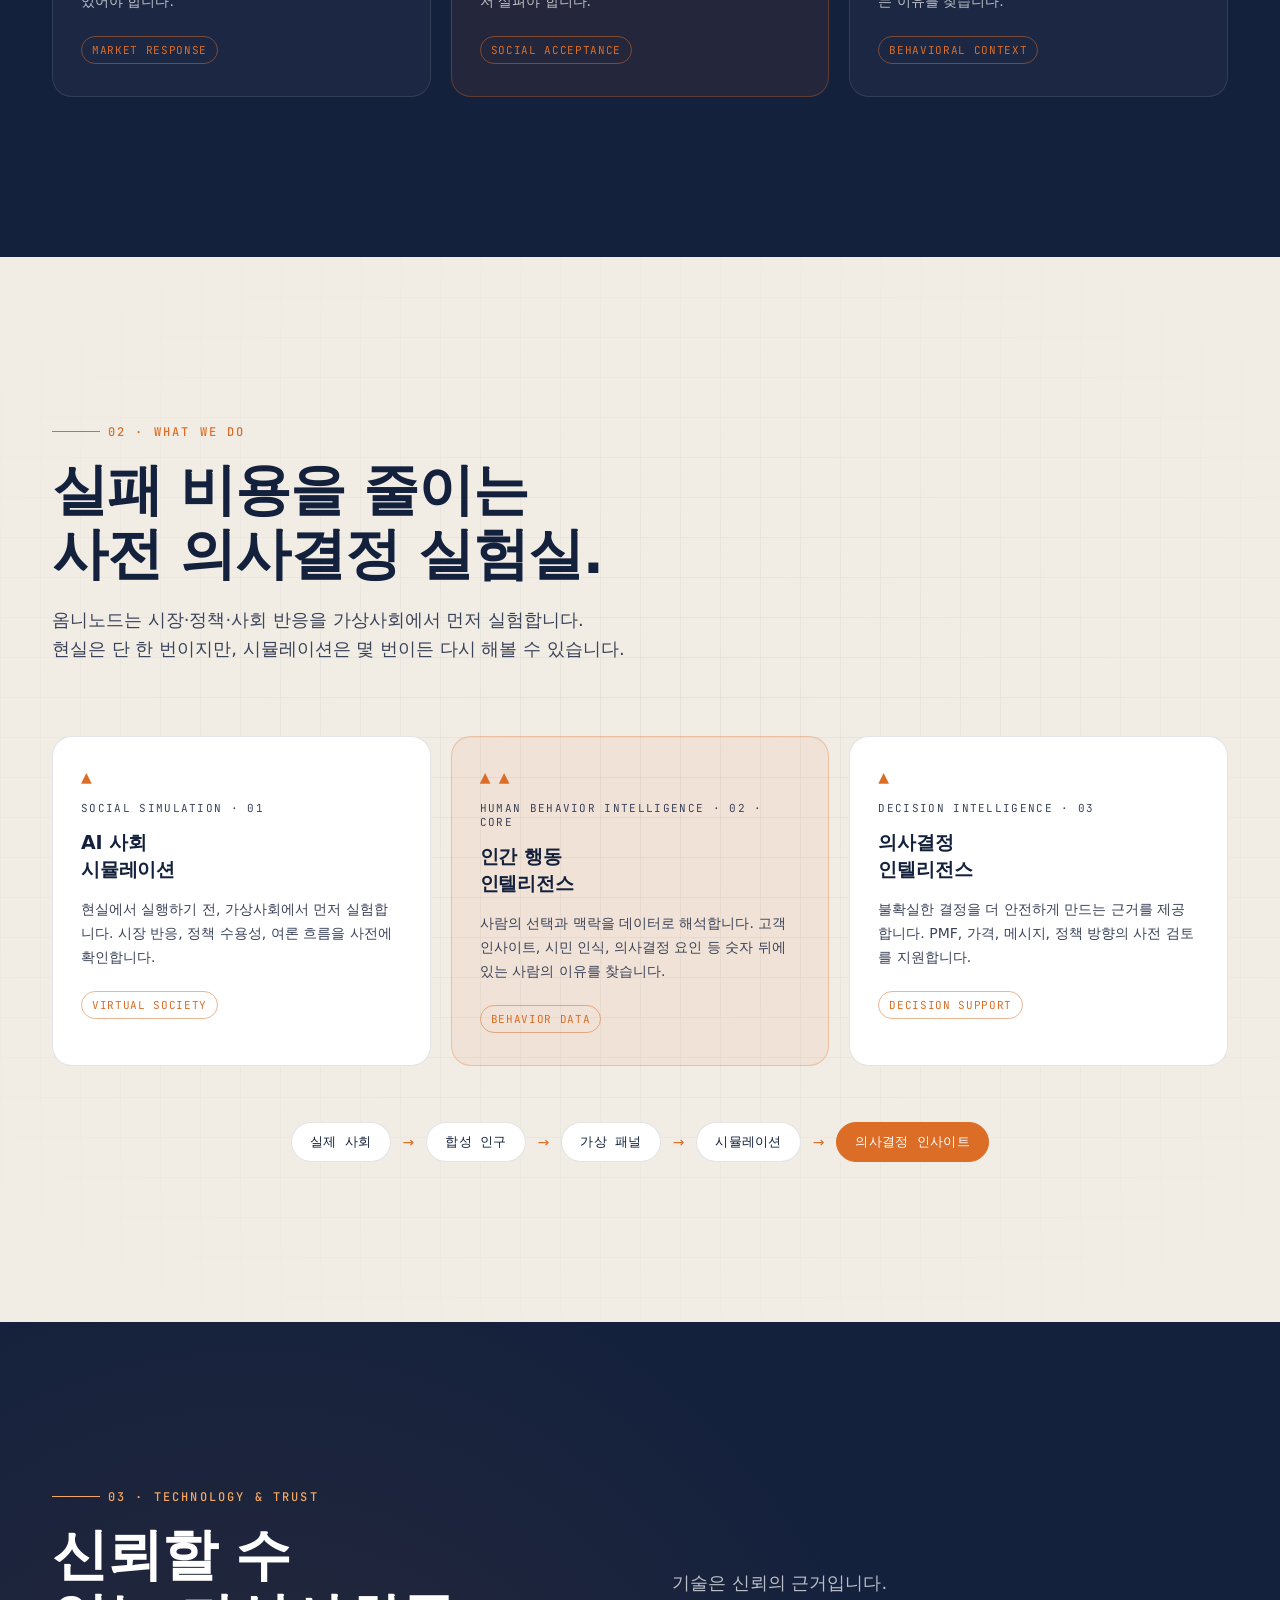
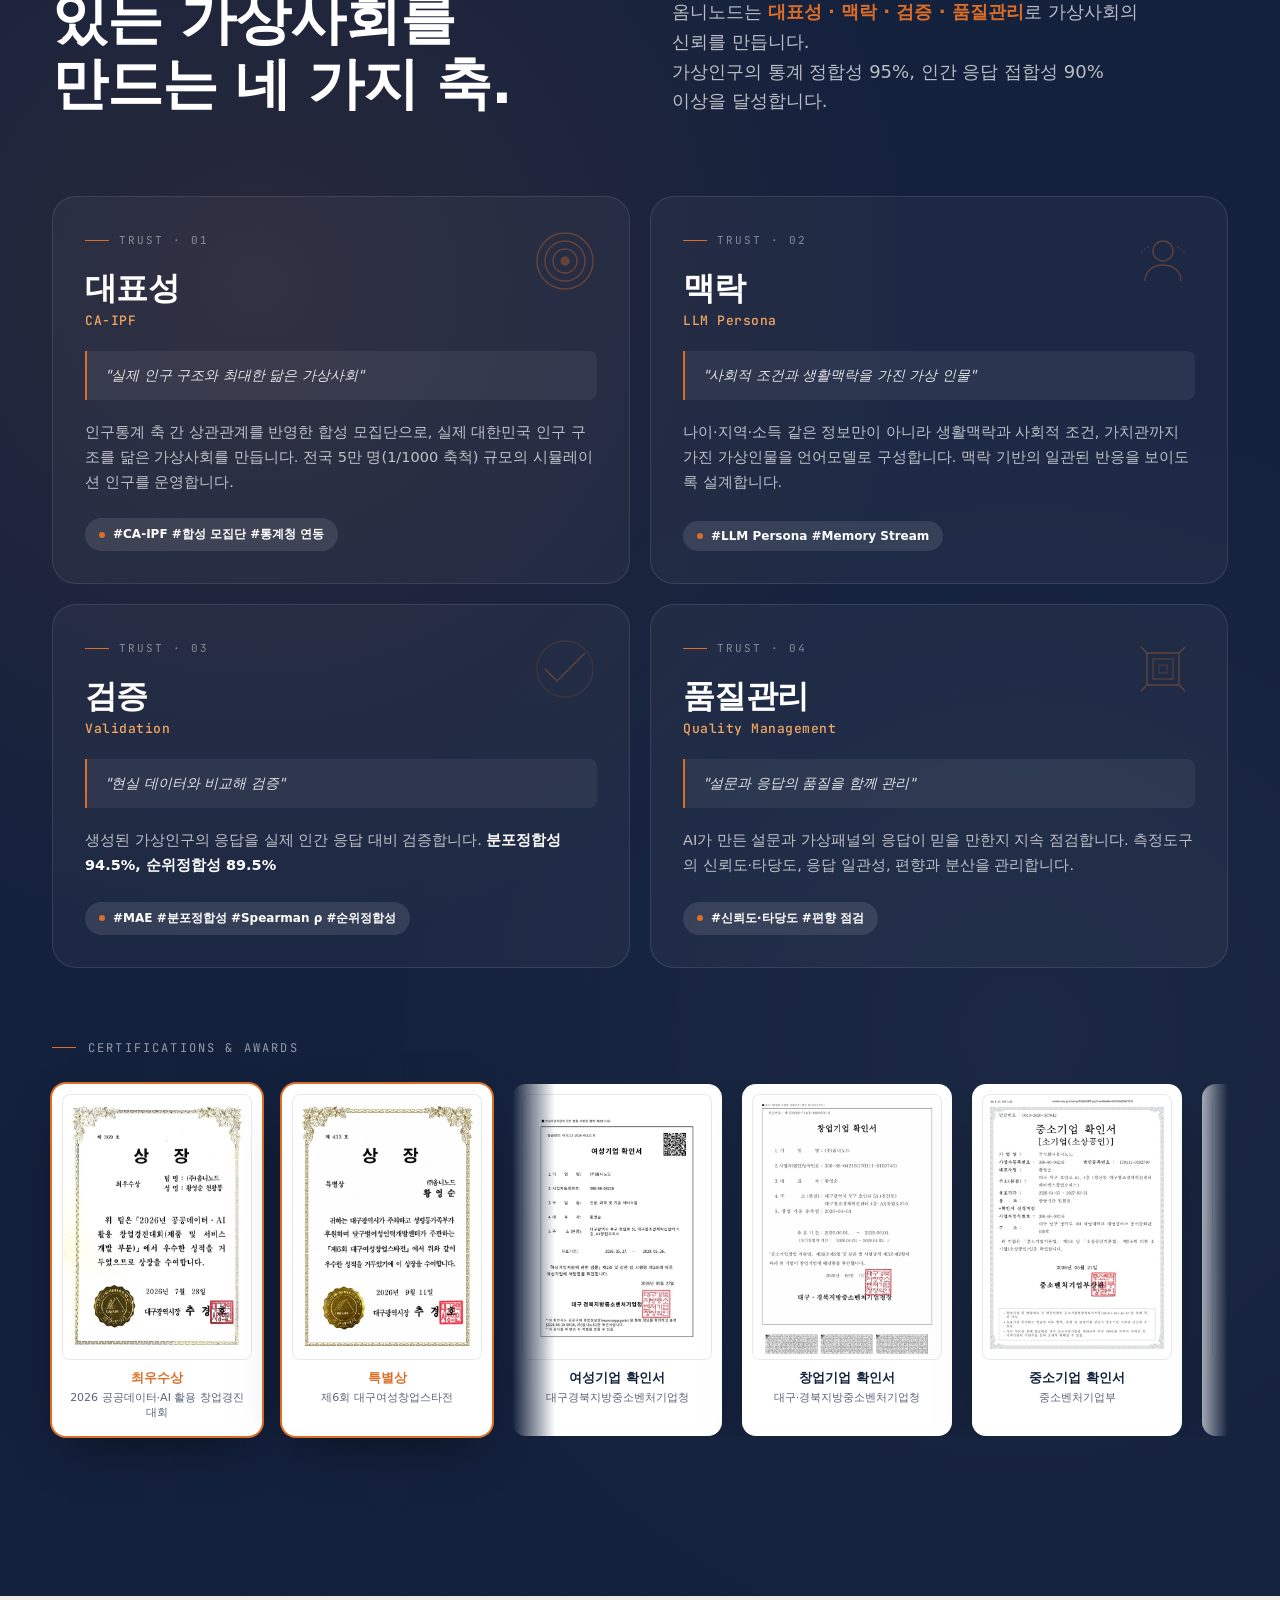
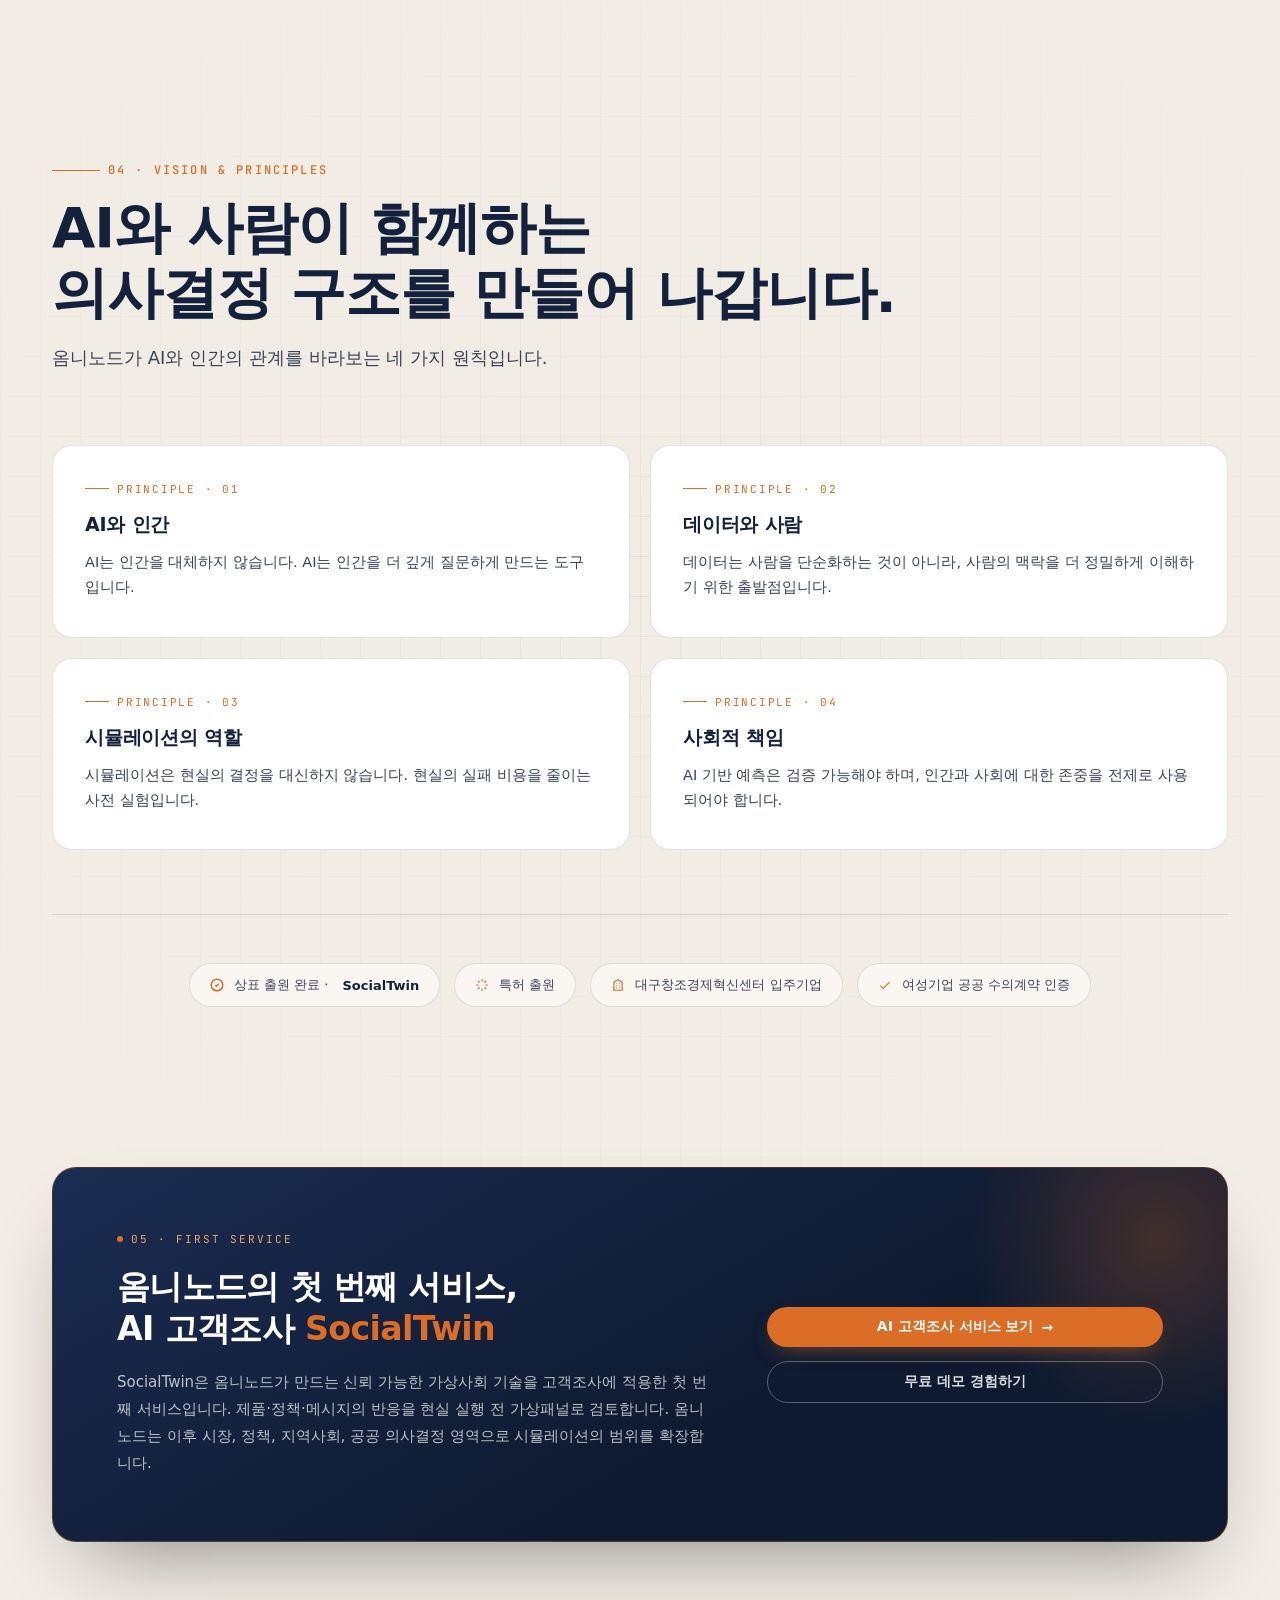
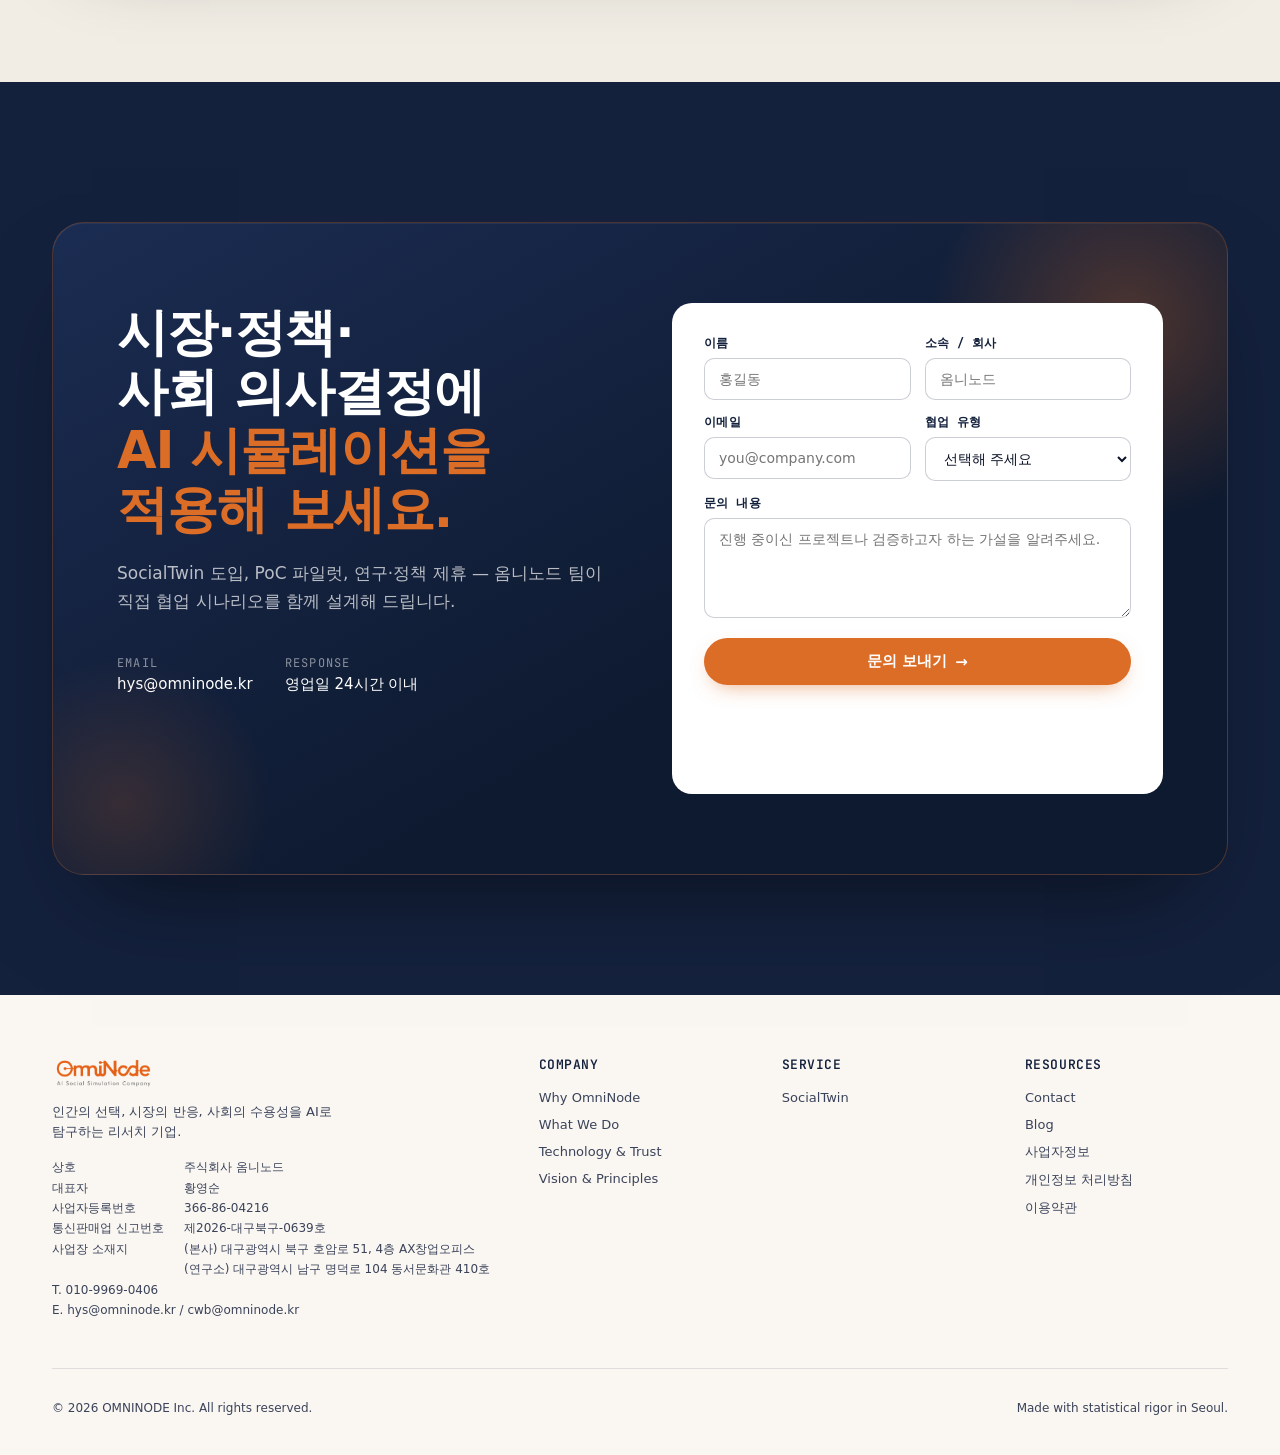
==== commit e9876ef7: "fix(og): 링크 미리보기에서 로고가 잘리던 문제 — OG 태그 전면 추가 OG 태그가 한 개도 없어서 카톡이 페이지에서 임의로 이미지를 주워왔다. 그게 네비게이션 로고(이미지" ====
--- a/index.html
+++ b/index.html
@@ -19,6 +19,29 @@
 <link rel="apple-touch-icon" sizes="180x180" href="/apple-touch-icon.png" />
 <title>옴니노드 OmniNode | Human Behavior Intelligence Lab</title>
 <meta name="description" content="인간의 선택, 시장의 반응, 사회의 수용성을 AI로 탐구하는 미래 리서치 기업 옴니노드. 데이터와 언어모델로 인간 행동의 맥락을 시뮬레이션합니다." />
+<link rel="canonical" href="https://www.omninode.kr/" />
+
+<!-- Open Graph — 카톡·스레드·페북·슬랙 링크 미리보기.
+     미리보기 박스(약 2:1)는 이미지를 cover로 잘라내므로, 로고 원본
+     (이미지/omninode.png, 1192x371 = 3.2:1)을 그대로 쓰면 좌우가 잘린다.
+     og:image는 1200x630(1.91:1) 불투명 카드 /og-image.png 로 고정할 것.
+     경로는 반드시 ASCII 절대 URL — 한글 폴더(이미지/)는 크롤러가 놓친다. -->
+<meta property="og:type" content="website" />
+<meta property="og:site_name" content="옴니노드 OmniNode" />
+<meta property="og:url" content="https://www.omninode.kr/" />
+<meta property="og:title" content="옴니노드 OmniNode | Human Behavior Intelligence Lab" />
+<meta property="og:description" content="인간의 선택, 시장의 반응, 사회의 수용성을 AI로 탐구하는 미래 리서치 기업 옴니노드. 데이터와 언어모델로 인간 행동의 맥락을 시뮬레이션합니다." />
+<meta property="og:image" content="https://www.omninode.kr/og-image.png" />
+<meta property="og:image:type" content="image/png" />
+<meta property="og:image:width" content="1200" />
+<meta property="og:image:height" content="630" />
+<meta property="og:image:alt" content="옴니노드 OmniNode — AI Social Simulation Company" />
+<meta property="og:locale" content="ko_KR" />
+
+<meta name="twitter:card" content="summary_large_image" />
+<meta name="twitter:title" content="옴니노드 OmniNode | Human Behavior Intelligence Lab" />
+<meta name="twitter:description" content="인간의 선택, 시장의 반응, 사회의 수용성을 AI로 탐구하는 미래 리서치 기업 옴니노드. 데이터와 언어모델로 인간 행동의 맥락을 시뮬레이션합니다." />
+<meta name="twitter:image" content="https://www.omninode.kr/og-image.png" />
 <link rel="preconnect" href="https://cdn.jsdelivr.net" crossorigin />
 <link rel="stylesheet" href="https://cdn.jsdelivr.net/gh/orioncactus/pretendard@v1.3.9/dist/web/static/pretendard.min.css" />
 <link rel="preconnect" href="https://fonts.googleapis.com" />
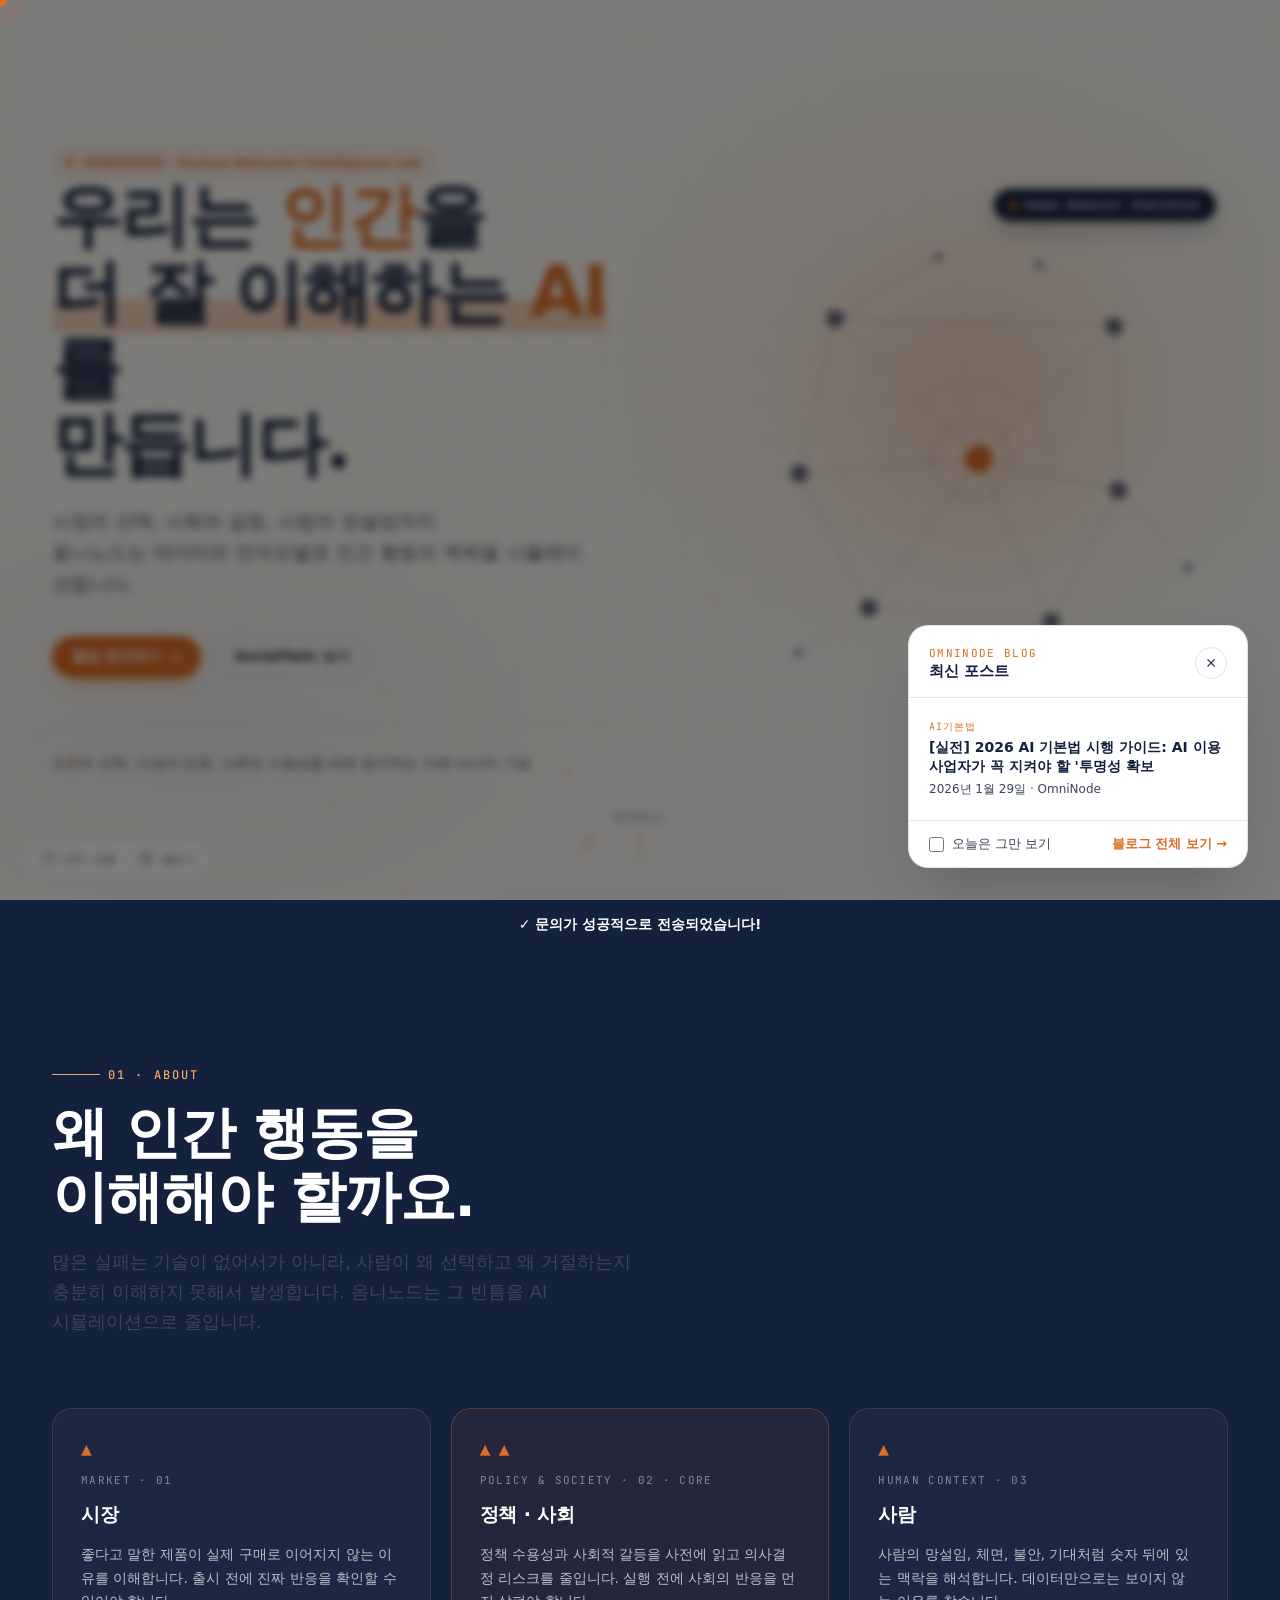
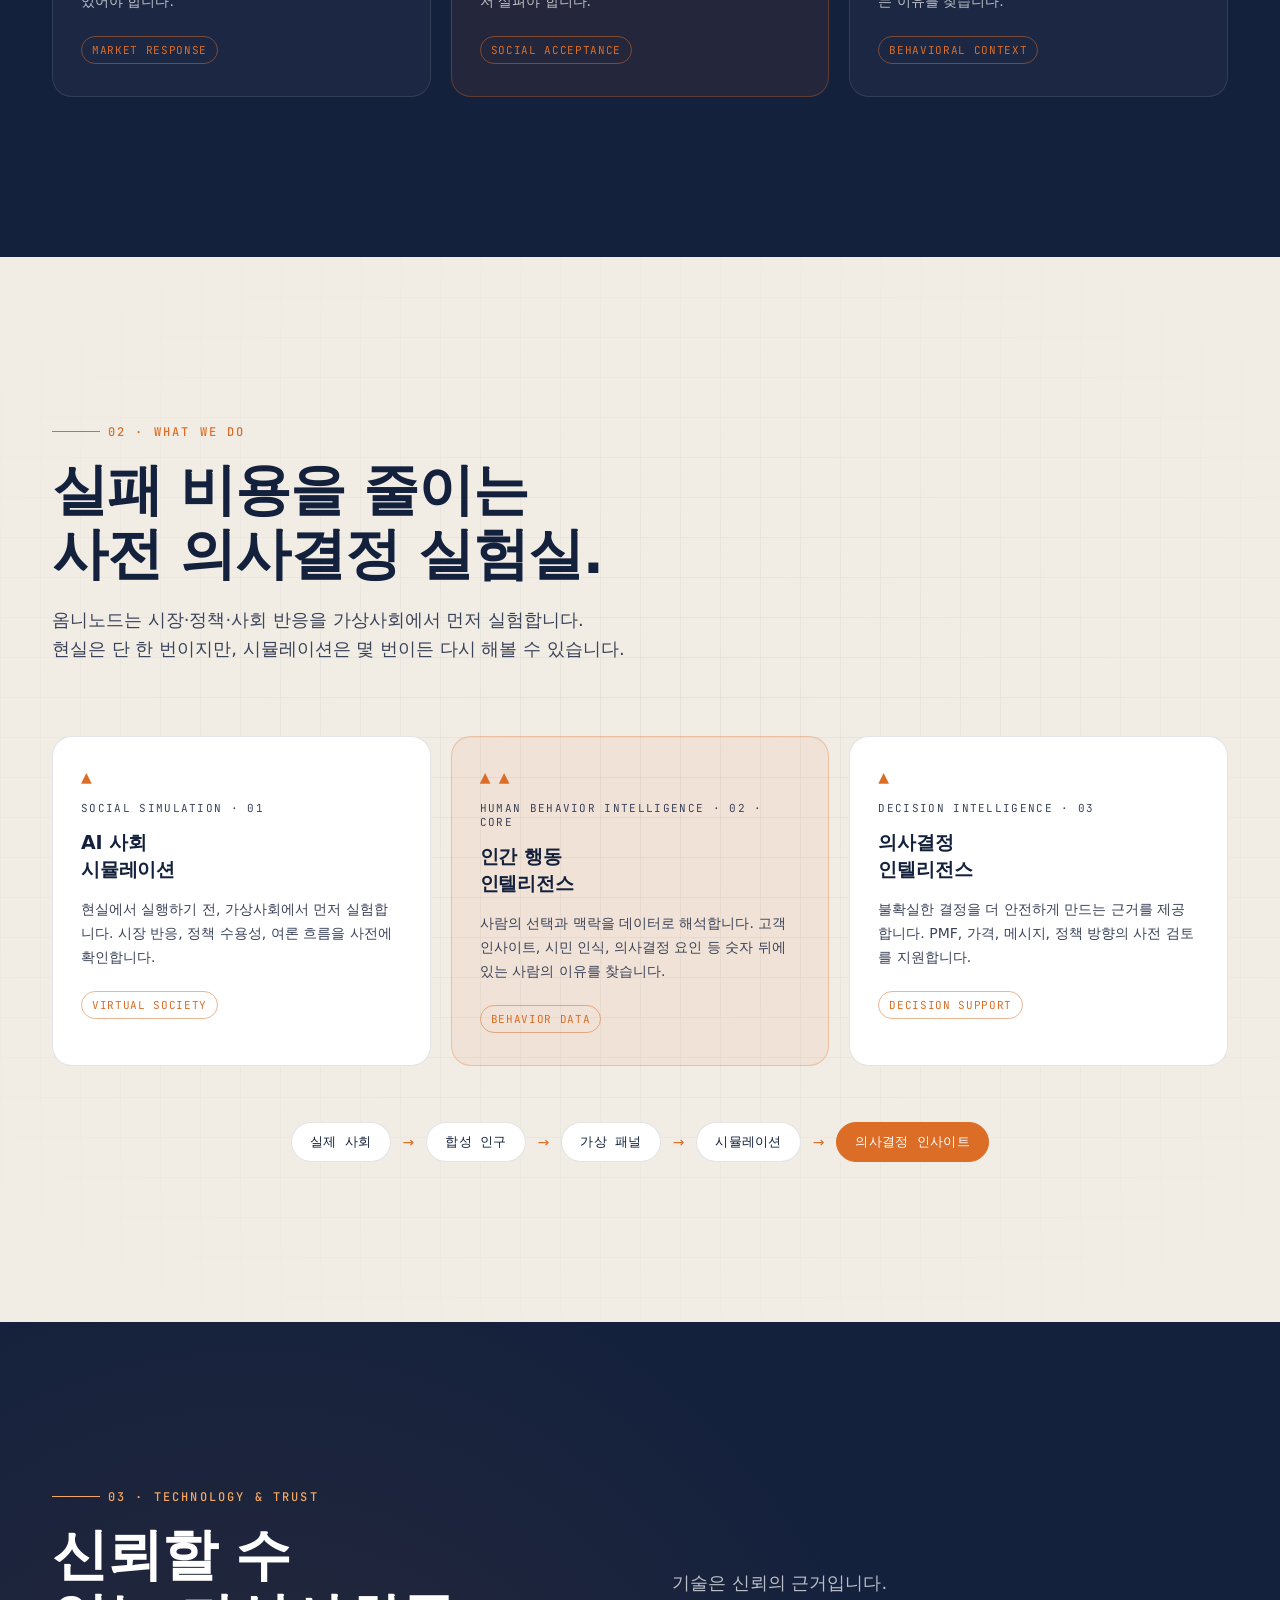
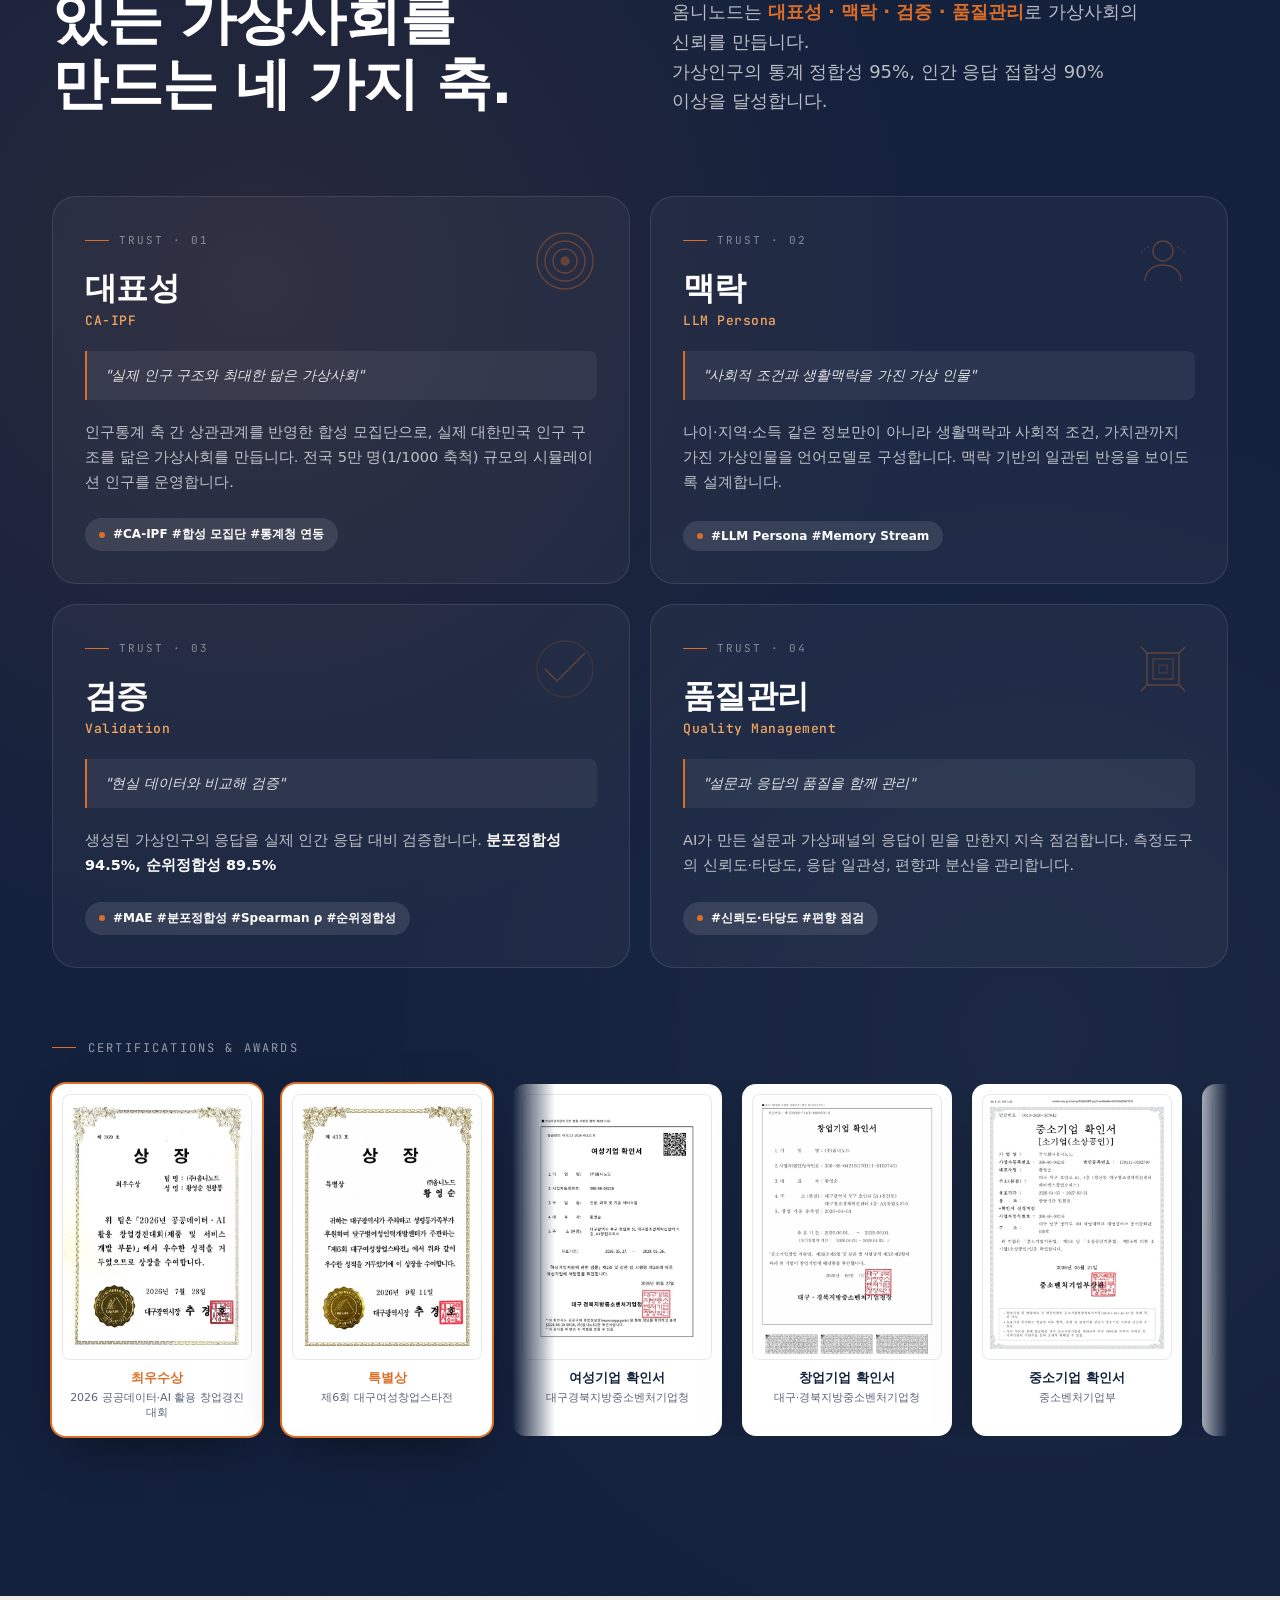
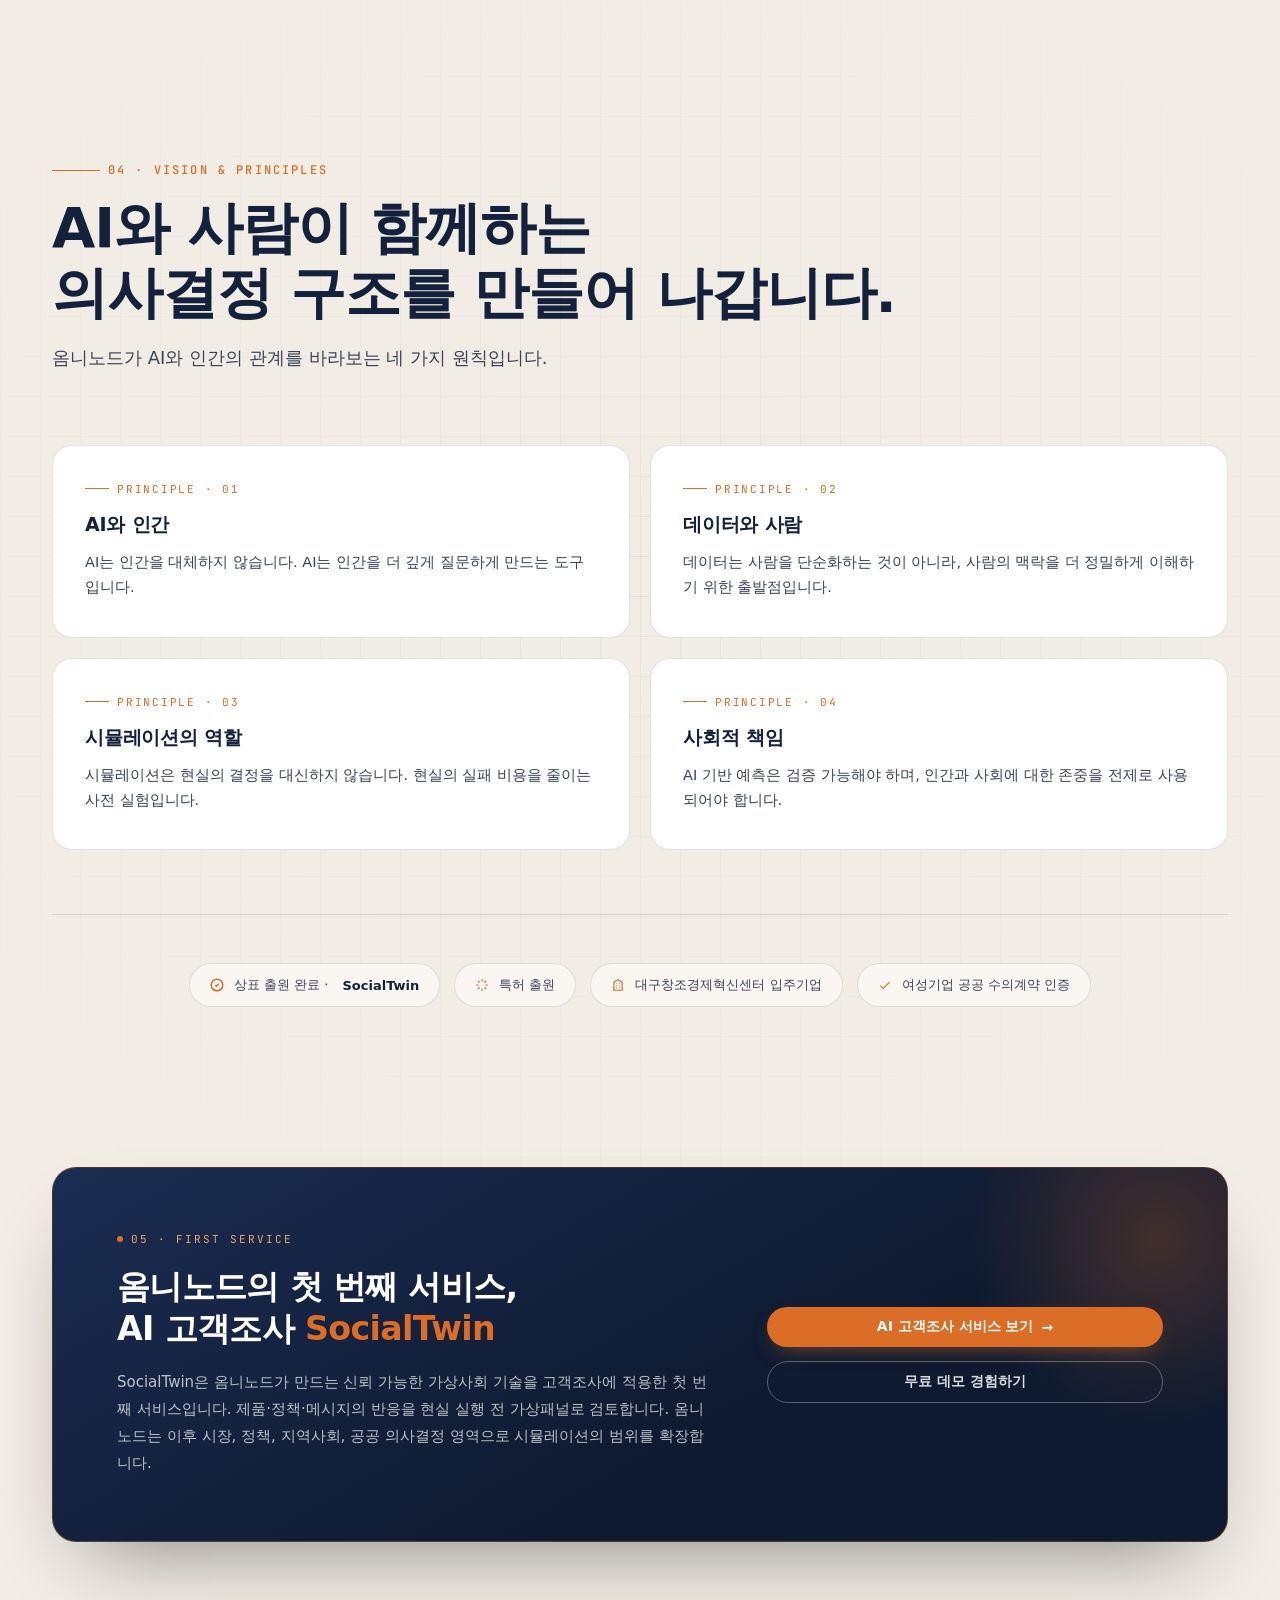
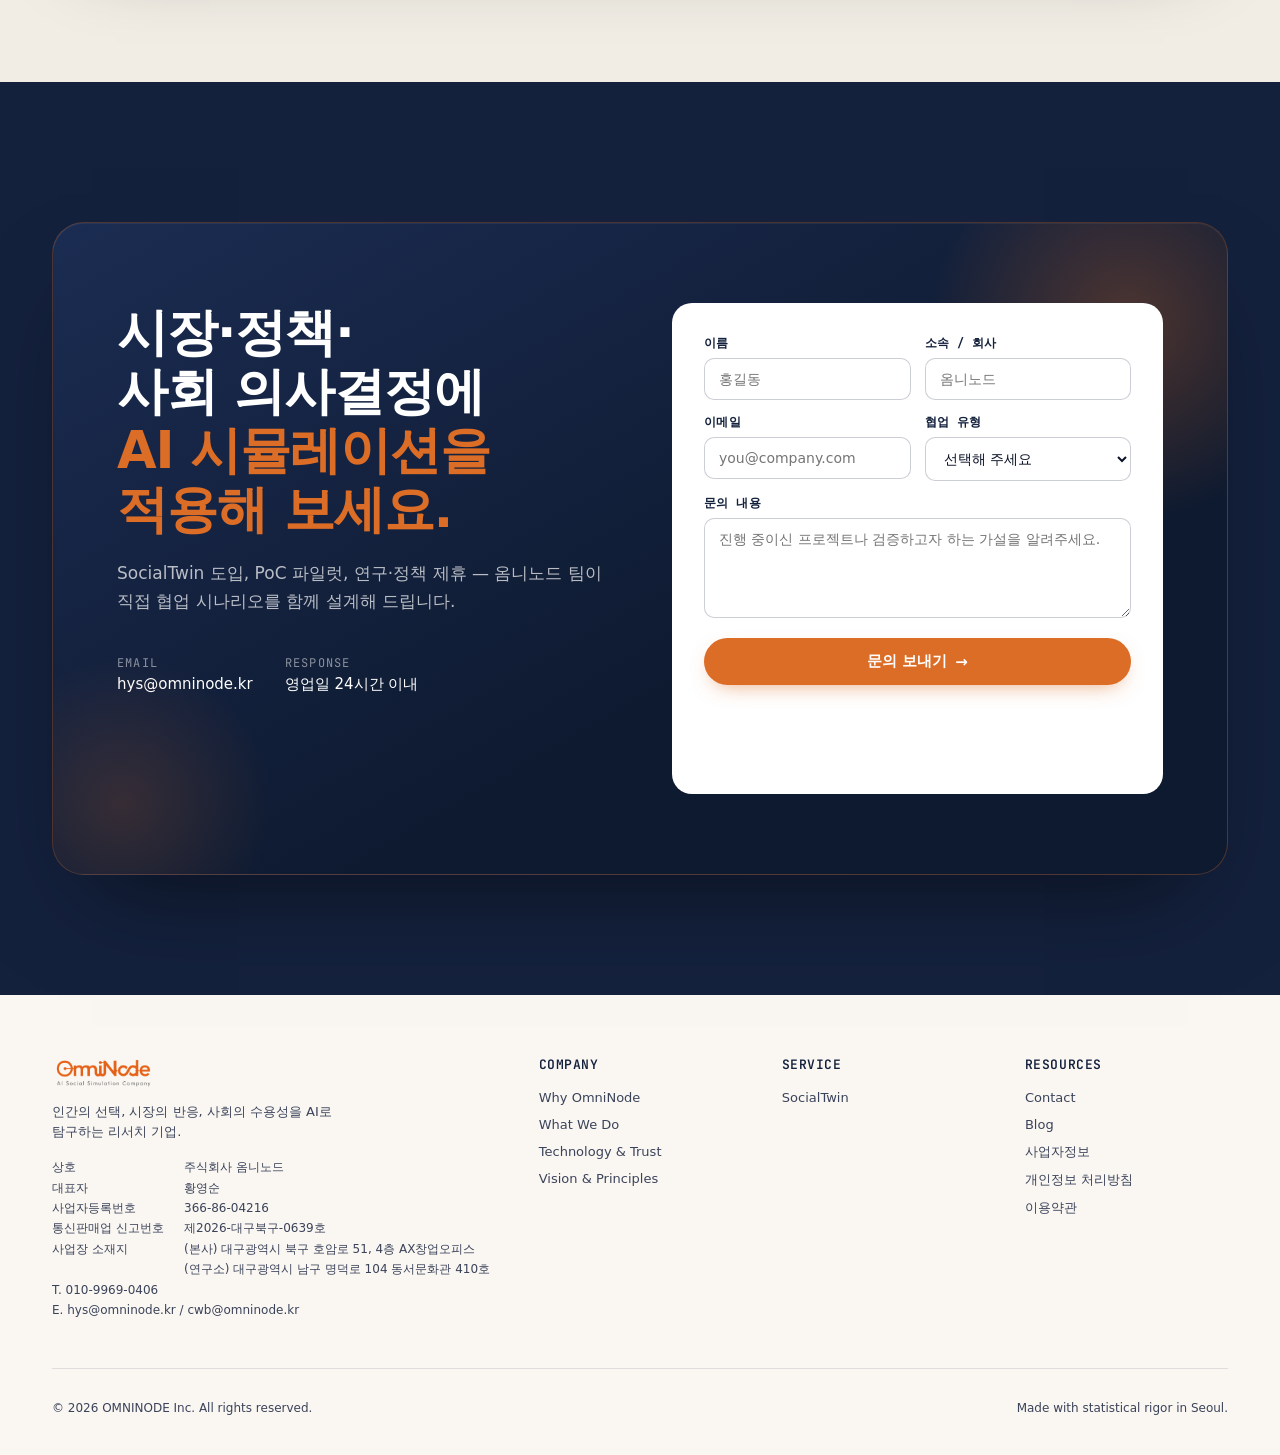
==== commit d343ed12: "feat(i18n): 영문 홈페이지(/en/)와 Korean / English 전환 버튼 - 영문 페이지 3종 — /en/ (메인), /en/socialtwin.html, /en/" ====
--- a/index.html
+++ b/index.html
@@ -20,6 +20,9 @@
 <title>옴니노드 OmniNode | Human Behavior Intelligence Lab</title>
 <meta name="description" content="인간의 선택, 시장의 반응, 사회의 수용성을 AI로 탐구하는 미래 리서치 기업 옴니노드. 데이터와 언어모델로 인간 행동의 맥락을 시뮬레이션합니다." />
 <link rel="canonical" href="https://www.omninode.kr/" />
+<link rel="alternate" hreflang="ko" href="https://www.omninode.kr/" />
+<link rel="alternate" hreflang="en" href="https://www.omninode.kr/en/" />
+<link rel="alternate" hreflang="x-default" href="https://www.omninode.kr/" />
 
 <!-- Open Graph — 카톡·스레드·페북·슬랙 링크 미리보기.
      미리보기 박스(약 2:1)는 이미지를 cover로 잘라내므로, 로고 원본
@@ -78,6 +81,11 @@
         <svg width="16" height="16" viewBox="0 0 24 24" fill="none" stroke="currentColor" stroke-width="2"><line x1="3" y1="6" x2="21" y2="6"/><line x1="3" y1="12" x2="21" y2="12"/><line x1="3" y1="18" x2="21" y2="18"/></svg>
       </button>
       <a class="btn btn-primary" href="#ss-footer">문의하기 <span class="arrow">→</span></a>
+      <!-- 언어 전환 — 상단 맨 오른쪽. 영문 페이지는 /en/ 아래 -->
+      <div class="lang-toggle" role="group" aria-label="Language">
+        <a href="#" class="active" lang="ko" aria-current="page">Korean</a>
+        <a href="/en/" lang="en" hreflang="en">English</a>
+      </div>
     </div>
   </div>
 </nav>
--- a/style.css
+++ b/style.css
@@ -739,7 +739,8 @@
   /* 라벨/값 2열 정렬 — 라벨 고정폭으로 값 시작점을 맞춘다. 값(.biz-v)은 inline-block 이라
      주소의 (본사)/(연구소) 두 줄도 값 영역 안에서 같은 위치에 정렬된다. */
   .footer .biz-info .biz-k{width:122px;vertical-align:top;white-space:nowrap;}
-  .footer .biz-info .biz-v{margin-right:0;vertical-align:top;}
+  /* max-width — 영문 주소처럼 긴 값이 라벨 아래로 떨어지지 않고 라벨 옆에서 줄바꿈되게 (라벨 122 + 간격 10) */
+  .footer .biz-info .biz-v{margin-right:0;vertical-align:top;max-width:calc(100% - 132px);}
 
   /* legal pages (개인정보처리방침, 이용약관, 사업자정보) */
   .legal-page{padding:140px 0 80px;background:var(--paper);min-height:100vh;}
@@ -2221,3 +2222,33 @@
   .cert-strip .cert-fixed{flex:1 1 0;width:auto;max-width:188px;min-width:0;align-self:stretch;}
   .cert-strip .cert-marquee{flex:1 1 100%;}
 }
+
+/* ── 언어 전환 (Korean / English) — 상단 내비 맨 오른쪽 ──
+   한국어 페이지는 루트, 영문 페이지는 /en/ 아래 별도 정적 HTML 이다.
+   버튼은 링크라서 JS 없이 동작하고, 각 페이지가 자기 짝 페이지 주소를 직접 가리킨다. */
+.lang-toggle{
+  display:inline-flex;align-items:center;gap:2px;padding:3px;
+  border:1px solid var(--line-strong);border-radius:999px;flex:0 0 auto;
+}
+.lang-toggle a{
+  font-size:12px;font-weight:600;line-height:1;padding:7px 11px;border-radius:999px;
+  color:var(--ink-soft);transition:color .2s,background .2s;white-space:nowrap;
+}
+.lang-toggle a:hover{color:var(--navy);}
+.lang-toggle a.active{background:var(--navy);color:var(--paper);pointer-events:none;}
+[data-theme="dark"] .lang-toggle a{color:var(--ink);}
+[data-theme="dark"] .lang-toggle a.active{color:var(--paper);}
+/* 데스크톱 — 토글을 내비 맨 오른쪽(화면 끝)에 absolute 로 두어 문의하기 버튼이 원래 자리를 지키게 한다.
+   .wrap(최대 1240px) 바깥 여백이 토글보다 넓은 화면(≥ 약 1526px)은 기본 여백 그대로이고,
+   그보다 좁으면 겹치지 않을 만큼만 컨테이너 오른쪽을 비운다(100vw 의 스크롤바 폭까지 감안해 175px).
+   메뉴·버튼·토글이 한 줄에 다 들어가지 않는 1199px 이하는 햄버거 메뉴로 접고, 토글은 버튼 줄 맨 끝에 둔다. */
+@media(min-width:1200px){
+  .nav .nav-inner{position:static;padding-right:max(32px, min(175px, calc(175px - (100vw - 1240px) / 2)));}
+  .nav .lang-toggle{position:absolute;right:20px;top:50%;transform:translateY(-50%);}
+}
+@media(max-width:1199px){.mob-btn{display:grid;}.nav-links{display:none!important;}}
+/* 좁은 화면 — 문의하기 버튼보다 언어 전환을 남긴다 */
+@media(max-width:640px){
+  .nav-cta .btn-primary{display:none;}
+  .lang-toggle a{padding:6px 9px;font-size:11px;}
+}
